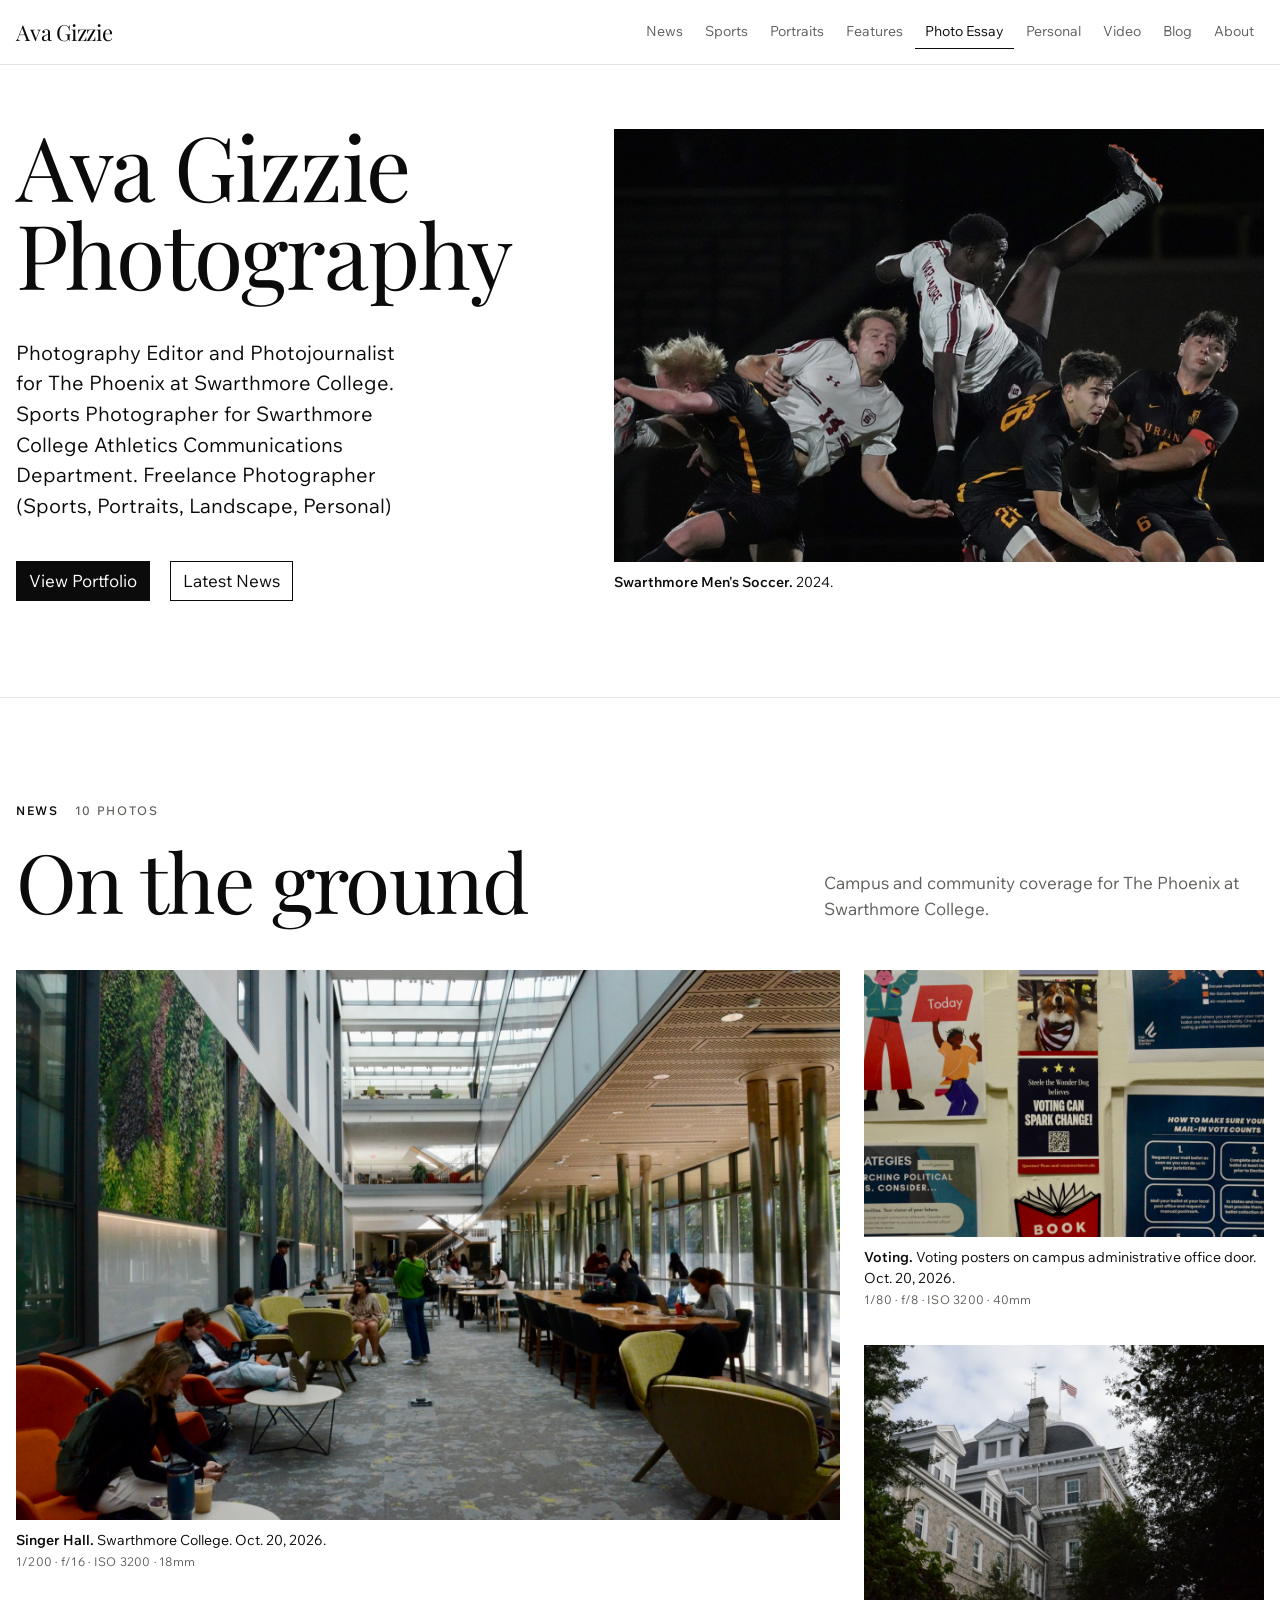
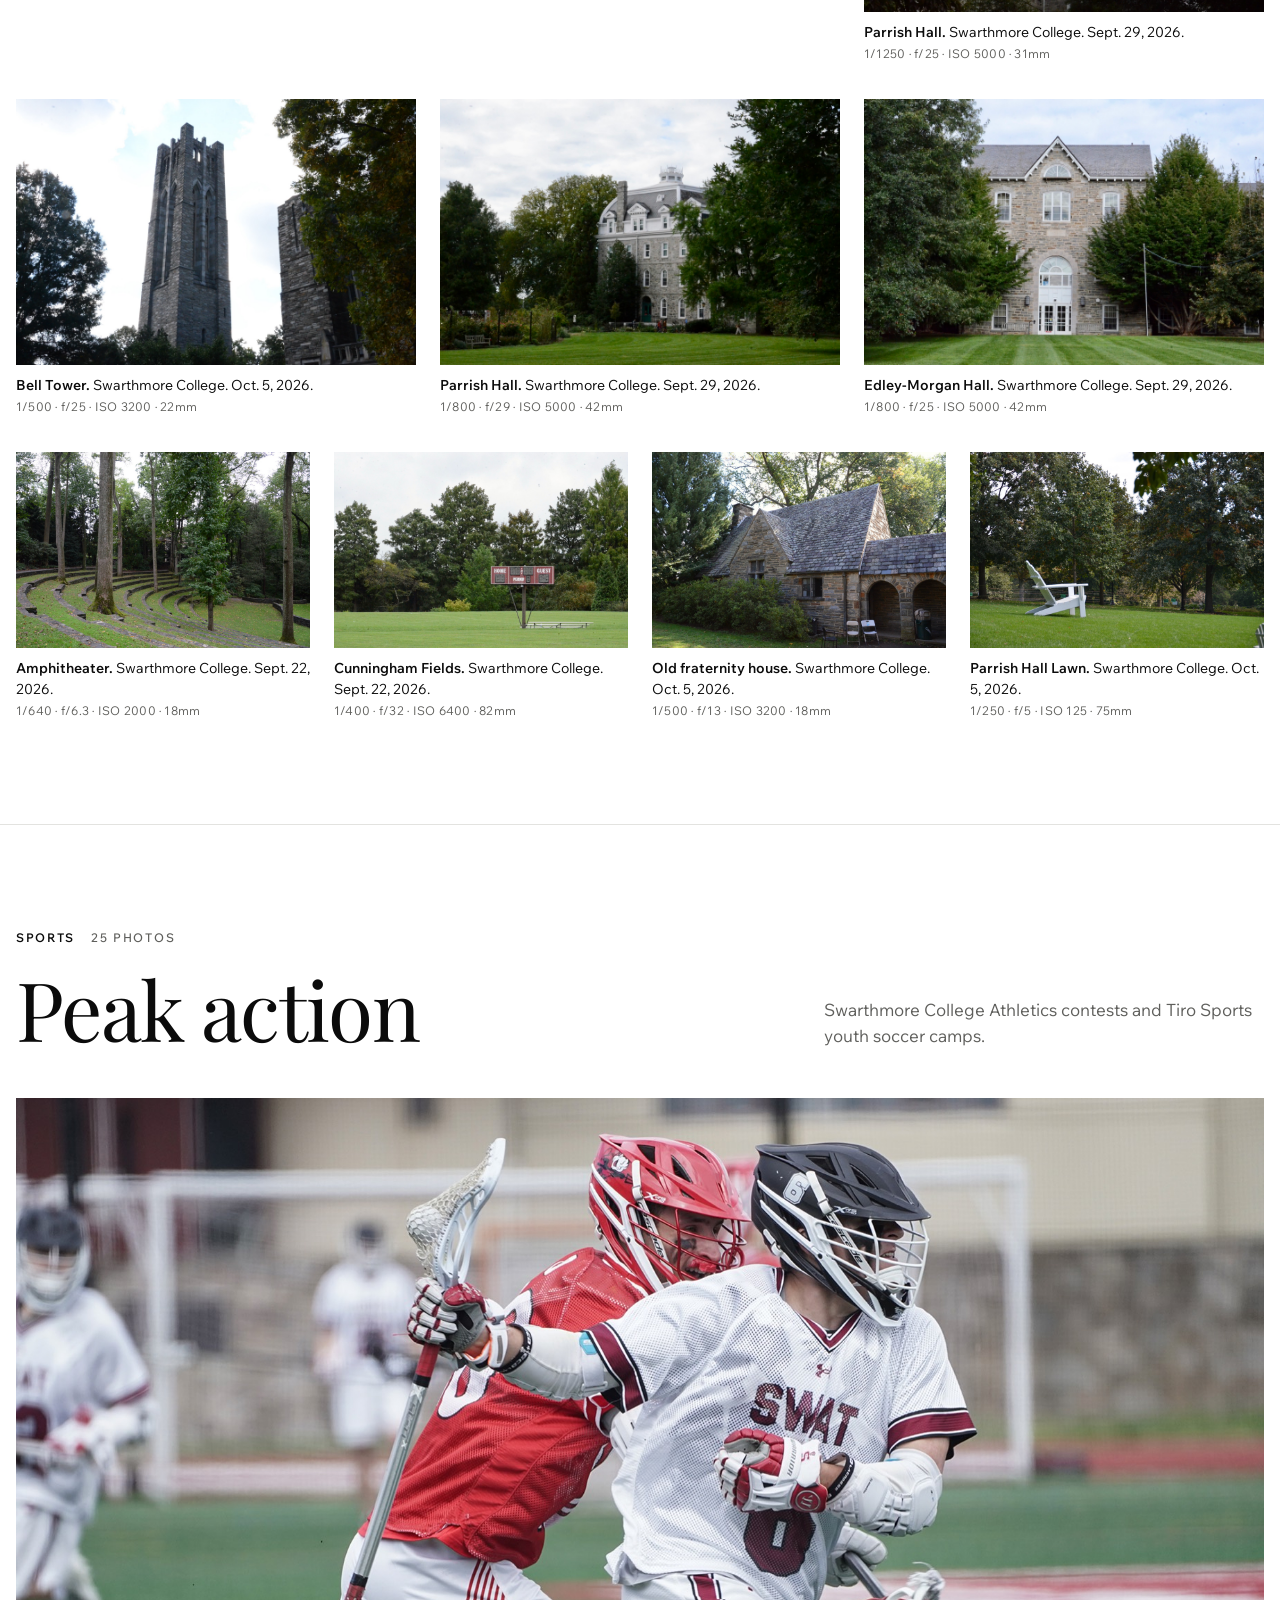
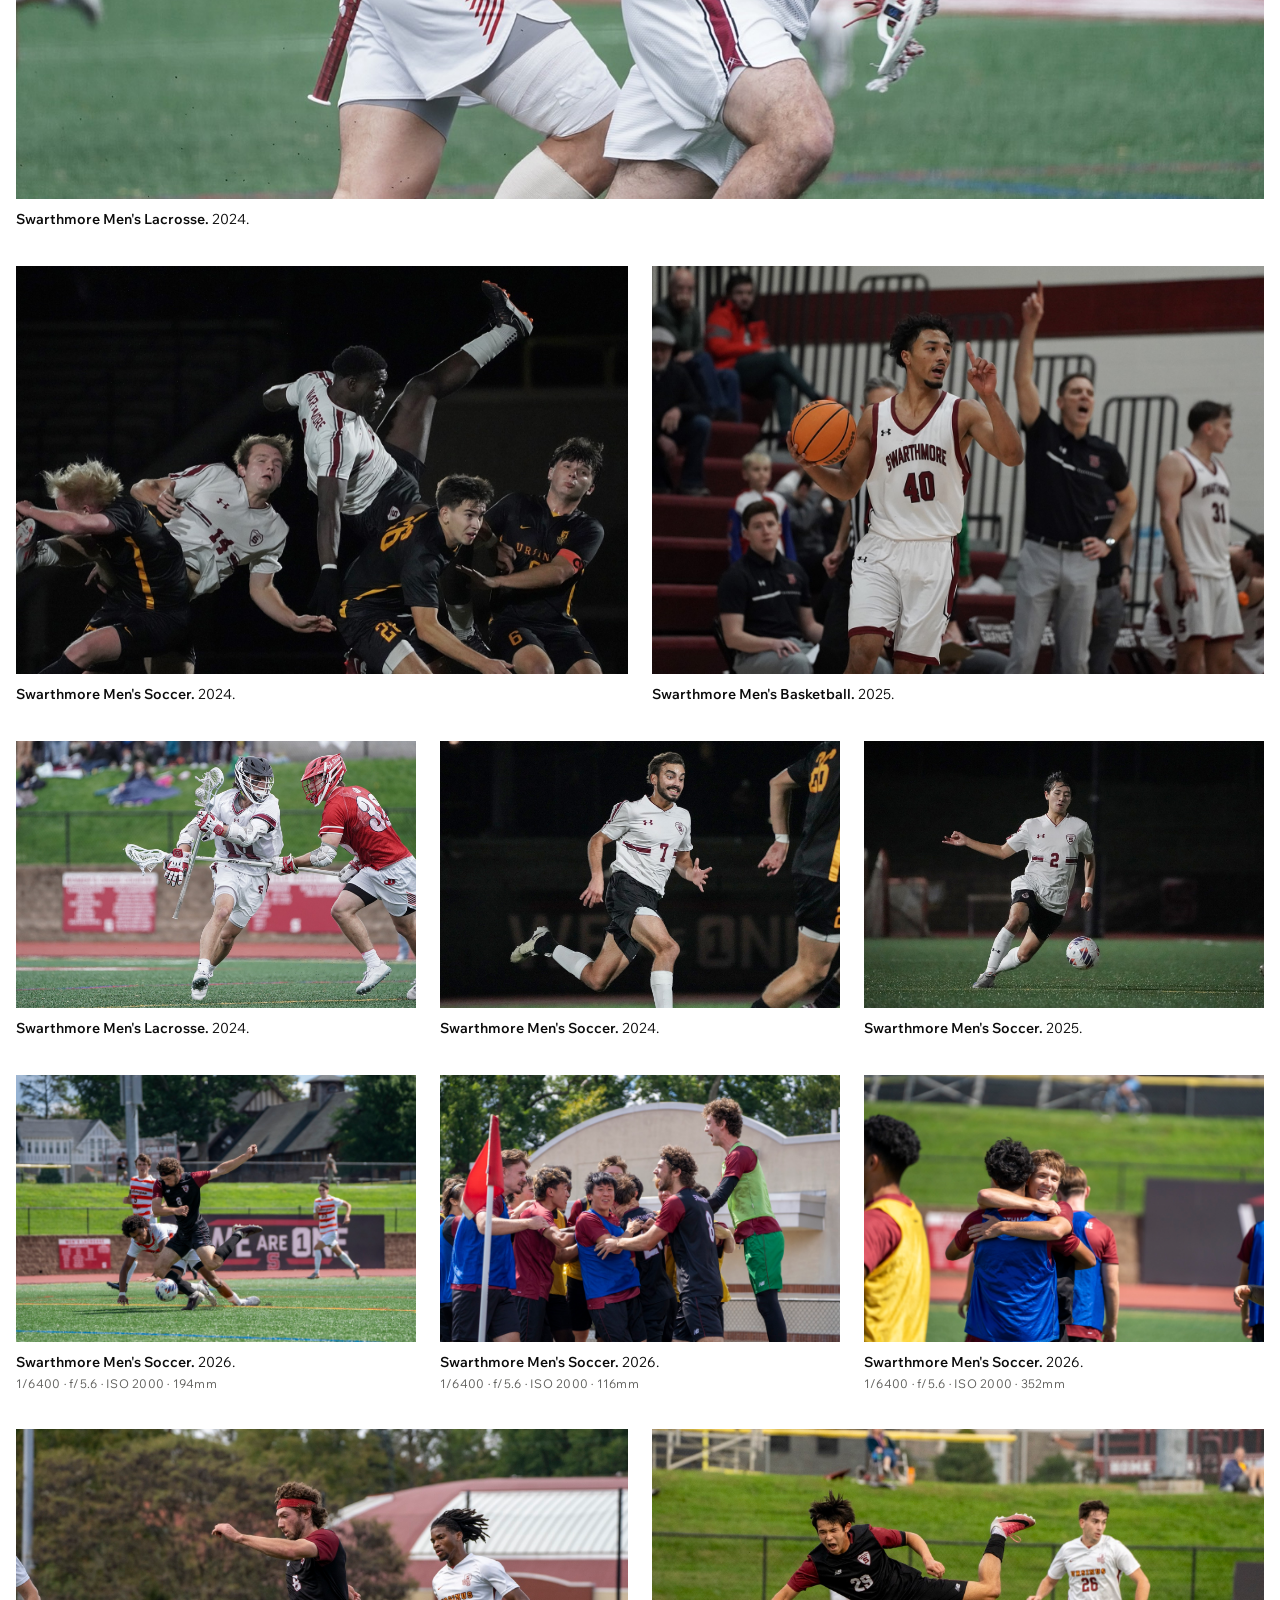
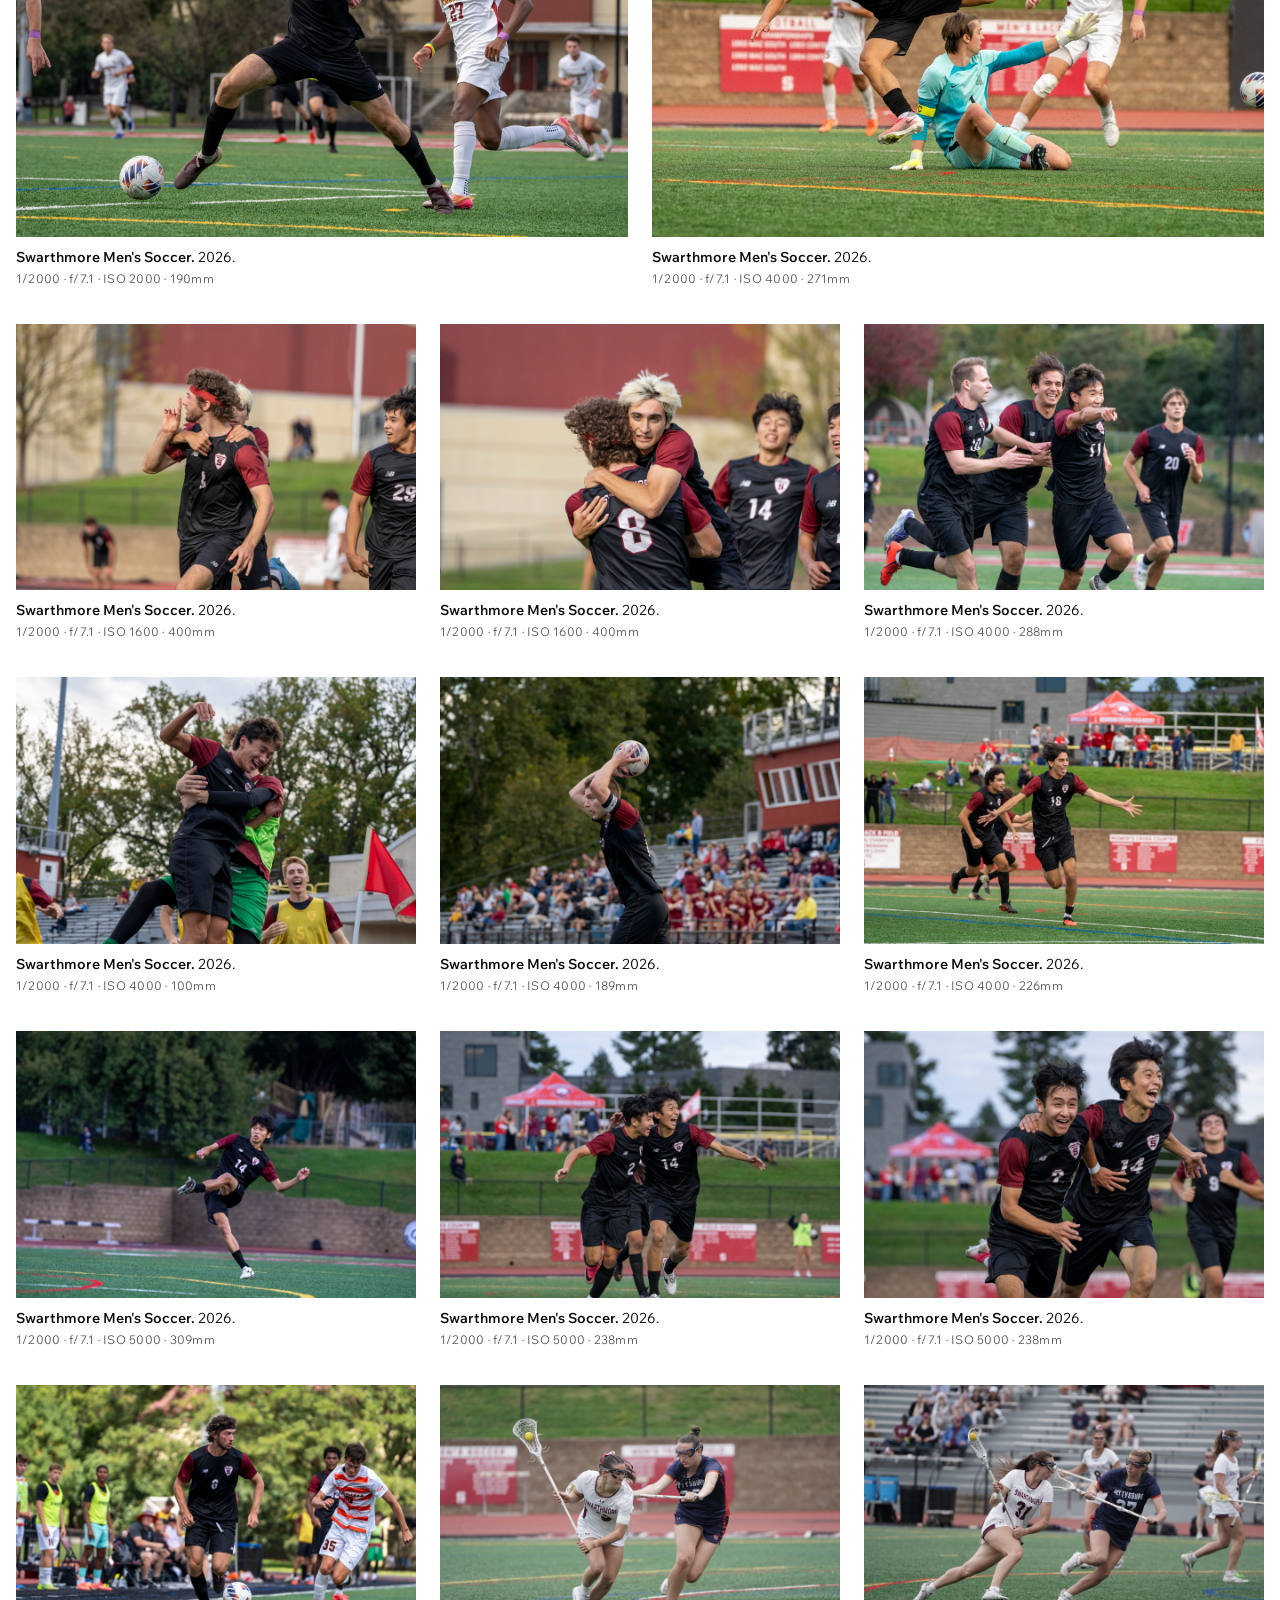
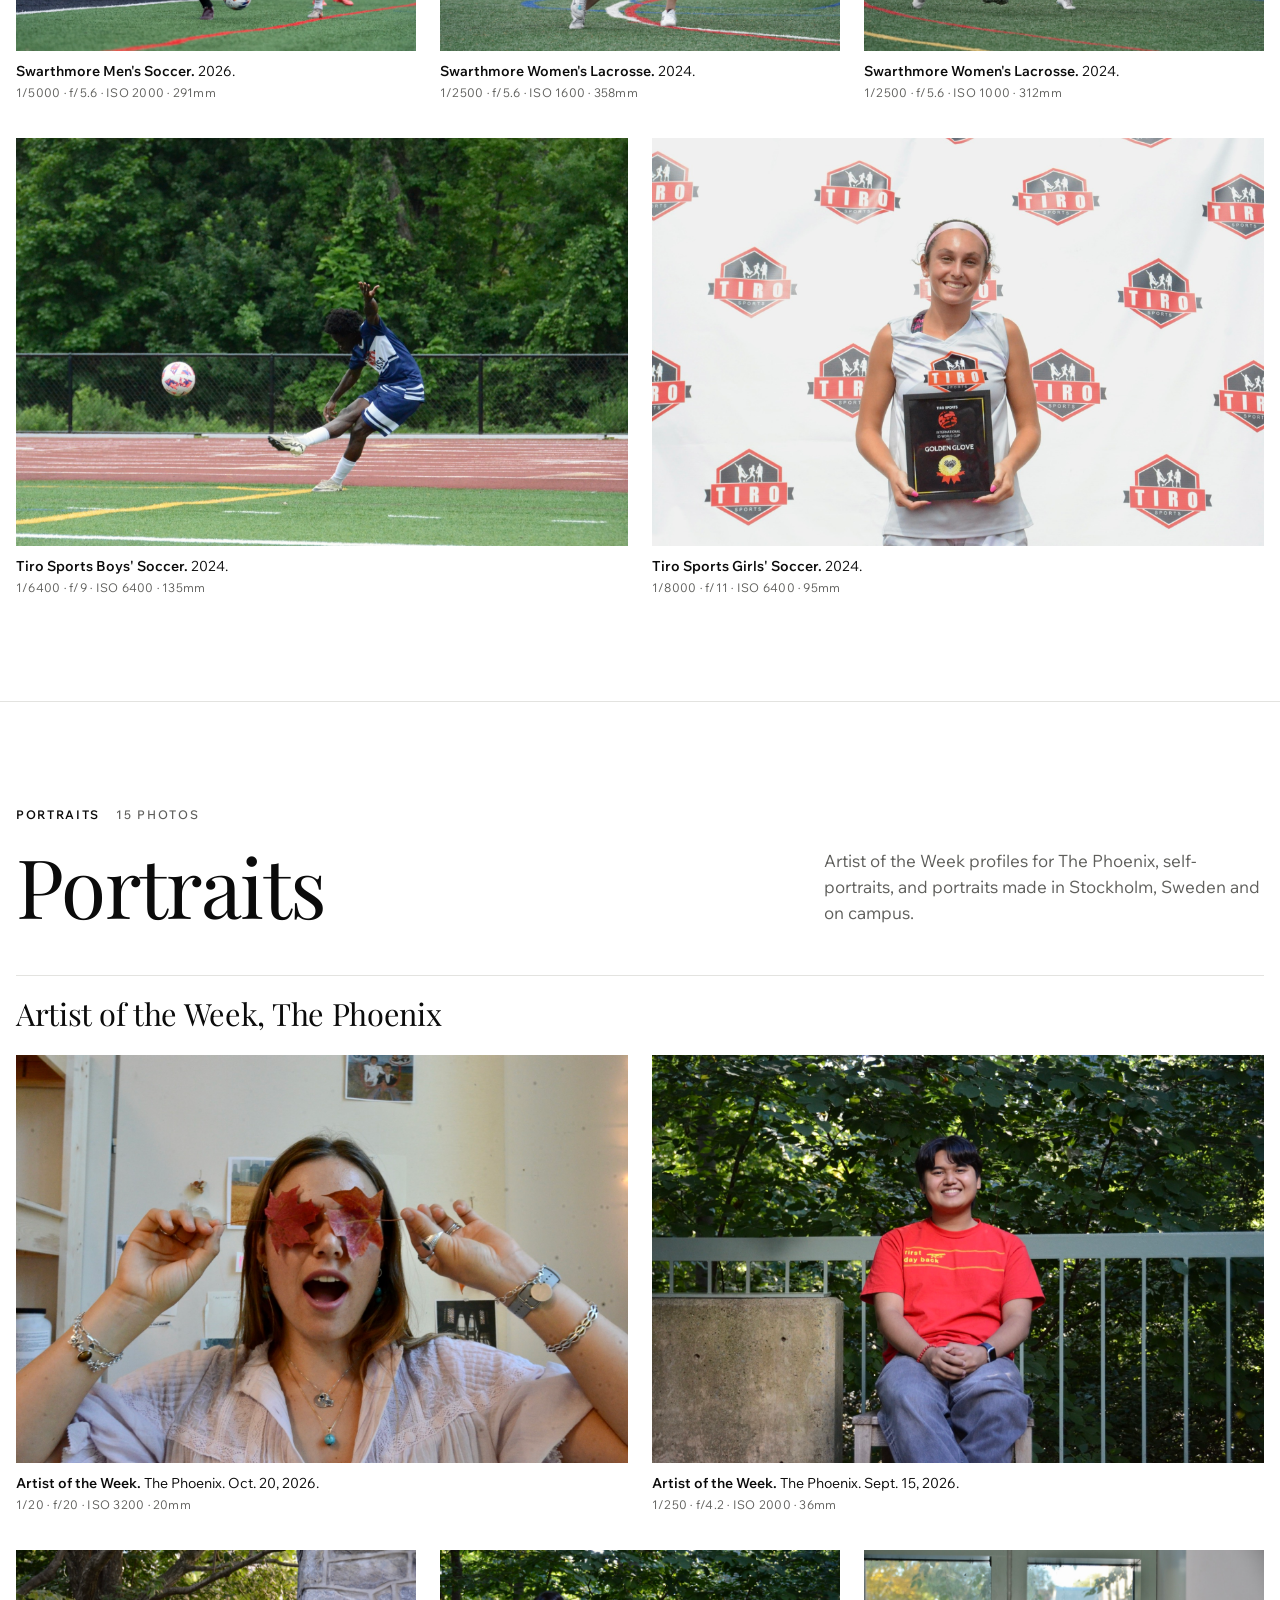
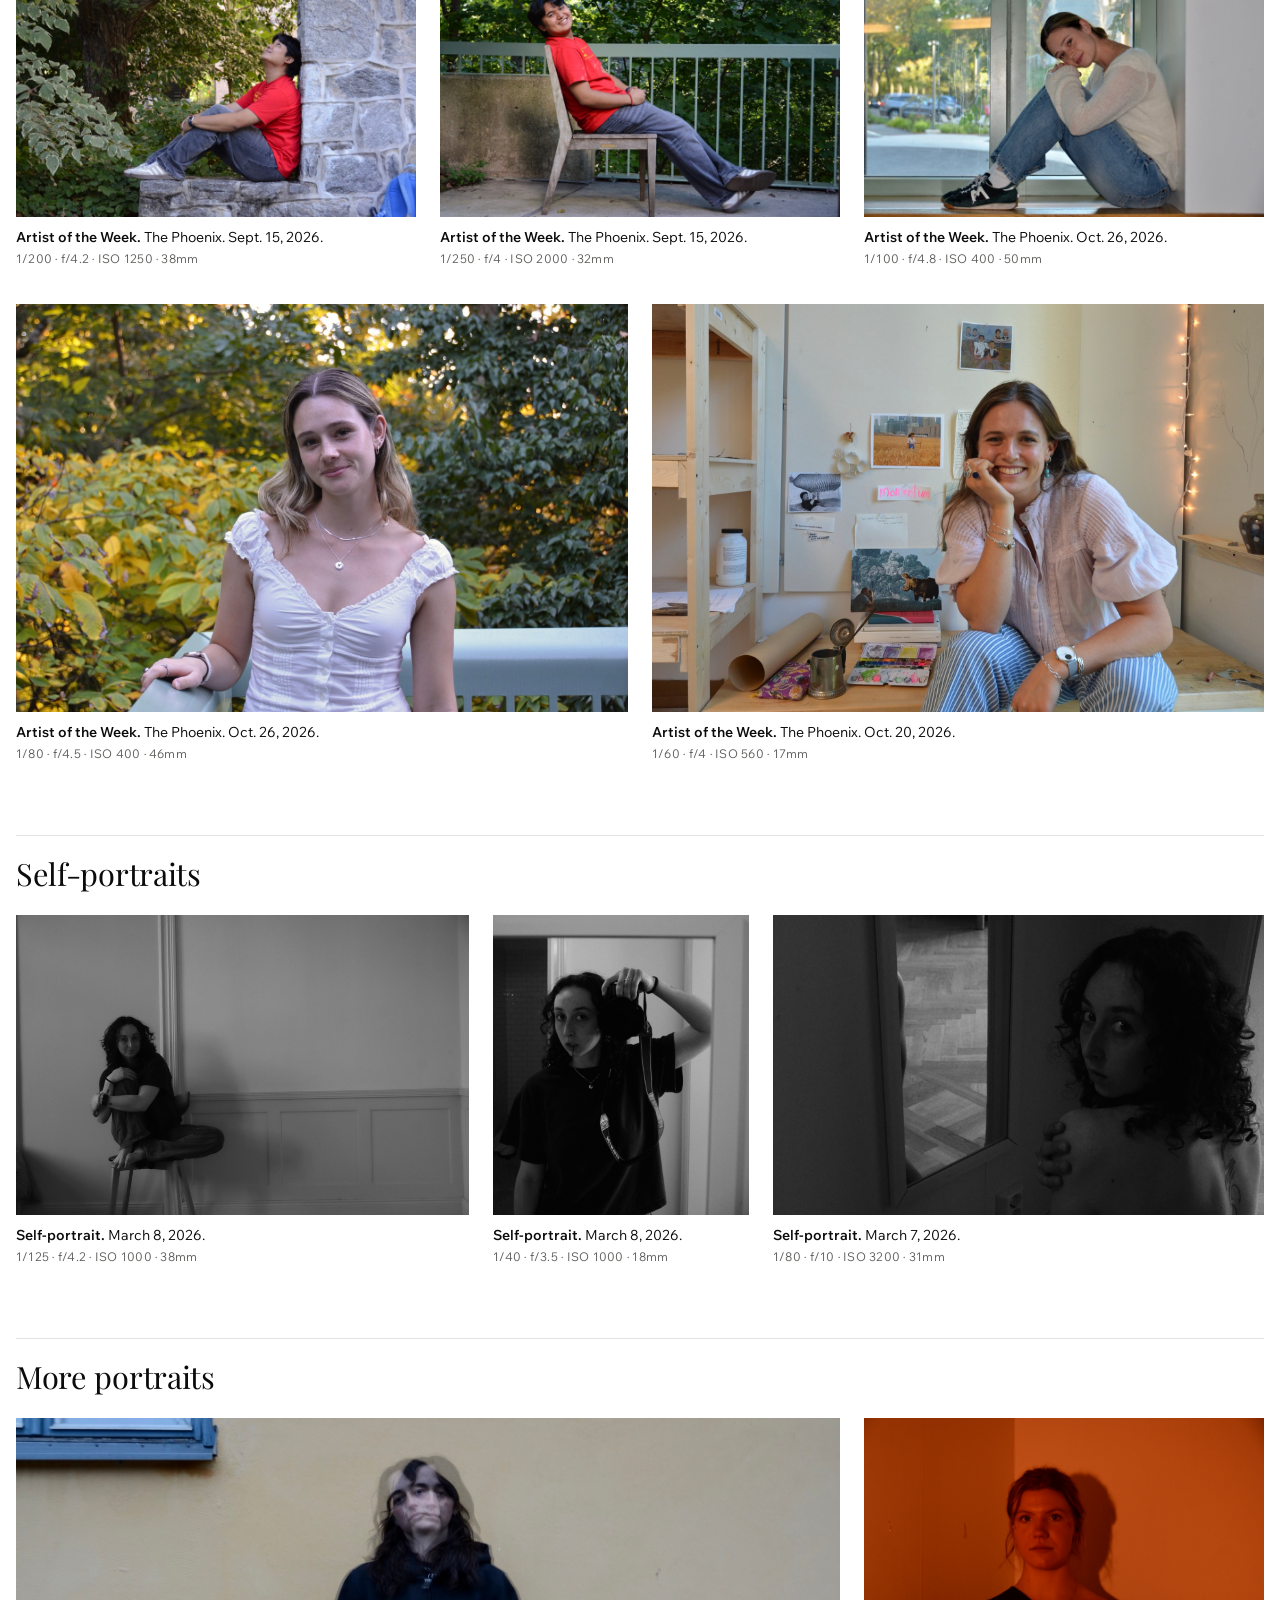
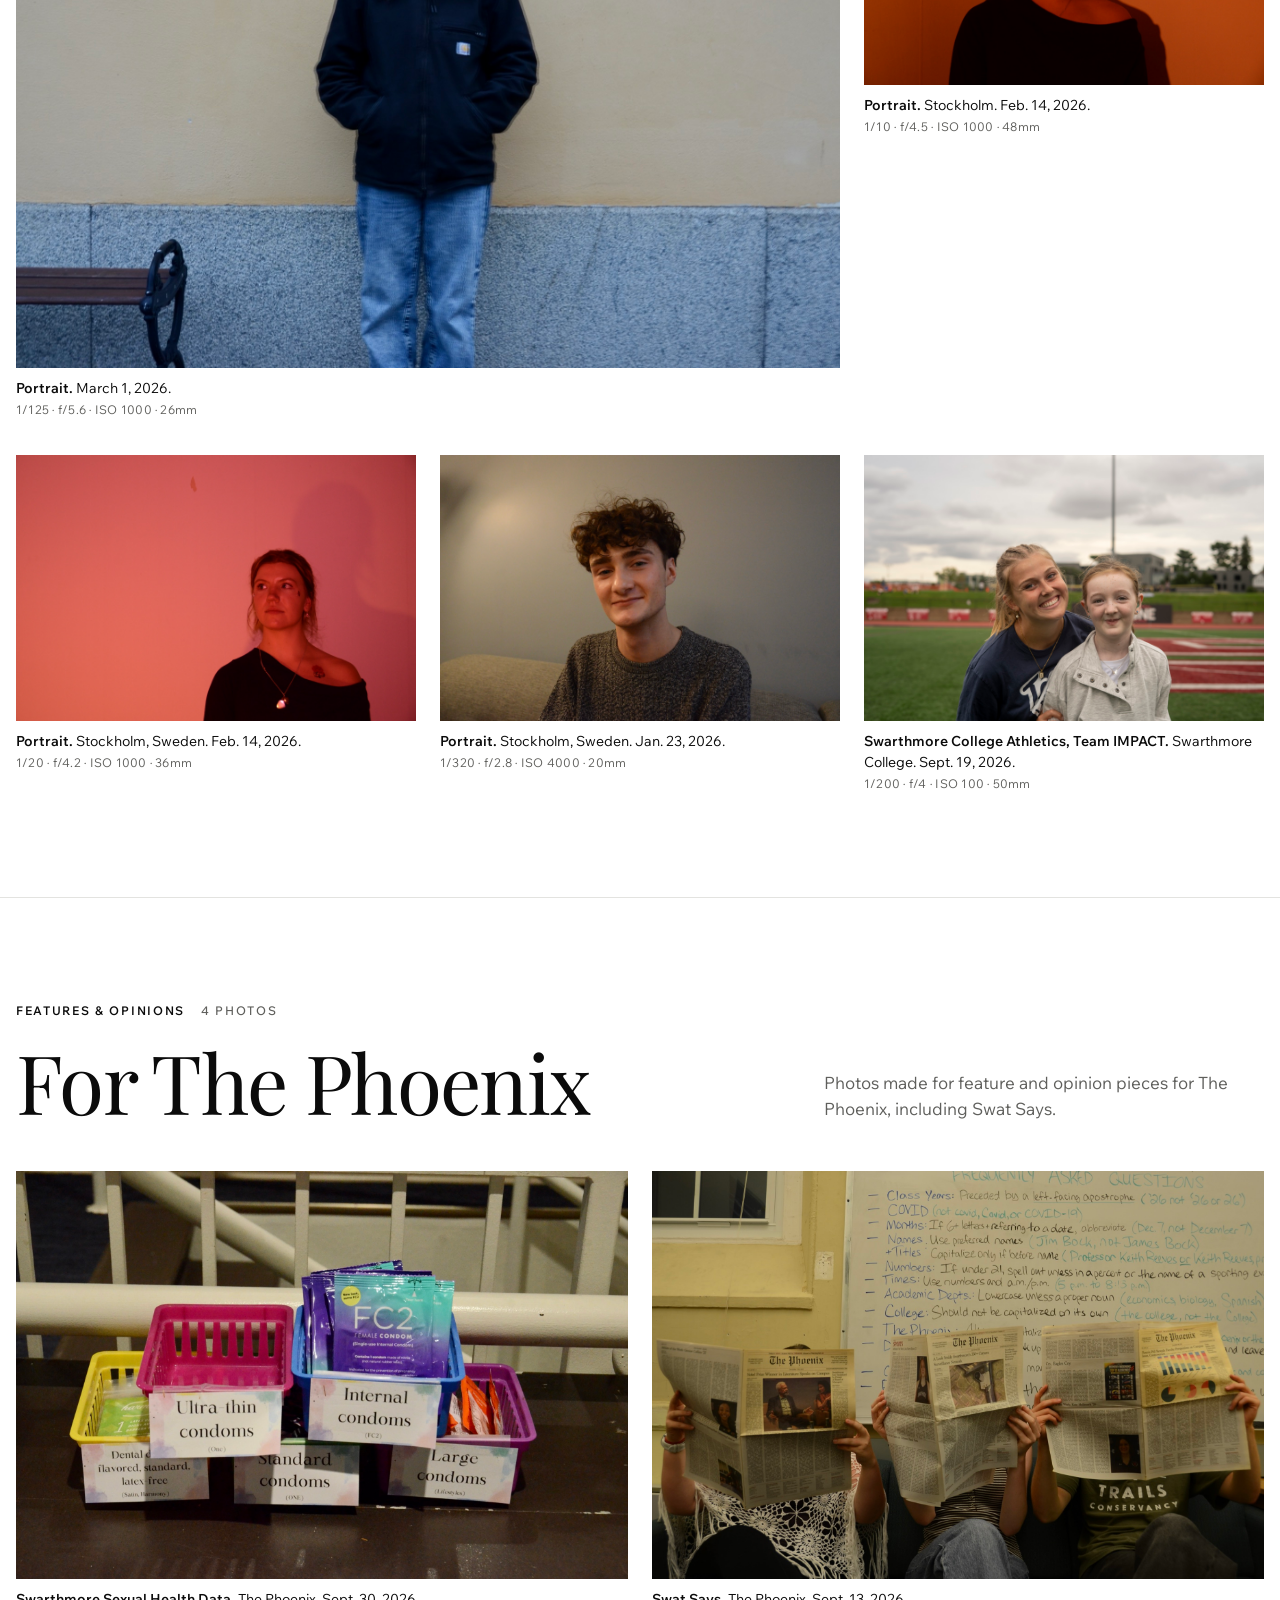
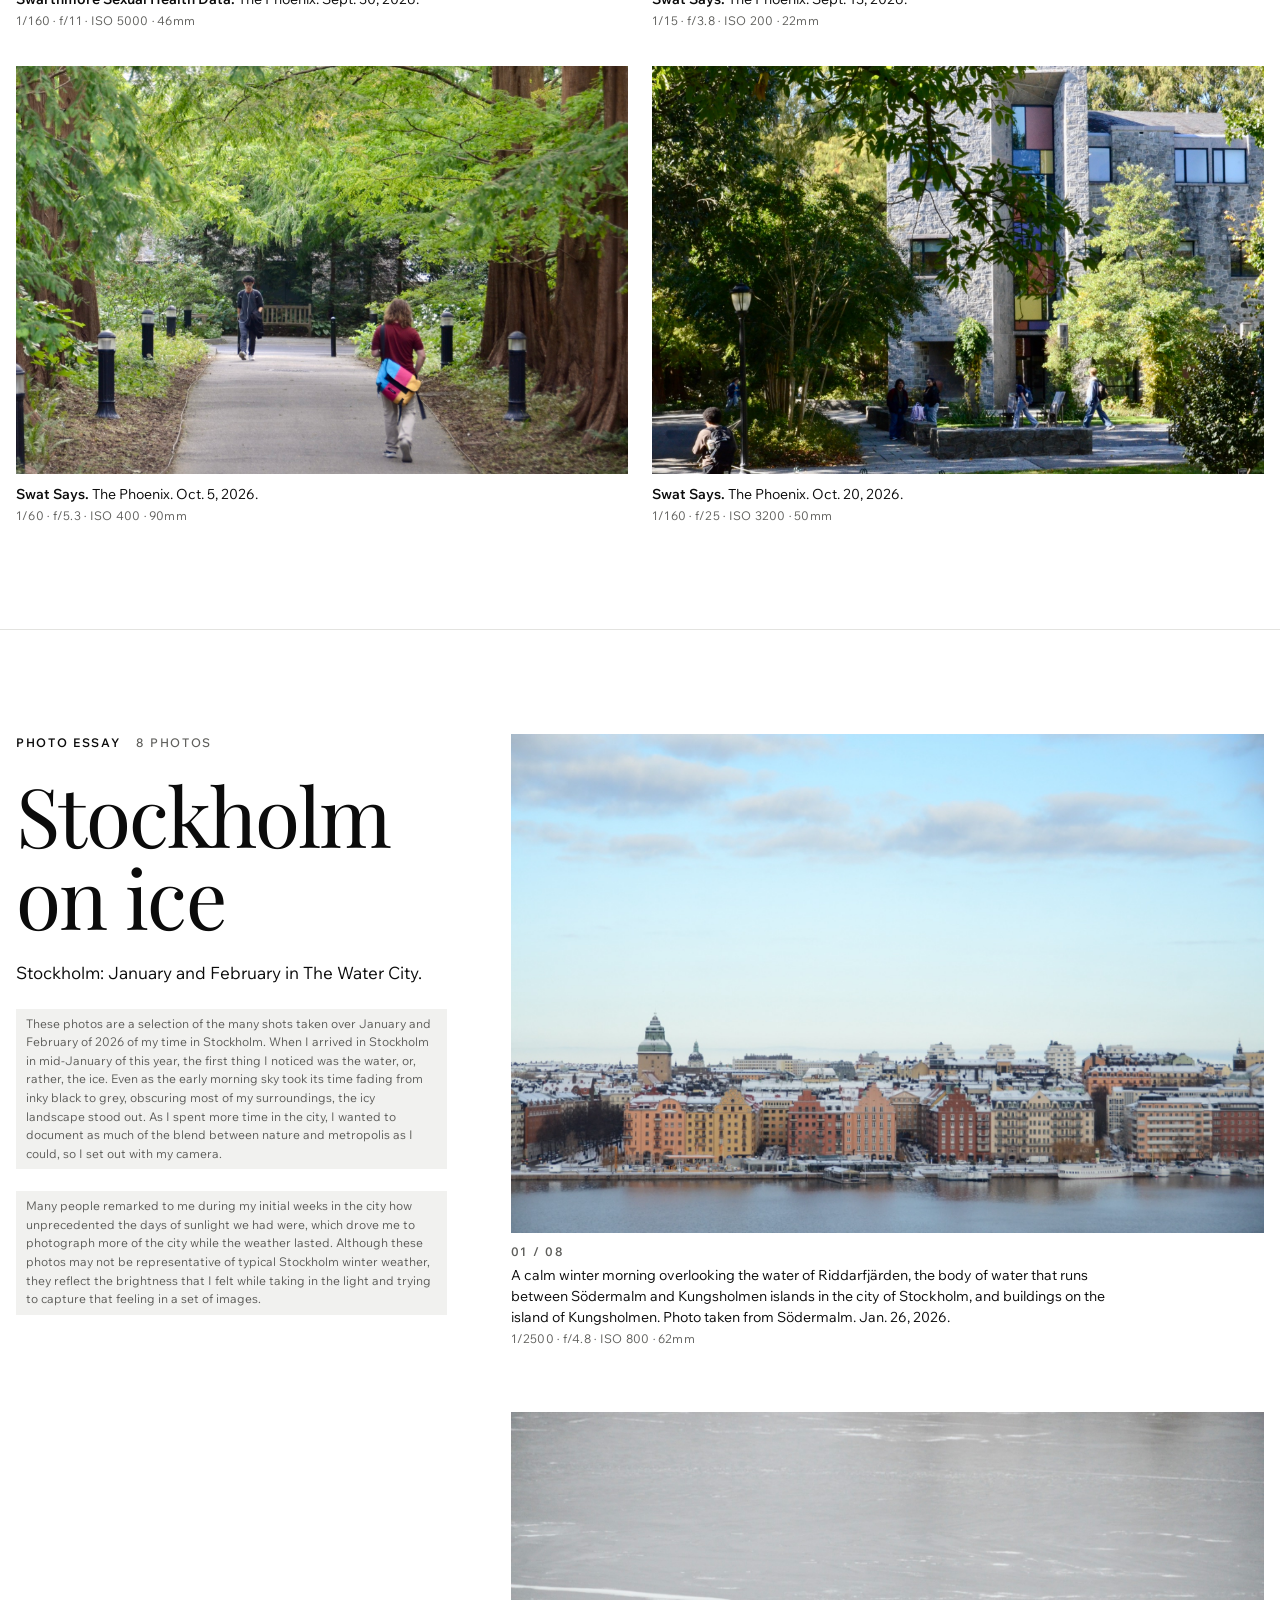
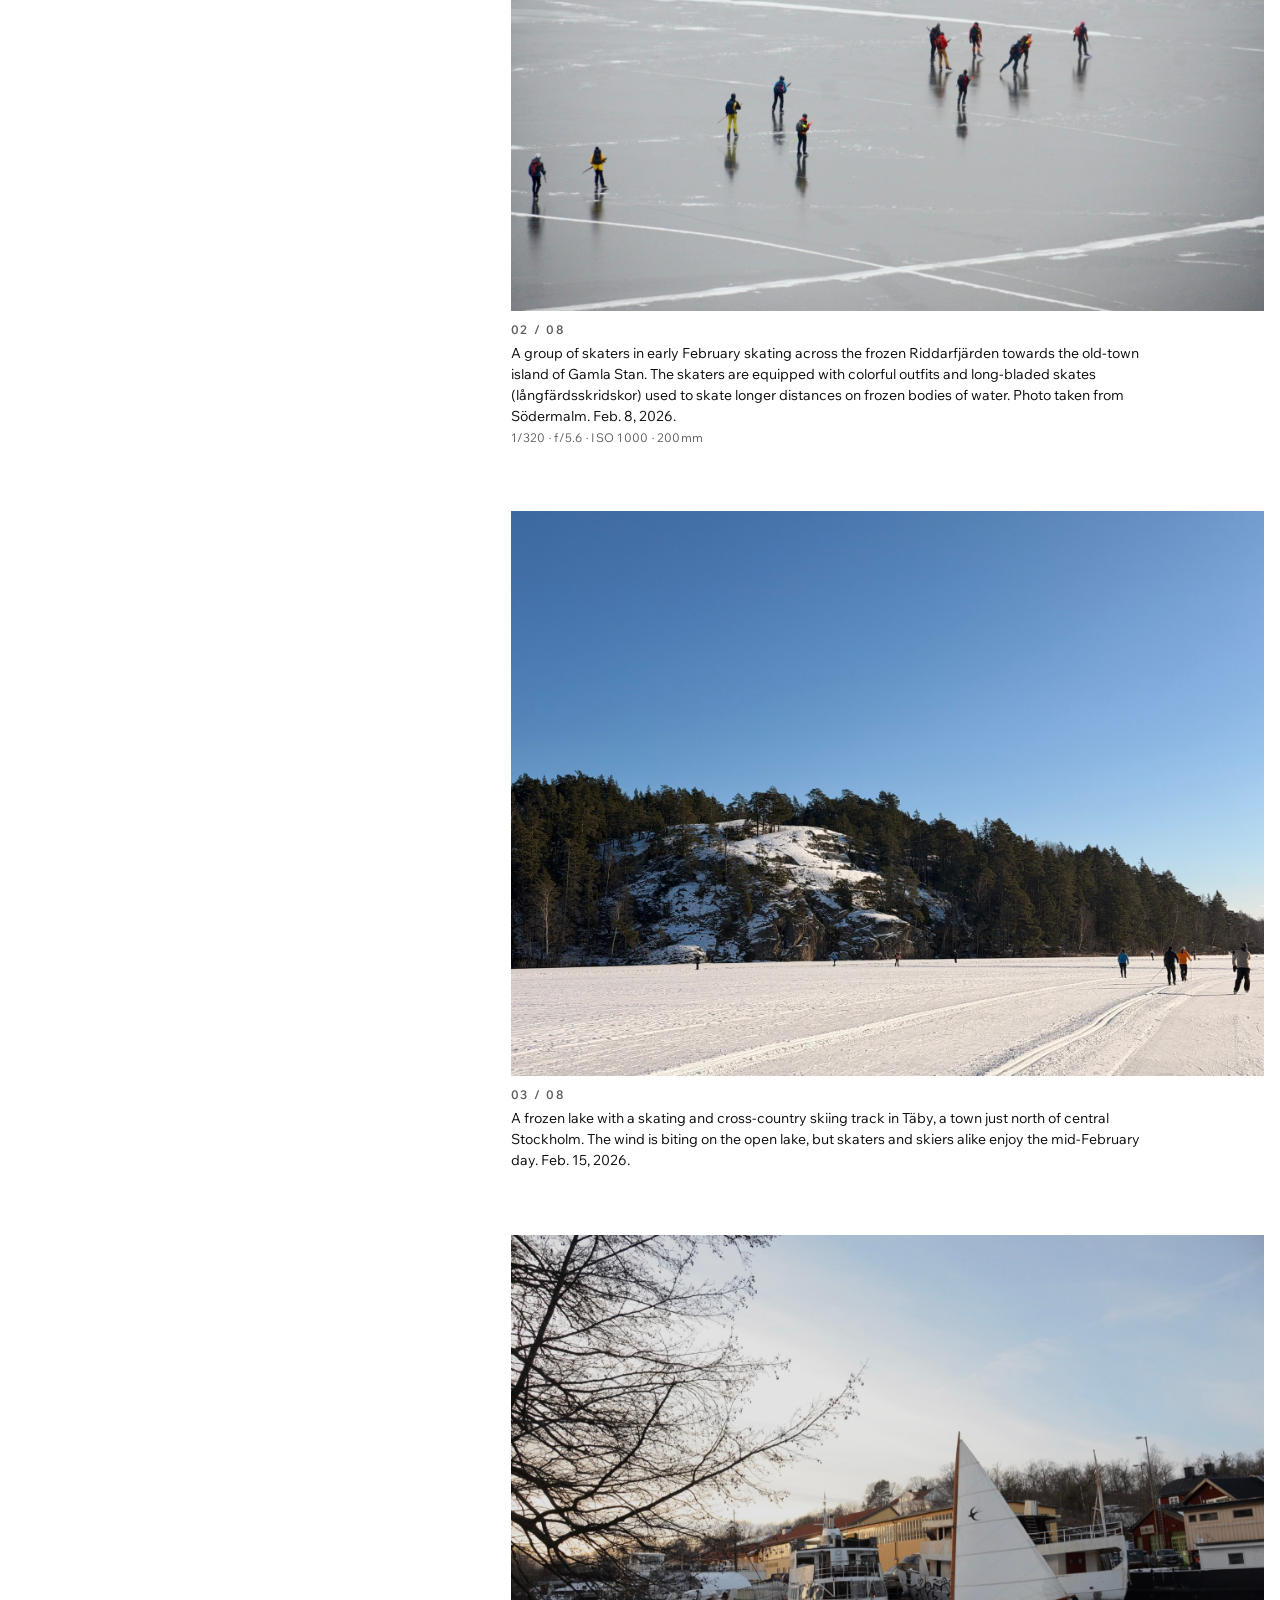
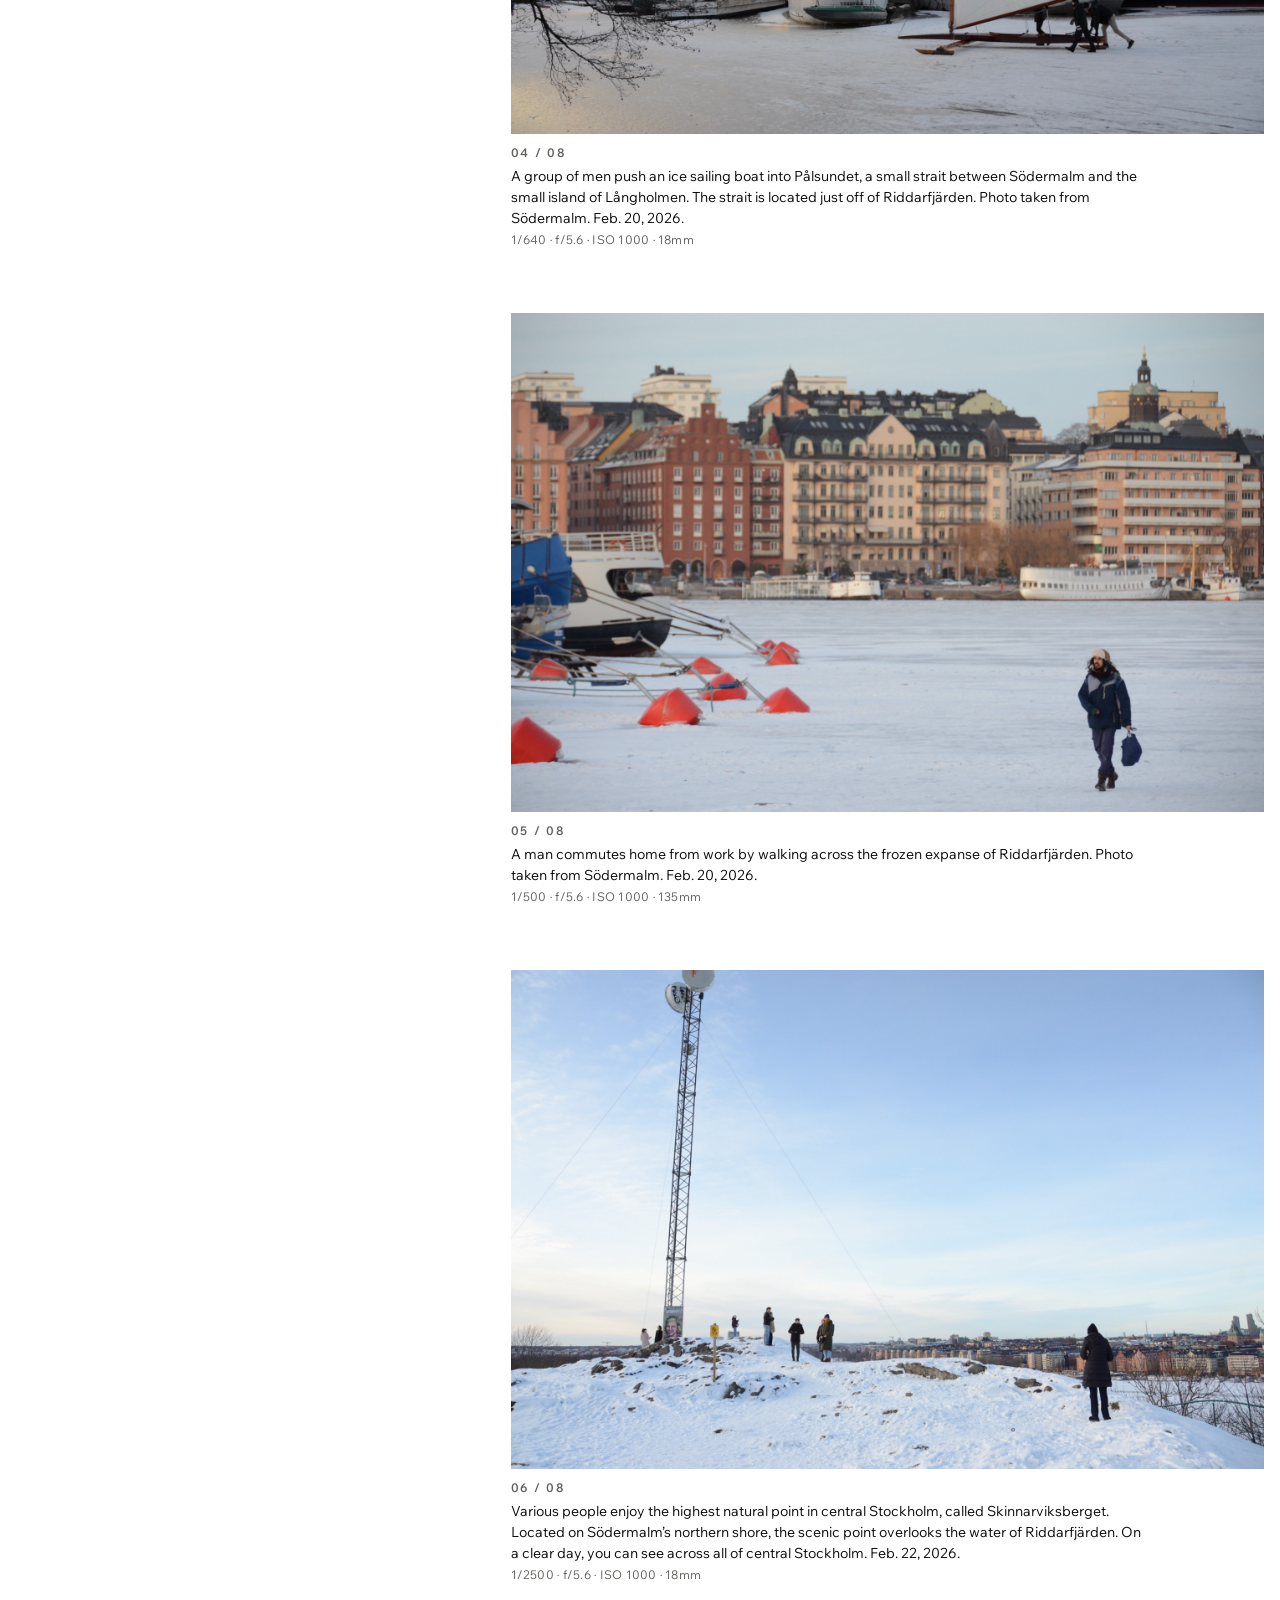
==== index.html @ d17801d5 "text changes" ====
<!doctype html>
<html lang="en">
<head>
  <meta charset="utf-8">
  <meta name="viewport" content="width=device-width, initial-scale=1, viewport-fit=cover">
  <title>Ava Gizzie Photography</title>
  <meta name="description" content="Photojournalism portfolio of Ava Gizzie: news, sports, portraits, features and photo essays.">
  <link rel="preconnect" href="https://fonts.googleapis.com">
  <link rel="preconnect" href="https://fonts.gstatic.com" crossorigin>
  <link rel="stylesheet" href="https://fonts.googleapis.com/css2?family=Playfair+Display:ital,wght@0,400;0,500;1,400&family=Wix+Madefor+Text:wght@400;500;600&display=swap">
  <link rel="stylesheet" href="css/style.css">
  <script src="js/main.js" defer></script>
</head>
<body>
  <nav class="nav" aria-label="Sections">
    <div class="wrap">
      <a class="brand" href="#top">Ava Gizzie</a>
      <div class="links" id="links">
        <a href="#news">News</a>
        <a href="#sports">Sports</a>
        <a href="#portraits">Portraits</a>
        <a href="#features">Features</a>
        <a href="#essay">Photo Essay</a>
        <a href="#personal">Personal</a>
        <a href="#video">Video</a>
        <a href="#blog">Blog</a>
        <a href="#about">About</a>
      </div>
    </div>
  </nav>

  <header class="hero" id="top">
    <div class="wrap hero-grid">
      <div class="hero-text">
        <h1>Ava Gizzie Photography</h1>
        <p>Photography Editor and Photojournalist for The Phoenix at Swarthmore College. Sports Photographer for Swarthmore College Athletics Communications Department. Freelance Photographer (Sports, Portraits, Landscape, Personal)</p>
        <div class="btns">
          <a class="btn" href="#news">View Portfolio</a>
          <a class="btn ghost" href="#blog">Latest News</a>
        </div>
      </div>

      <figure>
        <button class="frame" style="--ar:1800/1012">
          <img src="images/sports--swarthmore-college-mens-soccer-2-2024.jpg" alt="Players collide midair going up for a header at night." width="1800" height="1012" loading="lazy">
        </button>
        <figcaption><span class="dl">Swarthmore Men's Soccer.</span> 2024.</figcaption>
      </figure>

    </div>
  </header>

  <main>
    <section id="news">
      <div class="wrap">
        <div class="sec-head">
          <div class="eyebrow"><b>News</b><span>10 photos</span></div>
          <h2>On the ground</h2>
          <p class="lede">Campus and community coverage for The Phoenix at Swarthmore College.</p>
        </div>
        <div class="g12">
          <figure class="c8">
            <button class="frame" style="--ar:1800/1192">
              <img src="images/news--singer-hall-swarthmore-college-2026.jpg" alt="Students study and talk along the long, glass-walled lounge of Singer Hall." width="1800" height="1192" loading="lazy">
            </button>
            <figcaption><span class="dl">Singer Hall.</span> Swarthmore College. Oct. 20, 2026.<span class="exif">1/200 · f/16 · ISO 3200 · 18mm</span></figcaption>
          </figure>
          <div class="c4 stack">
            <figure>
              <button class="frame" style="--ar:1800/1192">
                <img src="images/news--voting-article-swarthmore-college-2026.jpg" alt="A bulletin board covered in voting and mail-in ballot posters." width="1800" height="1192" loading="lazy">
              </button>
              <figcaption><span class="dl">Voting.</span> Voting posters on campus administrative office door. Oct. 20, 2026.<span class="exif">1/80 · f/8 · ISO 3200 · 40mm</span></figcaption>
            </figure>

            <figure>
              <button class="frame" style="--ar:1800/1192">
                <img src="images/news--parrish-hall-2-swarthmore-college-2026.jpg" alt="Parrish Hall's dormers and cupola framed by dark trees." width="1800" height="1192" loading="lazy">
              </button>
              <figcaption><span class="dl">Parrish Hall.</span> Swarthmore College. Sept. 29, 2026.<span class="exif">1/1250 · f/25 · ISO 5000 · 31mm</span></figcaption>
            </figure>
          </div>
          <figure class="c4">
            <button class="frame" style="--ar:1800/1192">
              <img src="images/news--bell-tower-swarthmore-college-2026.jpg" alt="The stone bell tower seen from below, between trees." width="1800" height="1192" loading="lazy">
            </button>
            <figcaption><span class="dl">Bell Tower.</span> Swarthmore College. Oct. 5, 2026.<span class="exif">1/500 · f/25 · ISO 3200 · 22mm</span></figcaption>
          </figure>

          <figure class="c4">
            <button class="frame" style="--ar:1800/1192">
              <img src="images/news--parrish-hall-swarthmore-college-2026.jpg" alt="Parrish Hall rising above the trees across a green lawn." width="1800" height="1192" loading="lazy">
            </button>
            <figcaption><span class="dl">Parrish Hall.</span> Swarthmore College. Sept. 29, 2026.<span class="exif">1/800 · f/29 · ISO 5000 · 42mm</span></figcaption>
          </figure>

          <figure class="c4">
            <button class="frame" style="--ar:1800/1192">
              <img src="images/news--edley-morgan-hall-swarthmore-college-2026.jpg" alt="The stone facade of Edley-Morgan Hall behind a striped lawn." width="1800" height="1192" loading="lazy">
            </button>
            <figcaption><span class="dl">Edley-Morgan Hall.</span> Swarthmore College. Sept. 29, 2026.<span class="exif">1/800 · f/25 · ISO 5000 · 42mm</span></figcaption>
          </figure>

          <figure class="c3">
            <button class="frame" style="--ar:1800/1192">
              <img src="images/news--ampitheater-swarthmore-college-2026.jpg" alt="Grass terraces of the outdoor amphitheater among tall trees." width="1800" height="1192" loading="lazy">
            </button>
            <figcaption><span class="dl">Amphitheater.</span> Swarthmore College. Sept. 22, 2026.<span class="exif">1/640 · f/6.3 · ISO 2000 · 18mm</span></figcaption>
          </figure>

          <figure class="c3">
            <button class="frame" style="--ar:1800/1192">
              <img src="images/news--cunningham-fields-swarthmore-college-2026.jpg" alt="An empty field with a scoreboard in front of a line of trees." width="1800" height="1192" loading="lazy">
            </button>
            <figcaption><span class="dl">Cunningham Fields.</span> Swarthmore College. Sept. 22, 2026.<span class="exif">1/400 · f/32 · ISO 6400 · 82mm</span></figcaption>
          </figure>

          <figure class="c3">
            <button class="frame" style="--ar:1800/1192">
              <img src="images/news--old-frat-house-swarthmore-college-2026.jpg" alt="A stone cottage with a steep slate roof and arched porch." width="1800" height="1192" loading="lazy">
            </button>
            <figcaption><span class="dl">Old fraternity house.</span> Swarthmore College. Oct. 5, 2026.<span class="exif">1/500 · f/13 · ISO 3200 · 18mm</span></figcaption>
          </figure>

          <figure class="c3">
            <button class="frame" style="--ar:1800/1192">
              <img src="images/news--parrish-lawn-swarthmore-college-2026.jpg" alt="A lone white Adirondack chair on Parrish Lawn." width="1800" height="1192" loading="lazy">
            </button>
            <figcaption><span class="dl">Parrish Hall Lawn.</span> Swarthmore College. Oct. 5, 2026.<span class="exif">1/250 · f/5 · ISO 125 · 75mm</span></figcaption>
          </figure>
        </div>
      </div>
    </section>

    <section id="sports">
      <div class="wrap">
        <div class="sec-head">
          <div class="eyebrow"><b>Sports</b><span>25 photos</span></div>
          <h2>Peak action</h2>
          <p class="lede">Swarthmore College Athletics contests and Tiro Sports youth soccer camps.</p>
        </div>
        <div class="g6">
          <figure class="c6 lead">
            <button class="frame" style="--ar:1800/1012">
              <img src="images/sports--swarthmore-college-mens-lacrosse-1-2024.jpg" alt="A Swarthmore attacker drives past a defender in red." width="1800" height="1012" loading="lazy">
            </button>
            <figcaption><span class="dl">Swarthmore Men's Lacrosse.</span> 2024.</figcaption>
          </figure>

          <figure class="c3">
            <button class="frame" style="--ar:1800/1012">
              <img src="images/sports--swarthmore-college-mens-soccer-2-2024.jpg" alt="Players collide midair going up for a header at night." width="1800" height="1012" loading="lazy">
            </button>
            <figcaption><span class="dl">Swarthmore Men's Soccer.</span> 2024.</figcaption>
          </figure>

          <figure class="c3">
            <button class="frame" style="--ar:1800/1012">
              <img src="images/sports--swarthmore-college-mens-basketball-1-2025.jpg" alt="A Swarthmore guard brings the ball up as the bench celebrates." width="1800" height="1012" loading="lazy">
            </button>
            <figcaption><span class="dl">Swarthmore Men's Basketball.</span> 2025.</figcaption>
          </figure>

          <figure class="c2">
            <button class="frame" style="--ar:1800/1012">
              <img src="images/sports--swarthmore-college-mens-lacrosse-2-2024.jpg" alt="A Swarthmore player cradles the ball with a defender close behind." width="1800" height="1012" loading="lazy">
            </button>
            <figcaption><span class="dl">Swarthmore Men's Lacrosse.</span> 2024.</figcaption>
          </figure>

          <figure class="c2">
            <button class="frame" style="--ar:1800/1012">
              <img src="images/sports--swarthmore-college-mens-soccer-1-2024.jpg" alt="A Swarthmore player sprints upfield under the lights." width="1800" height="1012" loading="lazy">
            </button>
            <figcaption><span class="dl">Swarthmore Men's Soccer.</span> 2024.</figcaption>
          </figure>

          <figure class="c2">
            <button class="frame" style="--ar:1800/1012">
              <img src="images/sports--swarthmore-college-mens-soccer-3-2025.jpg" alt="A Swarthmore player winds up to strike the ball at night." width="1800" height="1012" loading="lazy">
            </button>
            <figcaption><span class="dl">Swarthmore Men's Soccer.</span> 2025.</figcaption>
          </figure>

          <figure class="c2">
            <button class="frame" style="--ar:1800/1200">
              <img src="images/sports--swarthmore-college-mens-soccer-4-2026.jpg" alt="Players tangle as the ball comes loose in front of the We Are One banner." width="1800" height="1200" loading="lazy">
            </button>
            <figcaption><span class="dl">Swarthmore Men's Soccer.</span> 2026.<span class="exif">1/6400 · f/5.6 · ISO 2000 · 194mm</span></figcaption>
          </figure>

          <figure class="c2">
            <button class="frame" style="--ar:1800/1200">
              <img src="images/sports--swarthmore-college-mens-soccer-5-2026.jpg" alt="Teammates mob each other by the corner flag after a goal." width="1800" height="1200" loading="lazy">
            </button>
            <figcaption><span class="dl">Swarthmore Men's Soccer.</span> 2026.<span class="exif">1/6400 · f/5.6 · ISO 2000 · 116mm</span></figcaption>
          </figure>

          <figure class="c2">
            <button class="frame" style="--ar:1800/1200">
              <img src="images/sports--swarthmore-college-mens-soccer-6-2026.jpg" alt="Two teammates hug on the sideline." width="1800" height="1200" loading="lazy">
            </button>
            <figcaption><span class="dl">Swarthmore Men's Soccer.</span> 2026.<span class="exif">1/6400 · f/5.6 · ISO 2000 · 352mm</span></figcaption>
          </figure>

          <figure class="c3">
            <button class="frame" style="--ar:1800/1200">
              <img src="images/sports--swarthmore-college-mens-soccer-10-2026.jpg" alt="A Swarthmore forward in a red headband stretches for the ball ahead of an Ursinus defender." width="1800" height="1200" loading="lazy">
            </button>
            <figcaption><span class="dl">Swarthmore Men's Soccer.</span> 2026.<span class="exif">1/2000 · f/7.1 · ISO 2000 · 190mm</span></figcaption>
          </figure>

          <figure class="c3">
            <button class="frame" style="--ar:1800/1200">
              <img src="images/sports--swarthmore-college-mens-soccer-14-2026.jpg" alt="A Swarthmore attacker tumbles over the sliding Ursinus goalkeeper." width="1800" height="1200" loading="lazy">
            </button>
            <figcaption><span class="dl">Swarthmore Men's Soccer.</span> 2026.<span class="exif">1/2000 · f/7.1 · ISO 4000 · 271mm</span></figcaption>
          </figure>

          <figure class="c2">
            <button class="frame" style="--ar:1800/1200">
              <img src="images/sports--swarthmore-college-mens-soccer-8-2026.jpg" alt="A player in a red headband holds a finger to his lips after scoring as a teammate hugs him from behind." width="1800" height="1200" loading="lazy">
            </button>
            <figcaption><span class="dl">Swarthmore Men's Soccer.</span> 2026.<span class="exif">1/2000 · f/7.1 · ISO 1600 · 400mm</span></figcaption>
          </figure>

          <figure class="c2">
            <button class="frame" style="--ar:1800/1200">
              <img src="images/sports--swarthmore-college-mens-soccer-9-2026.jpg" alt="A blond-haired player wraps his teammate, number 8, in a hug after a goal." width="1800" height="1200" loading="lazy">
            </button>
            <figcaption><span class="dl">Swarthmore Men's Soccer.</span> 2026.<span class="exif">1/2000 · f/7.1 · ISO 1600 · 400mm</span></figcaption>
          </figure>

          <figure class="c2">
            <button class="frame" style="--ar:1800/1200">
              <img src="images/sports--swarthmore-college-mens-soccer-11-2026.jpg" alt="Number 11 points toward the stands as teammates run up to celebrate." width="1800" height="1200" loading="lazy">
            </button>
            <figcaption><span class="dl">Swarthmore Men's Soccer.</span> 2026.<span class="exif">1/2000 · f/7.1 · ISO 4000 · 288mm</span></figcaption>
          </figure>

          <figure class="c2">
            <button class="frame" style="--ar:1800/1200">
              <img src="images/sports--swarthmore-college-mens-soccer-12-2026.jpg" alt="A player leaps into the goalkeeper's arms by the corner flag as the bench cheers." width="1800" height="1200" loading="lazy">
            </button>
            <figcaption><span class="dl">Swarthmore Men's Soccer.</span> 2026.<span class="exif">1/2000 · f/7.1 · ISO 4000 · 100mm</span></figcaption>
          </figure>

          <figure class="c2">
            <button class="frame" style="--ar:1800/1200">
              <img src="images/sports--swarthmore-college-mens-soccer-13-2026.jpg" alt="A Swarthmore player raises the ball overhead for a throw-in in front of the crowded bleachers." width="1800" height="1200" loading="lazy">
            </button>
            <figcaption><span class="dl">Swarthmore Men's Soccer.</span> 2026.<span class="exif">1/2000 · f/7.1 · ISO 4000 · 189mm</span></figcaption>
          </figure>

          <figure class="c2">
            <button class="frame" style="--ar:1800/1200">
              <img src="images/sports--swarthmore-college-mens-soccer-15-2026.jpg" alt="Number 18 runs with arms spread wide as teammates chase him in celebration." width="1800" height="1200" loading="lazy">
            </button>
            <figcaption><span class="dl">Swarthmore Men's Soccer.</span> 2026.<span class="exif">1/2000 · f/7.1 · ISO 4000 · 226mm</span></figcaption>
          </figure>

          <figure class="c2">
            <button class="frame" style="--ar:1800/1200">
              <img src="images/sports--swarthmore-college-mens-soccer-16-2026.jpg" alt="Number 14 follows through on a long kick." width="1800" height="1200" loading="lazy">
            </button>
            <figcaption><span class="dl">Swarthmore Men's Soccer.</span> 2026.<span class="exif">1/2000 · f/7.1 · ISO 5000 · 309mm</span></figcaption>
          </figure>

          <figure class="c2">
            <button class="frame" style="--ar:1800/1200">
              <img src="images/sports--swarthmore-college-mens-soccer-17-2026.jpg" alt="Numbers 2 and 14 run arm in arm, shouting in celebration." width="1800" height="1200" loading="lazy">
            </button>
            <figcaption><span class="dl">Swarthmore Men's Soccer.</span> 2026.<span class="exif">1/2000 · f/7.1 · ISO 5000 · 238mm</span></figcaption>
          </figure>

          <figure class="c2">
            <button class="frame" style="--ar:1800/1200">
              <img src="images/sports--swarthmore-college-mens-soccer-18-2026.jpg" alt="Close-up of two teammates laughing as they run off together after a goal." width="1800" height="1200" loading="lazy">
            </button>
            <figcaption><span class="dl">Swarthmore Men's Soccer.</span> 2026.<span class="exif">1/2000 · f/7.1 · ISO 5000 · 238mm</span></figcaption>
          </figure>

          <figure class="c2">
            <button class="frame" style="--ar:1800/1200">
              <img src="images/sports--swarthmore-college-mens-soccer-7-2026.jpg" alt="A Swarthmore midfielder dribbles toward an opponent in orange." width="1800" height="1200" loading="lazy">
            </button>
            <figcaption><span class="dl">Swarthmore Men's Soccer.</span> 2026.<span class="exif">1/5000 · f/5.6 · ISO 2000 · 291mm</span></figcaption>
          </figure>

          <figure class="c2">
            <button class="frame" style="--ar:1800/1200">
              <img src="images/sports--swarthmore-college-womens-lacrosse-1-2024.jpg" alt="A Swarthmore attacker cuts past a defender with the ball in her stick." width="1800" height="1200" loading="lazy">
            </button>
            <figcaption><span class="dl">Swarthmore Women's Lacrosse.</span> 2024.<span class="exif">1/2500 · f/5.6 · ISO 1600 · 358mm</span></figcaption>
          </figure>

          <figure class="c2">
            <button class="frame" style="--ar:1800/1200">
              <img src="images/sports--swarthmore-college-womens-lacrosse-2-2024.jpg" alt="A Swarthmore player charges forward as defenders close in." width="1800" height="1200" loading="lazy">
            </button>
            <figcaption><span class="dl">Swarthmore Women's Lacrosse.</span> 2024.<span class="exif">1/2500 · f/5.6 · ISO 1000 · 312mm</span></figcaption>
          </figure>

          <figure class="c3">
            <button class="frame" style="--ar:1800/1192">
              <img src="images/sports--tiro-sports-boys-soccer-2024.jpg" alt="A player strikes a long ball across the field." width="1800" height="1192" loading="lazy">
            </button>
            <figcaption><span class="dl">Tiro Sports Boys' Soccer.</span> 2024.<span class="exif">1/6400 · f/9 · ISO 6400 · 135mm</span></figcaption>
          </figure>

          <figure class="c3">
            <button class="frame" style="--ar:1800/1193">
              <img src="images/sports--tiro-sports-girls-soccer-2024.jpg" alt="A player holds a Golden Glove award in front of a Tiro Sports backdrop." width="1800" height="1193" loading="lazy" style="object-position:50% 30%">
            </button>
            <figcaption><span class="dl">Tiro Sports Girls' Soccer.</span> 2024.<span class="exif">1/8000 · f/11 · ISO 6400 · 95mm</span></figcaption>
          </figure>
        </div>
      </div>
    </section>

    <section id="portraits">
      <div class="wrap">
        <div class="sec-head">
          <div class="eyebrow"><b>Portraits</b><span>15 photos</span></div>
          <h2>Portraits</h2>
          <p class="lede">Artist of the Week profiles for The Phoenix, self-portraits, and portraits made in Stockholm, Sweden and on campus.</p>
        </div>
        <h3 class="sub">Artist of the Week, The Phoenix</h3>
        <div class="g6">
          <figure class="c3">
            <button class="frame" style="--ar:1800/1192">
              <img src="images/portraits--the-phoenix-artist-of-the-week-6.jpg" alt="An artist holds red leaves over her eyes in her studio." width="1800" height="1192" loading="lazy">
            </button>
            <figcaption><span class="dl">Artist of the Week.</span> The Phoenix. Oct. 20, 2026.<span class="exif">1/20 · f/20 · ISO 3200 · 20mm</span></figcaption>
          </figure>

          <figure class="c3">
            <button class="frame" style="--ar:1800/1192">
              <img src="images/portraits--the-phoenix-artist-of-the-week.jpg" alt="An artist in a red T-shirt sits on a chair on a balcony." width="1800" height="1192" loading="lazy">
            </button>
            <figcaption><span class="dl">Artist of the Week.</span> The Phoenix. Sept. 15, 2026.<span class="exif">1/250 · f/4.2 · ISO 2000 · 36mm</span></figcaption>
          </figure>

          <figure class="c2">
            <button class="frame" style="--ar:1800/1192">
              <img src="images/portraits--the-phoenix-artist-of-the-week-2.jpg" alt="The artist leans against a stone pillar, looking up." width="1800" height="1192" loading="lazy">
            </button>
            <figcaption><span class="dl">Artist of the Week.</span> The Phoenix. Sept. 15, 2026.<span class="exif">1/200 · f/4.2 · ISO 1250 · 38mm</span></figcaption>
          </figure>

          <figure class="c2">
            <button class="frame" style="--ar:1800/1192">
              <img src="images/portraits--the-phoenix-artist-of-the-week-3.jpg" alt="The artist leans back in a chair, laughing." width="1800" height="1192" loading="lazy">
            </button>
            <figcaption><span class="dl">Artist of the Week.</span> The Phoenix. Sept. 15, 2026.<span class="exif">1/250 · f/4 · ISO 2000 · 32mm</span></figcaption>
          </figure>

          <figure class="c2">
            <button class="frame" style="--ar:1800/1192">
              <img src="images/portraits--the-phoenix-artist-of-the-week-4.jpg" alt="An artist sits hugging her knees on a wide windowsill." width="1800" height="1192" loading="lazy">
            </button>
            <figcaption><span class="dl">Artist of the Week.</span> The Phoenix. Oct. 26, 2026.<span class="exif">1/100 · f/4.8 · ISO 400 · 50mm</span></figcaption>
          </figure>

          <figure class="c3">
            <button class="frame" style="--ar:1800/1192">
              <img src="images/portraits--the-phoenix-artist-of-the-week-5.jpg" alt="An artist in a white blouse stands by a railing in front of autumn leaves." width="1800" height="1192" loading="lazy">
            </button>
            <figcaption><span class="dl">Artist of the Week.</span> The Phoenix. Oct. 26, 2026.<span class="exif">1/80 · f/4.5 · ISO 400 · 46mm</span></figcaption>
          </figure>

          <figure class="c3">
            <button class="frame" style="--ar:1800/1192">
              <img src="images/portraits--the-phoenix-artist-of-the-week-7.jpg" alt="The artist smiles at her desk among her paintings." width="1800" height="1192" loading="lazy">
            </button>
            <figcaption><span class="dl">Artist of the Week.</span> The Phoenix. Oct. 20, 2026.<span class="exif">1/60 · f/4 · ISO 560 · 17mm</span></figcaption>
          </figure>
        </div>
        <h3 class="sub">Self-portraits</h3>
        <div class="ratio-row">
          <figure>
            <button class="frame" style="--ar:1800/1191">
              <img src="images/portraits--self-portait-1.jpg" alt="Black-and-white self-portrait crouched on a stool." width="1800" height="1191" loading="lazy">
            </button>
            <figcaption><span class="dl">Self-portrait.</span>  March 8, 2026.<span class="exif">1/125 · f/4.2 · ISO 1000 · 38mm</span></figcaption>
          </figure>

          <figure>
            <button class="frame" style="--ar:1536/1800">
              <img src="images/portraits--self-portrait-2.jpg" alt="Black-and-white self-portrait holding a camera in a mirror." width="1536" height="1800" loading="lazy">
            </button>
            <figcaption><span class="dl">Self-portrait.</span>  March 8, 2026.<span class="exif">1/40 · f/3.5 · ISO 1000 · 18mm</span></figcaption>
          </figure>

          <figure>
            <button class="frame" style="--ar:1800/1099">
              <img src="images/portraits--self-portrait-3.jpg" alt="Black-and-white self-portrait looking over a bare shoulder." width="1800" height="1099" loading="lazy" style="object-position:80% 50%">
            </button>
            <figcaption><span class="dl">Self-portrait.</span>  March 7, 2026.<span class="exif">1/80 · f/10 · ISO 3200 · 31mm</span></figcaption>
          </figure>
        </div>
        <h3 class="sub">More portraits</h3>
        <div class="g12">
          <figure class="c8">
            <button class="frame" style="--ar:1800/1192">
              <img src="images/portraits--dsc-3293-2.jpg" alt="A person in a dark jacket stands against a yellow wall, face blurred by a double exposure." width="1800" height="1192" loading="lazy">
            </button>
            <figcaption><span class="dl">Portrait.</span> March 1, 2026.<span class="exif">1/125 · f/5.6 · ISO 1000 · 26mm</span></figcaption>
          </figure>

          <figure class="c4">
            <button class="frame" style="--ar:1800/1192">
              <img src="images/portraits--portrait-stockholm-2.jpg" alt="A woman in front of an orange wall." width="1800" height="1192" loading="lazy">
            </button>
            <figcaption><span class="dl">Portrait.</span> Stockholm. Feb. 14, 2026.<span class="exif">1/10 · f/4.5 · ISO 1000 · 48mm</span></figcaption>
          </figure>

          <figure class="c4">
            <button class="frame" style="--ar:1800/1192">
              <img src="images/portraits--portrait-stockholm.jpg" alt="A woman looking off-camera in front of a pink wall." width="1800" height="1192" loading="lazy">
            </button>
            <figcaption><span class="dl">Portrait.</span> Stockholm, Sweden. Feb. 14, 2026.<span class="exif">1/20 · f/4.2 · ISO 1000 · 36mm</span></figcaption>
          </figure>

          <figure class="c4">
            <button class="frame" style="--ar:1800/1192">
              <img src="images/portraits--portrait-stockholm-3.jpg" alt="A young man with curly hair smiling on a couch." width="1800" height="1192" loading="lazy">
            </button>
            <figcaption><span class="dl">Portrait.</span> Stockholm, Sweden. Jan. 23, 2026.<span class="exif">1/320 · f/2.8 · ISO 4000 · 20mm</span></figcaption>
          </figure>

          <figure class="c4">
            <button class="frame" style="--ar:1800/1200">
              <img src="images/portraits--swarthmore-college-team-impact-2026.jpg" alt="A Swarthmore athlete and a young girl smile together beside the field." width="1800" height="1200" loading="lazy">
            </button>
            <figcaption><span class="dl">Swarthmore College Athletics, Team IMPACT.</span> Swarthmore College. Sept. 19, 2026.<span class="exif">1/200 · f/4 · ISO 100 · 50mm</span></figcaption>
          </figure>
        </div>
      </div>
    </section>

    <section id="features">
      <div class="wrap">
        <div class="sec-head">
          <div class="eyebrow"><b>Features &amp; Opinions</b><span>4 photos</span></div>
          <h2>For The Phoenix</h2>
          <p class="lede">Photos made for feature and opinion pieces for The Phoenix, including Swat Says.</p>
        </div>
        <div class="g6">
          <figure class="c3">
            <button class="frame" style="--ar:1800/1192">
              <img src="images/features--the-phoenix-sexual-health-data-2026.jpg" alt="Baskets of labeled condoms on a table." width="1800" height="1192" loading="lazy">
            </button>
            <figcaption><span class="dl">Swarthmore Sexual Health Data.</span> The Phoenix. Sept. 30, 2026.<span class="exif">1/160 · f/11 · ISO 5000 · 46mm</span></figcaption>
          </figure>

          <figure class="c3">
            <button class="frame" style="--ar:1800/1192">
              <img src="images/features--the-phoenix-swat-says-2026.jpg" alt="Three people hide their faces behind open copies of The Phoenix." width="1800" height="1192" loading="lazy">
            </button>
            <figcaption><span class="dl">Swat Says.</span> The Phoenix. Sept. 13, 2026.<span class="exif">1/15 · f/3.8 · ISO 200 · 22mm</span></figcaption>
          </figure>

          <figure class="c3">
            <button class="frame" style="--ar:1800/1192">
              <img src="images/features--the-phoenix-swat-says-3-2026.jpg" alt="Two students walk a tree-lined campus path." width="1800" height="1192" loading="lazy">
            </button>
            <figcaption><span class="dl">Swat Says.</span> The Phoenix. Oct. 5, 2026.<span class="exif">1/60 · f/5.3 · ISO 400 · 90mm</span></figcaption>
          </figure>

          <figure class="c3">
            <button class="frame" style="--ar:1800/1192">
              <img src="images/features--the-phoenix-swat-says-2-2026.jpg" alt="Students pass a stone dorm in bright autumn sun." width="1800" height="1192" loading="lazy">
            </button>
            <figcaption><span class="dl">Swat Says.</span> The Phoenix. Oct. 20, 2026.<span class="exif">1/160 · f/25 · ISO 3200 · 50mm</span></figcaption>
          </figure>
        </div>
      </div>
    </section>

    <section id="essay">
      <div class="wrap essay">
        <div class="essay-text">
          <div class="eyebrow"><b>Photo Essay</b><span>8 photos</span></div>
          <h2>Stockholm on ice</h2>
          <p class="lede">Stockholm: January and February in The Water City.</p>
          <p class="sample">These photos are a selection of the many shots taken over January and February of 2026 of my time in Stockholm. When I arrived in Stockholm in mid-January of this year, the first thing I noticed was the water, or, rather, the ice. Even as the early morning sky took its time fading from inky black to grey, obscuring most of my surroundings, the icy landscape stood out. As I spent more time in the city, I wanted to document as much of the blend between nature and metropolis as I could, so I set out with my camera.</p>
          <p class="sample">Many people remarked to me during my initial weeks in the city how unprecedented the days of sunlight we had were, which drove me to photograph more of the city while the weather lasted. Although these photos may not be representative of typical Stockholm winter weather, they reflect the brightness that I felt while taking in the light and trying to capture that feeling in a set of images.</p>
        </div>
        <div class="essay-frames">
          <figure>
            <button class="frame" style="--ar:1800/1192">
              <img src="images/essay--dsc-2530.jpg" alt="Colorful buildings along a waterfront under a pale winter sky." width="1800" height="1192" loading="lazy">
            </button>
            <figcaption>A calm winter morning overlooking the water of Riddarfjärden, the body of water that runs between Södermalm and Kungsholmen islands in the city of Stockholm, and buildings on the island of Kungsholmen. Photo taken from Södermalm. Jan. 26, 2026.<span class="exif">1/2500 · f/4.8 · ISO 800 · 62mm</span></figcaption>
          </figure>

          <figure>
            <button class="frame" style="--ar:1800/1192">
              <img src="images/essay--dsc-2638.jpg" alt="Small groups of skaters seen from above on gray ice." width="1800" height="1192" loading="lazy">
            </button>
            <figcaption>A group of skaters in early February skating across the frozen Riddarfjärden towards the old-town island of Gamla Stan. The skaters are equipped with colorful outfits and long-bladed skates (långfärdsskridskor) used to skate longer distances on frozen bodies of water. Photo taken from Södermalm. Feb. 8, 2026.<span class="exif">1/320 · f/5.6 · ISO 1000 · 200mm</span></figcaption>
          </figure>

          <figure>
            <button class="frame" style="--ar:1800/1350">
              <img src="images/essay--img-0882.jpg" alt="Skiers on a snowy frozen lake below a wooded island." width="1800" height="1350" loading="lazy">
            </button>
            <figcaption>A frozen lake with a skating and cross-country skiing track in Täby, a town just north of central Stockholm. The wind is biting on the open lake, but skaters and skiers alike enjoy the mid-February day. Feb. 15, 2026.</figcaption>
          </figure>

          <figure>
            <button class="frame" style="--ar:1800/1192">
              <img src="images/essay--dsc-3076-2.jpg" alt="A white-sailed iceboat on the ice beside docked ferries." width="1800" height="1192" loading="lazy">
            </button>
            <figcaption>A group of men push an ice sailing boat into Pålsundet, a small strait between Södermalm and the small island of Långholmen. The strait is located just off of Riddarfjärden. Photo taken from Södermalm. Feb. 20, 2026.<span class="exif">1/640 · f/5.6 · ISO 1000 · 18mm</span></figcaption>
          </figure>

          <figure>
            <button class="frame" style="--ar:1800/1192">
              <img src="images/essay--dsc-3105.jpg" alt="A woman carrying a bag walks across the frozen harbor." width="1800" height="1192" loading="lazy">
            </button>
            <figcaption>A man commutes home from work by walking across the frozen expanse of Riddarfjärden. Photo taken from Södermalm. Feb. 20, 2026.<span class="exif">1/500 · f/5.6 · ISO 1000 · 135mm</span></figcaption>
          </figure>

          <figure>
            <button class="frame" style="--ar:1800/1192">
              <img src="images/essay--dsc-3130.jpg" alt="People stand on a snowy hilltop next to a radio mast." width="1800" height="1192" loading="lazy">
            </button>
            <figcaption>Various people enjoy the highest natural point in central Stockholm, called Skinnarviksberget. Located on Södermalm’s northern shore, the scenic point overlooks the water of Riddarfjärden. On a clear day, you can see across all of central Stockholm. Feb. 22, 2026.<span class="exif">1/2500 · f/5.6 · ISO 1000 · 18mm</span></figcaption>
          </figure>

          <figure>
            <button class="frame" style="--ar:1800/1192">
              <img src="images/essay--dsc-3174.jpg" alt="People walk on the frozen water beside a tree-lined quay." width="1800" height="1192" loading="lazy">
            </button>
            <figcaption>A couple walks onto the completely frozen Riddarfjärden in late February in the center of the northern shore of Södermalm. They join hundreds of others out for the day on the ice. Feb. 22, 2026.<span class="exif">1/2000 · f/5.6 · ISO 1000 · 18mm</span></figcaption>
          </figure>

          <figure>
            <button class="frame" style="--ar:1800/1192">
              <img src="images/essay--dsc-3176.jpg" alt="Crowds walk on the ice in front of hotels and a moored ship." width="1800" height="1192" loading="lazy">
            </button>
            <figcaption>People enjoy a day on snow-covered Riddarfjärden between Slussen and Gamla Stan, long blade skating, walking, and hanging out with friends. Feb. 22, 2026.<span class="exif">1/2000 · f/5.6 · ISO 1000 · 170mm</span></figcaption>
          </figure>
        </div>
      </div>
    </section>

    <section id="personal">
      <div class="wrap">
        <div class="sec-head">
          <div class="eyebrow"><b>Personal</b><span>7 photos</span></div>
          <h2>Personal work</h2>
          <p class="lede">Personal documentary-style and creative work.</p>
        </div>
        <div class="g6">
          <figure class="c6">
            <button class="frame" style="--ar:1800/1192">
              <img src="images/personal--dsc-2633.jpg" alt="Snow-covered rooftops and a green copper tower in the blue light before sunrise, above frozen water." width="1800" height="1192" loading="lazy">
            </button>
            <figcaption><span class="dl">Evening light.</span> Snowy rooftops across the frozen water. Feb. 2, 2026.<span class="exif">1/15 · f/5.6 · ISO 1000 · 130mm</span></figcaption>
          </figure>

          <figure class="c2">
            <button class="frame" style="--ar:1800/1192">
              <img src="images/personal--dsc-3146.jpg" alt="A red houseboat locked in snow-covered ice." width="1800" height="1192" loading="lazy">
            </button>
            <figcaption><span class="dl">Houseboat.</span> A red houseboat in the harbor ice. Feb. 22, 2026.<span class="exif">1/1250 · f/5.6 · ISO 1000 · 65mm</span></figcaption>
          </figure>

          <figure class="c2">
            <button class="frame" style="--ar:1800/1192">
              <img src="images/personal--dsc-3154.jpg" alt="Dozens of people on the ice below a waterfront promenade." width="1800" height="1192" loading="lazy">
            </button>
            <figcaption><span class="dl">The quay.</span> Skaters and walkers on the ice below the waterfront. Feb. 22, 2026.<span class="exif">1/2000 · f/5.6 · ISO 1000 · 200mm</span></figcaption>
          </figure>

          <figure class="c2">
            <button class="frame" style="--ar:1800/1192">
              <img src="images/personal--dsc-3850.jpg" alt="Black-and-white photo of three people lounging on a diving tower above frozen water." width="1800" height="1192" loading="lazy">
            </button>
            <figcaption><span class="dl">Diving board.</span> Three students rest on a diving platform above the ice. March 8, 2026.<span class="exif">1/1250 · f/20 · ISO 2000 · 105mm</span></figcaption>
          </figure>

          <figure class="c2">
            <button class="frame" style="--ar:1800/1192">
              <img src="images/personal--dsc-4165.jpg" alt="An old bathtub lies tipped on its side at the edge of a fenced field." width="1800" height="1192" loading="lazy">
            </button>
            <figcaption><span class="dl">Bathtub in field.</span> An abandoned tub left in a field under a clear sky. March 27, 2026.<span class="exif">1/1000 · f/8 · ISO 200 · 29mm</span></figcaption>
          </figure>

          <figure class="c2">
            <button class="frame" style="--ar:1800/1192">
              <img src="images/personal--dsc-4285.jpg" alt="Sunlight glitters on dark, rippling water." width="1800" height="1192" loading="lazy">
            </button>
            <figcaption><span class="dl">Water.</span> Sunlight on open water. March 27, 2026.<span class="exif">1/2000 · f/8 · ISO 200 · 200mm</span></figcaption>
          </figure>

          <figure class="c2">
            <button class="frame" style="--ar:1800/1192">
              <img src="images/personal--dsc-4438.jpg" alt="A coastal road curves around a rocky point toward a white hillside town above a calm blue sea." width="1800" height="1192" loading="lazy">
            </button>
            <figcaption><span class="dl">Almuñecar, Spain.</span> The seaside road and hillside of Almuñecar in morning light. April 4, 2026.<span class="exif">1/640 · f/8 · ISO 200 · 46mm</span></figcaption>
          </figure>
        </div>
      </div>
    </section>

    <section id="video">
      <div class="wrap">
        <div class="sec-head">
          <div class="eyebrow"><b>Video</b></div>
          <h2>Moving pictures</h2>
          <p class="lede">Your video goes here. On the live site this frame becomes an embedded YouTube or Vimeo player.</p>
        </div>
        <figure>
          <div class="frame ph r-169 t-turf"><span class="play"><span></span></span></div>
          <p class="sample">Sample: no video folder yet</p>
        </figure>
      </div>
    </section>

    <section id="blog">
      <div class="wrap">
        <div class="sec-head">
          <div class="eyebrow"><b>Latest News</b><span>Blog</span></div>
          <h2>Notes from the field</h2>
          <p class="lede">Updates on assignments, awards and what I'm working on.</p>
        </div>
        <div class="posts"></div>
      </div>
    </section>

    <section id="about">
      <div class="wrap about">
        <figure><button class="frame" style="--ar:4/5"><img src="images/portraits--self-portrait-2.jpg" alt="Ava Gizzie holding a camera, black-and-white self-portrait" loading="lazy"></button></figure>
        <div class="about-text">
          <div class="eyebrow"><b>About</b></div>
          <h2>Hi, I'm Ava</h2>
          <p>I'm a photojournalist covering news, sports and features. Based in Swarthmore, PA, I shoot for a variety of publications, group photos, events, and personal projects. I'm available for assignments, freelance work, and internships.</p>
          <p>Available for portraits, graduation photos, personal sports photography, freelance and internships.</p>
          <p>Let's connect!</p>
          <div class="contact">
            <div><span class="k">Email</span><span class="v">avagizzie@icloud.com</span></div>
            <div><span class="k">Based in</span><span class="v">Swarthmore, PA</span></div>
          </div>
      </div>
    </section>
  </main>

  <footer>
    <div class="wrap"><span>© 2026 Ava Gizzie Photography</span><span>All images © Ava Gizzie. Do not reuse without permission.</span></div>
  </footer>

  <dialog id="lb" aria-label="Photo viewer">
    <button class="close" id="lbClose">Close ✕</button>
    <figure>
      <img id="lbImg" alt="">
      <figcaption id="lbCap"></figcaption>
    </figure>
  </dialog>
</body>
</html>
---- css/style.css ----
/* Base reset */
*, *::before, *::after { box-sizing: border-box; }
:root { padding-top: env(safe-area-inset-top, 0px); padding-bottom: env(safe-area-inset-bottom, 0px); }
body { margin: 0; }
img { max-width: 100%; }
[hidden] { display: none !important; }

/* Layout: white gallery wall, one long scroll. Large light serif for names and section titles, quiet sans for everything else, square black buttons. Photos carry all the color. */
:root {
  --bg: #ffffff;
  --surface: #f1f1ef;
  --fg: #0b0b0b;
  --muted: #5f5f5c;
  --rule: #e3e3e0;
  --display: "Playfair Display", "Didot", "Bodoni 72", Georgia, serif;
  --body: "Wix Madefor Text", "Helvetica Neue", Helvetica, Arial, sans-serif;
  --gutter-l: max(16px, env(safe-area-inset-left, 0px));
  --gutter-r: max(16px, env(safe-area-inset-right, 0px));
  --maxw: 1320px;
}
@media (prefers-color-scheme: dark) {
  :root:not([data-theme="light"]) {
    --bg: #0d0d0d; --surface: #1b1b1a; --fg: #f2f2ef; --muted: #a09f9b; --rule: #2a2a28;
    color-scheme: dark;
  }
}
:root[data-theme="dark"] {
  --bg: #0d0d0d; --surface: #1b1b1a; --fg: #f2f2ef; --muted: #a09f9b; --rule: #2a2a28;
  color-scheme: dark;
}

html { scroll-behavior: smooth; scroll-padding-top: 72px; }
@media (prefers-reduced-motion: reduce) { html { scroll-behavior: auto; } }
body { background: var(--bg); color: var(--fg); font-family: var(--body); font-size: 17px; line-height: 1.55; }
body::before { content: ""; position: fixed; inset: 0 0 auto; height: env(safe-area-inset-top, 0px); z-index: 10; background: var(--bg); }

.wrap { max-width: var(--maxw); margin-inline: auto; padding-left: var(--gutter-l); padding-right: var(--gutter-r); }
a { color: inherit; }
:focus-visible { outline: 2px solid var(--fg); outline-offset: 3px; }

/* ---------- nav ---------- */
.nav { position: sticky; top: env(safe-area-inset-top, 0px); z-index: 9; background: color-mix(in srgb, var(--bg) 94%, transparent); backdrop-filter: blur(8px); border-bottom: 1px solid var(--rule); }
.nav .wrap { display: flex; align-items: center; gap: 28px; height: 64px; }
.brand { font-family: var(--display); font-size: 22px; letter-spacing: -.01em; text-decoration: none; white-space: nowrap; }
.links { position: relative; display: flex; gap: 2px; margin-left: auto; overflow-x: auto; scrollbar-width: none; min-width: 0; }
.links::-webkit-scrollbar { display: none; }
.links a { font-size: 14px; text-decoration: none; color: var(--muted); padding: 6px 10px; white-space: nowrap; border-bottom: 1px solid transparent; }
.links a:hover { color: var(--fg); }
.links a.on { color: var(--fg); border-bottom-color: var(--fg); }

/* ---------- type ---------- */
.eyebrow { font-size: 12px; font-weight: 500; letter-spacing: .14em; text-transform: uppercase; color: var(--muted); display: flex; gap: 16px; flex-wrap: wrap; }
.eyebrow b { color: var(--fg); font-weight: 600; }
h1, h2, h3 { font-family: var(--display); font-weight: 400; text-wrap: balance; margin: 0; letter-spacing: -.02em; }
h2 { font-size: clamp(42px, 6.4vw, 84px); line-height: 1; }
h3 { font-size: 24px; line-height: 1.15; }
p { margin: 0; }
.lede { max-width: 54ch; color: var(--muted); font-size: 17px; }
.sub { font-family: var(--display); font-size: clamp(24px, 2.4vw, 32px); letter-spacing: -.01em; margin: 72px 0 24px; padding-top: 20px; border-top: 1px solid var(--rule); }
.sub:first-of-type { margin-top: 0; }

.btns { display: flex; gap: 20px; flex-wrap: wrap; }
.btn { font-family: var(--body); font-size: 17px; text-decoration: none; padding: 7px 12px; border: 1px solid var(--fg); background: var(--fg); color: var(--bg); line-height: 1.4; }
.btn.ghost { background: transparent; color: var(--fg); }
.btn:hover { opacity: .8; }

/* ---------- hero ---------- */
.hero { padding-block: 56px 96px; }
.hero-grid { display: grid; grid-template-columns: minmax(0, 5fr) minmax(0, 6fr); gap: 56px; align-items: center; }
.hero-text { display: grid; gap: 40px; }
.hero h1 { font-size: clamp(56px, 7vw, 104px); line-height: .98; }
.hero-text p { font-size: clamp(18px, 1.6vw, 22px); line-height: 1.5; max-width: 30ch; }

/* ---------- photos ---------- */
figure { margin: 0; display: grid; gap: 10px; min-width: 0; align-content: start; }
.frame { position: relative; overflow: hidden; background: var(--surface); cursor: zoom-in; display: block; width: 100%; max-width: 100%; border: 0; padding: 0; aspect-ratio: 3 / 2; }
.frame img { position: absolute; inset: 0; width: 100%; height: 100%; object-fit: cover; transition: transform .5s ease; }
.frame:hover img { transform: scale(1.02); }
@media (prefers-reduced-motion: reduce) { .frame img { transition: none; } .frame:hover img { transform: none; } }
.natural .frame, .lead .frame { aspect-ratio: var(--ar); }

figcaption { font-size: 14px; line-height: 1.5; max-width: 70ch; }
figcaption .dl { font-weight: 600; }
.exif { display: block; font-size: 12px; color: var(--muted); letter-spacing: .02em; margin-top: 2px; font-variant-numeric: tabular-nums; }

/* placeholder tones, only for sample video and blog */
.ph::after { content: ""; position: absolute; inset: 0; opacity: .22; mix-blend-mode: overlay; background-image: url("data:image/svg+xml;utf8,<svg xmlns='http://www.w3.org/2000/svg' width='160' height='160'><filter id='n'><feTurbulence type='fractalNoise' baseFrequency='.9' numOctaves='2' stitchTiles='stitch'/></filter><rect width='100%' height='100%' filter='url(%23n)'/></svg>"); }
.t-night { background: radial-gradient(60% 50% at 30% 15%, #f6d58e 0, transparent 60%), linear-gradient(180deg, #1c2638, #0a0e15); }
.t-overcast { background: linear-gradient(170deg, #9aa1a8 0, #5b6268 55%, #2d3236 100%); }
.t-turf { background: linear-gradient(180deg, #7aa6c9 0 28%, #3e6d3a 28%, #1c2f1a); }
.t-studio { background: radial-gradient(50% 60% at 40% 45%, #f0c9b4, #8c5f52 55%, #2a1b18); }
.sample { font-size: 12px; color: var(--muted); background: var(--surface); padding: 6px 10px; justify-self: start; }

/* ---------- sections ---------- */
section { padding-block: 104px; border-top: 1px solid var(--rule); }
.sec-head { display: grid; grid-template-columns: minmax(0, 1fr) minmax(0, 40ch); gap: 20px 48px; align-items: end; margin-bottom: 48px; }
.sec-head .eyebrow { grid-column: 1 / -1; }

/* grids: .g12 and .g6 share span classes, e.g. c3 is a quarter of g12 or half of g6 */
.g12, .g6 { display: grid; gap: 36px 24px; }
.g12 { grid-template-columns: repeat(12, minmax(0, 1fr)); }
.g6 { grid-template-columns: repeat(6, minmax(0, 1fr)); }
.c2 { grid-column: span 2; } .c3, .c3q { grid-column: span 3; } .c4 { grid-column: span 4; }
.c6 { grid-column: span 6; } .c8 { grid-column: span 8; }
.stack { display: grid; gap: 36px; align-content: start; }
/* equal-height row: columns sized by each photo's width/height */
.ratio-row { display: grid; grid-template-columns: 1.511fr .853fr 1.638fr; gap: 24px; }
.ratio-row .frame { aspect-ratio: var(--ar); }

/* photo essay: sticky text, frames scroll past */
.essay { display: grid; grid-template-columns: minmax(0, 4fr) minmax(0, 7fr); gap: 64px; }
.essay-text { position: sticky; top: 104px; align-self: start; display: grid; gap: 22px; }
.essay-text .lede { color: var(--fg); }
.essay-frames { display: grid; gap: 64px; counter-reset: fr; }
.essay-frames figure { counter-increment: fr; }
.essay-frames .frame { aspect-ratio: var(--ar); }
.essay-frames figcaption::before { content: counter(fr, decimal-leading-zero) " / 08"; display: block; font-size: 12px; font-weight: 600; letter-spacing: .14em; color: var(--muted); margin-bottom: 4px; }

/* video */
.play { position: absolute; inset: 0; display: grid; place-items: center; z-index: 1; }
.play span { width: 88px; height: 88px; border-radius: 50%; background: rgba(255,255,255,.92); display: grid; place-items: center; }
.play span::before { content: ""; border-left: 26px solid #111; border-top: 16px solid transparent; border-bottom: 16px solid transparent; margin-left: 6px; }
.r-169 { aspect-ratio: 16 / 9; cursor: default; }

/* blog */
.posts { display: grid; border-top: 1px solid var(--fg); }
.post { display: grid; grid-template-columns: 130px minmax(0, 1fr) 170px; gap: 28px; align-items: center; padding-block: 24px; border-bottom: 1px solid var(--rule); text-decoration: none; }
.post time { font-size: 13px; color: var(--muted); font-variant-numeric: tabular-nums; }
.post h3 { font-size: 28px; }
.post p { color: var(--muted); font-size: 15px; margin-top: 6px; }
.post .frame { cursor: pointer; }
.post:hover h3 { text-decoration: underline; text-decoration-thickness: 1px; text-underline-offset: 5px; }

/* about / contact */
.about { display: grid; grid-template-columns: minmax(0, 4fr) minmax(0, 7fr); gap: 64px; align-items: start; }
.about .frame { aspect-ratio: 4 / 5; }
.about-text { display: grid; gap: 20px; }
.about-text p { max-width: 60ch; }
.contact { display: grid; grid-template-columns: repeat(3, minmax(0, 1fr)); gap: 20px; margin-top: 12px; padding-top: 20px; border-top: 1px solid var(--rule); }
.contact div { display: grid; gap: 4px; min-width: 0; }
.contact .k { font-size: 12px; letter-spacing: .14em; text-transform: uppercase; color: var(--muted); }
.contact .v { font-size: 17px; overflow-wrap: anywhere; user-select: all; }

footer { border-top: 1px solid var(--rule); padding-block: 28px 40px; }
footer .wrap { display: flex; justify-content: space-between; gap: 16px; flex-wrap: wrap; font-size: 13px; color: var(--muted); }

/* lightbox */
dialog { border: 0; padding: 0; background: transparent; max-width: min(1400px, 94vw); max-height: 94vh; color: #eee; overflow: visible; }
dialog::backdrop { background: rgba(8,8,8,.94); }
dialog figure { justify-items: center; }
dialog img { display: block; max-width: 100%; max-height: 82vh; width: auto; height: auto; }
dialog figcaption { color: #e8e8e8; justify-self: start; }
dialog .exif { color: #aaa; }
.close { position: fixed; top: calc(14px + env(safe-area-inset-top, 0px)); right: calc(16px + env(safe-area-inset-right, 0px)); font-family: var(--body); font-size: 14px; background: #fff; color: #111; border: 0; padding: 8px 12px; cursor: pointer; }

/* ---------- responsive ---------- */
@media (max-width: 900px) {
  .hero-grid { grid-template-columns: minmax(0, 1fr); gap: 40px; }
  .g12, .g6 { grid-template-columns: repeat(2, minmax(0, 1fr)); gap: 28px 16px; }
  .c2, .c3, .c3q, .c4 { grid-column: span 1; }
  .c6, .c8, .stack { grid-column: 1 / -1; }
  .stack { grid-template-columns: 1fr 1fr; gap: 16px; }
  .essay, .about { grid-template-columns: minmax(0, 1fr); gap: 24px; }
  .essay-text { position: static; }
  .sec-head { grid-template-columns: minmax(0, 1fr); }
}
@media (max-width: 560px) {
  body { font-size: 16px; }
  section { padding-block: 72px; }
  .hero { padding-block: 36px 64px; }
  .hero-text { gap: 28px; }
  .g12, .g6, .stack { grid-template-columns: minmax(0, 1fr); }
  .ratio-row { grid-template-columns: minmax(0, 1fr); }
  .post { grid-template-columns: minmax(0, 1fr) 96px; gap: 6px 16px; }
  .post time { grid-column: 1 / -1; }
  .post h3 { font-size: 22px; }
  .contact { grid-template-columns: minmax(0, 1fr); }
  .brand { font-size: 19px; }
  .nav .wrap { gap: 12px; }
}
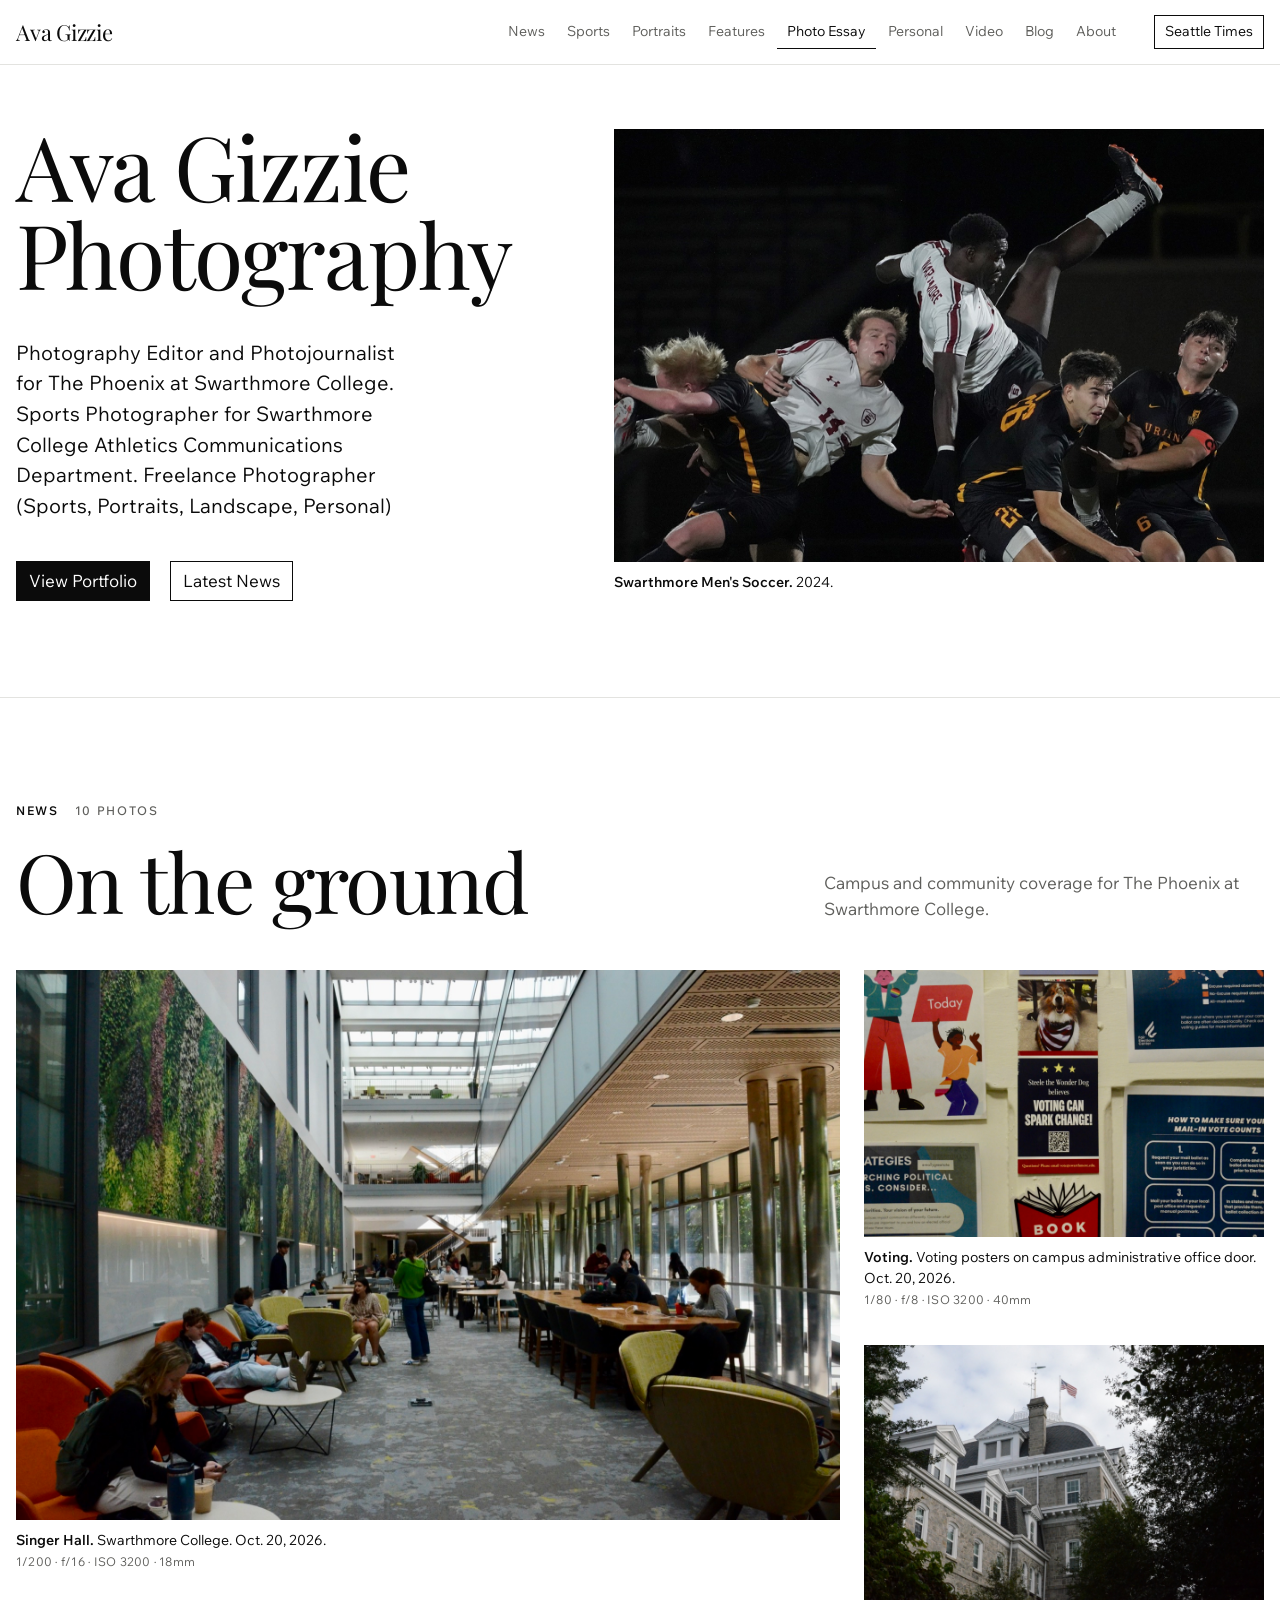
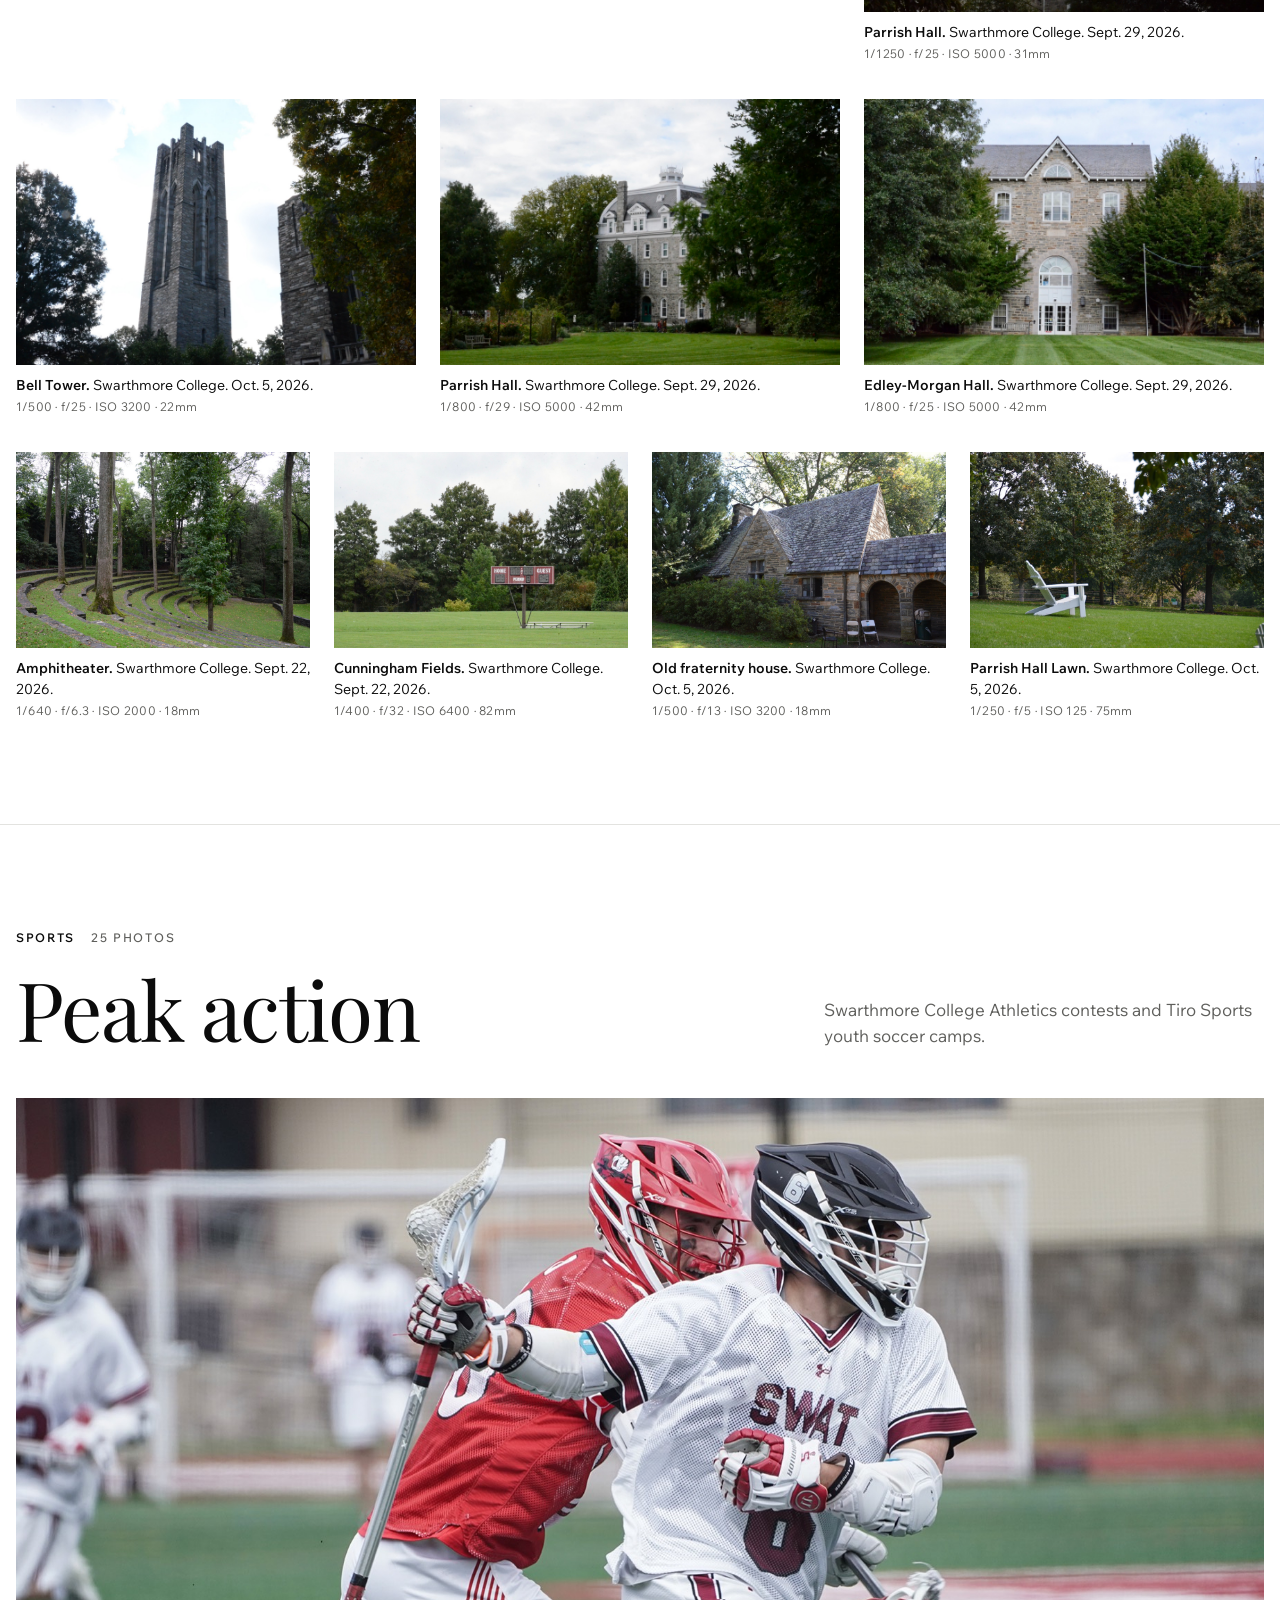
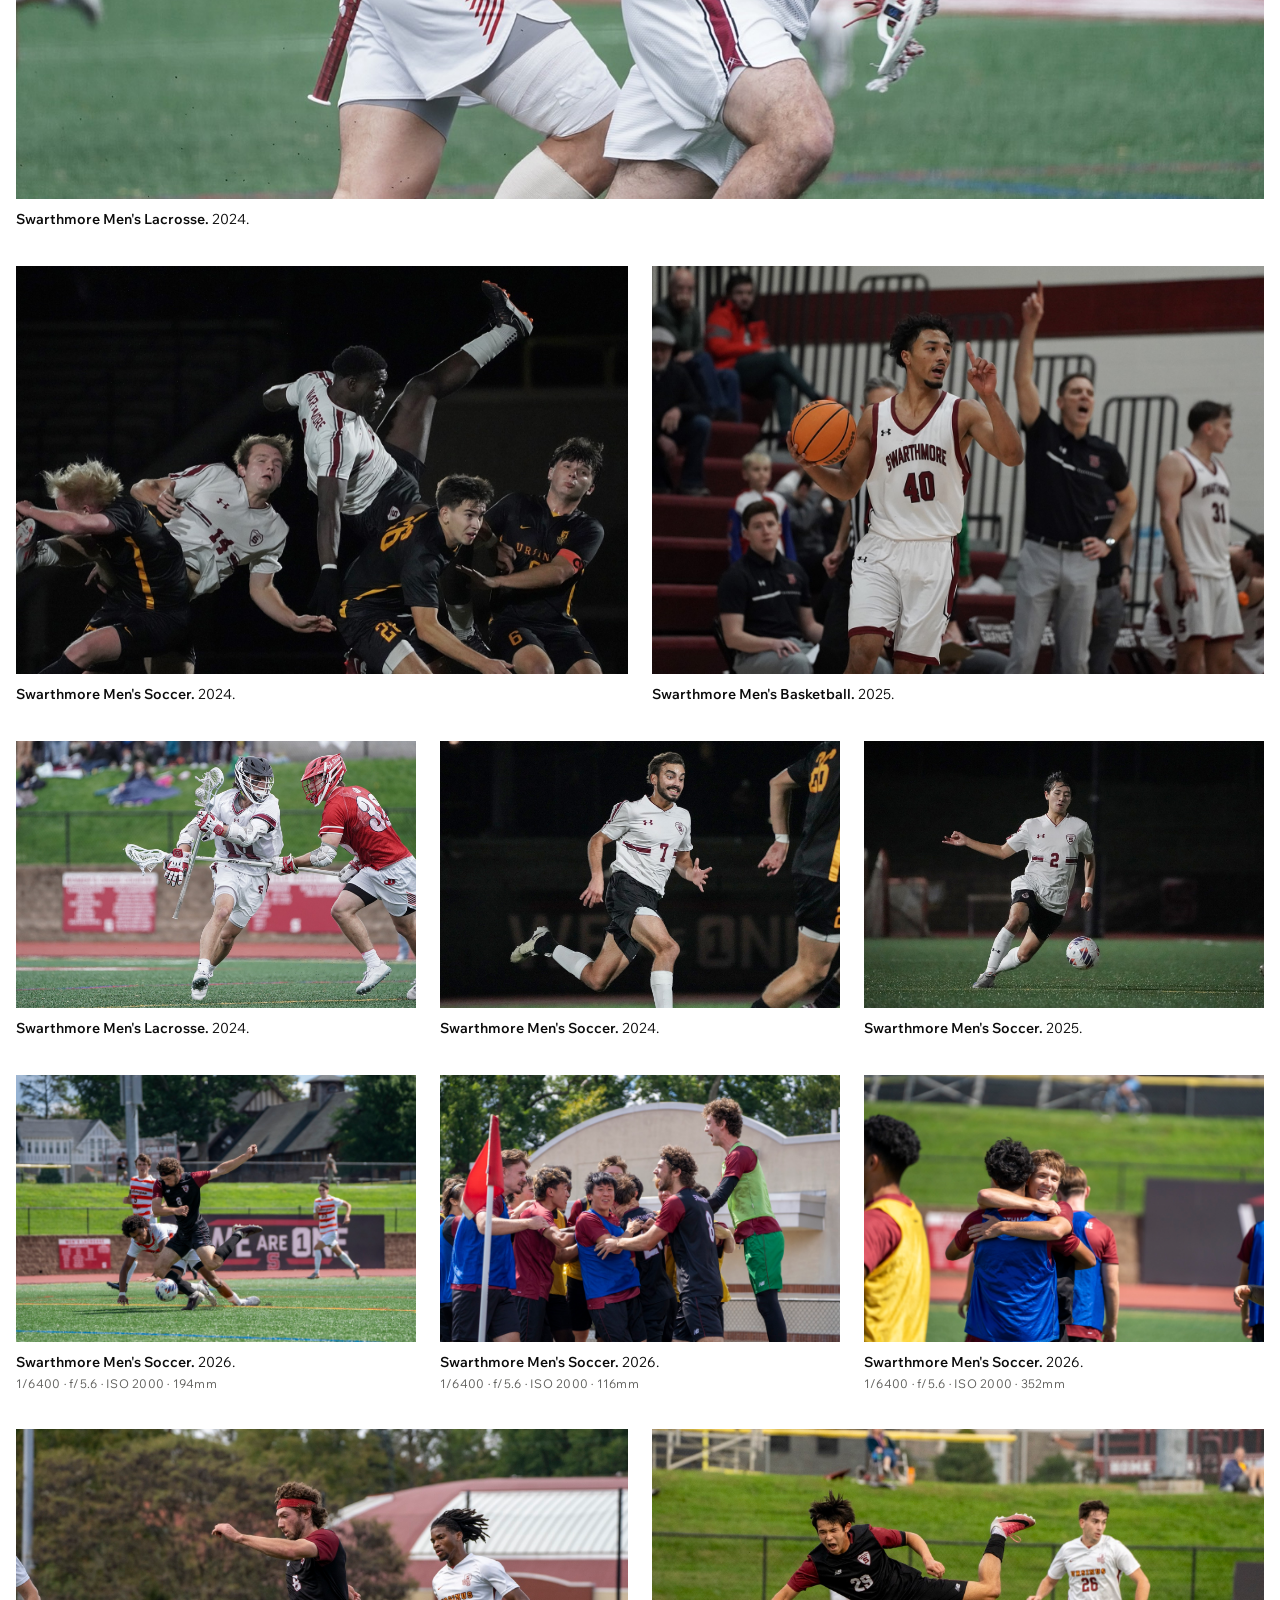
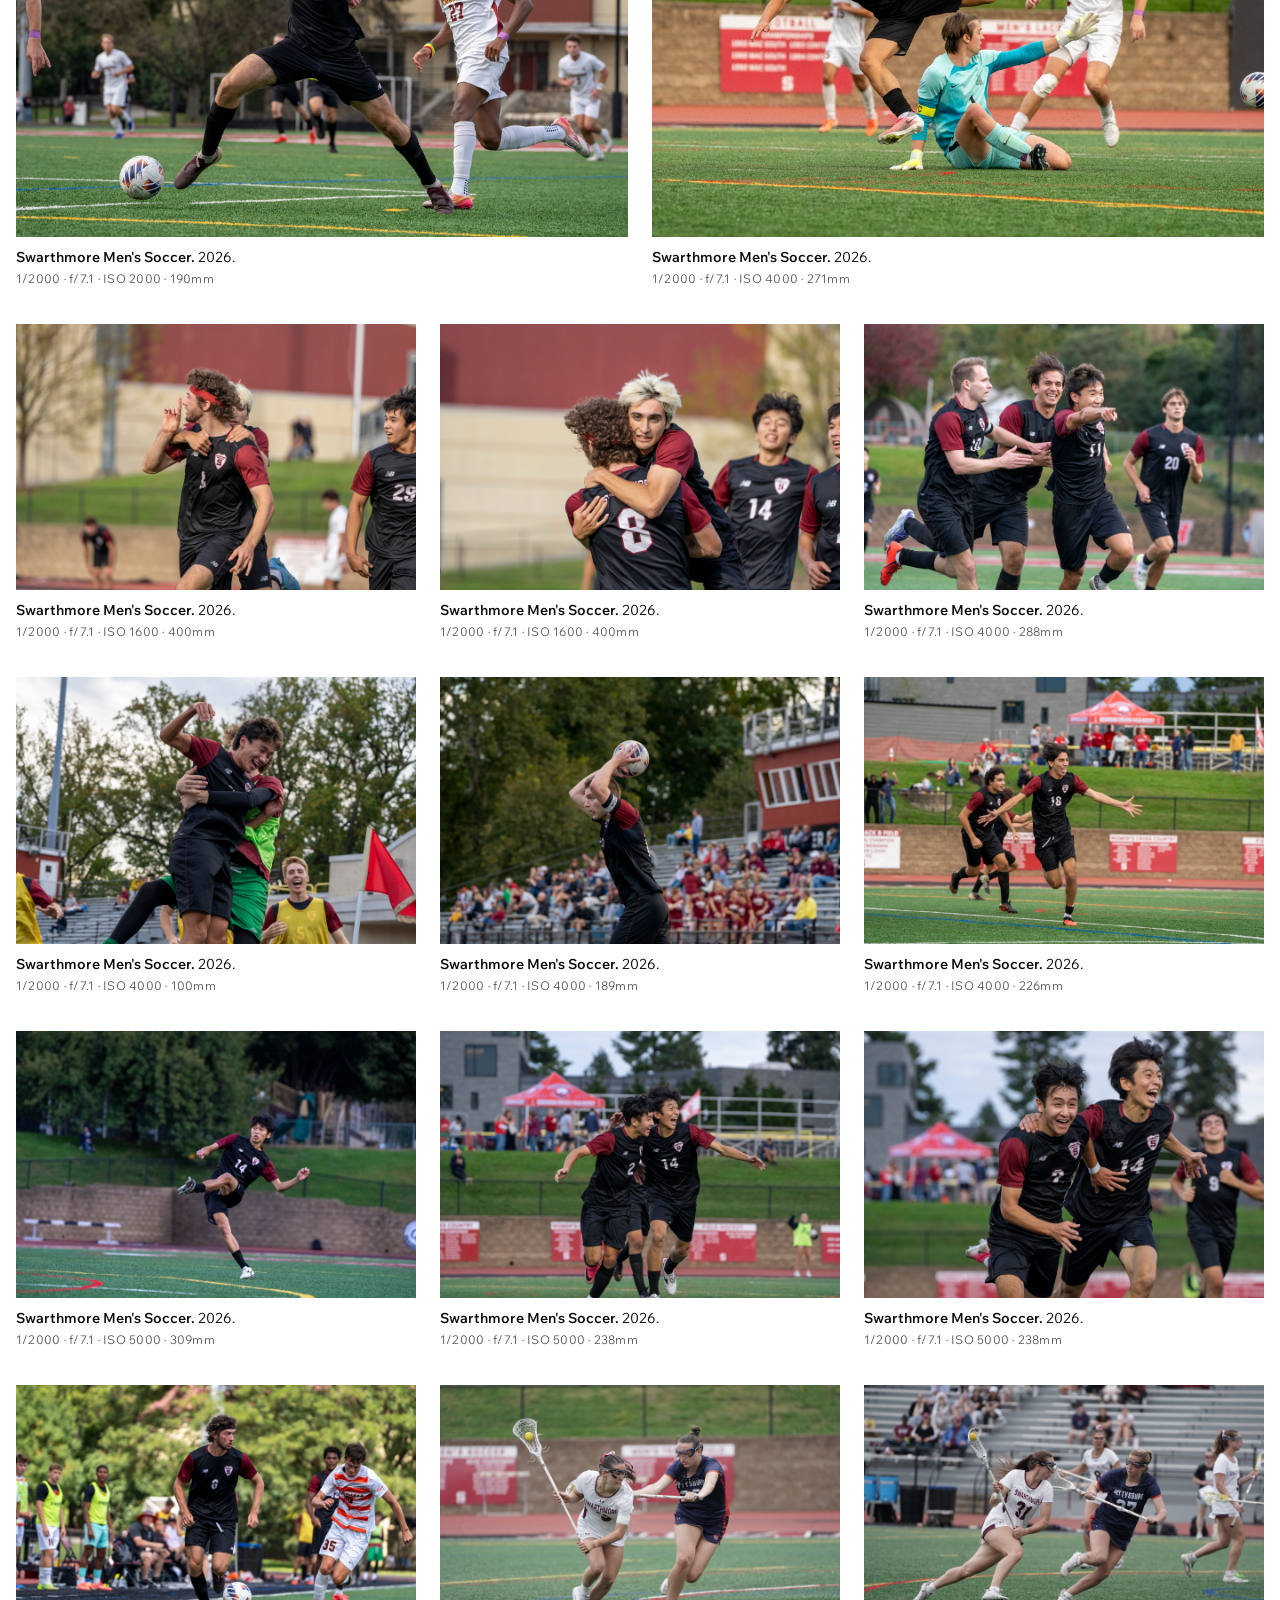
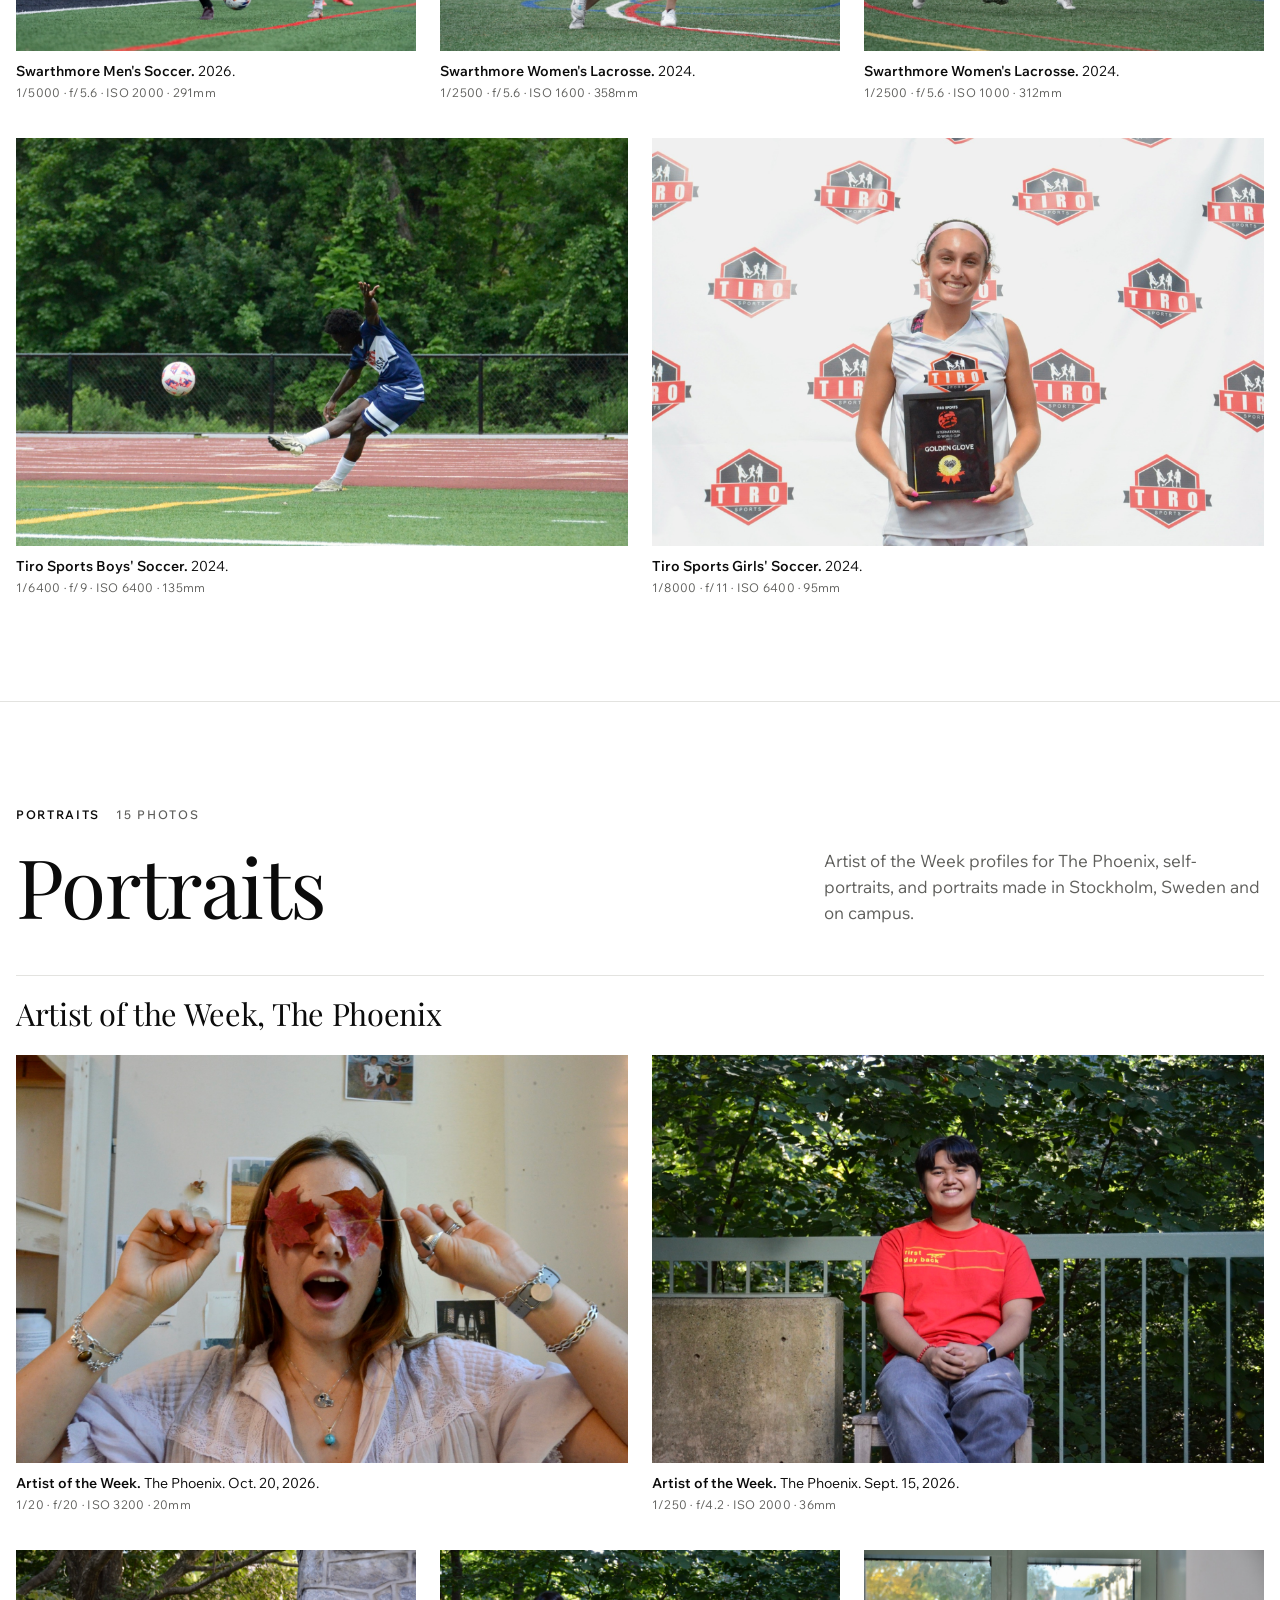
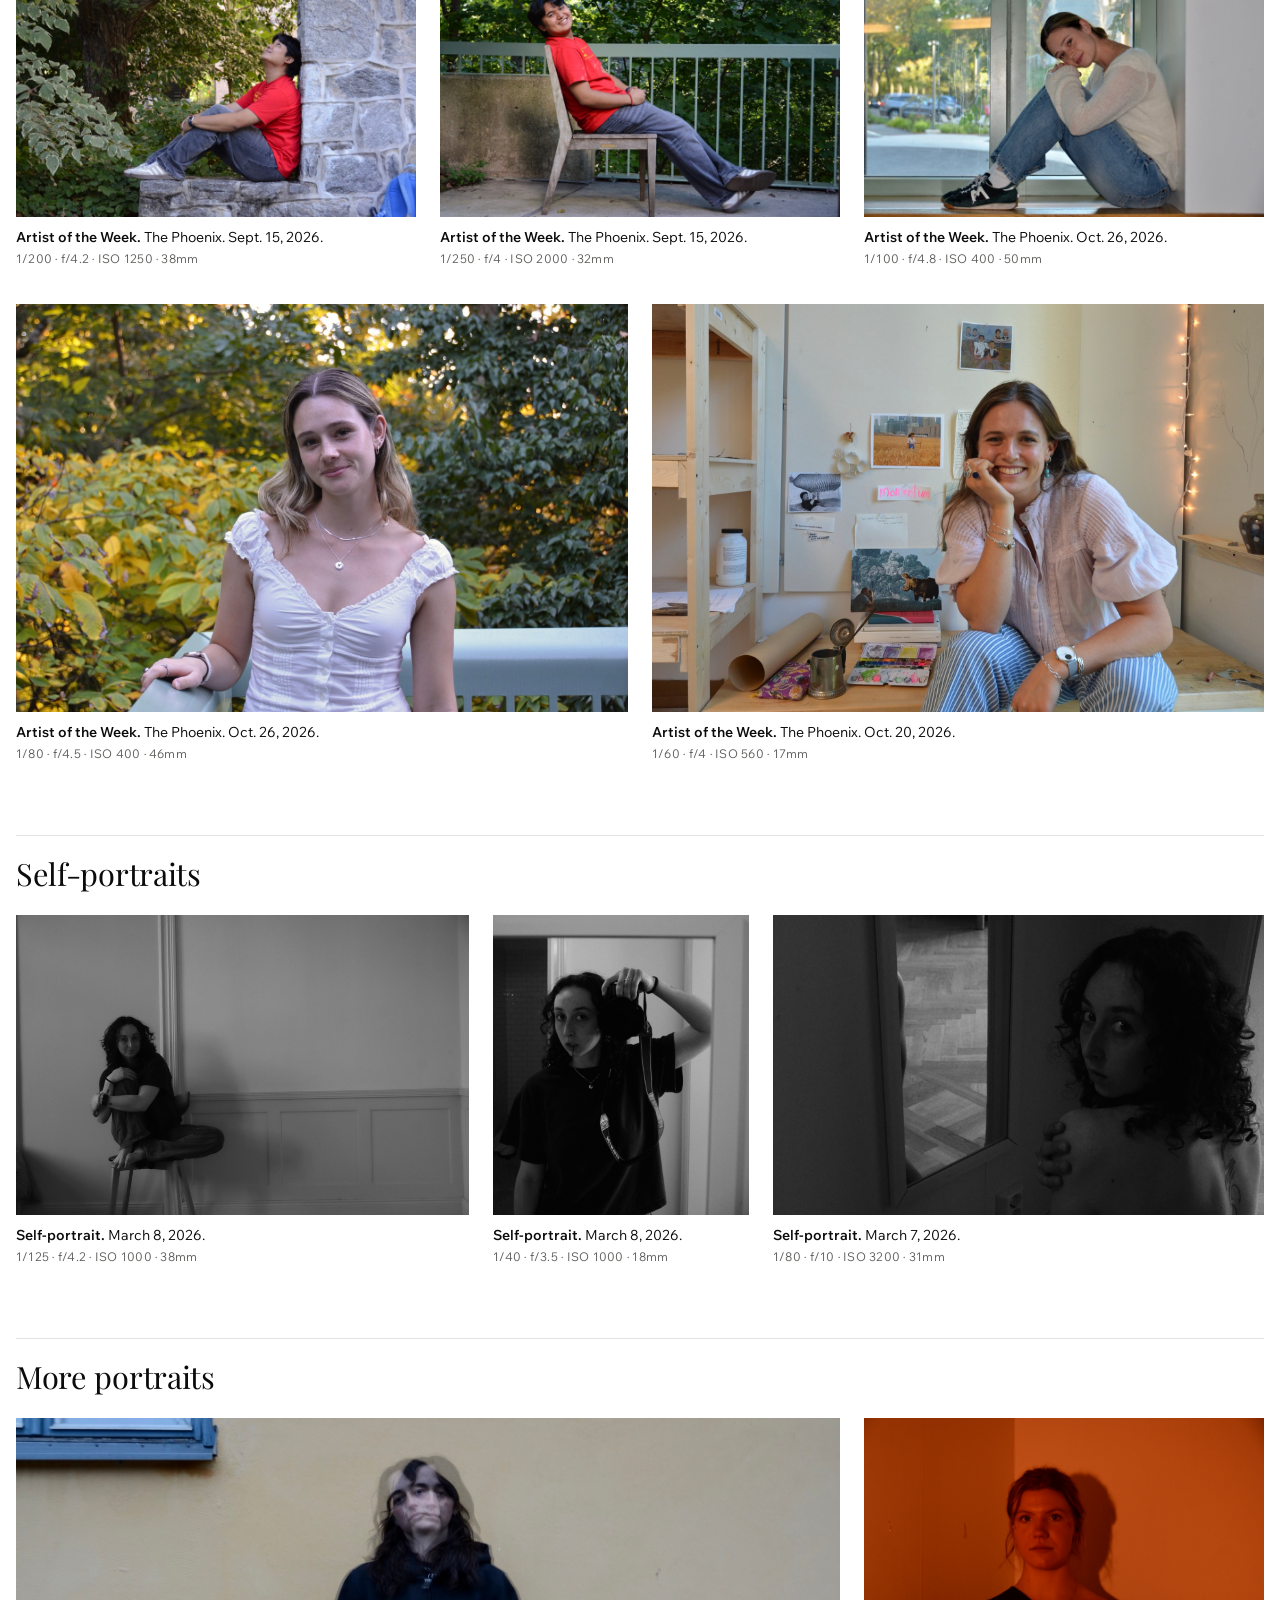
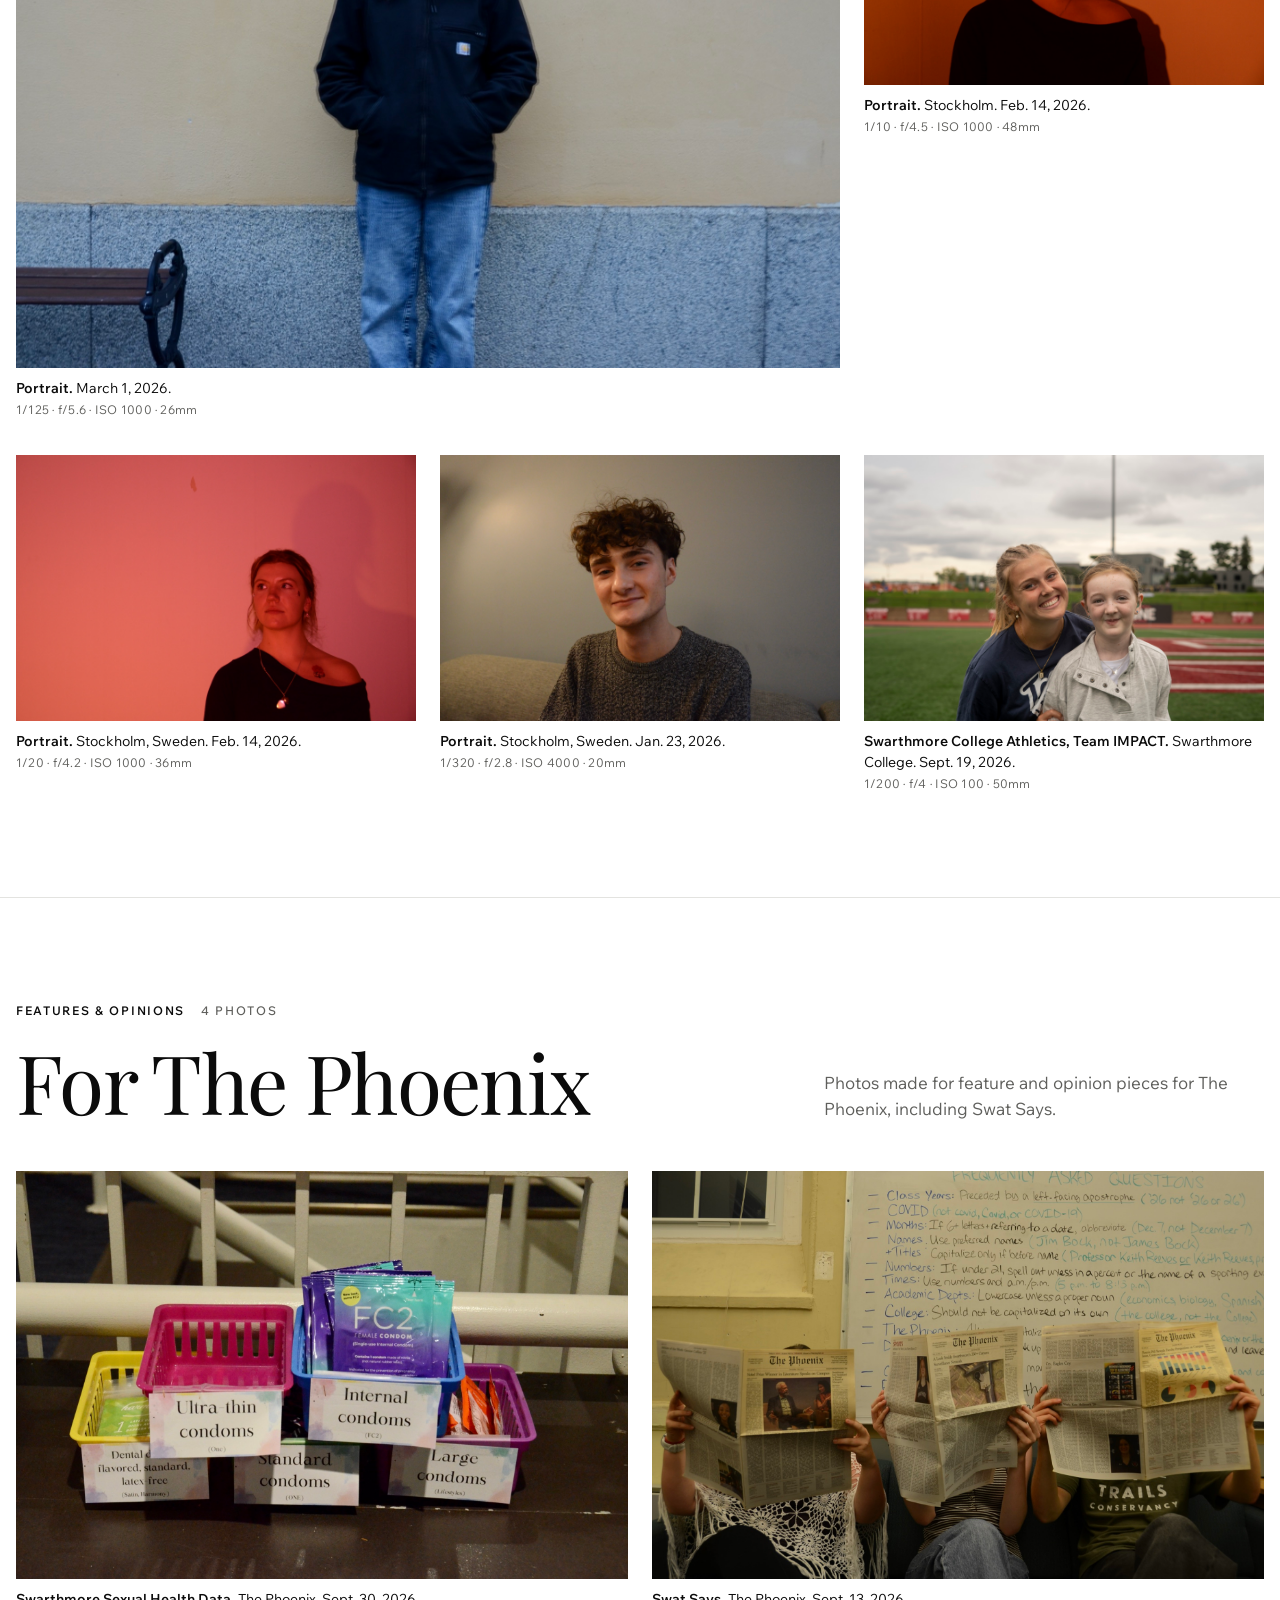
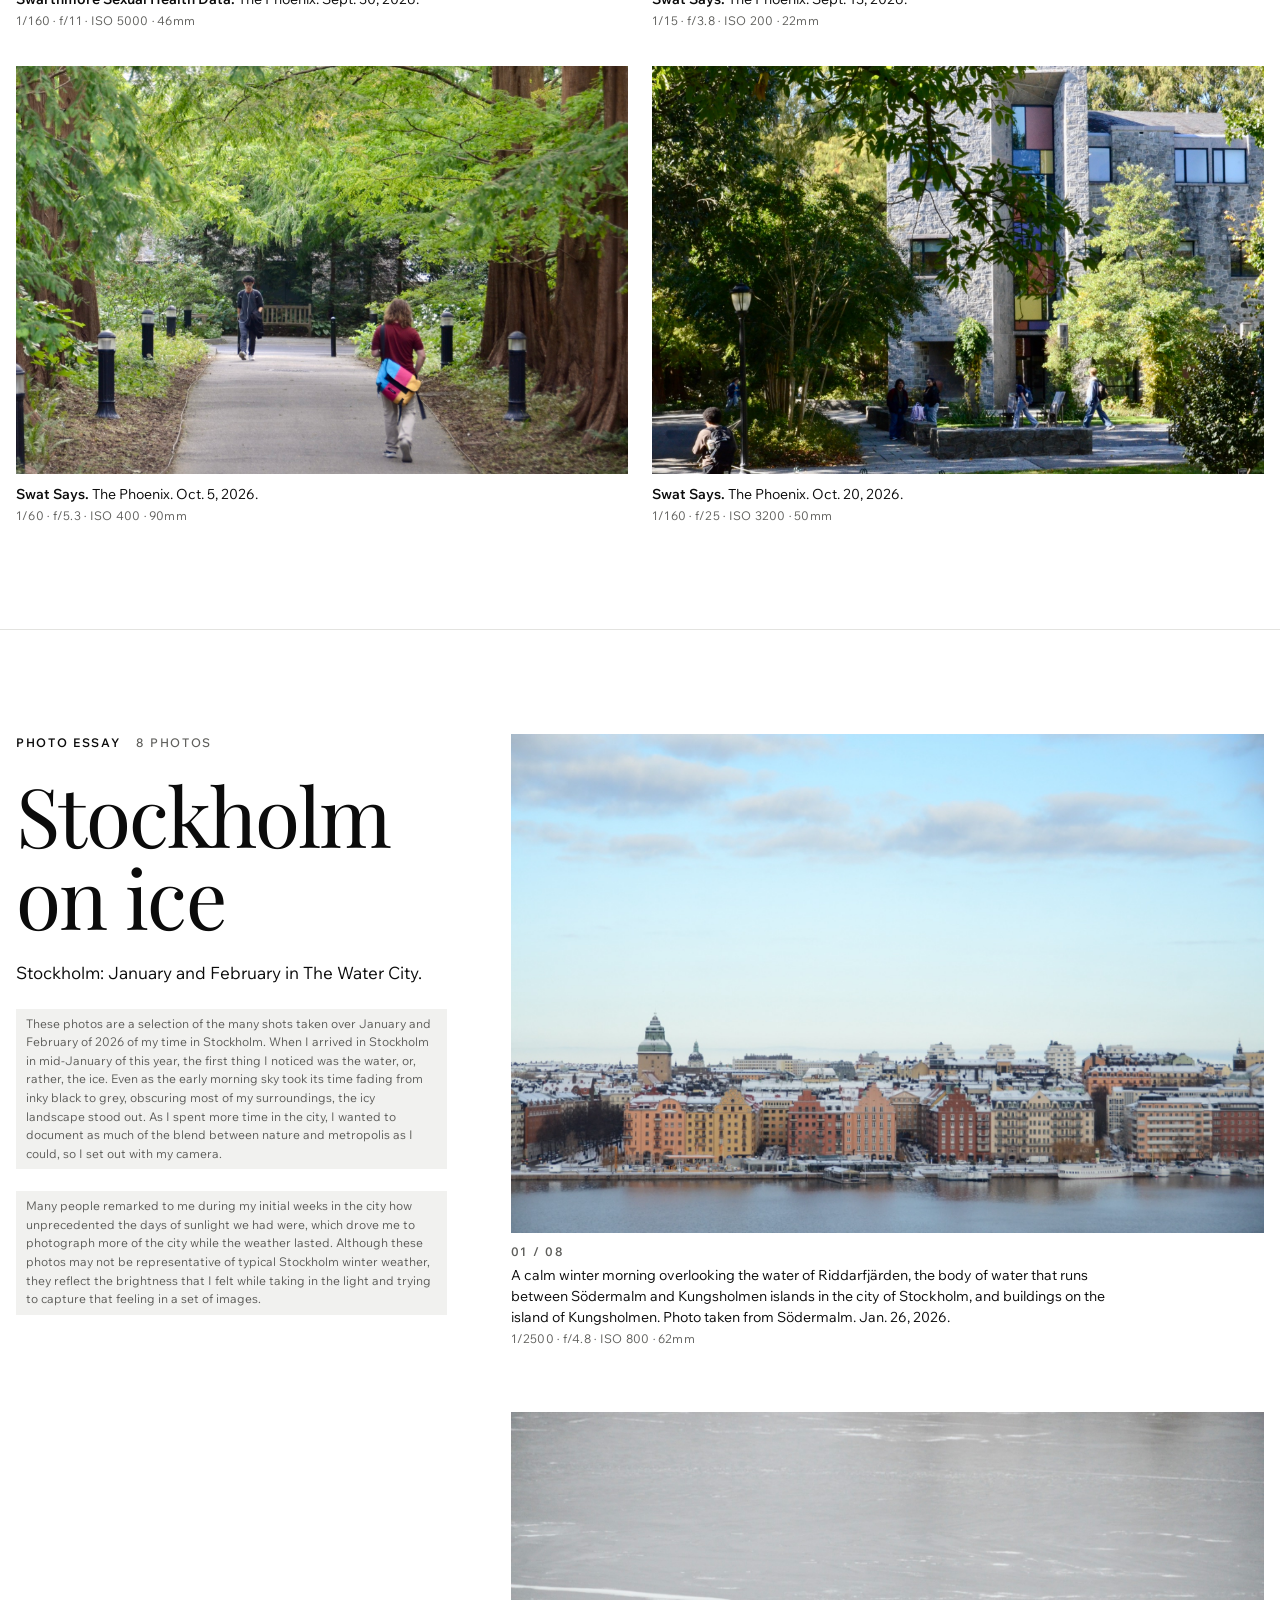
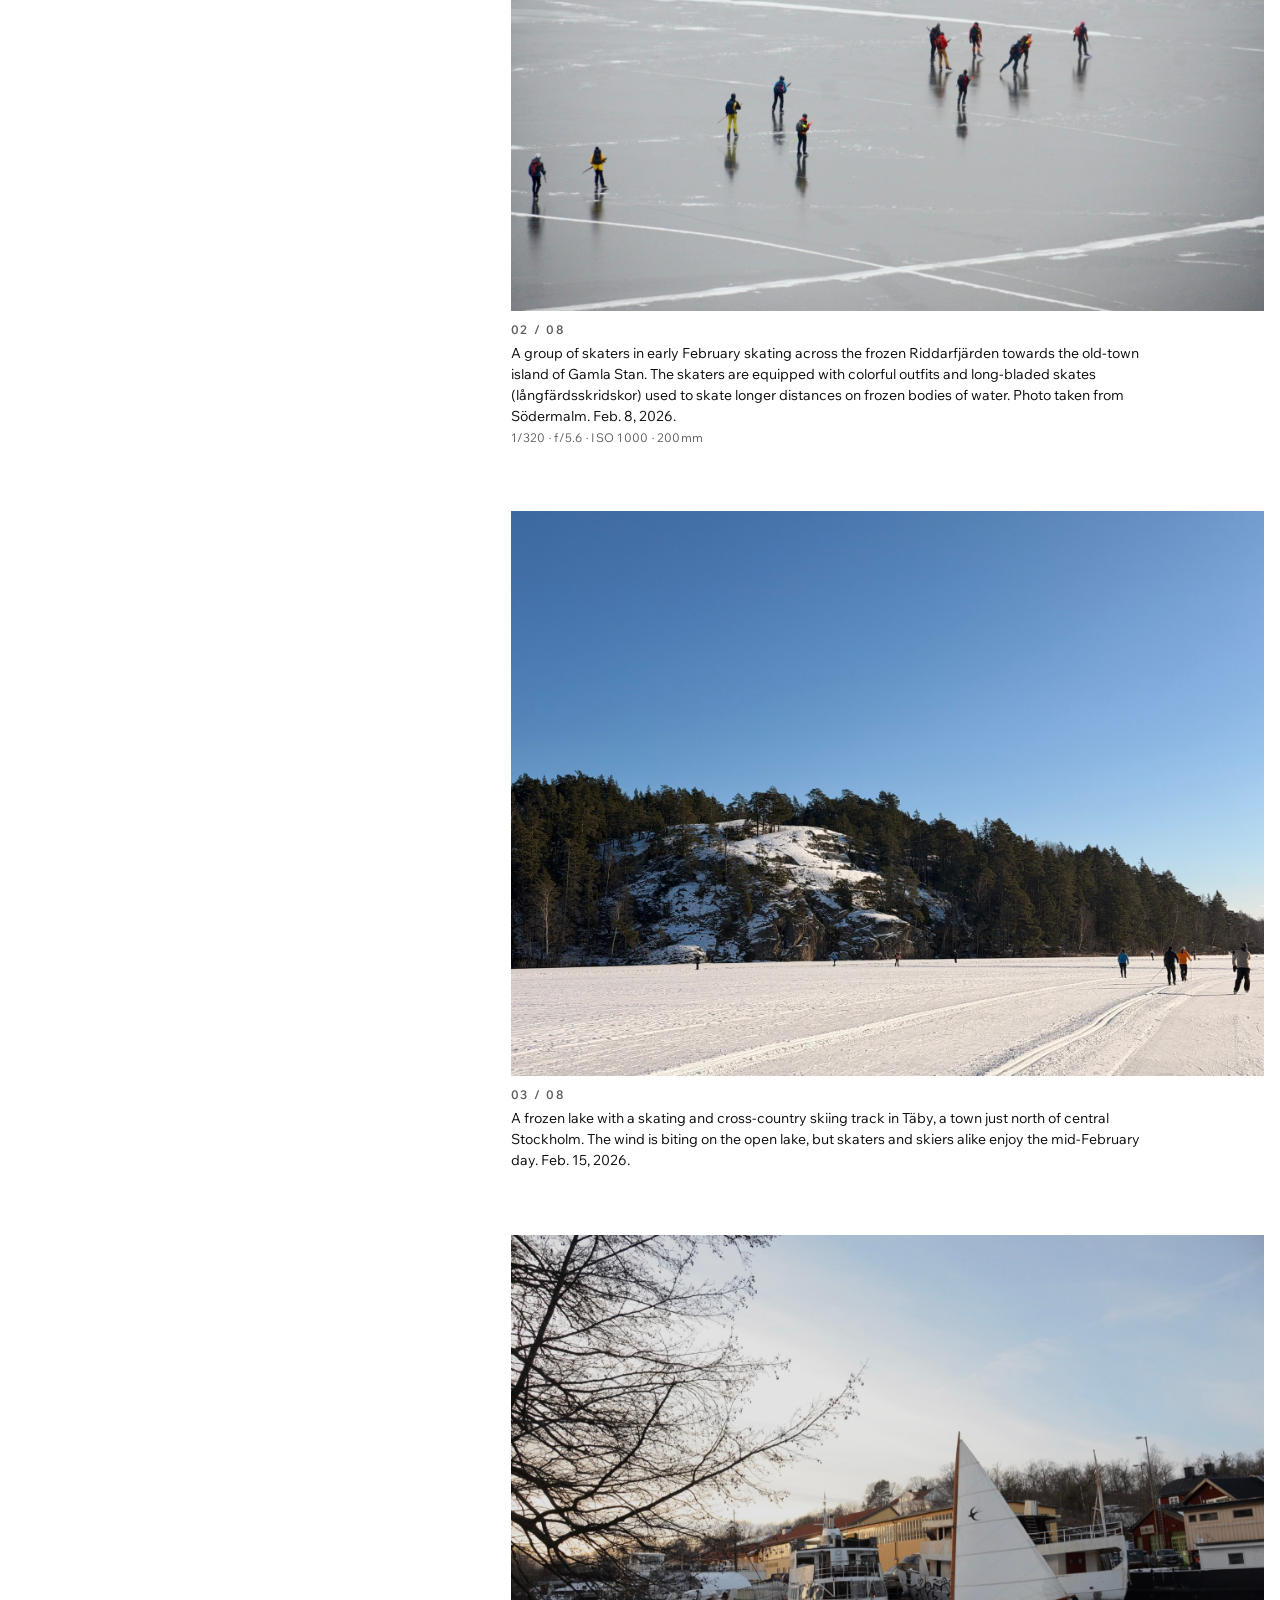
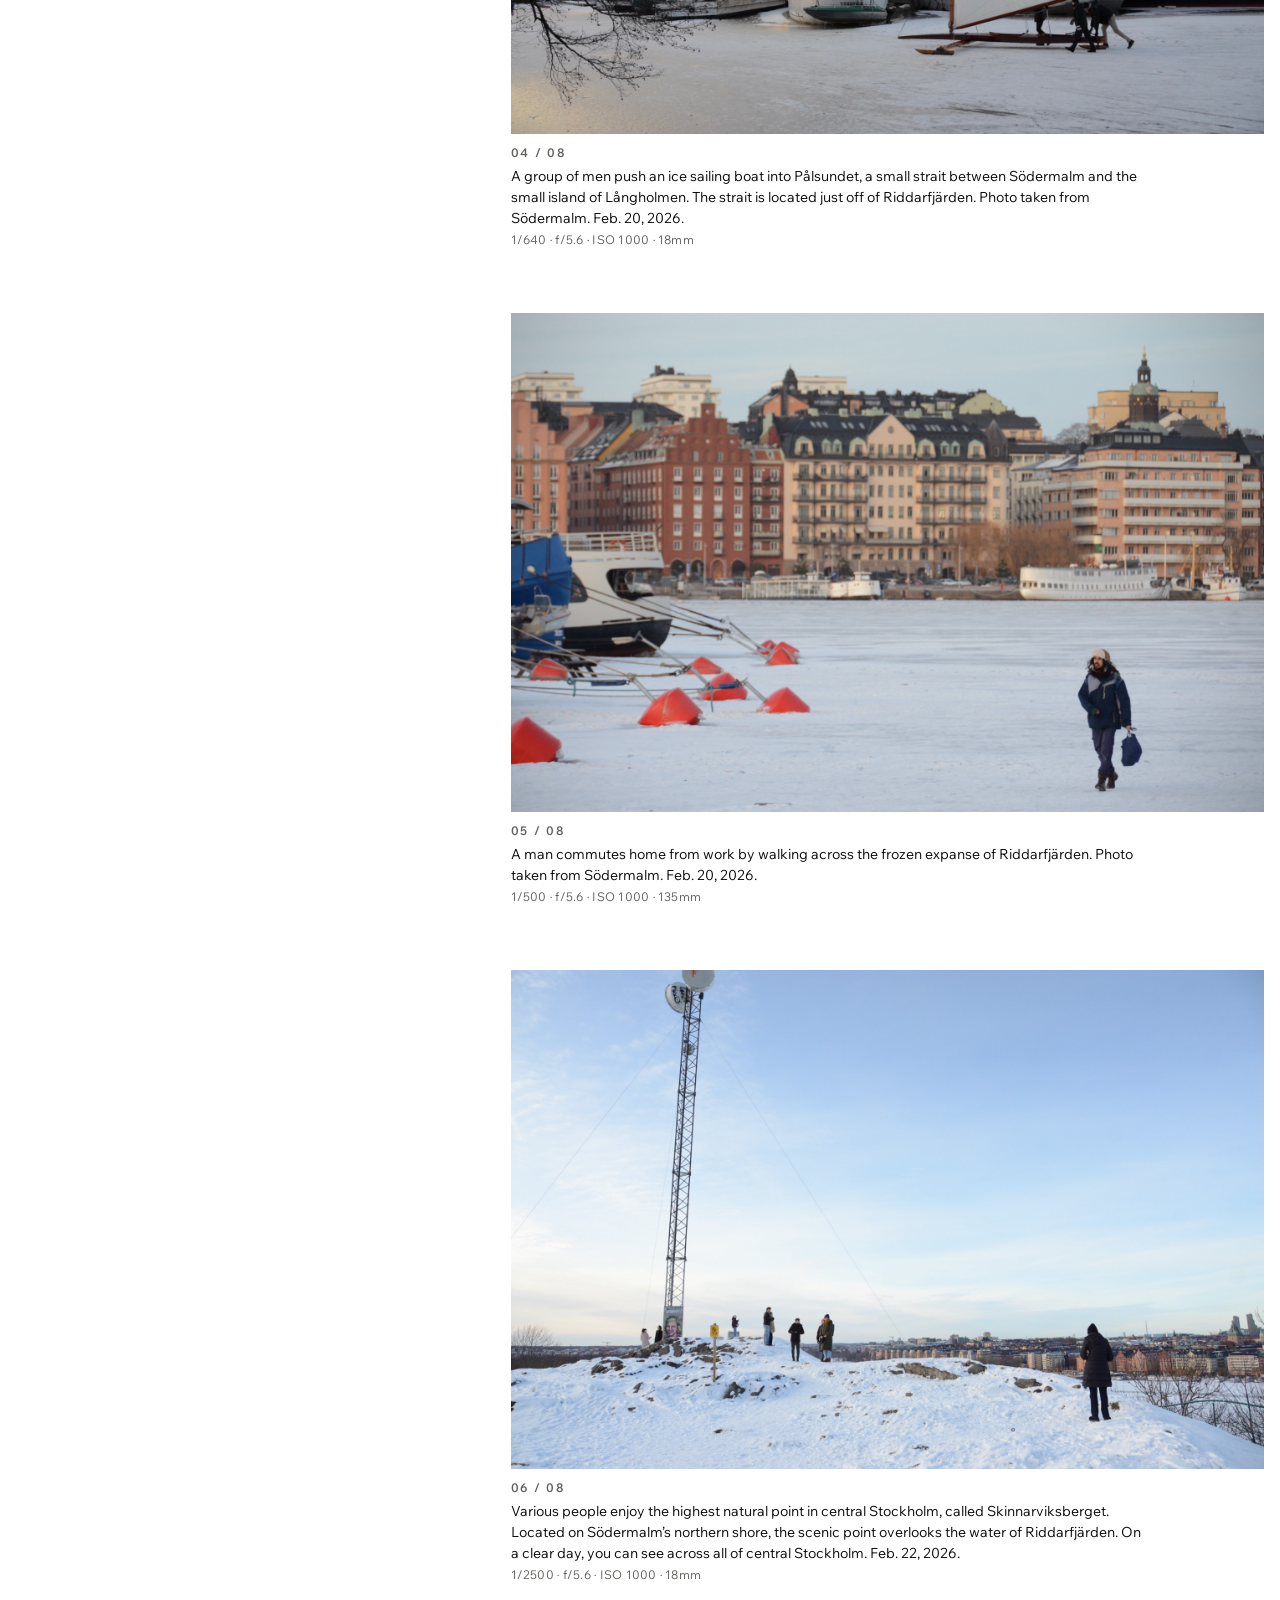
==== commit 12db4d7e: "added seattle tab" ====
--- a/index.html
+++ b/index.html
@@ -26,6 +26,7 @@
         <a href="#blog">Blog</a>
         <a href="#about">About</a>
       </div>
+      <a class="tab" href="seattle-times.html">Seattle Times</a>
     </div>
   </nav>
 
--- a/css/style.css
+++ b/css/style.css
@@ -47,6 +47,9 @@
 .links a { font-size: 14px; text-decoration: none; color: var(--muted); padding: 6px 10px; white-space: nowrap; border-bottom: 1px solid transparent; }
 .links a:hover { color: var(--fg); }
 .links a.on { color: var(--fg); border-bottom-color: var(--fg); }
+/* page tab: links between the main portfolio and the Seattle Times page */
+.tab { font-size: 14px; text-decoration: none; padding: 5px 10px; border: 1px solid var(--fg); white-space: nowrap; flex-shrink: 0; }
+.tab:hover { background: var(--fg); color: var(--bg); }
 
 /* ---------- type ---------- */
 .eyebrow { font-size: 12px; font-weight: 500; letter-spacing: .14em; text-transform: uppercase; color: var(--muted); display: flex; gap: 16px; flex-wrap: wrap; }
@@ -177,4 +180,5 @@
   .contact { grid-template-columns: minmax(0, 1fr); }
   .brand { font-size: 19px; }
   .nav .wrap { gap: 12px; }
+  .tab { font-size: 13px; padding: 4px 8px; }
 }
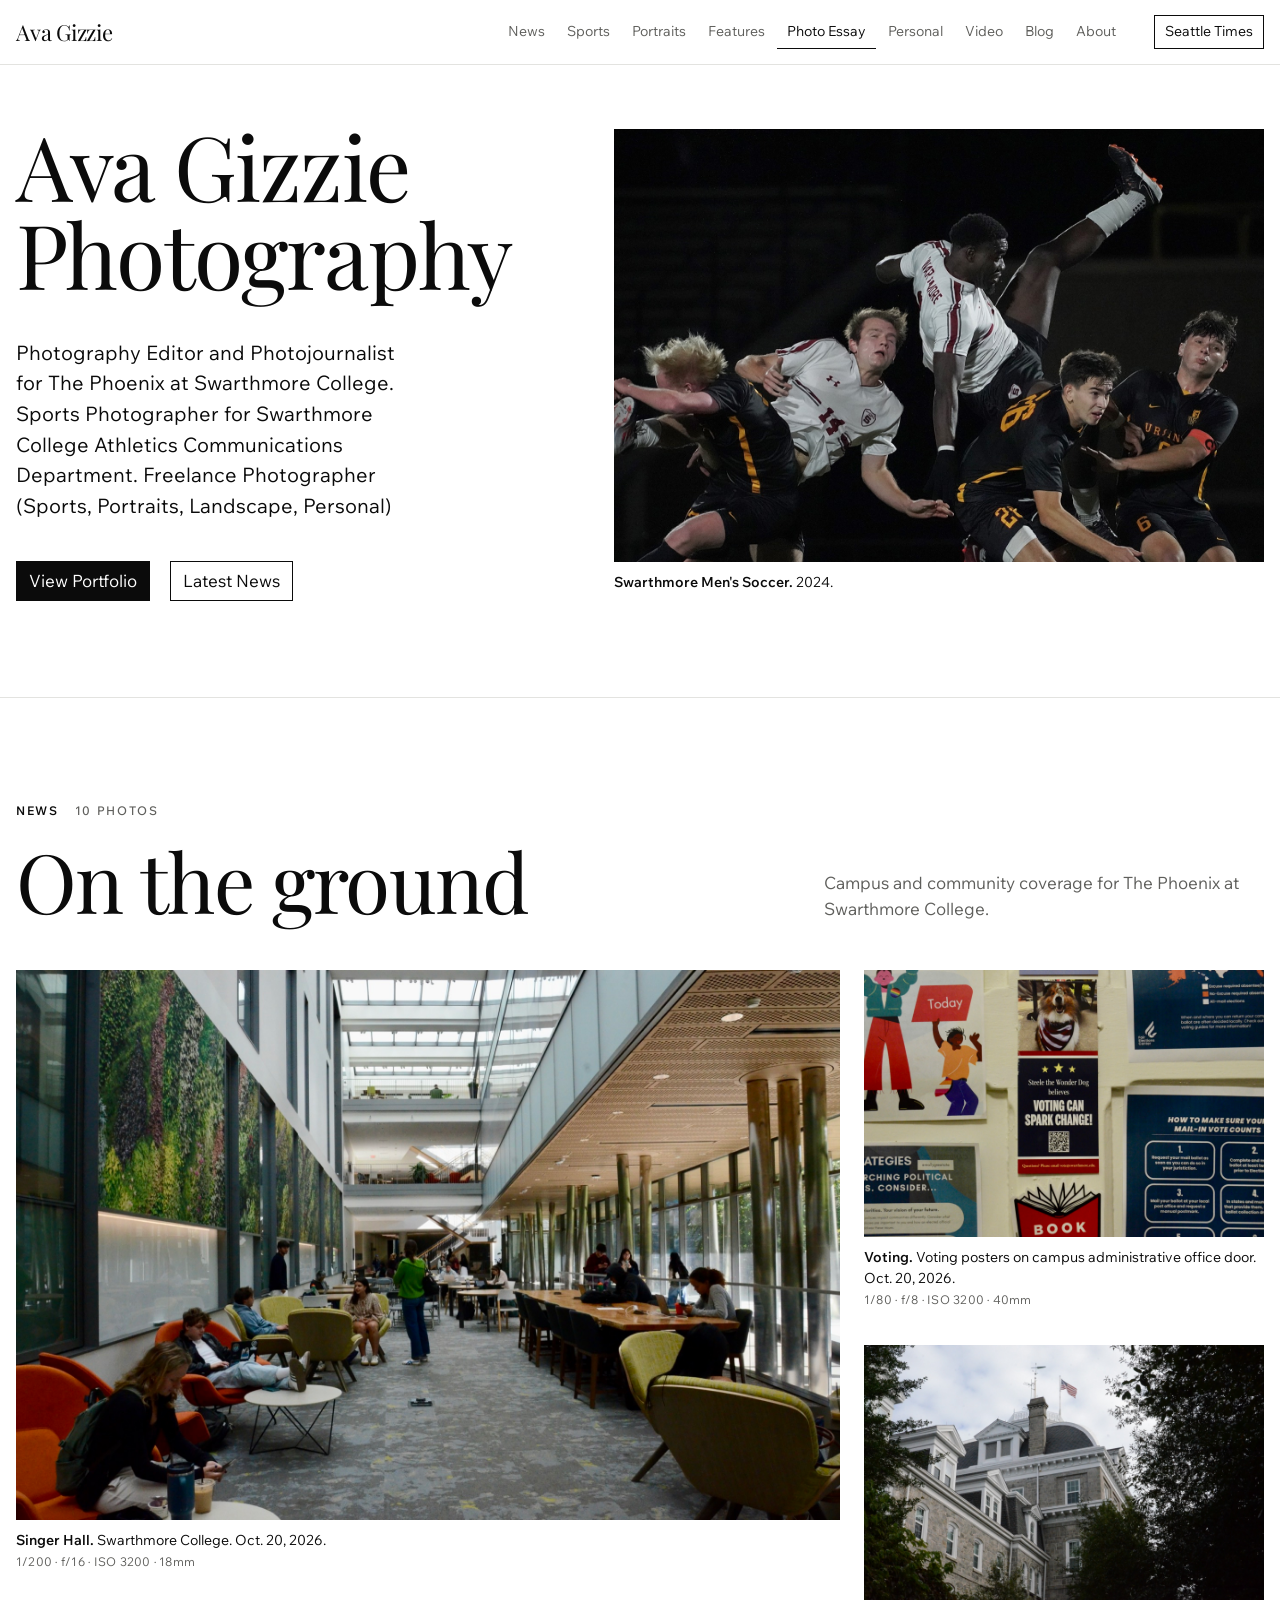
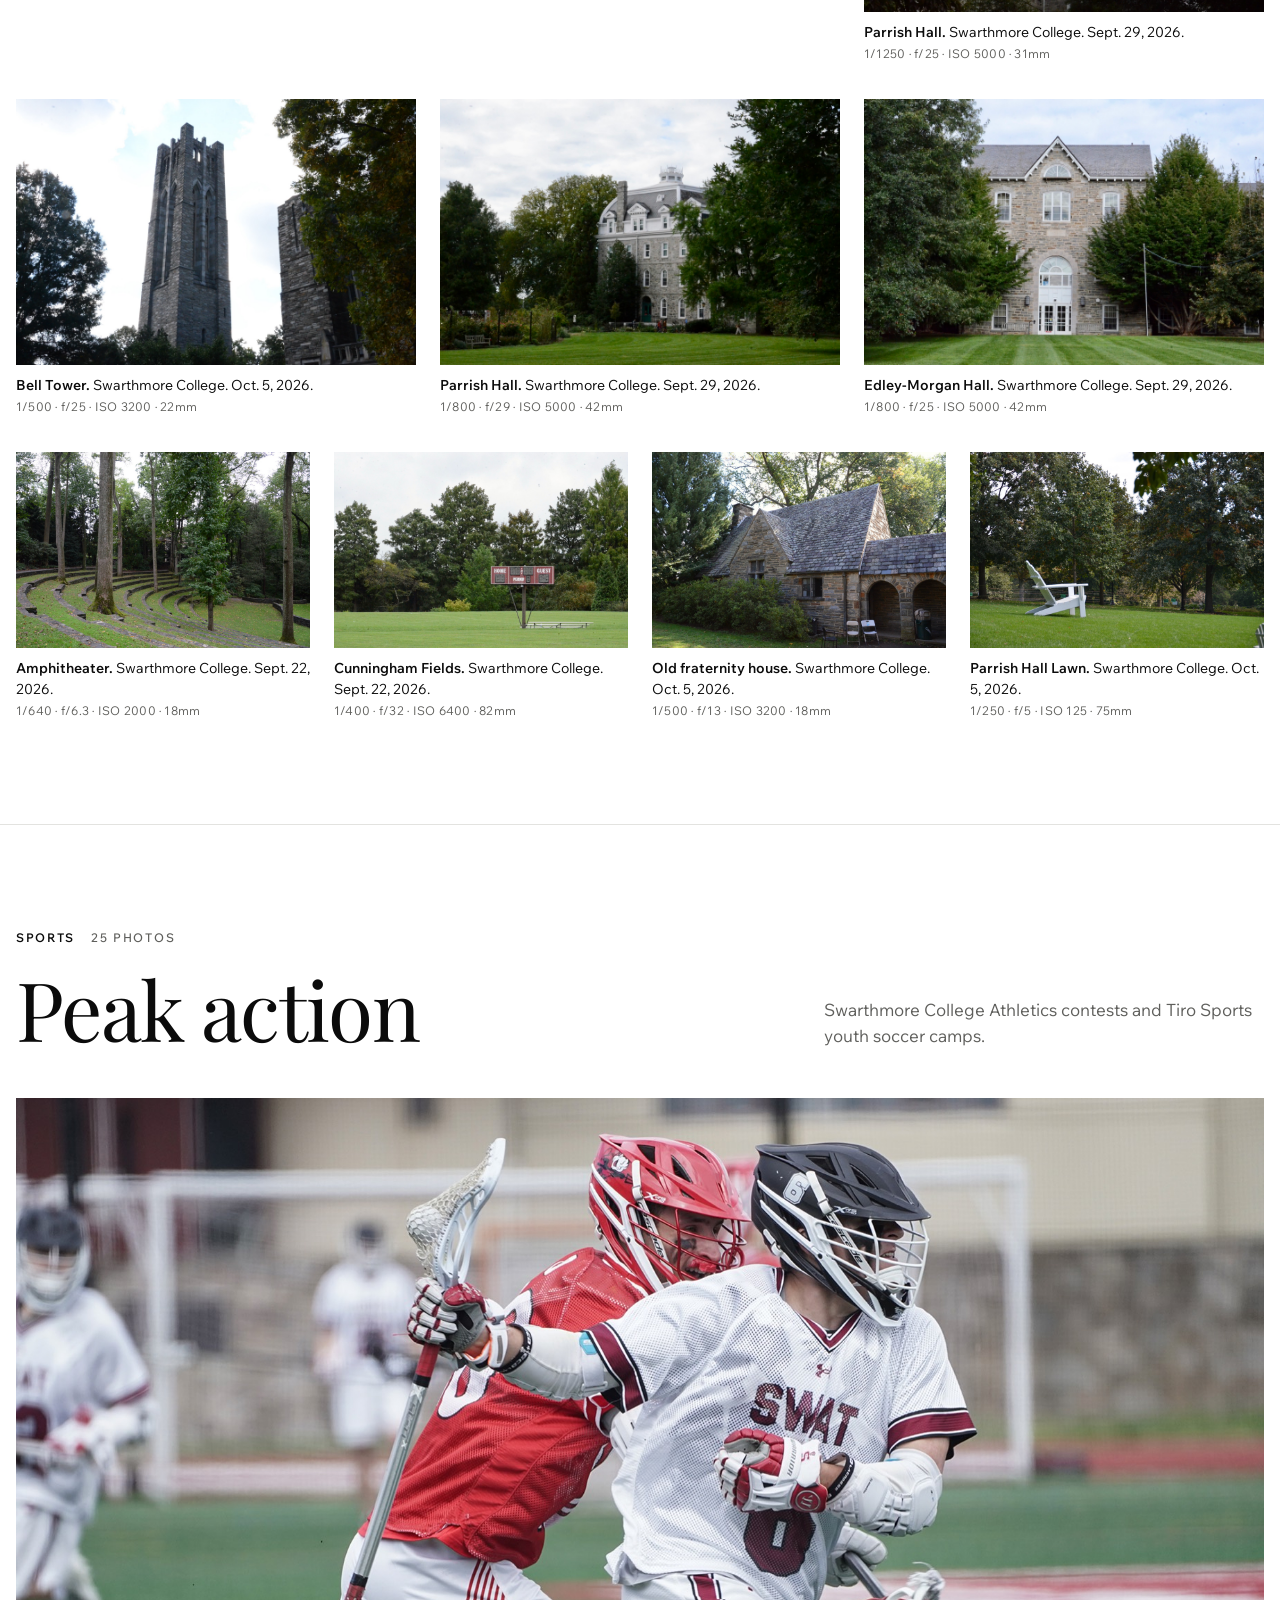
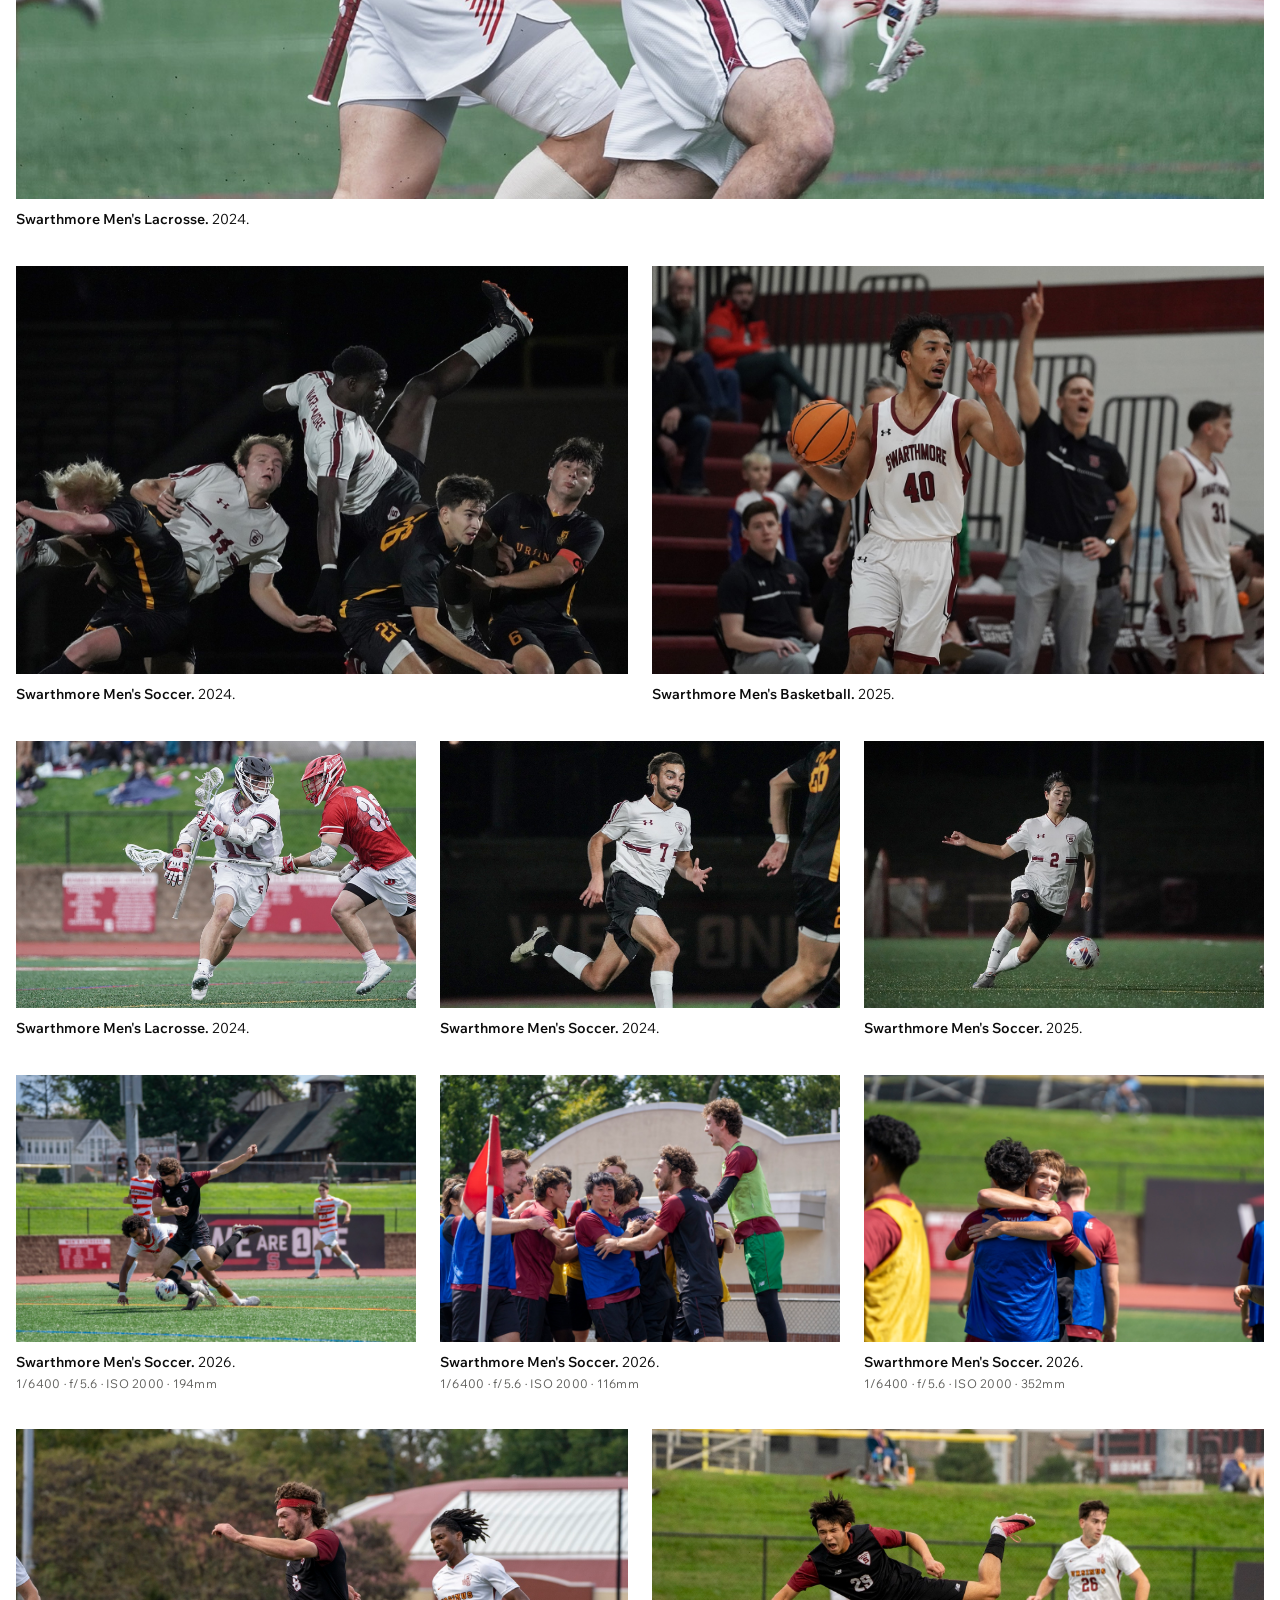
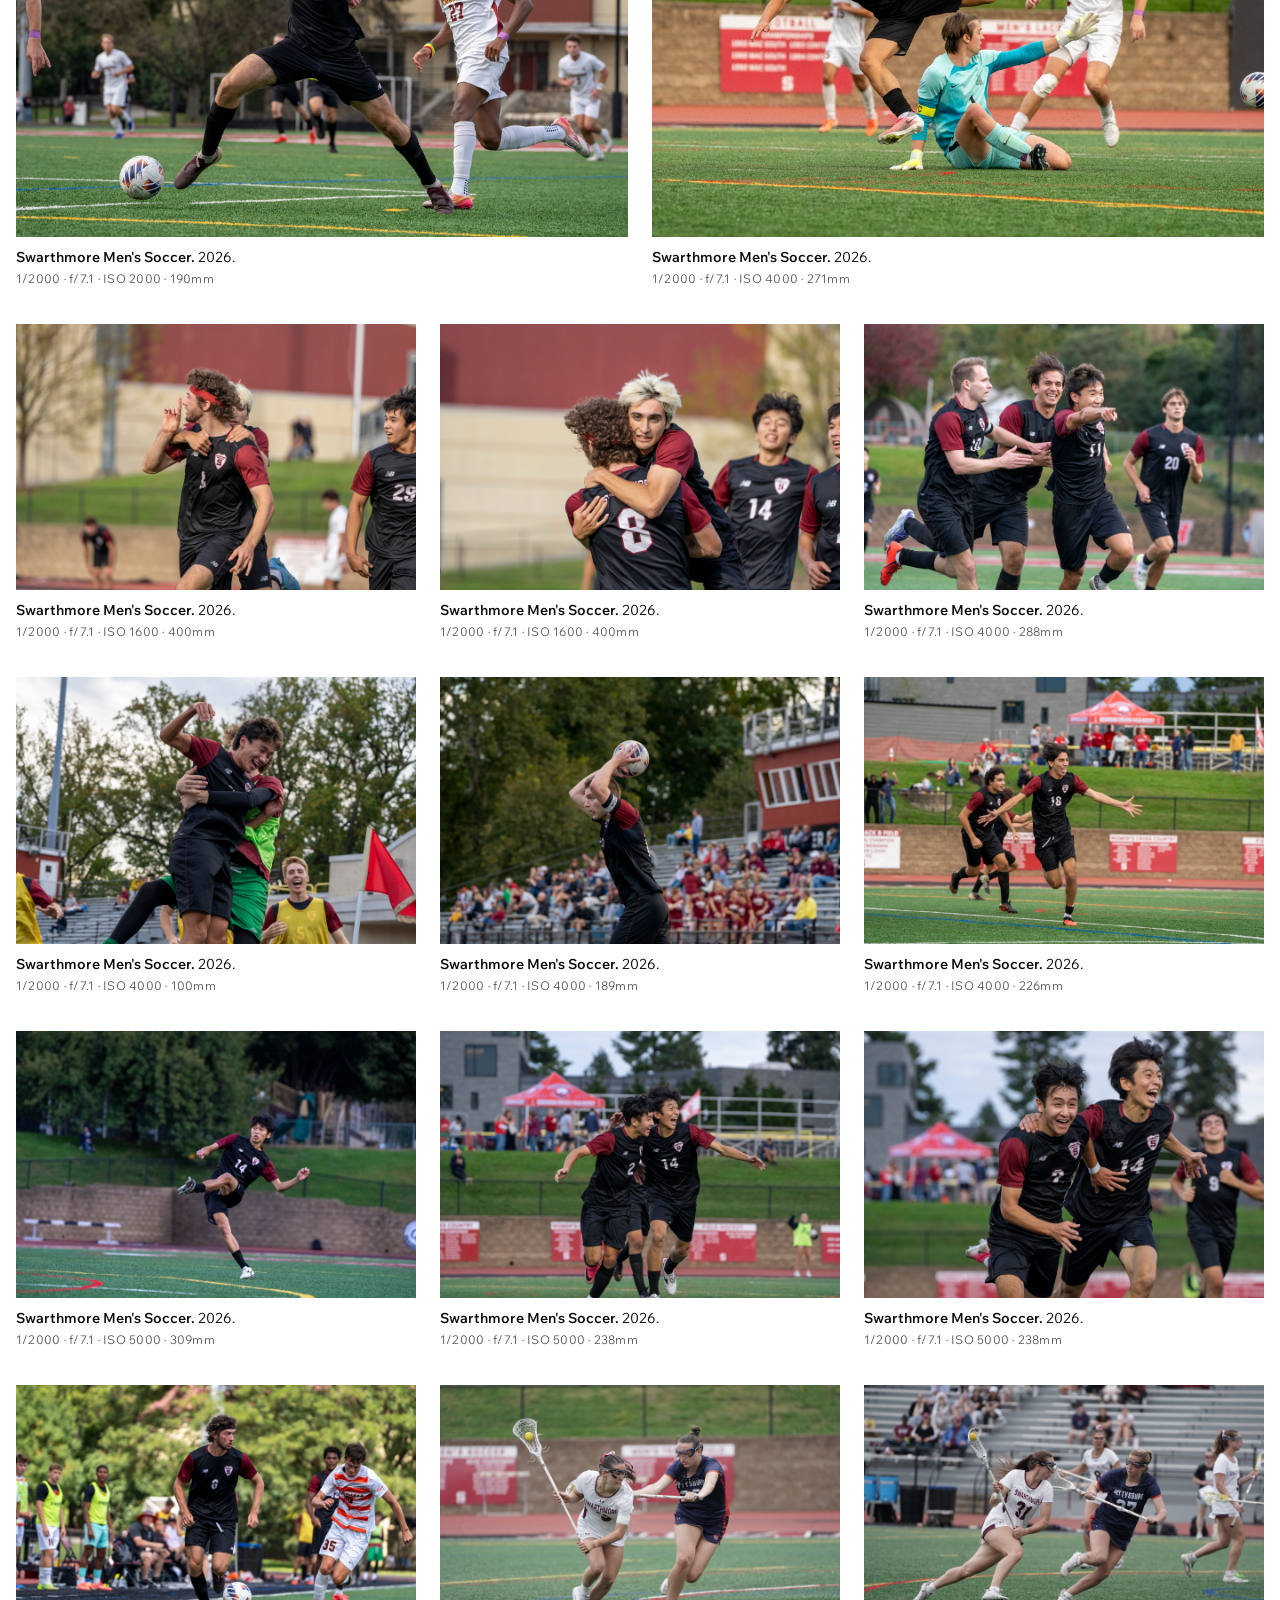
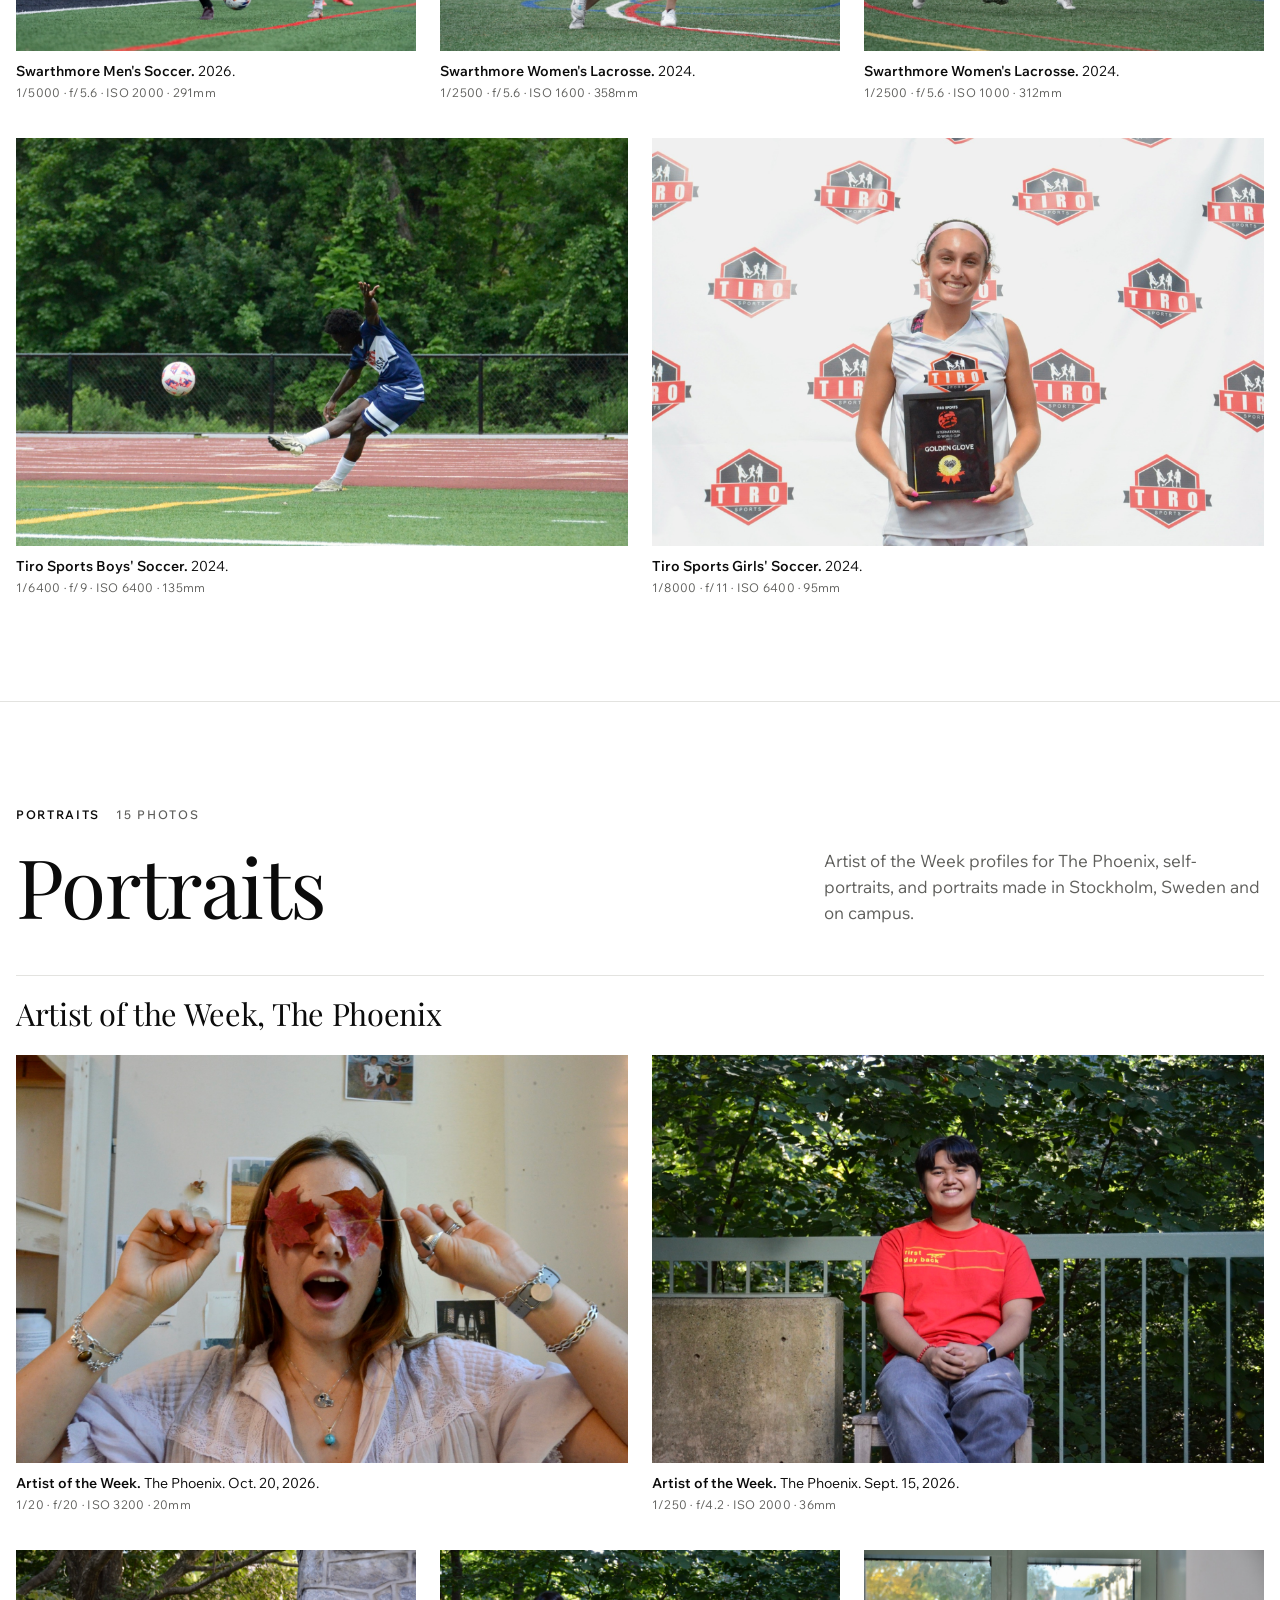
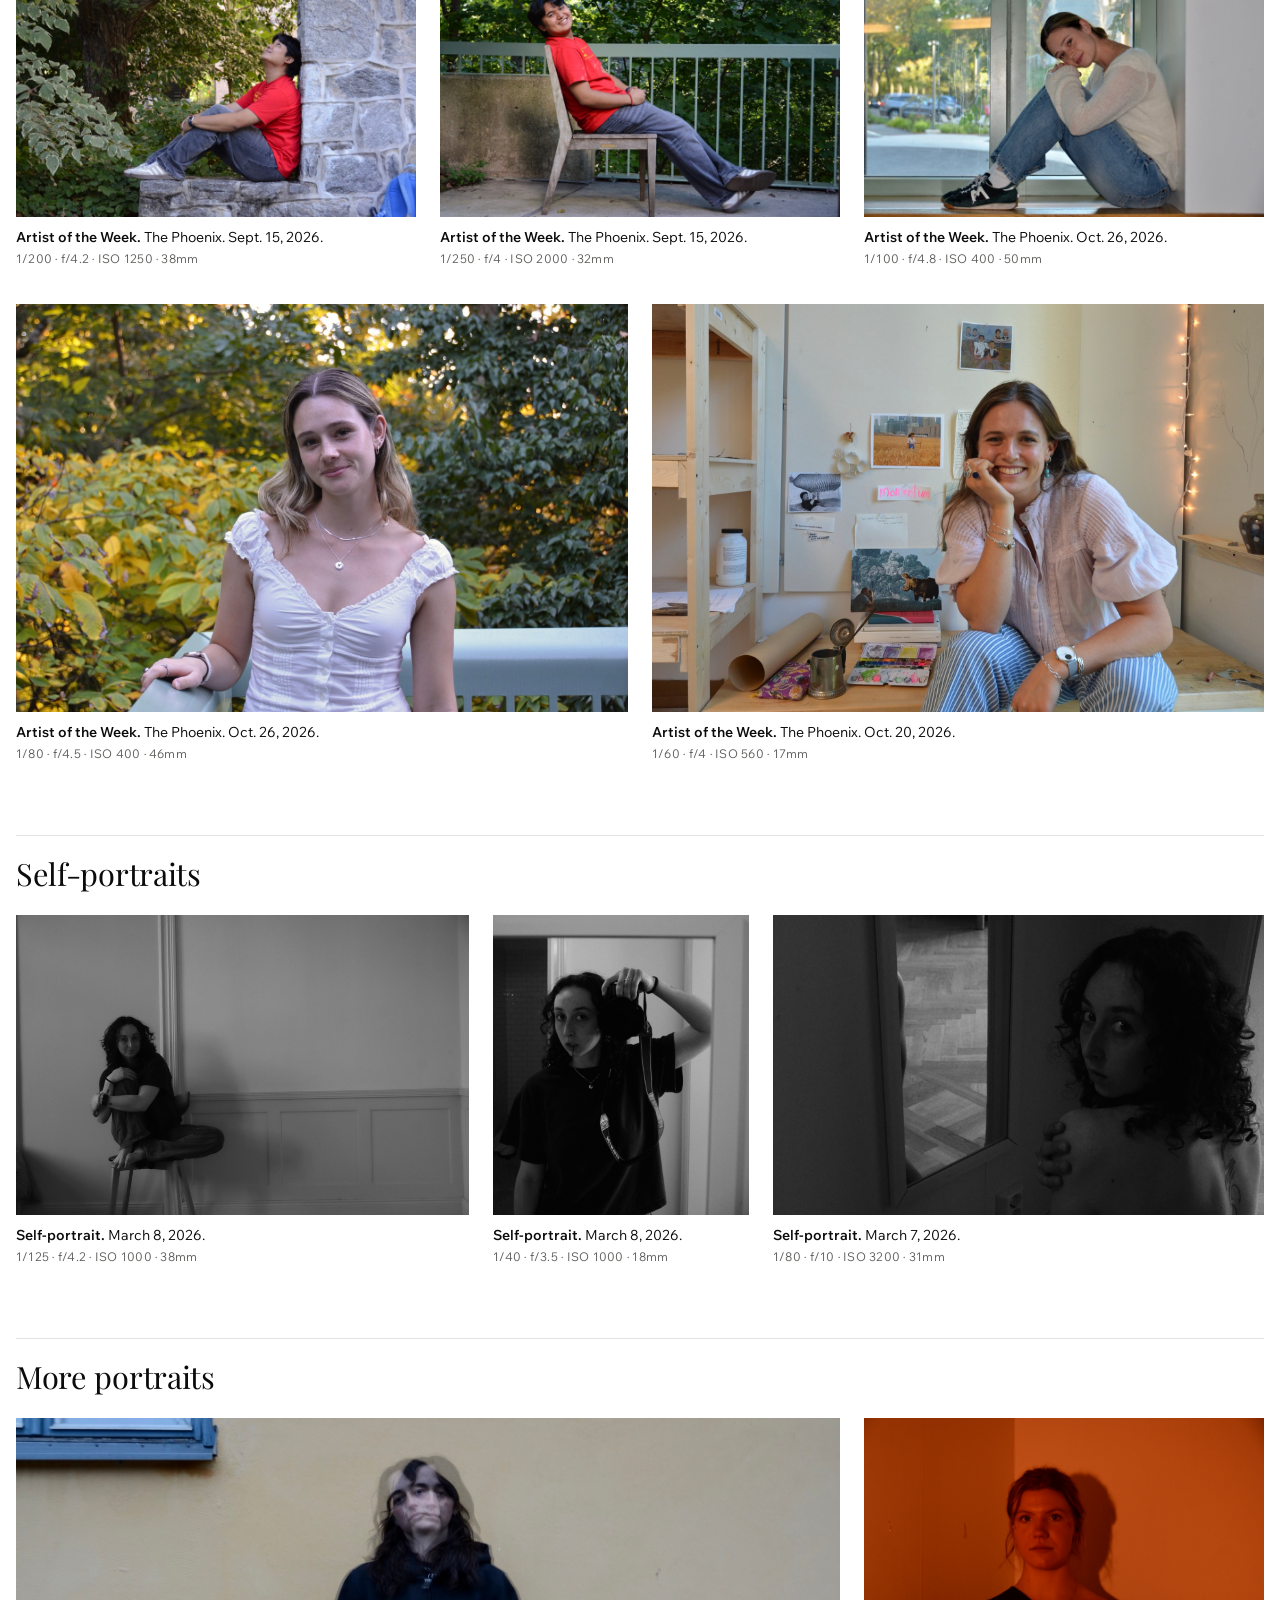
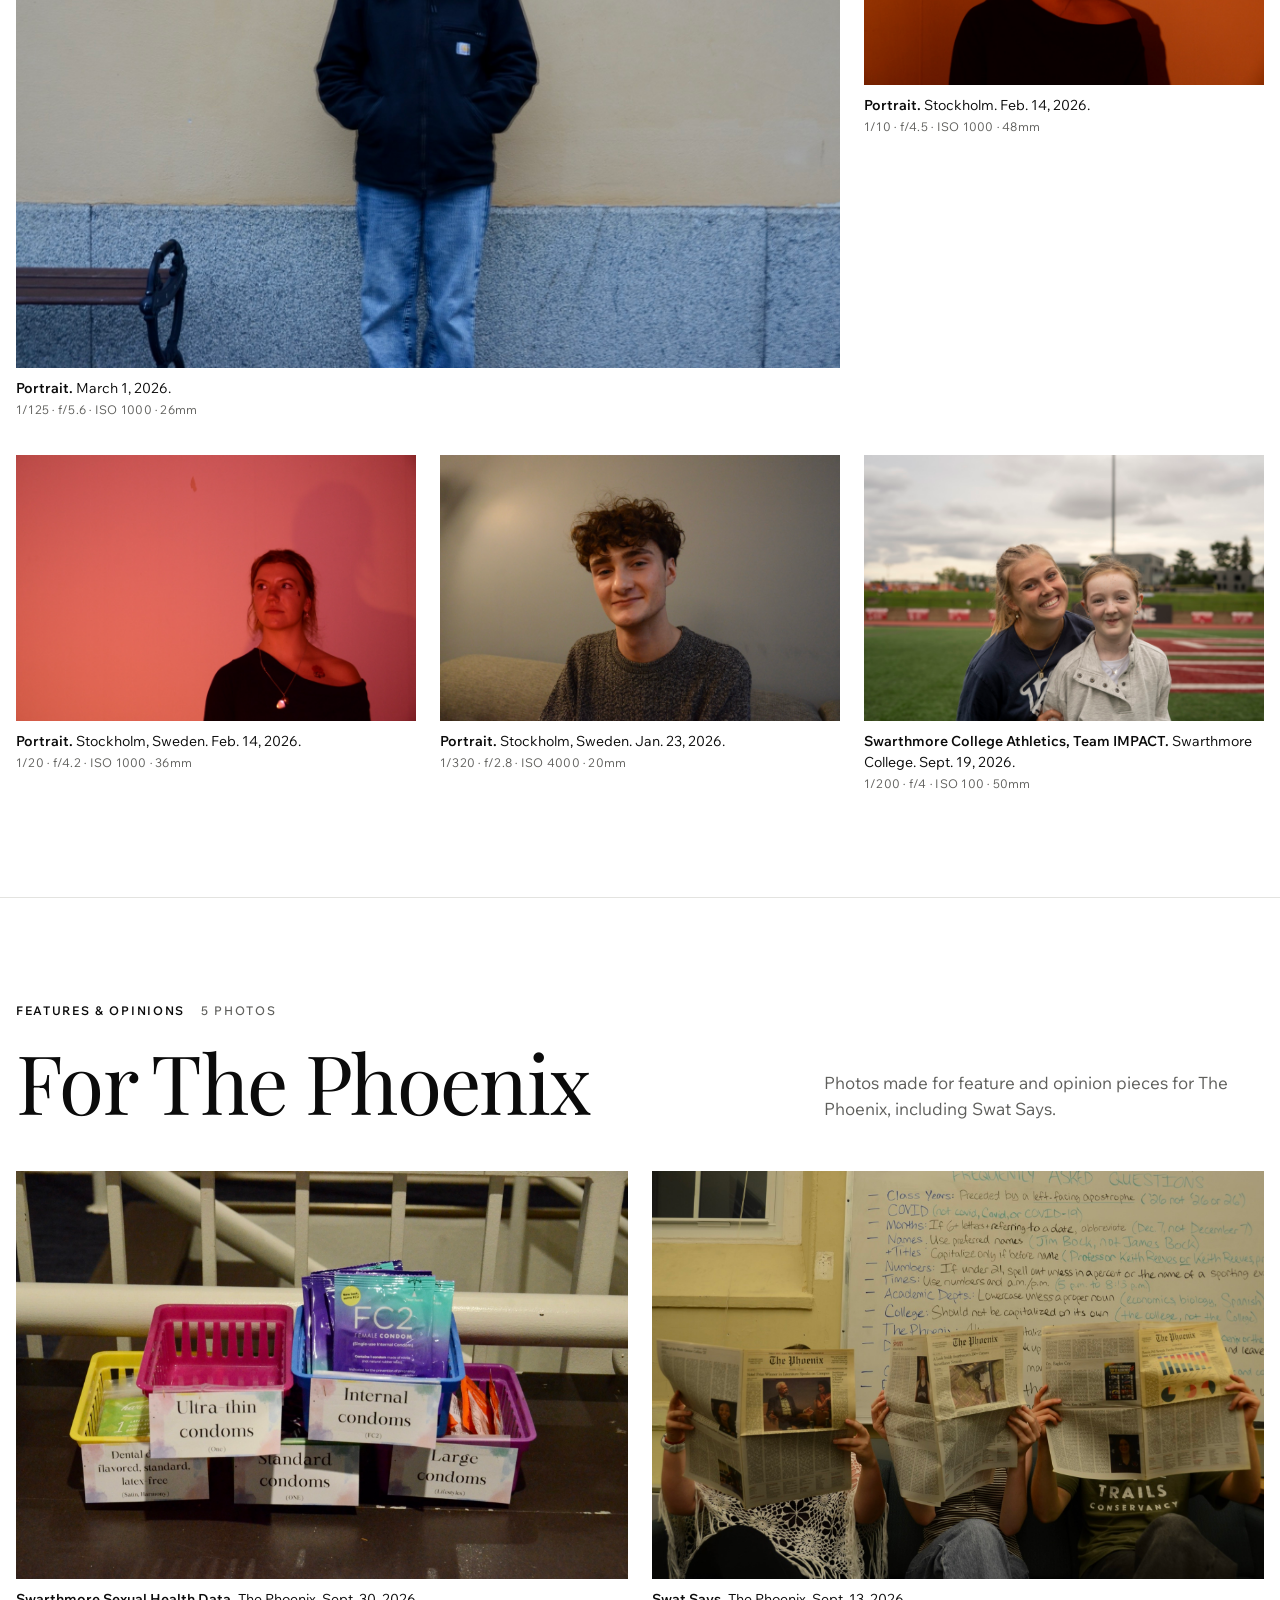
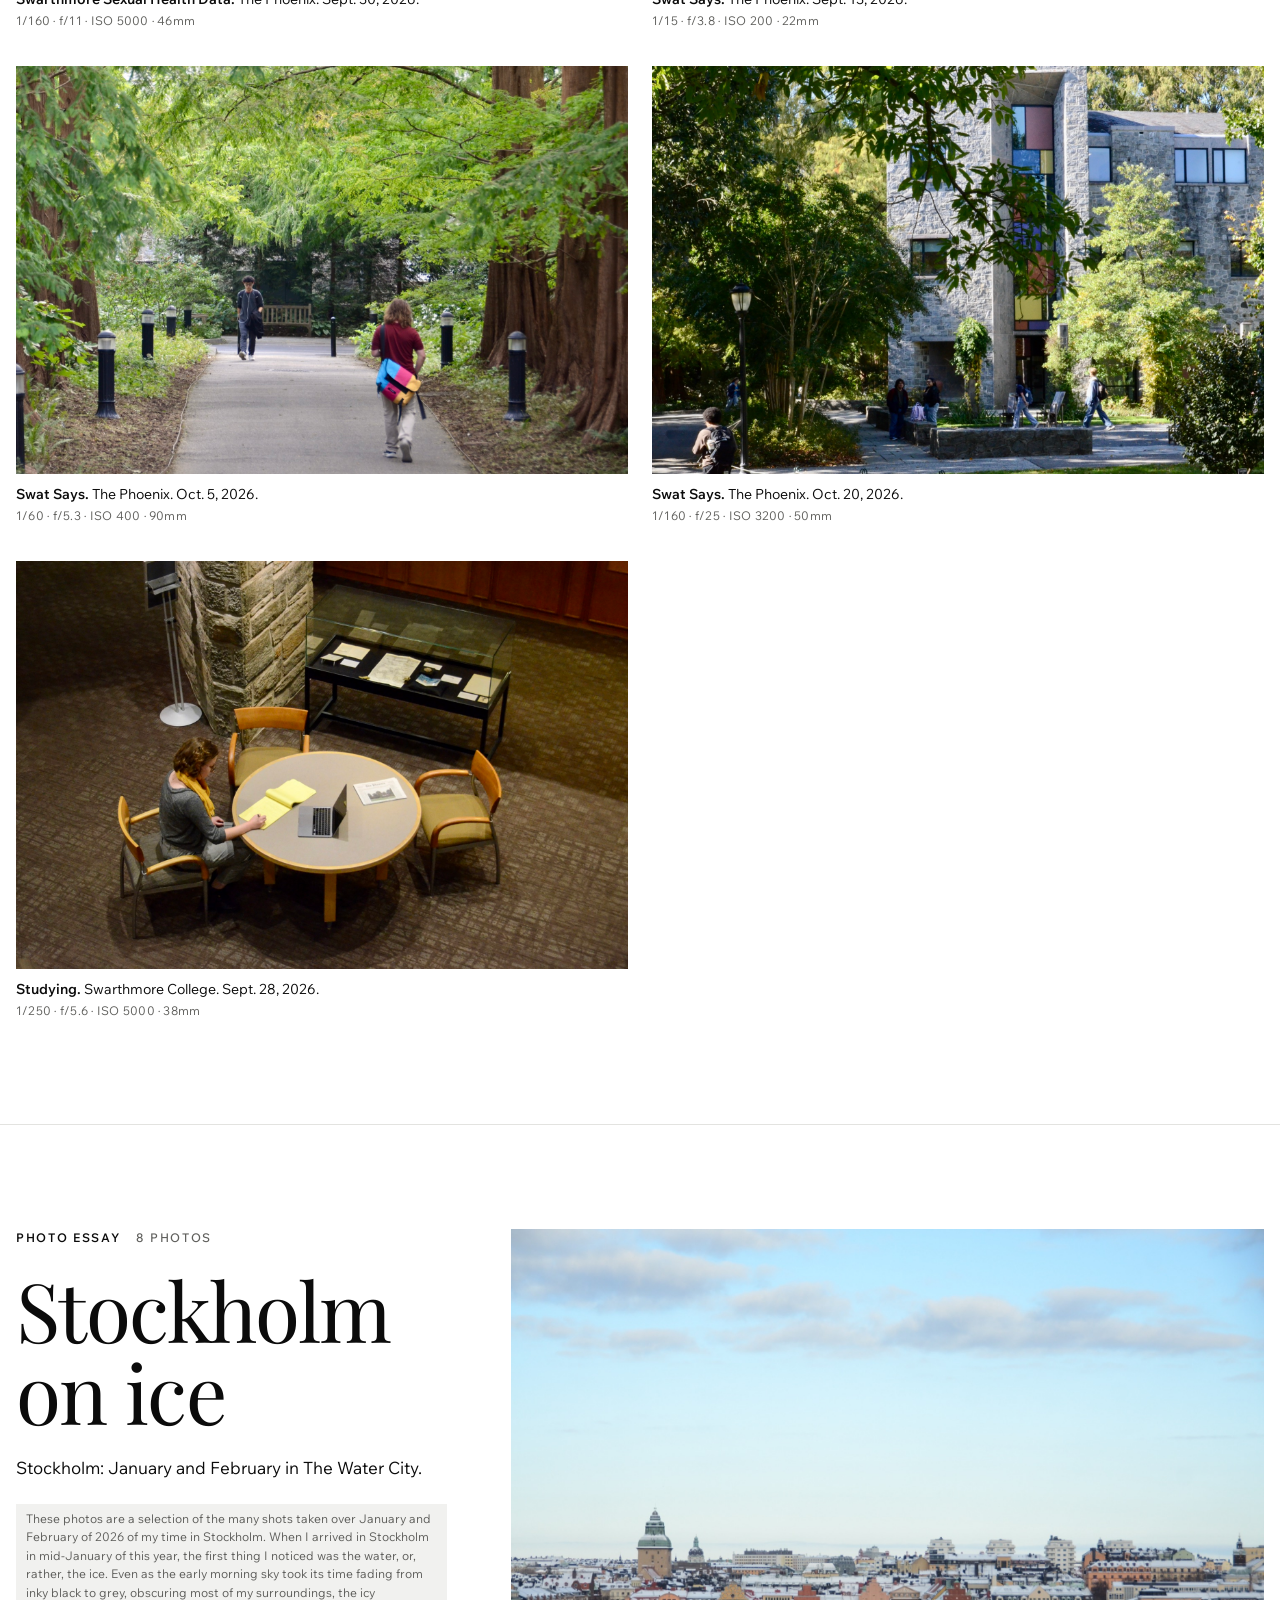
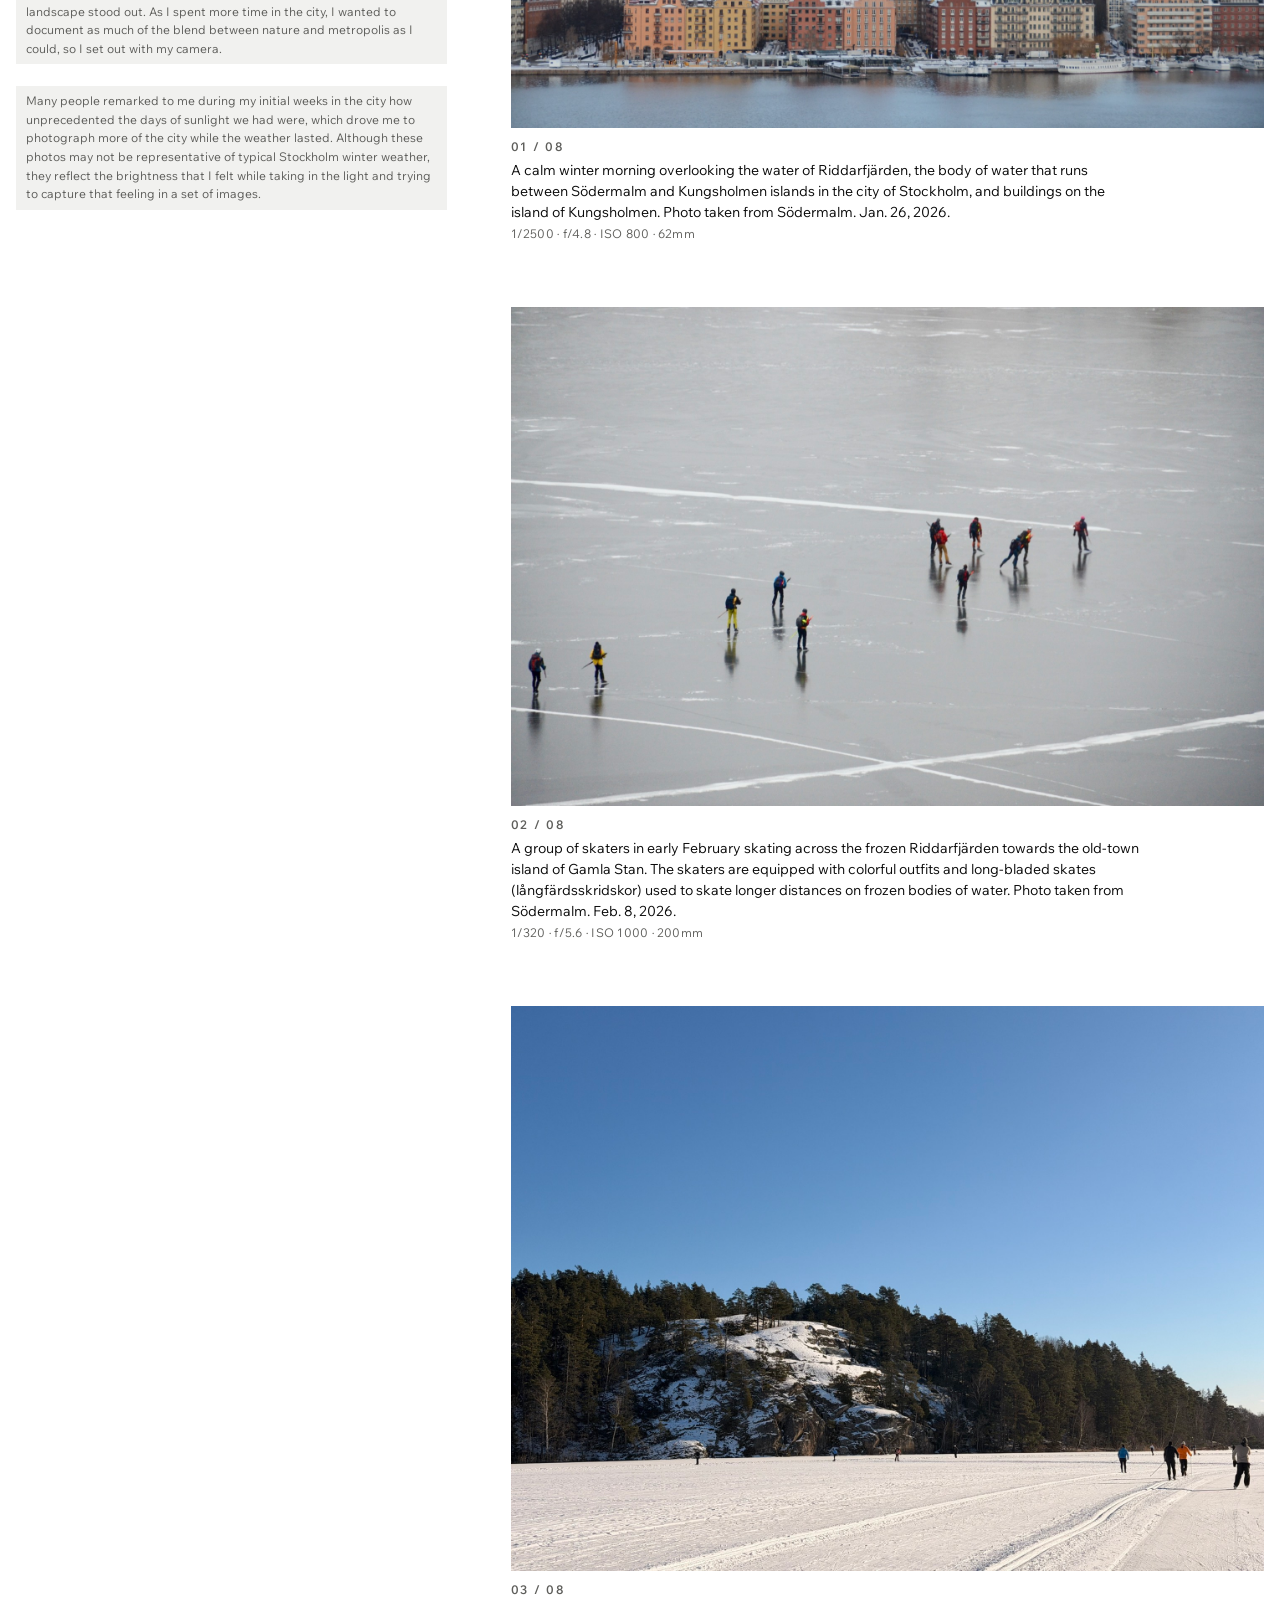
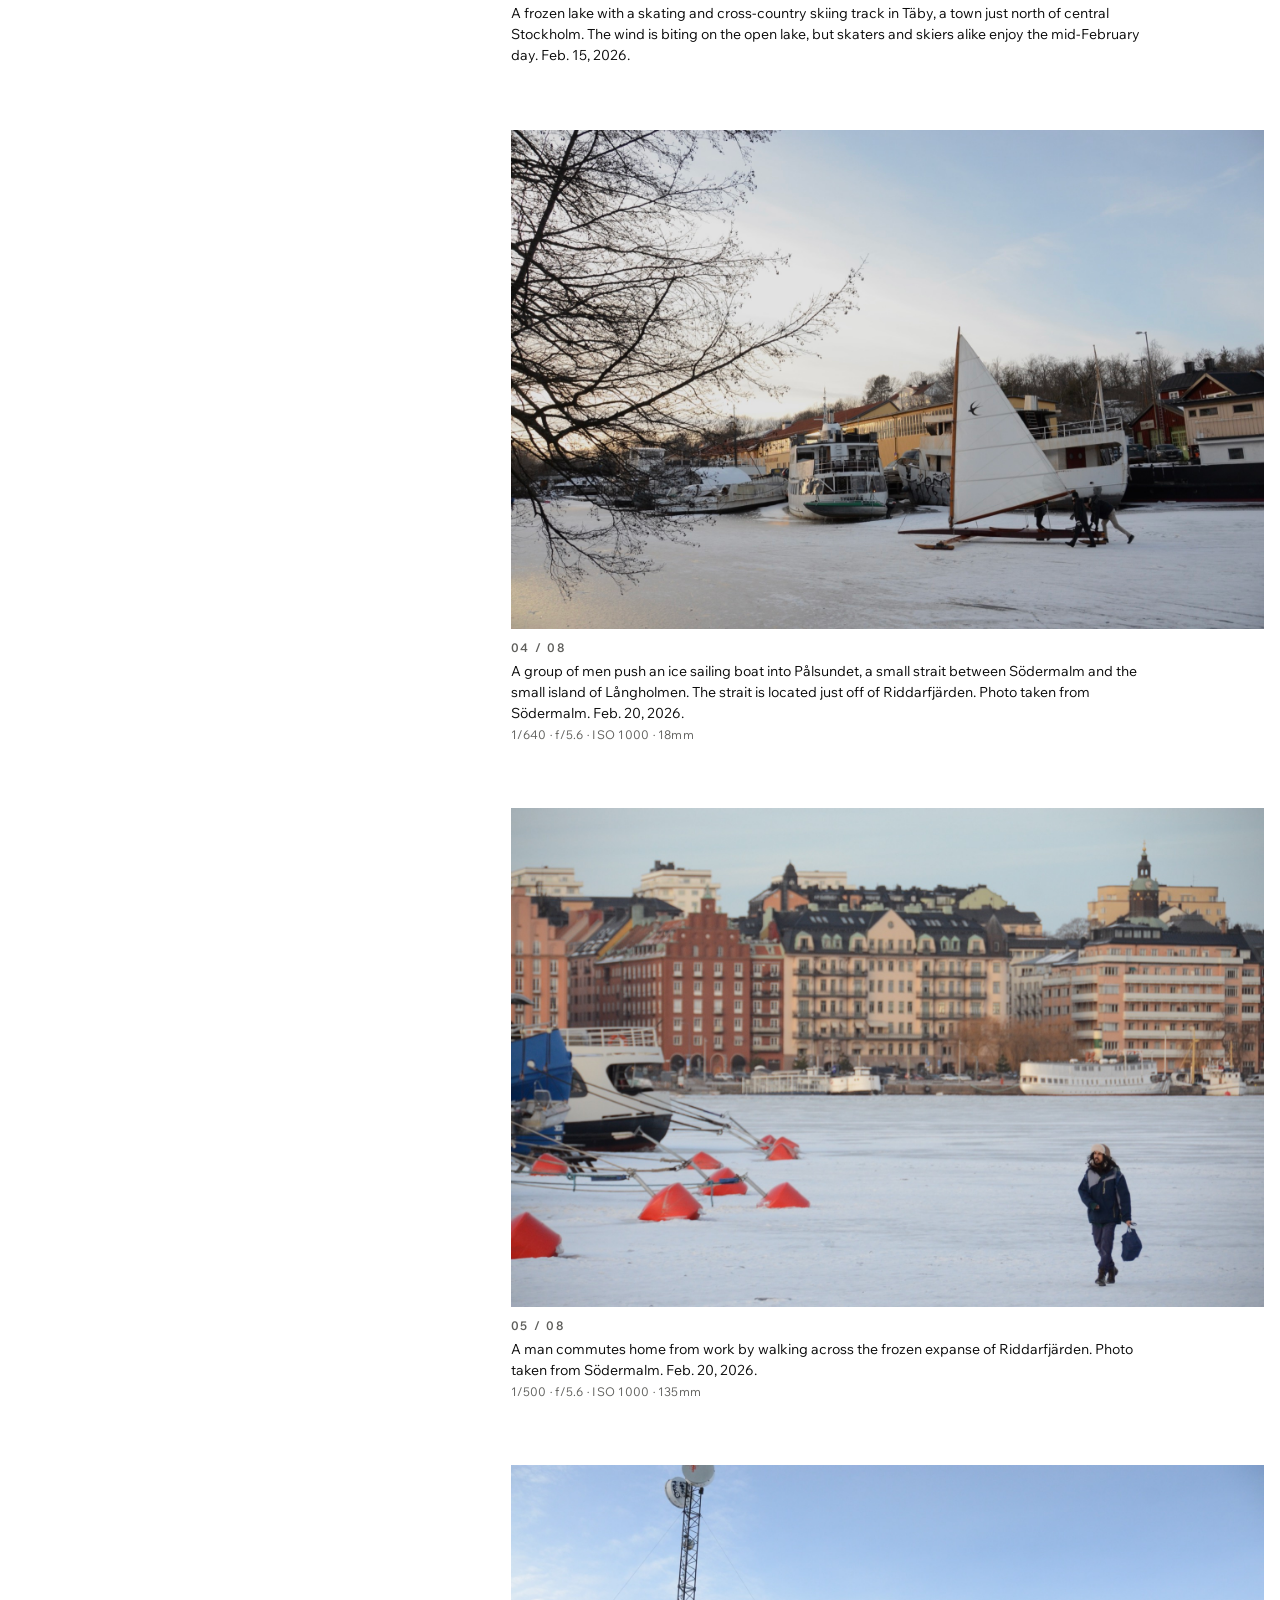
==== commit 1112d8d6: "text and image fixes" ====
--- a/index.html
+++ b/index.html
@@ -443,7 +443,7 @@
     <section id="features">
       <div class="wrap">
         <div class="sec-head">
-          <div class="eyebrow"><b>Features &amp; Opinions</b><span>4 photos</span></div>
+          <div class="eyebrow"><b>Features &amp; Opinions</b><span>5 photos</span></div>
           <h2>For The Phoenix</h2>
           <p class="lede">Photos made for feature and opinion pieces for The Phoenix, including Swat Says.</p>
         </div>
@@ -474,6 +474,13 @@
               <img src="images/features--the-phoenix-swat-says-2-2026.jpg" alt="Students pass a stone dorm in bright autumn sun." width="1800" height="1192" loading="lazy">
             </button>
             <figcaption><span class="dl">Swat Says.</span> The Phoenix. Oct. 20, 2026.<span class="exif">1/160 · f/25 · ISO 3200 · 50mm</span></figcaption>
+          </figure>
+
+          <figure class="c3">
+            <button class="frame" style="--ar:1800/1192">
+              <img src="images/features--dsc-6317.jpg" alt="Seen from above, a student works on a laptop and yellow notepad at a round table in a library." width="1800" height="1192" loading="lazy">
+            </button>
+            <figcaption><span class="dl">Studying.</span> Swarthmore College. Sept. 28, 2026.<span class="exif">1/250 · f/5.6 · ISO 5000 · 38mm</span></figcaption>
           </figure>
         </div>
       </div>
@@ -613,11 +620,15 @@
         <div class="sec-head">
           <div class="eyebrow"><b>Video</b></div>
           <h2>Moving pictures</h2>
-          <p class="lede">Your video goes here. On the live site this frame becomes an embedded YouTube or Vimeo player.</p>
+          <p class="lede">Video work.</p>
         </div>
         <figure>
-          <div class="frame ph r-169 t-turf"><span class="play"><span></span></span></div>
-          <p class="sample">Sample: no video folder yet</p>
+          <div class="frame r-169">
+            <video controls preload="metadata" playsinline poster="images/video--pia-poster.jpg" width="1280" height="720">
+              <source src="video/pia-video.mp4" type="video/mp4">
+            </video>
+          </div>
+          <figcaption><span class="dl">PiA Video.</span> 2026.</figcaption>
         </figure>
       </div>
     </section>
--- a/css/style.css
+++ b/css/style.css
@@ -84,6 +84,10 @@
 
 figcaption { font-size: 14px; line-height: 1.5; max-width: 70ch; }
 figcaption .dl { font-weight: 600; }
+/* article link under a photo (seattle-times.html); hidden until a real URL replaces the placeholder */
+.story { justify-self: start; font-size: 13px; font-weight: 500; letter-spacing: .02em; text-decoration: underline; text-decoration-thickness: 1px; text-underline-offset: 4px; }
+.story:hover { color: var(--muted); }
+.story[href="PASTE-ARTICLE-LINK"] { display: none; }
 .exif { display: block; font-size: 12px; color: var(--muted); letter-spacing: .02em; margin-top: 2px; font-variant-numeric: tabular-nums; }
 
 /* placeholder tones, only for sample video and blog */
@@ -124,6 +128,7 @@
 .play span { width: 88px; height: 88px; border-radius: 50%; background: rgba(255,255,255,.92); display: grid; place-items: center; }
 .play span::before { content: ""; border-left: 26px solid #111; border-top: 16px solid transparent; border-bottom: 16px solid transparent; margin-left: 6px; }
 .r-169 { aspect-ratio: 16 / 9; cursor: default; }
+.frame video { position: absolute; inset: 0; width: 100%; height: 100%; object-fit: contain; background: #000; }
 
 /* blog */
 .posts { display: grid; border-top: 1px solid var(--fg); }
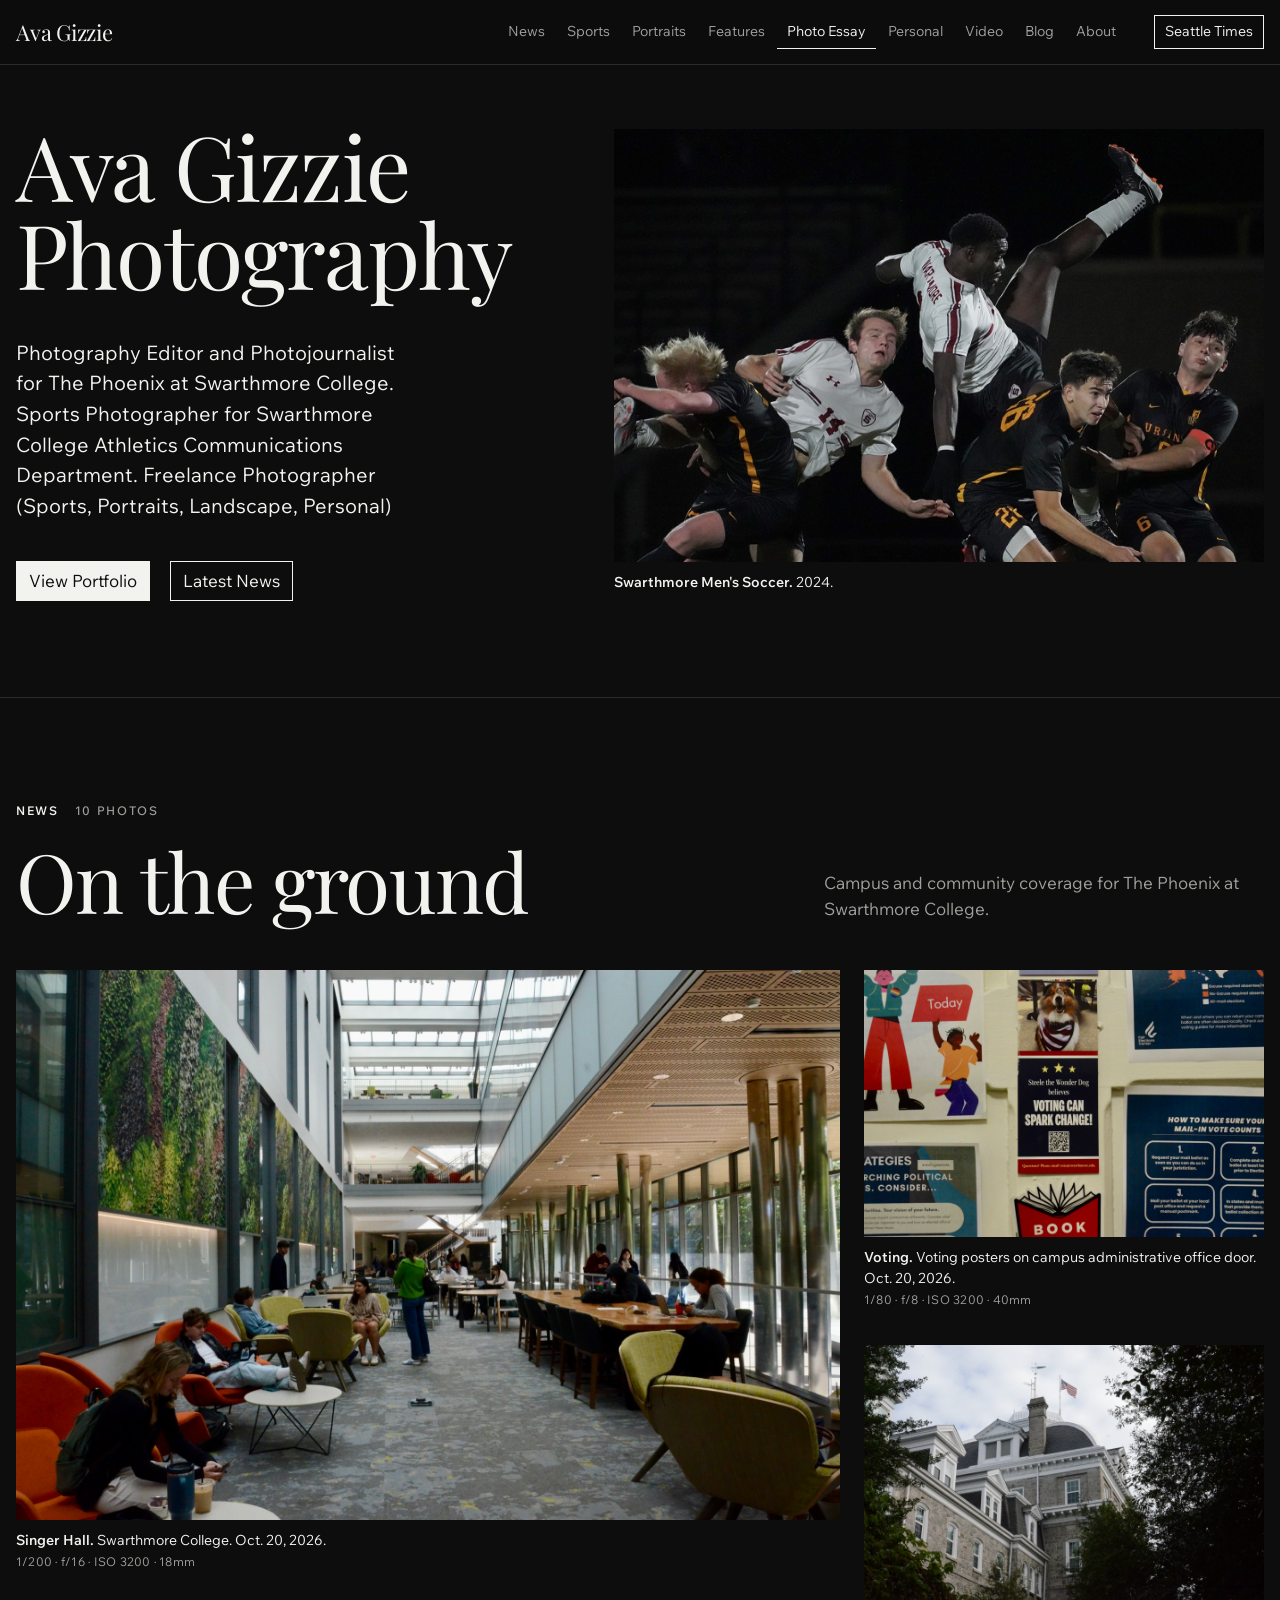
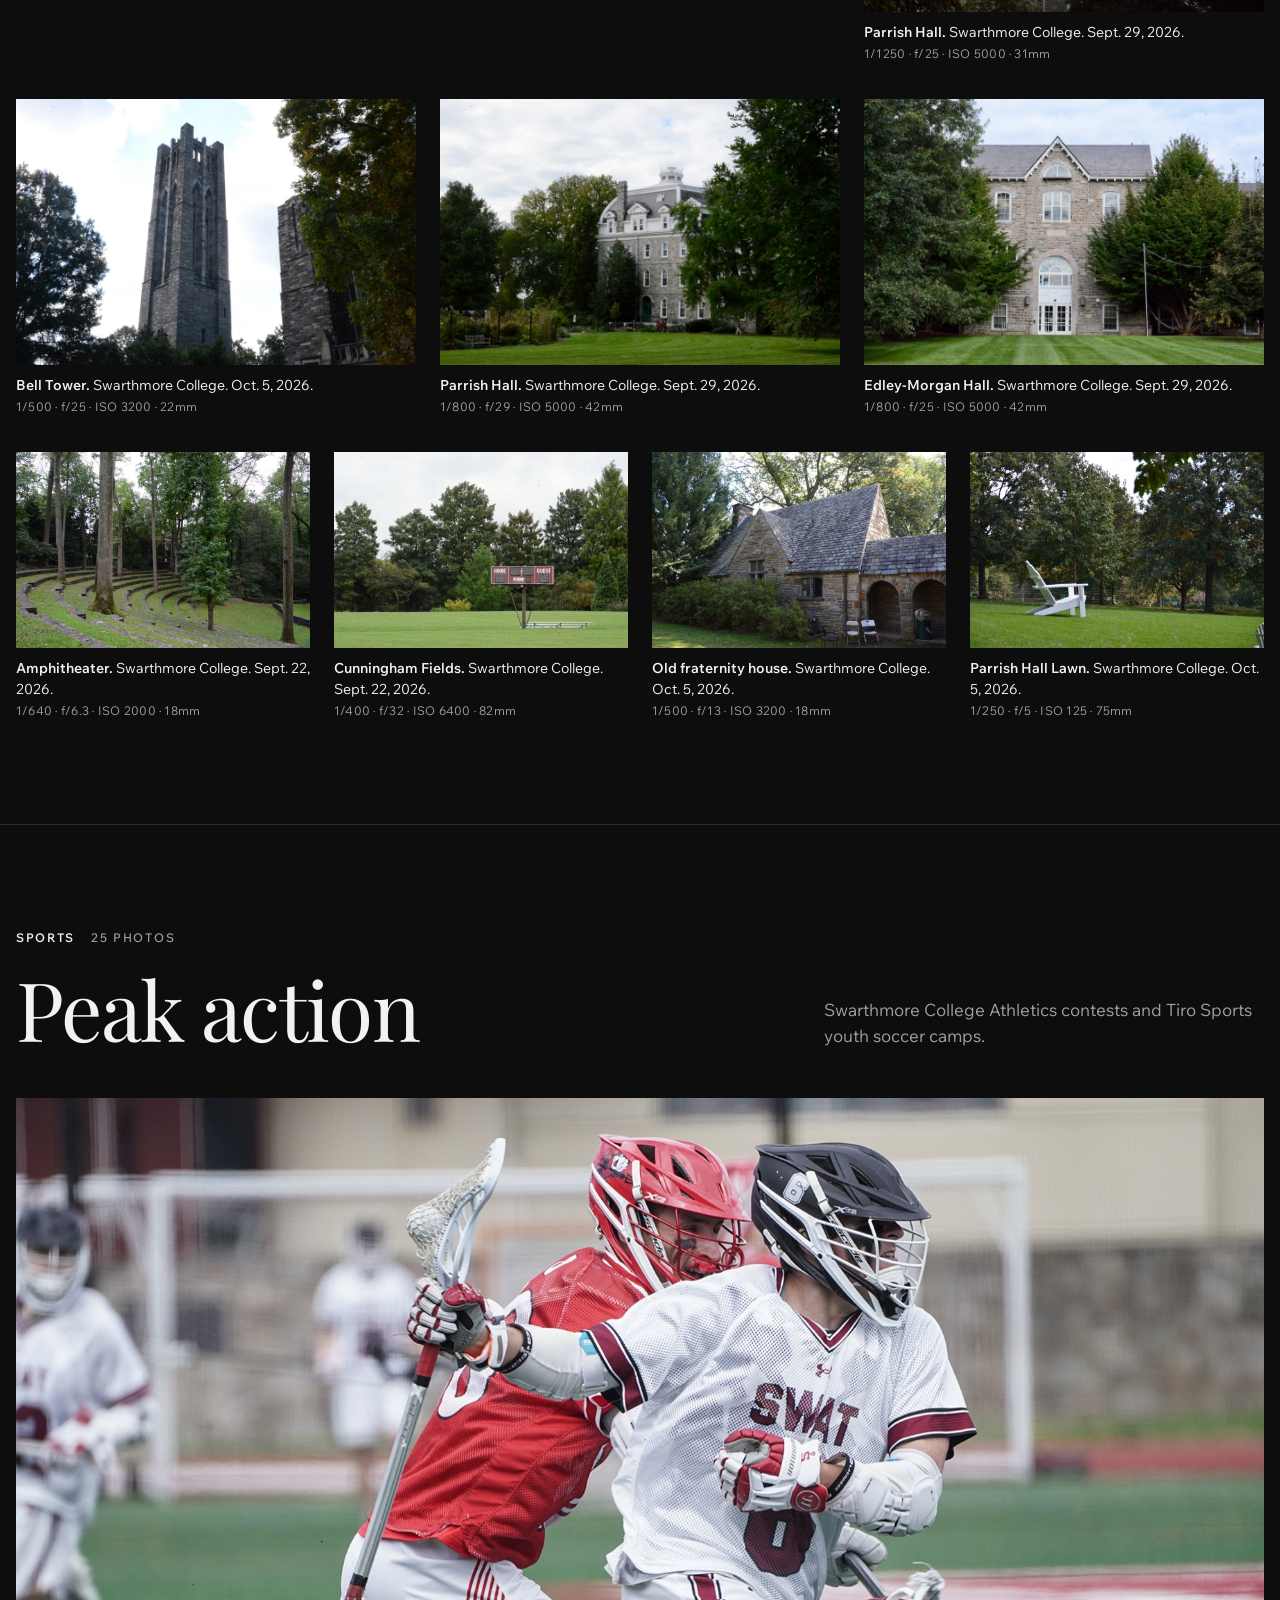
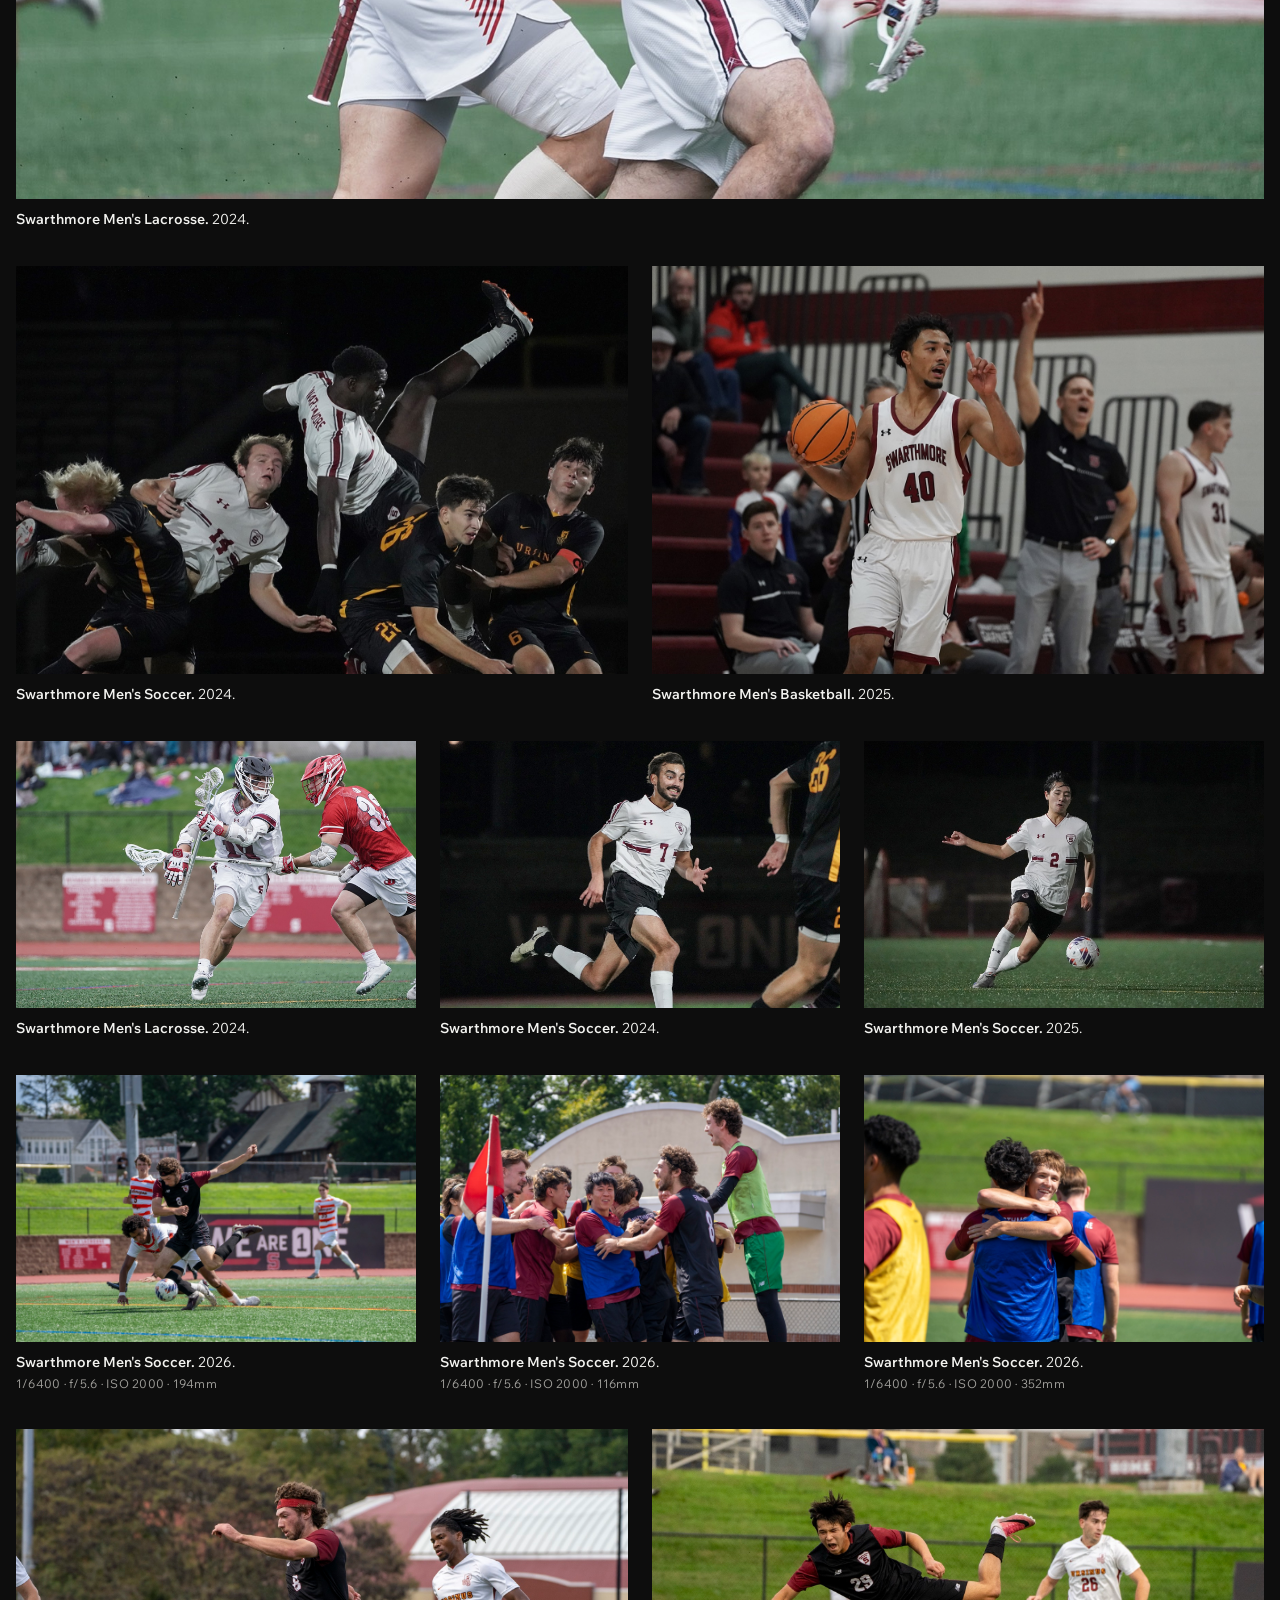
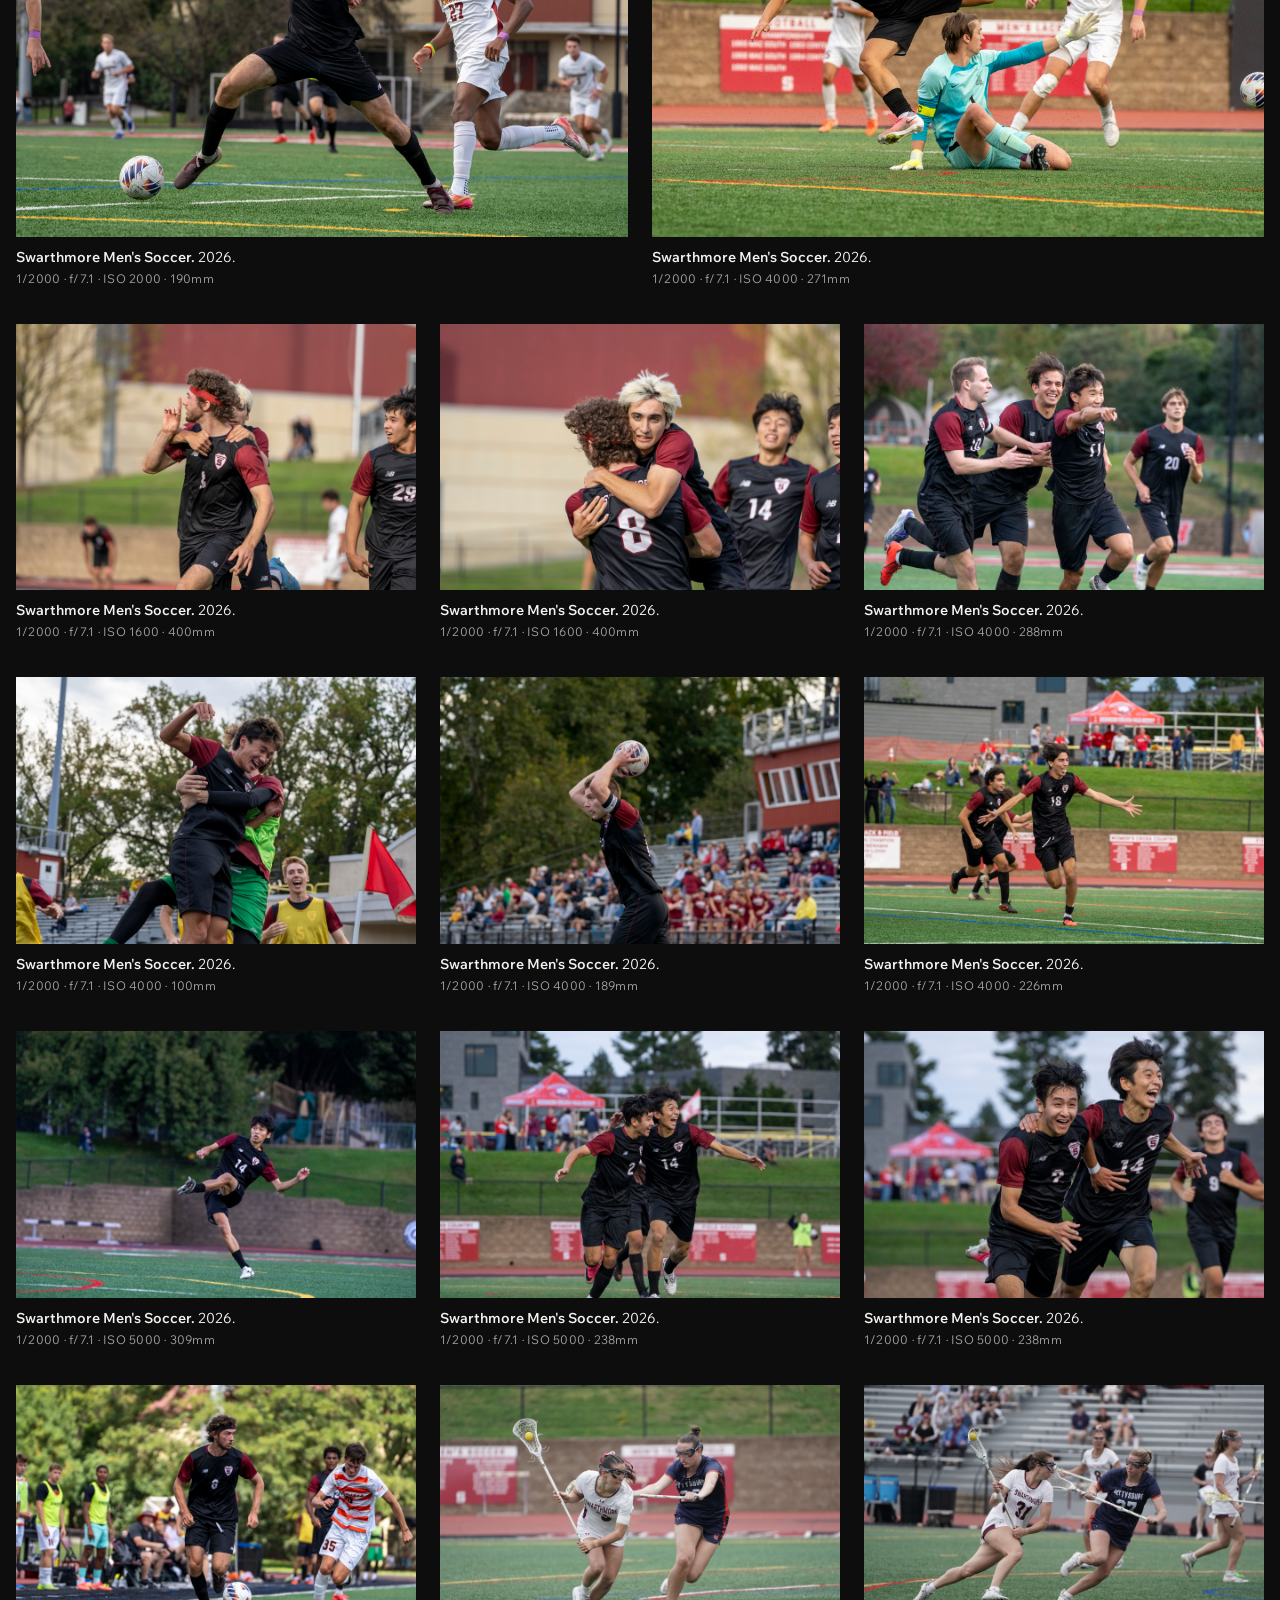
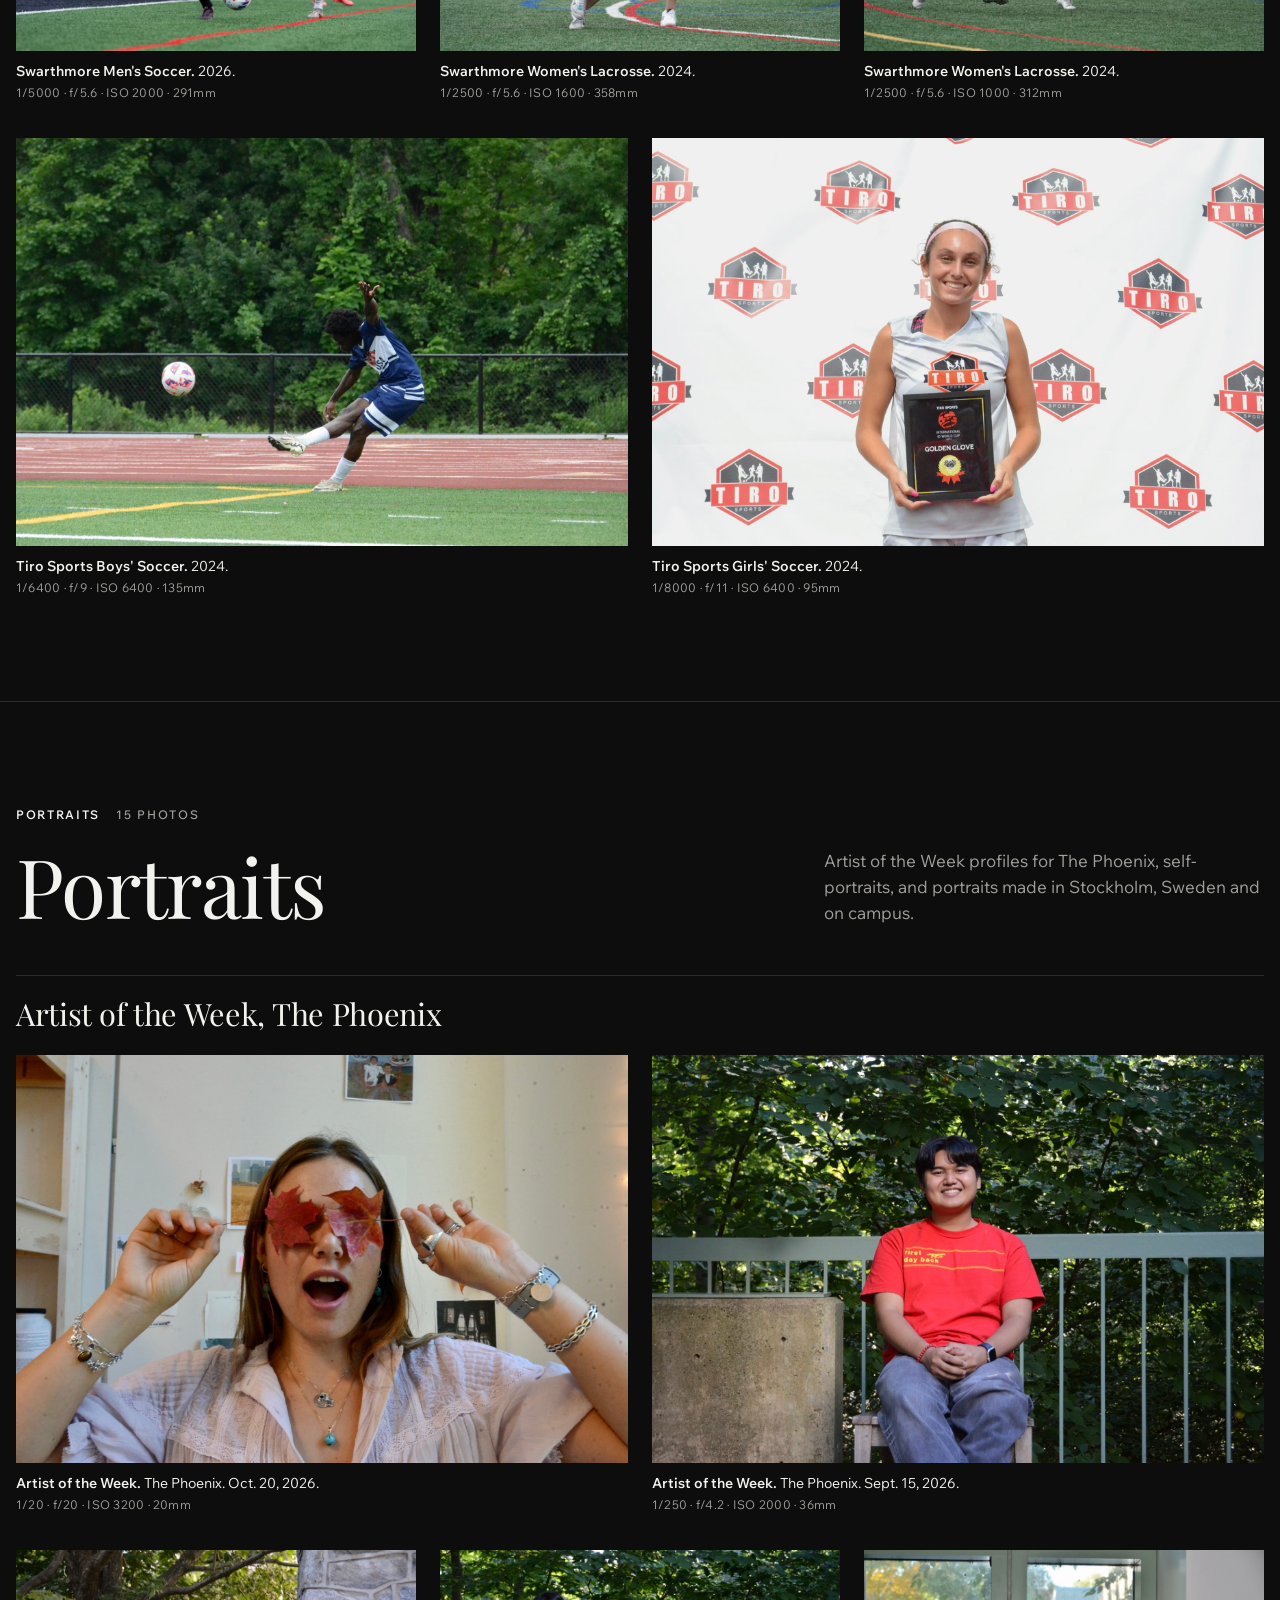
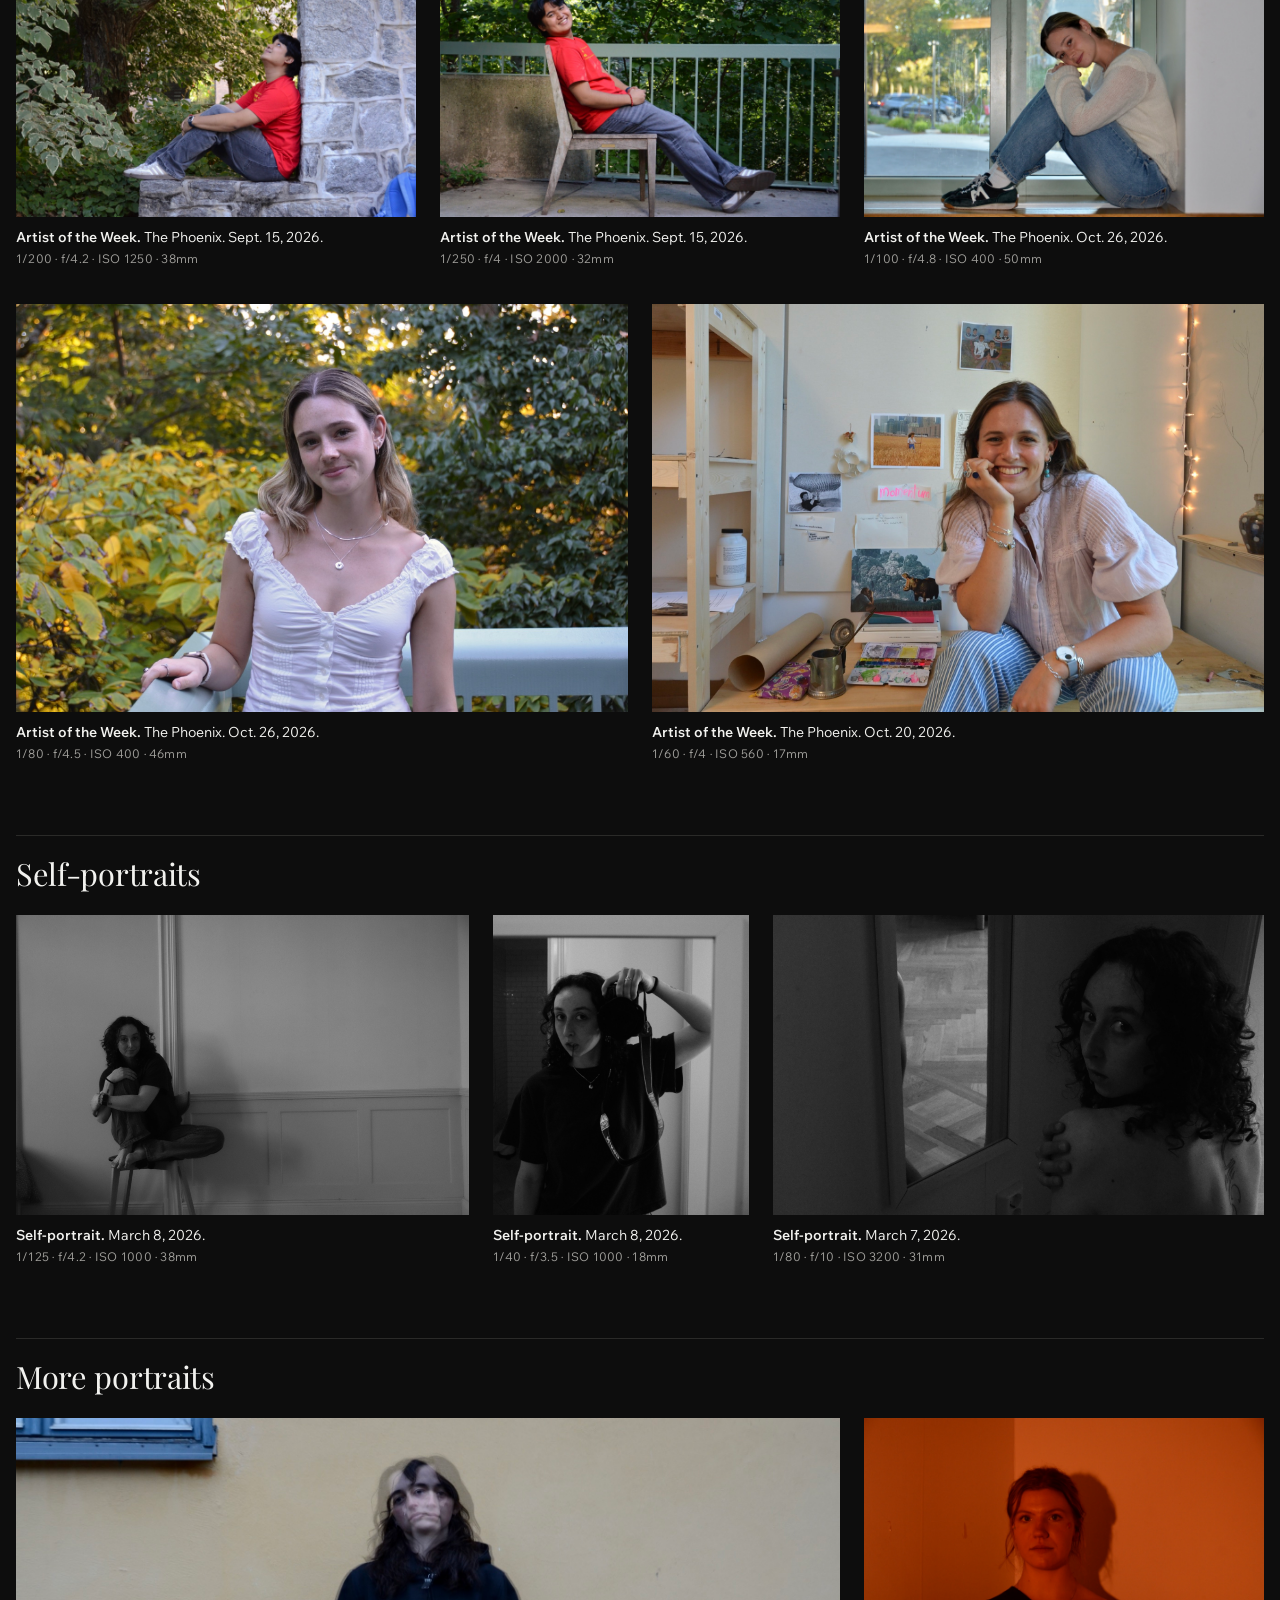
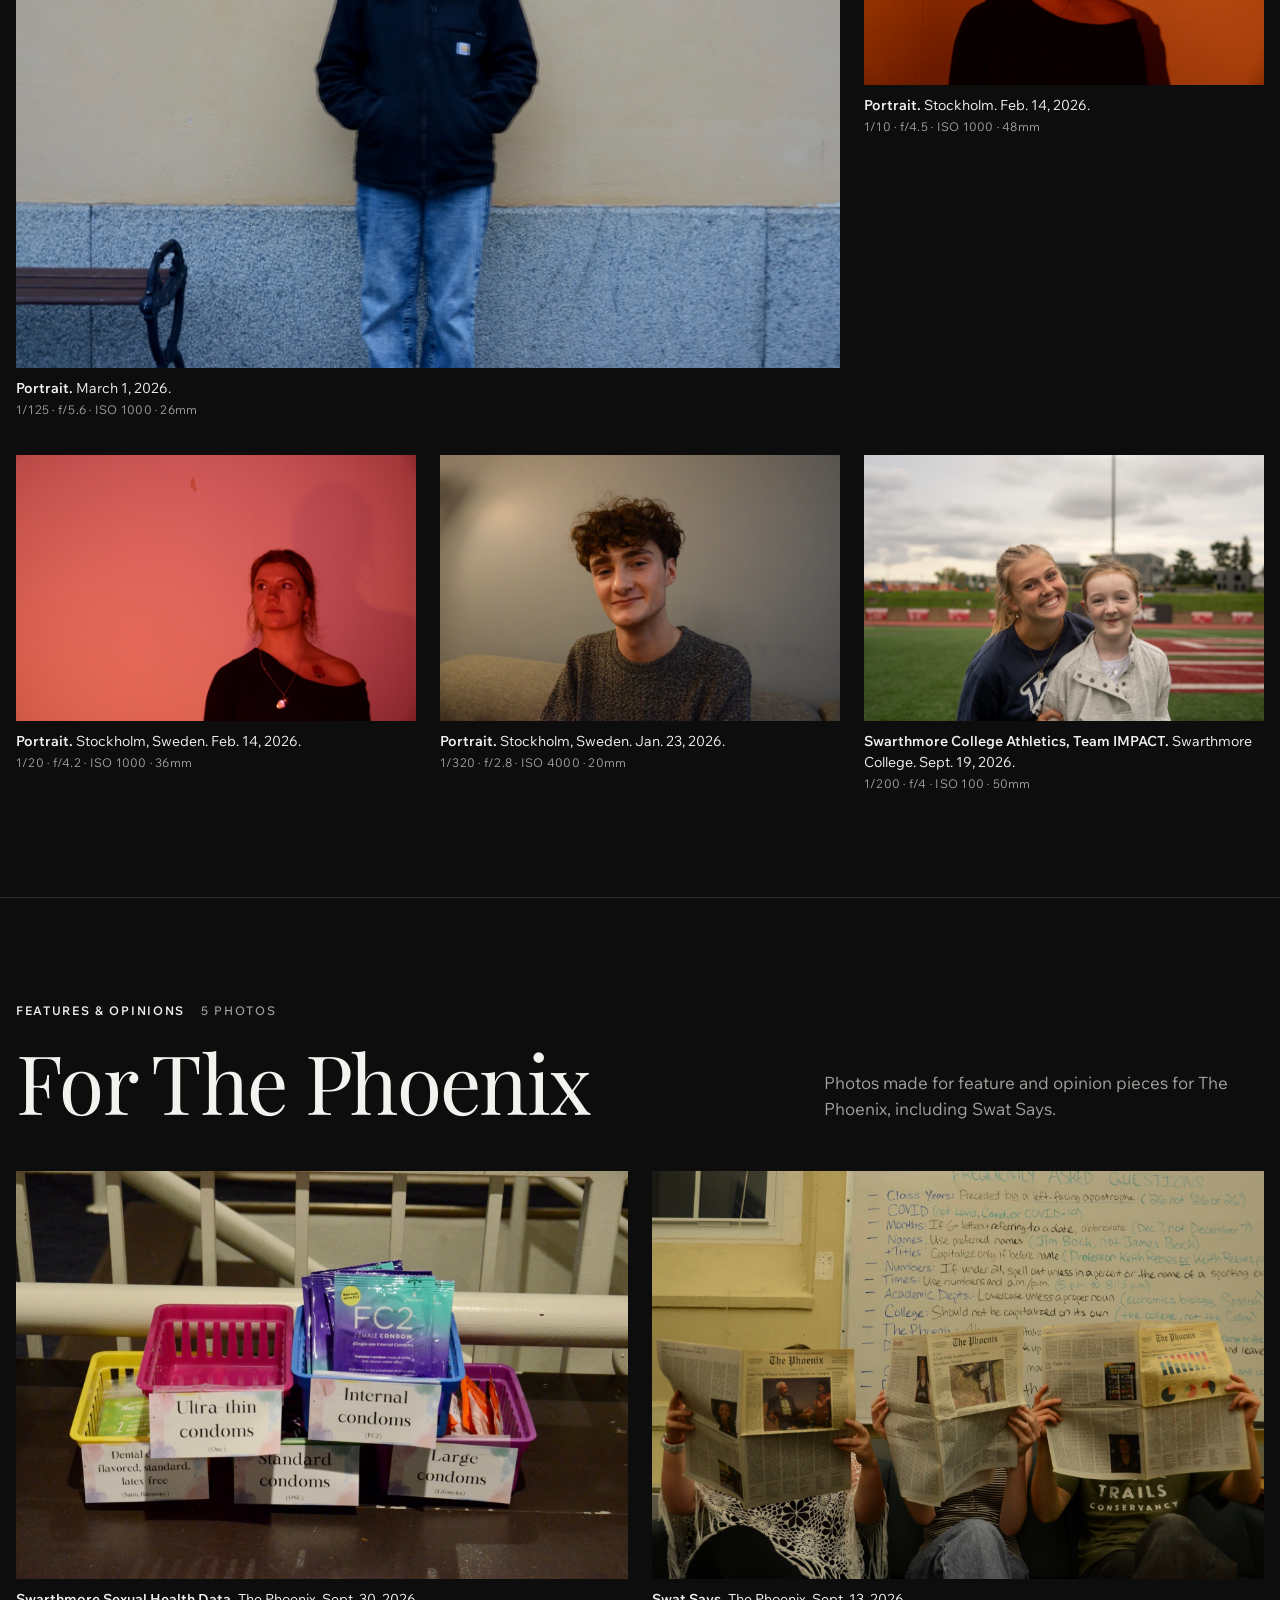
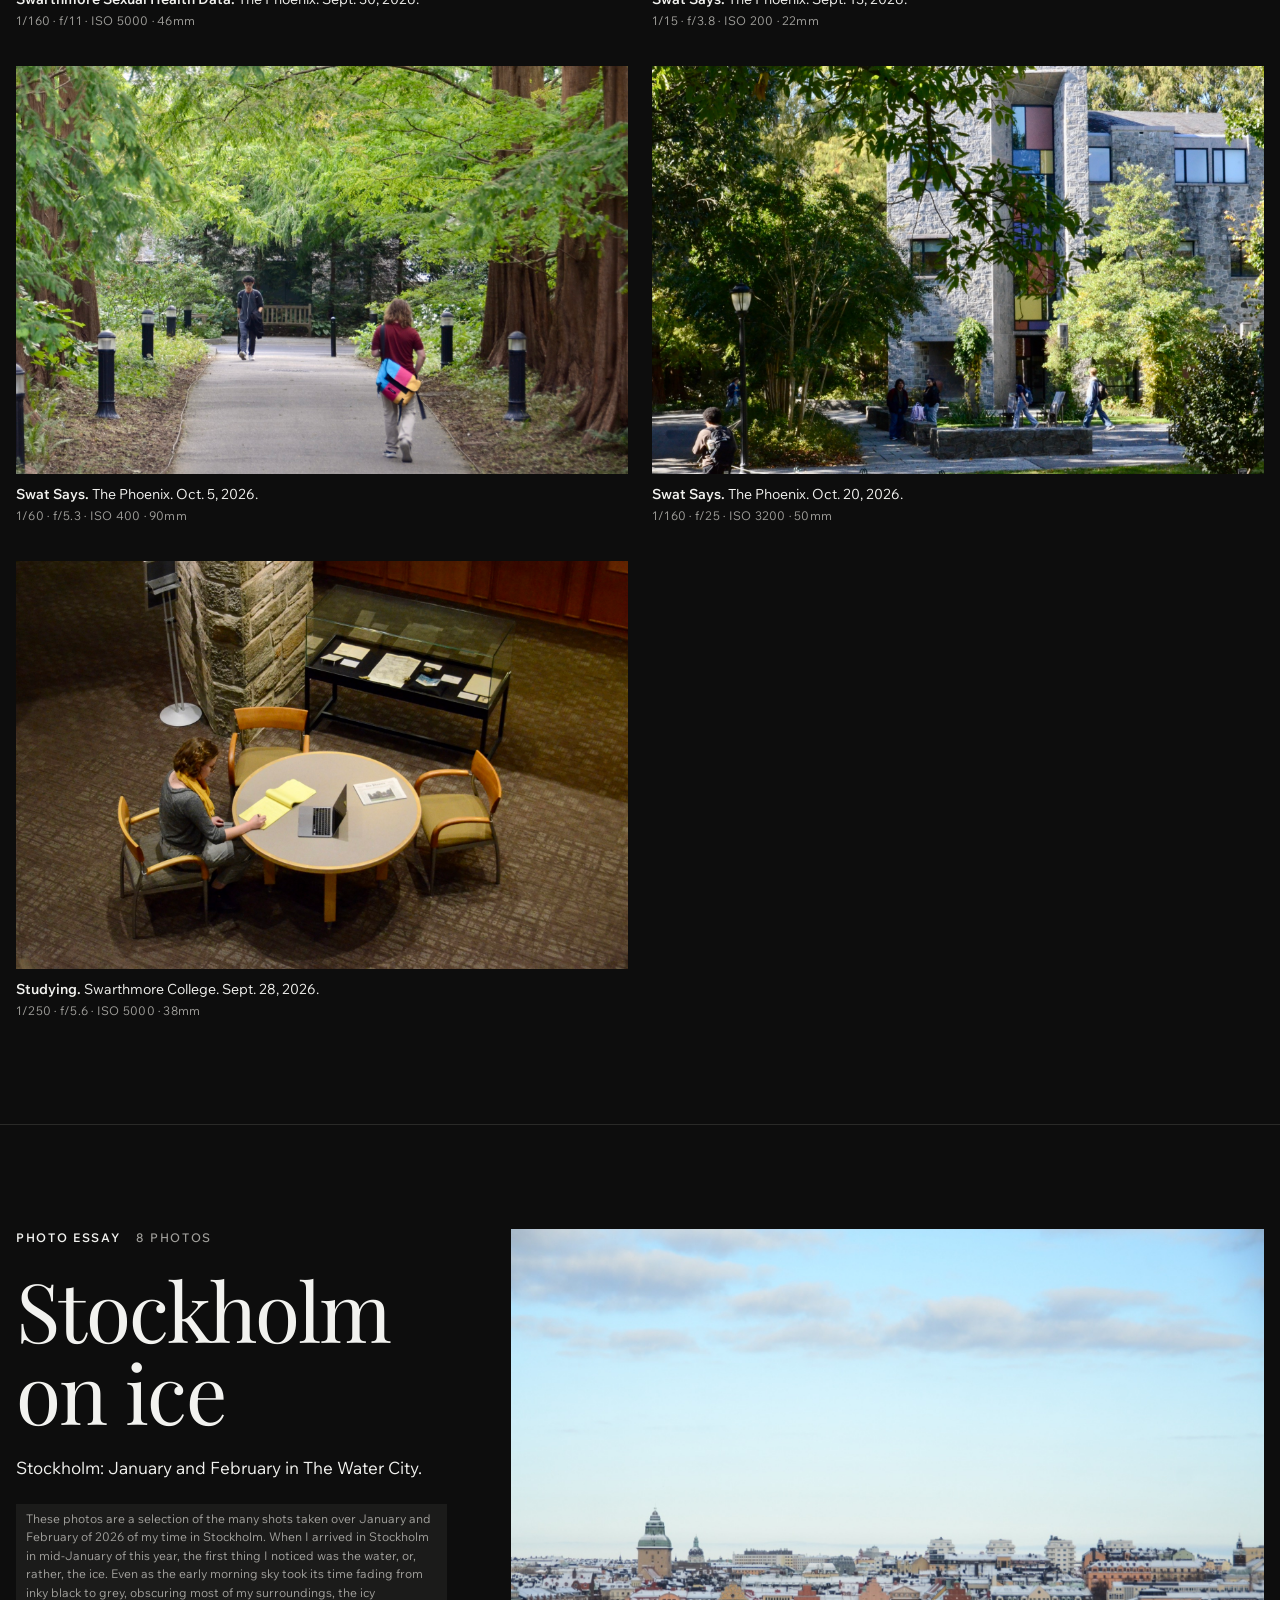
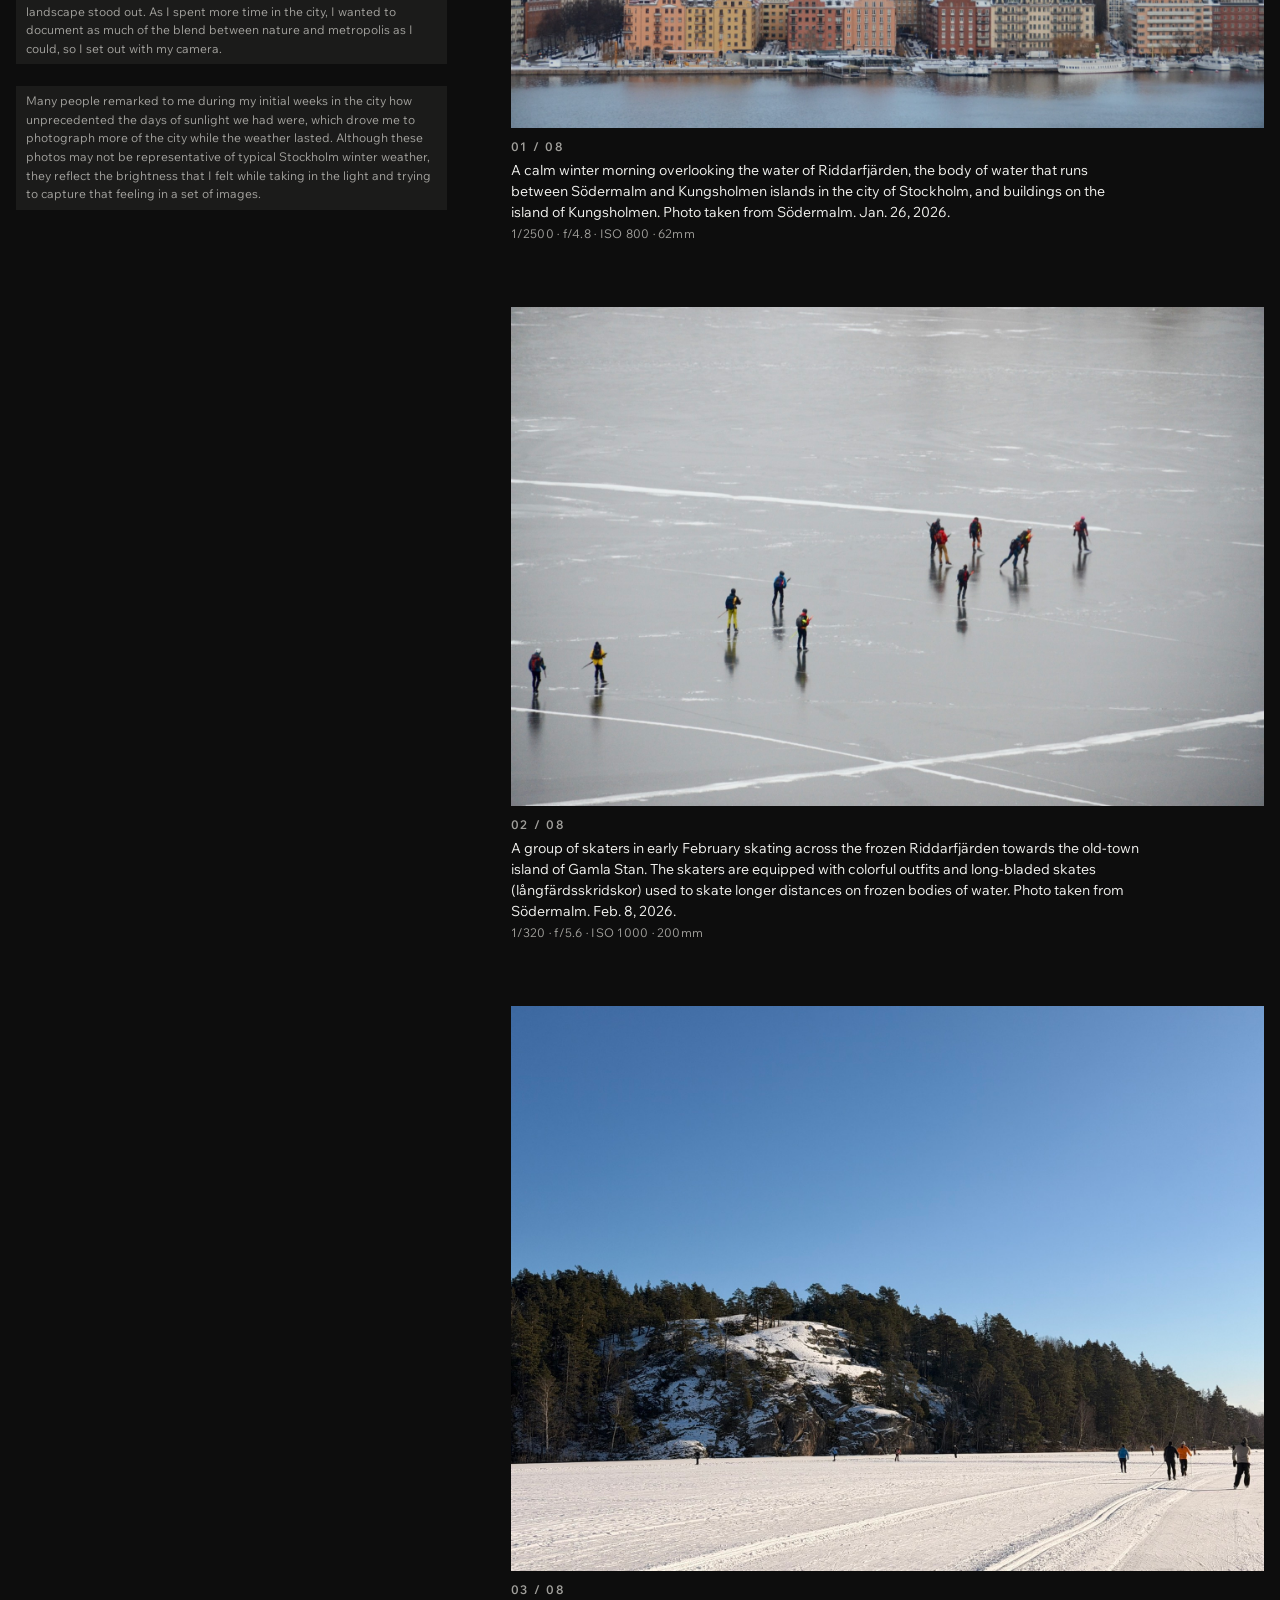
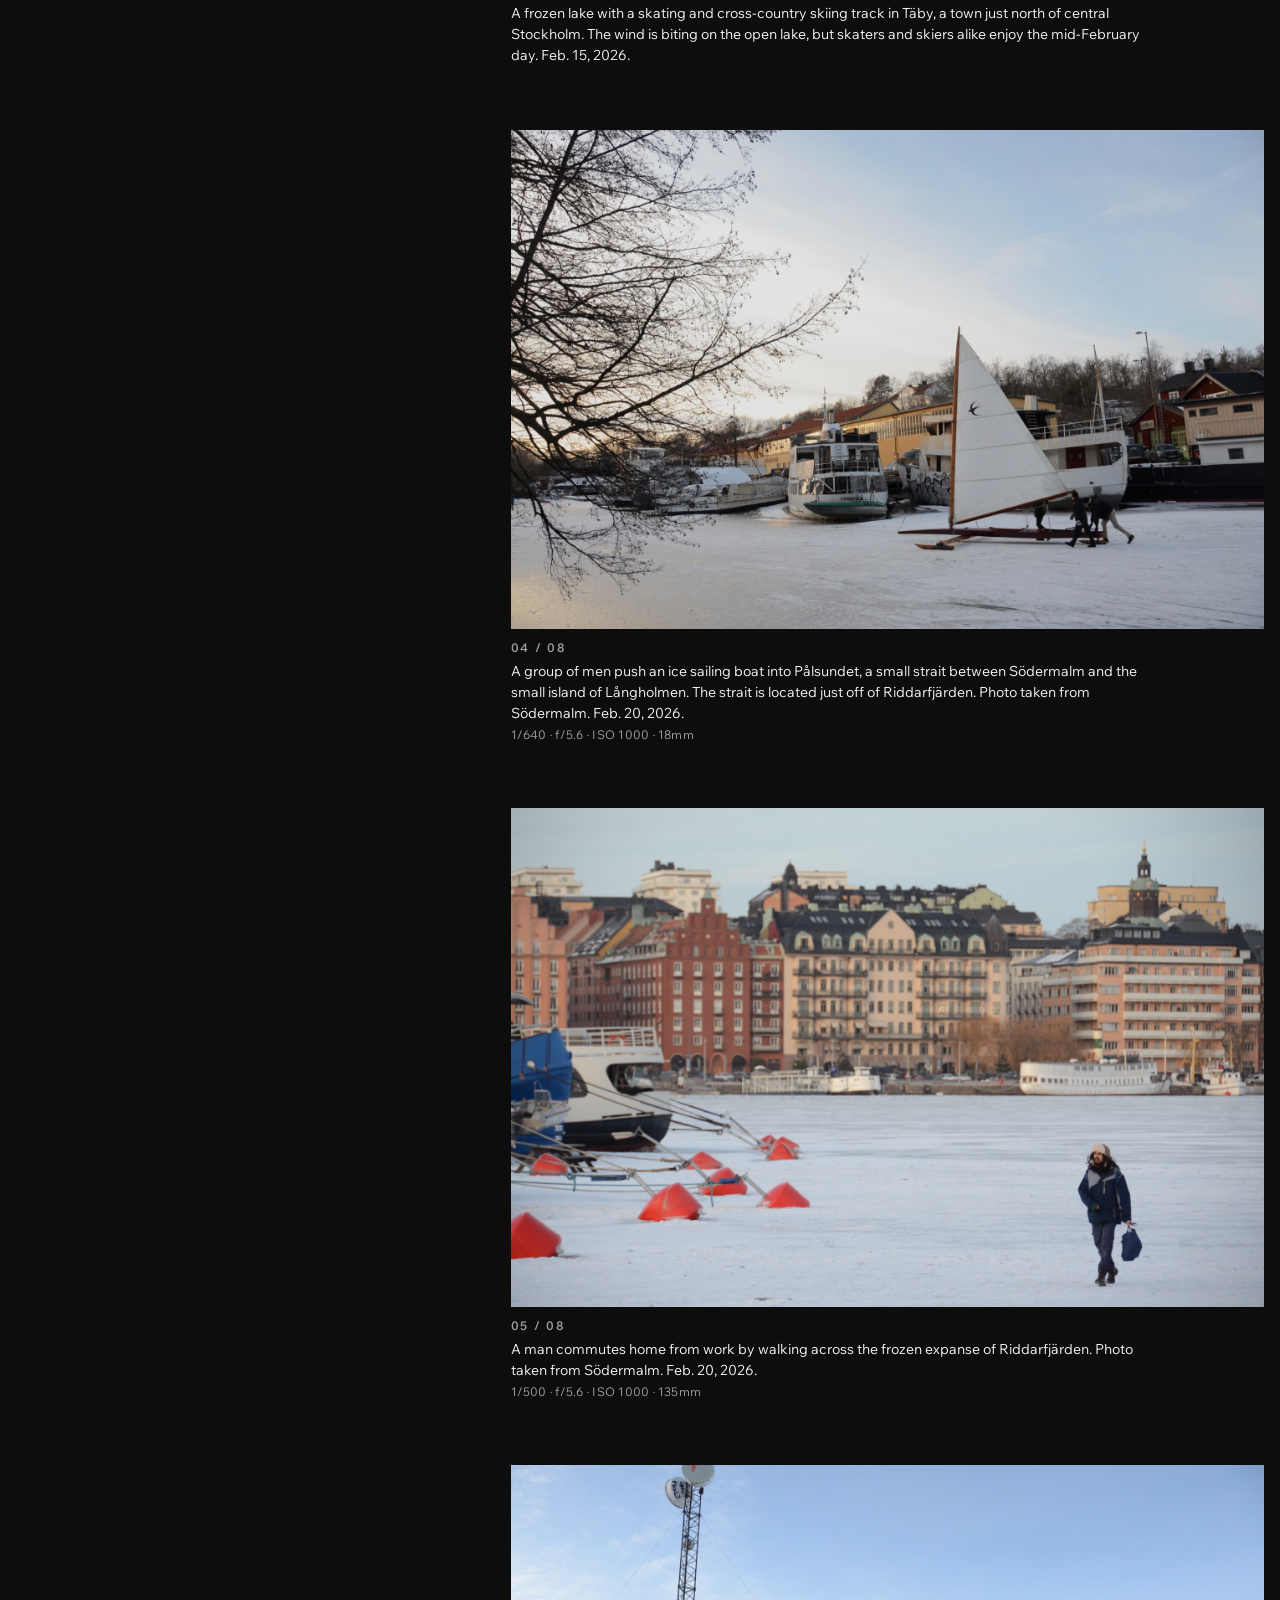
==== commit bcd72dc7: "dark mode standard" ====
--- a/index.html
+++ b/index.html
@@ -3,6 +3,7 @@
 <head>
   <meta charset="utf-8">
   <meta name="viewport" content="width=device-width, initial-scale=1, viewport-fit=cover">
+  <meta name="color-scheme" content="dark">
   <title>Ava Gizzie Photography</title>
   <meta name="description" content="Photojournalism portfolio of Ava Gizzie: news, sports, portraits, features and photo essays.">
   <link rel="preconnect" href="https://fonts.googleapis.com">
--- a/css/style.css
+++ b/css/style.css
@@ -5,28 +5,19 @@
 img { max-width: 100%; }
 [hidden] { display: none !important; }
 
-/* Layout: white gallery wall, one long scroll. Large light serif for names and section titles, quiet sans for everything else, square black buttons. Photos carry all the color. */
+/* Layout: dark gallery wall, one long scroll. Large light serif for names and section titles, quiet sans for everything else, square buttons. Photos carry all the color. Always dark, regardless of the visitor's system setting. */
 :root {
-  --bg: #ffffff;
-  --surface: #f1f1ef;
-  --fg: #0b0b0b;
-  --muted: #5f5f5c;
-  --rule: #e3e3e0;
+  --bg: #0d0d0d;
+  --surface: #1b1b1a;
+  --fg: #f2f2ef;
+  --muted: #a09f9b;
+  --rule: #2a2a28;
+  color-scheme: dark;
   --display: "Playfair Display", "Didot", "Bodoni 72", Georgia, serif;
   --body: "Wix Madefor Text", "Helvetica Neue", Helvetica, Arial, sans-serif;
   --gutter-l: max(16px, env(safe-area-inset-left, 0px));
   --gutter-r: max(16px, env(safe-area-inset-right, 0px));
   --maxw: 1320px;
-}
-@media (prefers-color-scheme: dark) {
-  :root:not([data-theme="light"]) {
-    --bg: #0d0d0d; --surface: #1b1b1a; --fg: #f2f2ef; --muted: #a09f9b; --rule: #2a2a28;
-    color-scheme: dark;
-  }
-}
-:root[data-theme="dark"] {
-  --bg: #0d0d0d; --surface: #1b1b1a; --fg: #f2f2ef; --muted: #a09f9b; --rule: #2a2a28;
-  color-scheme: dark;
 }
 
 html { scroll-behavior: smooth; scroll-padding-top: 72px; }
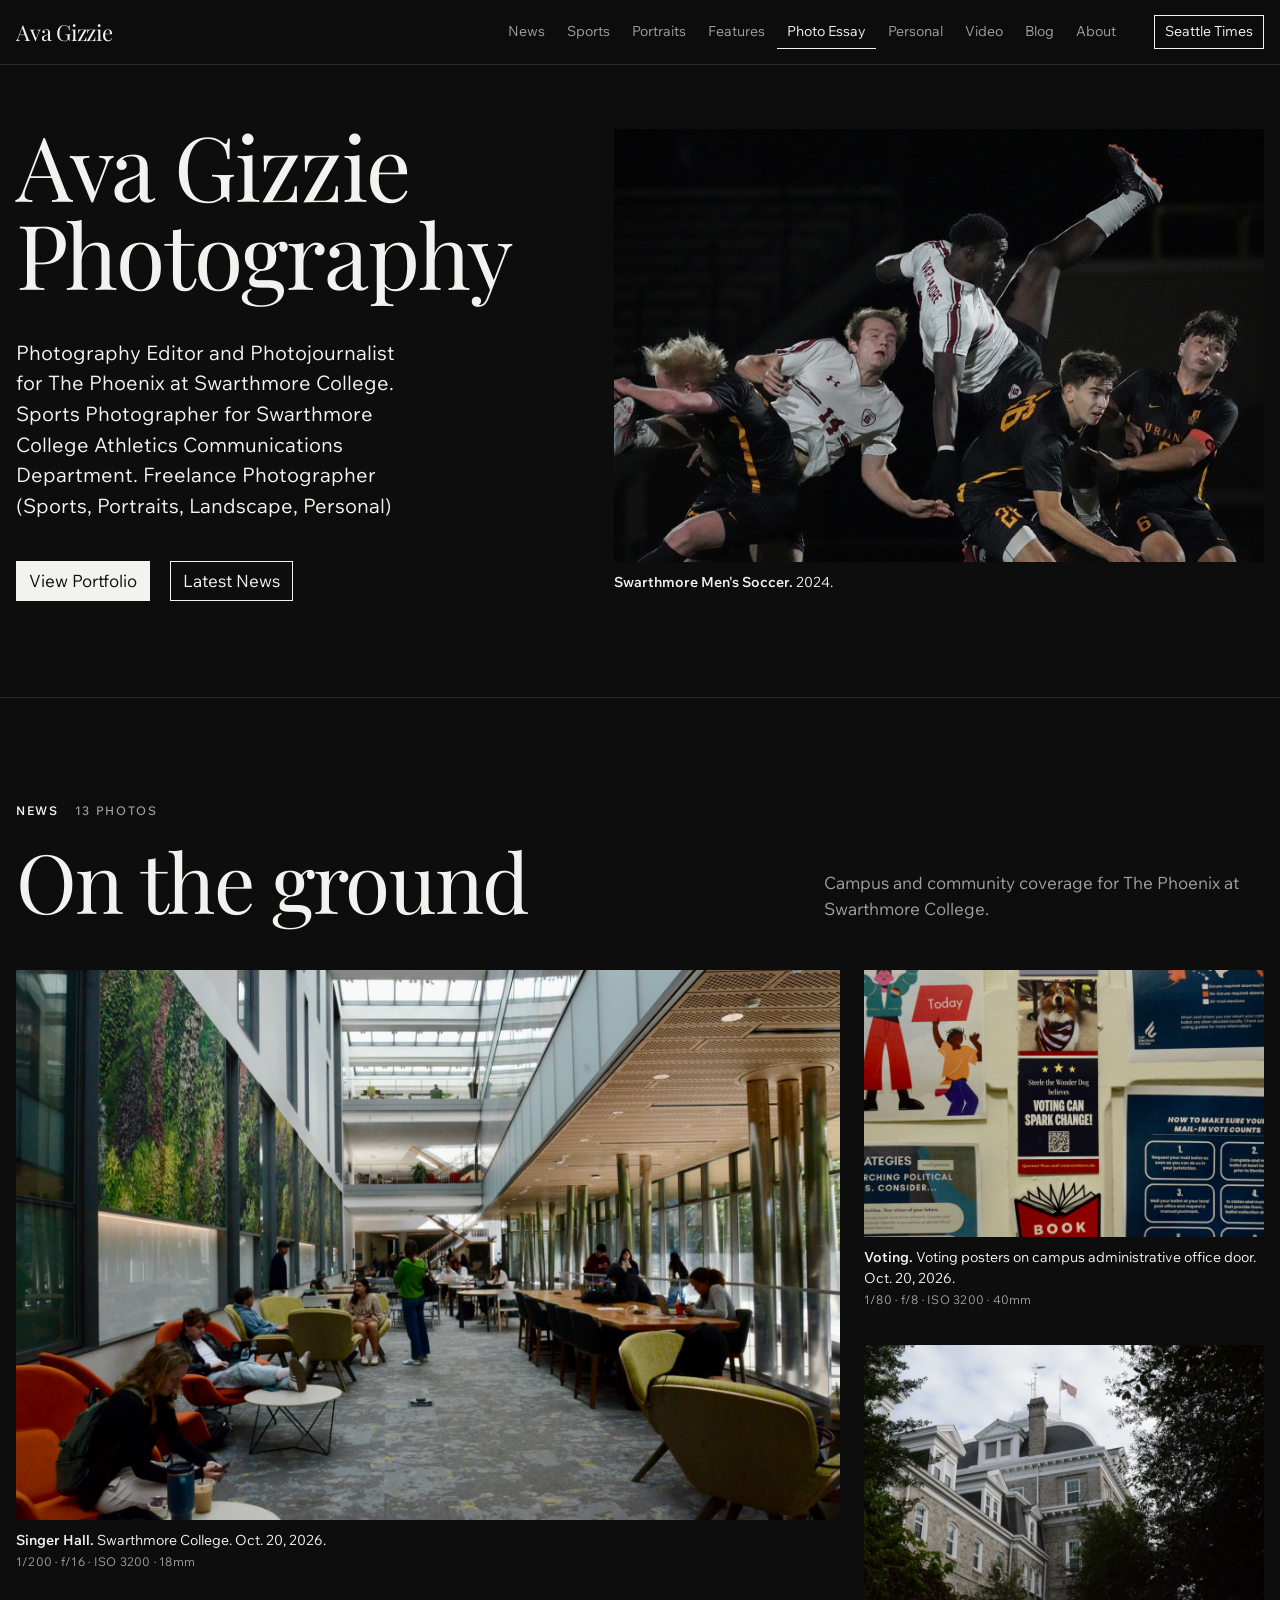
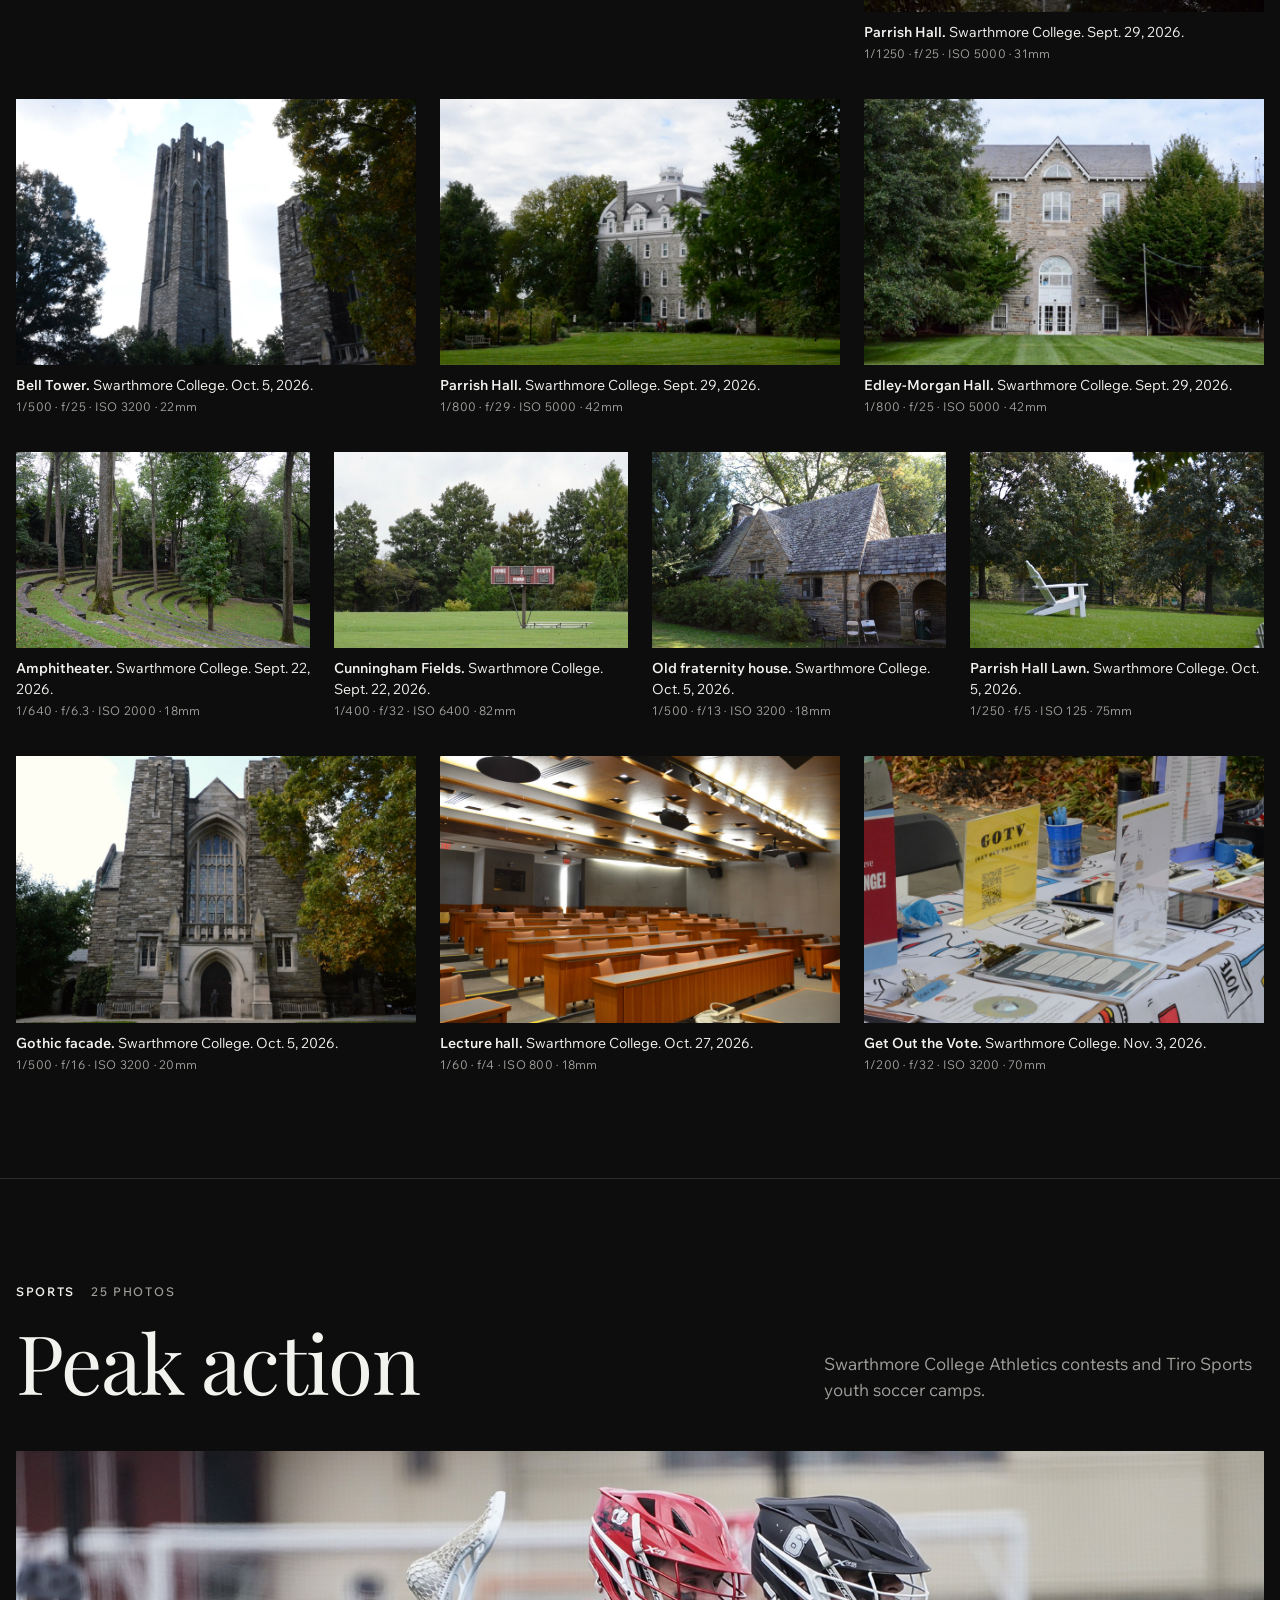
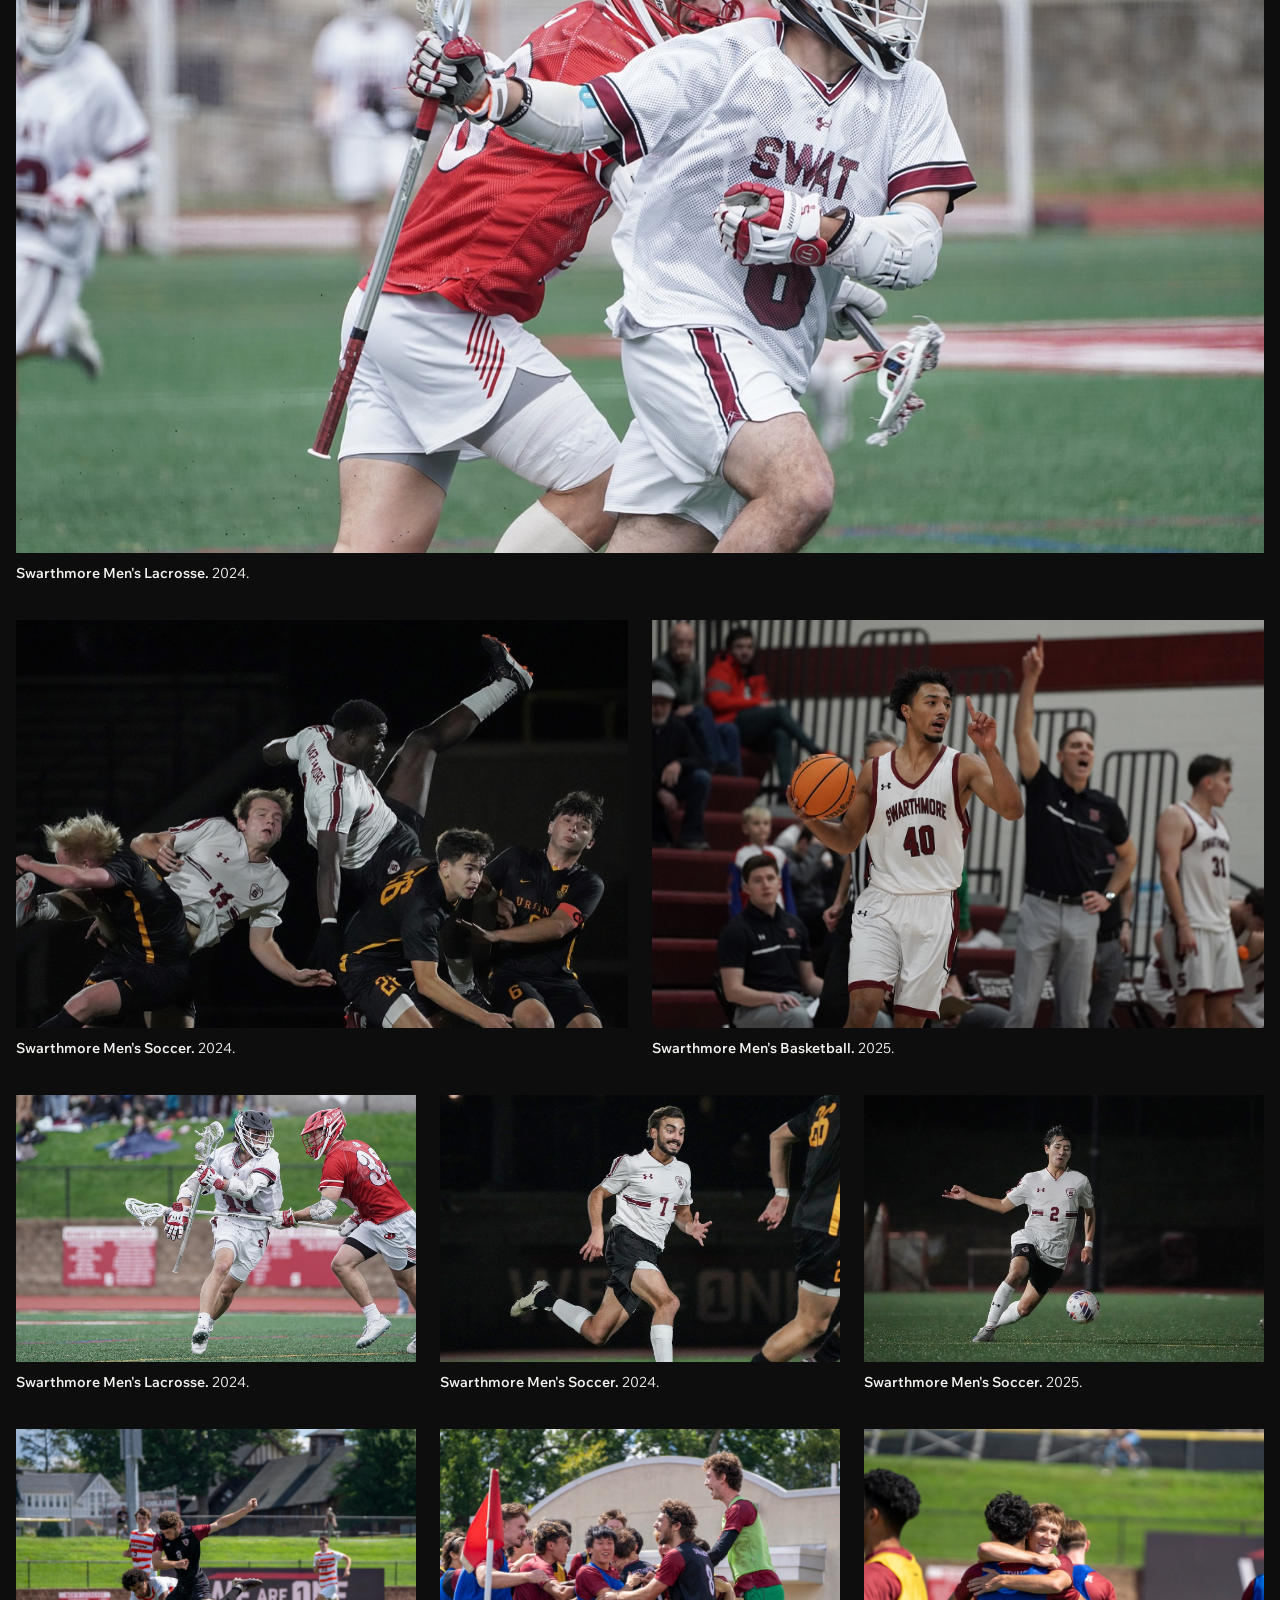
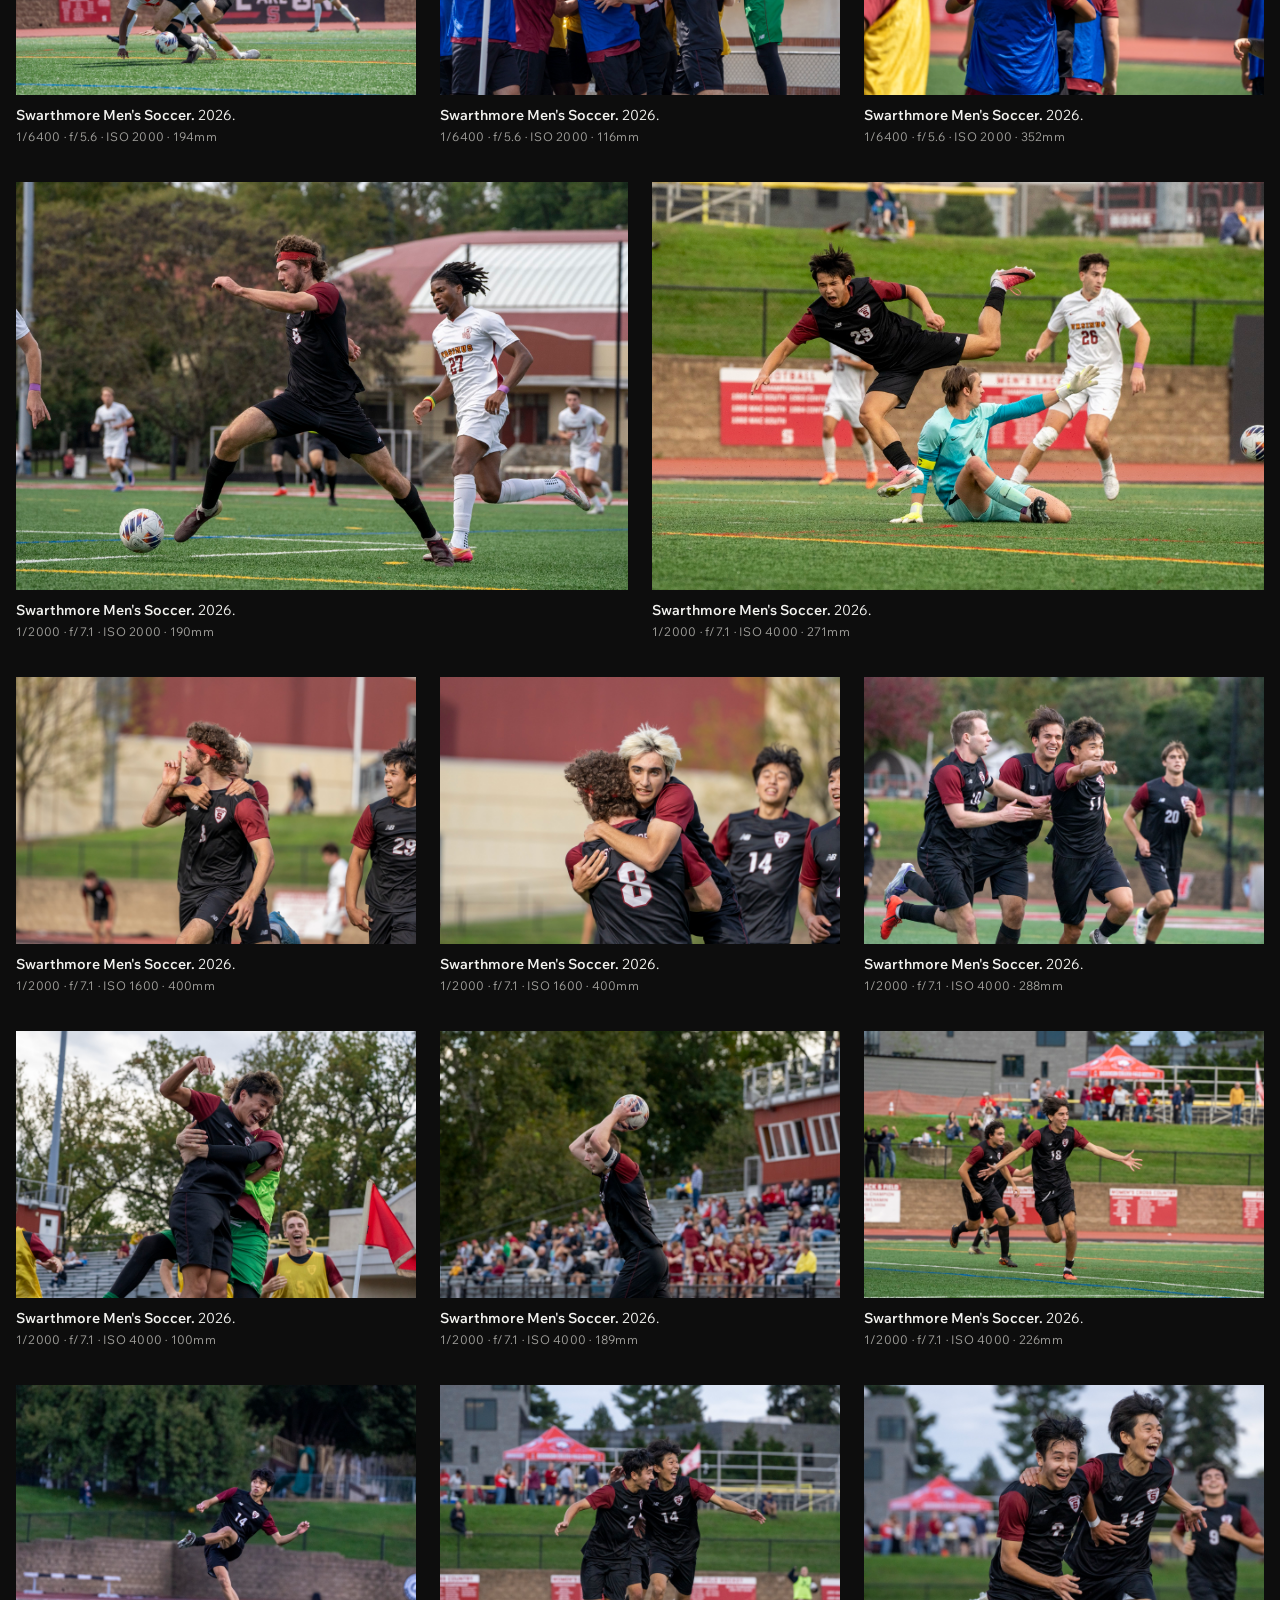
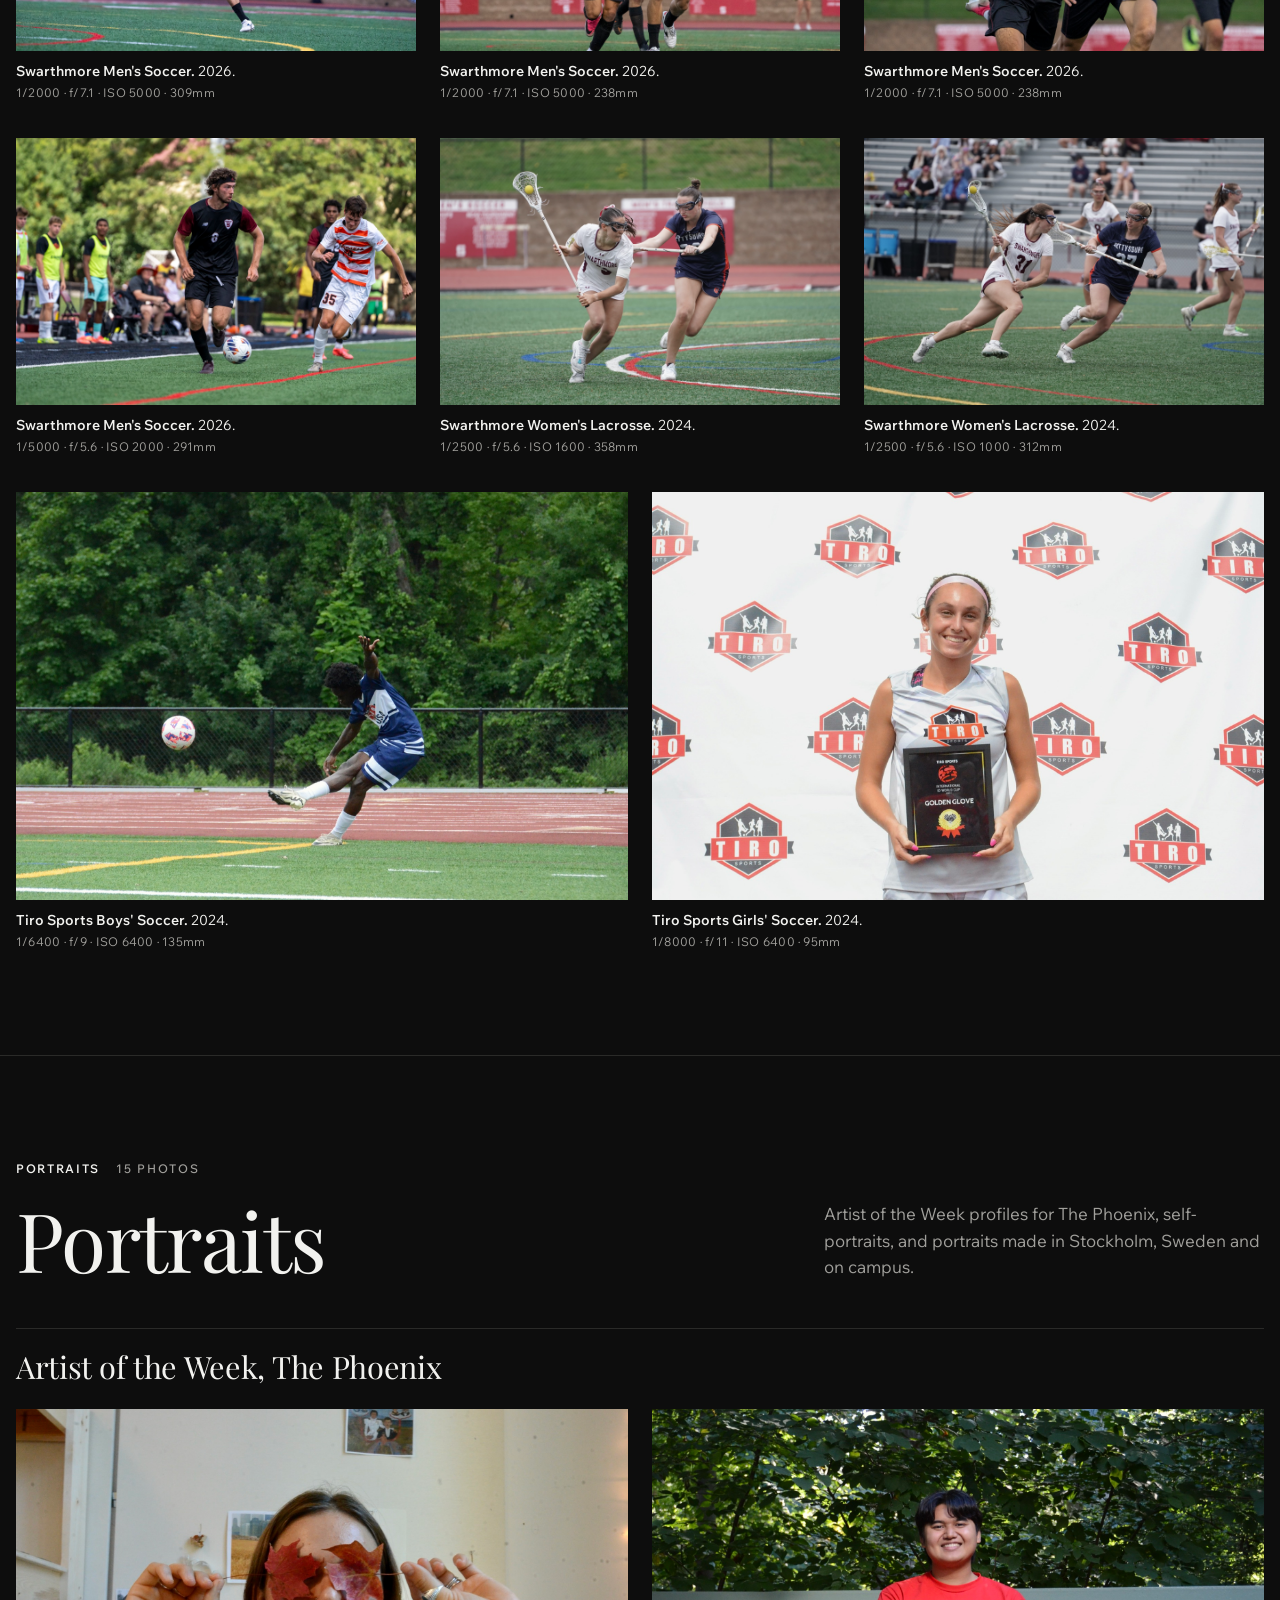
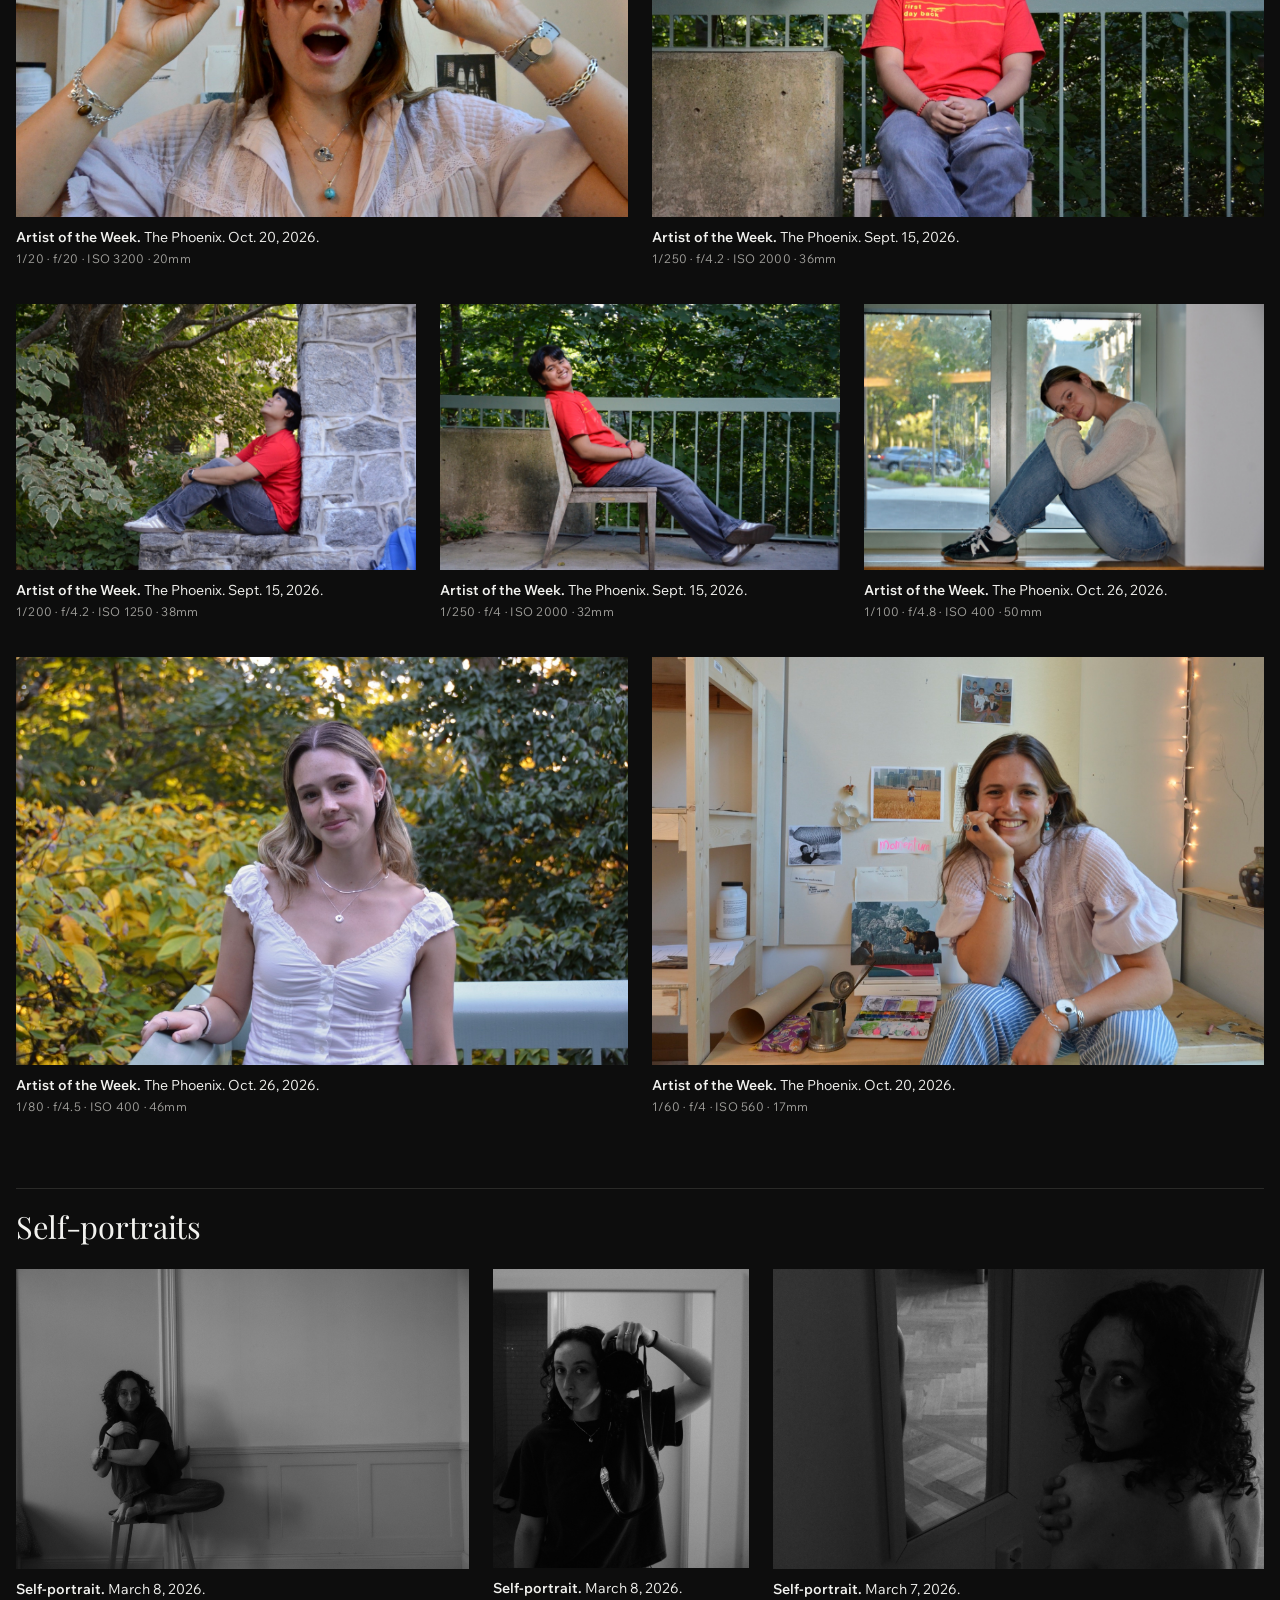
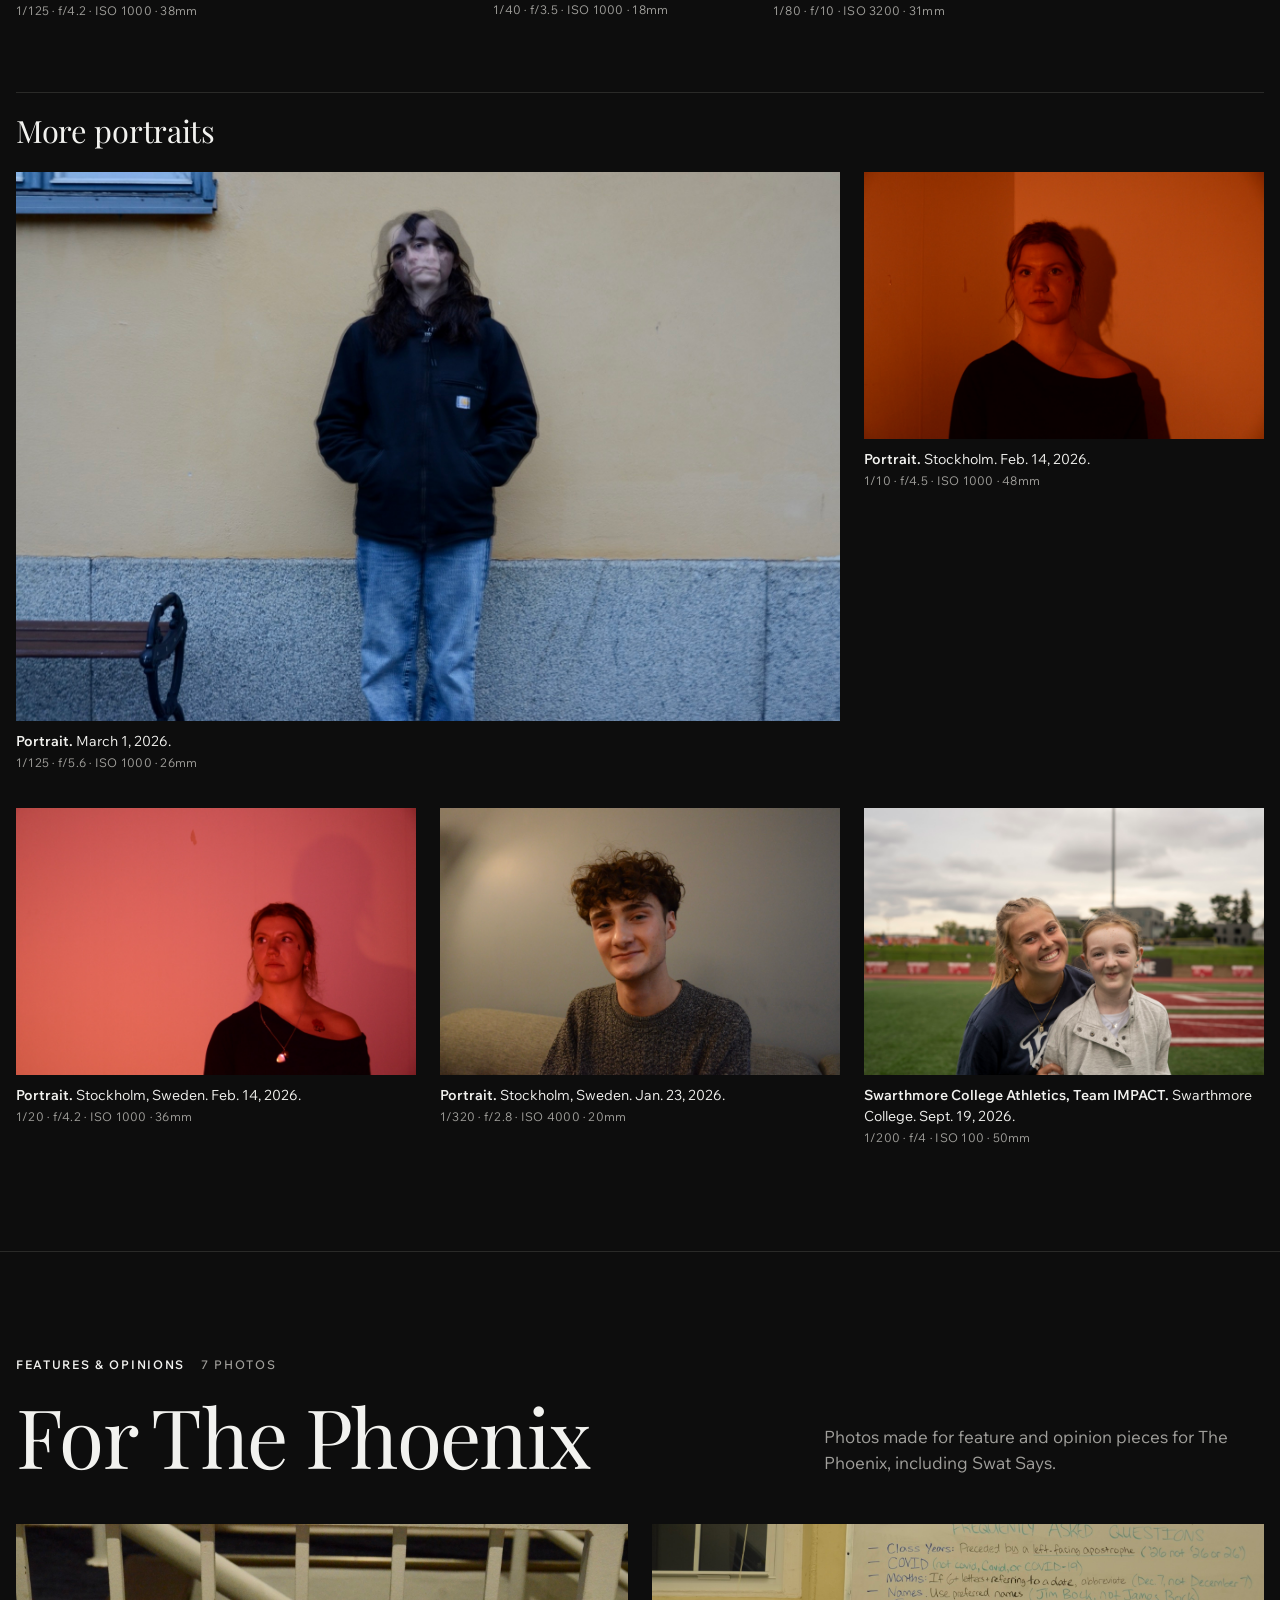
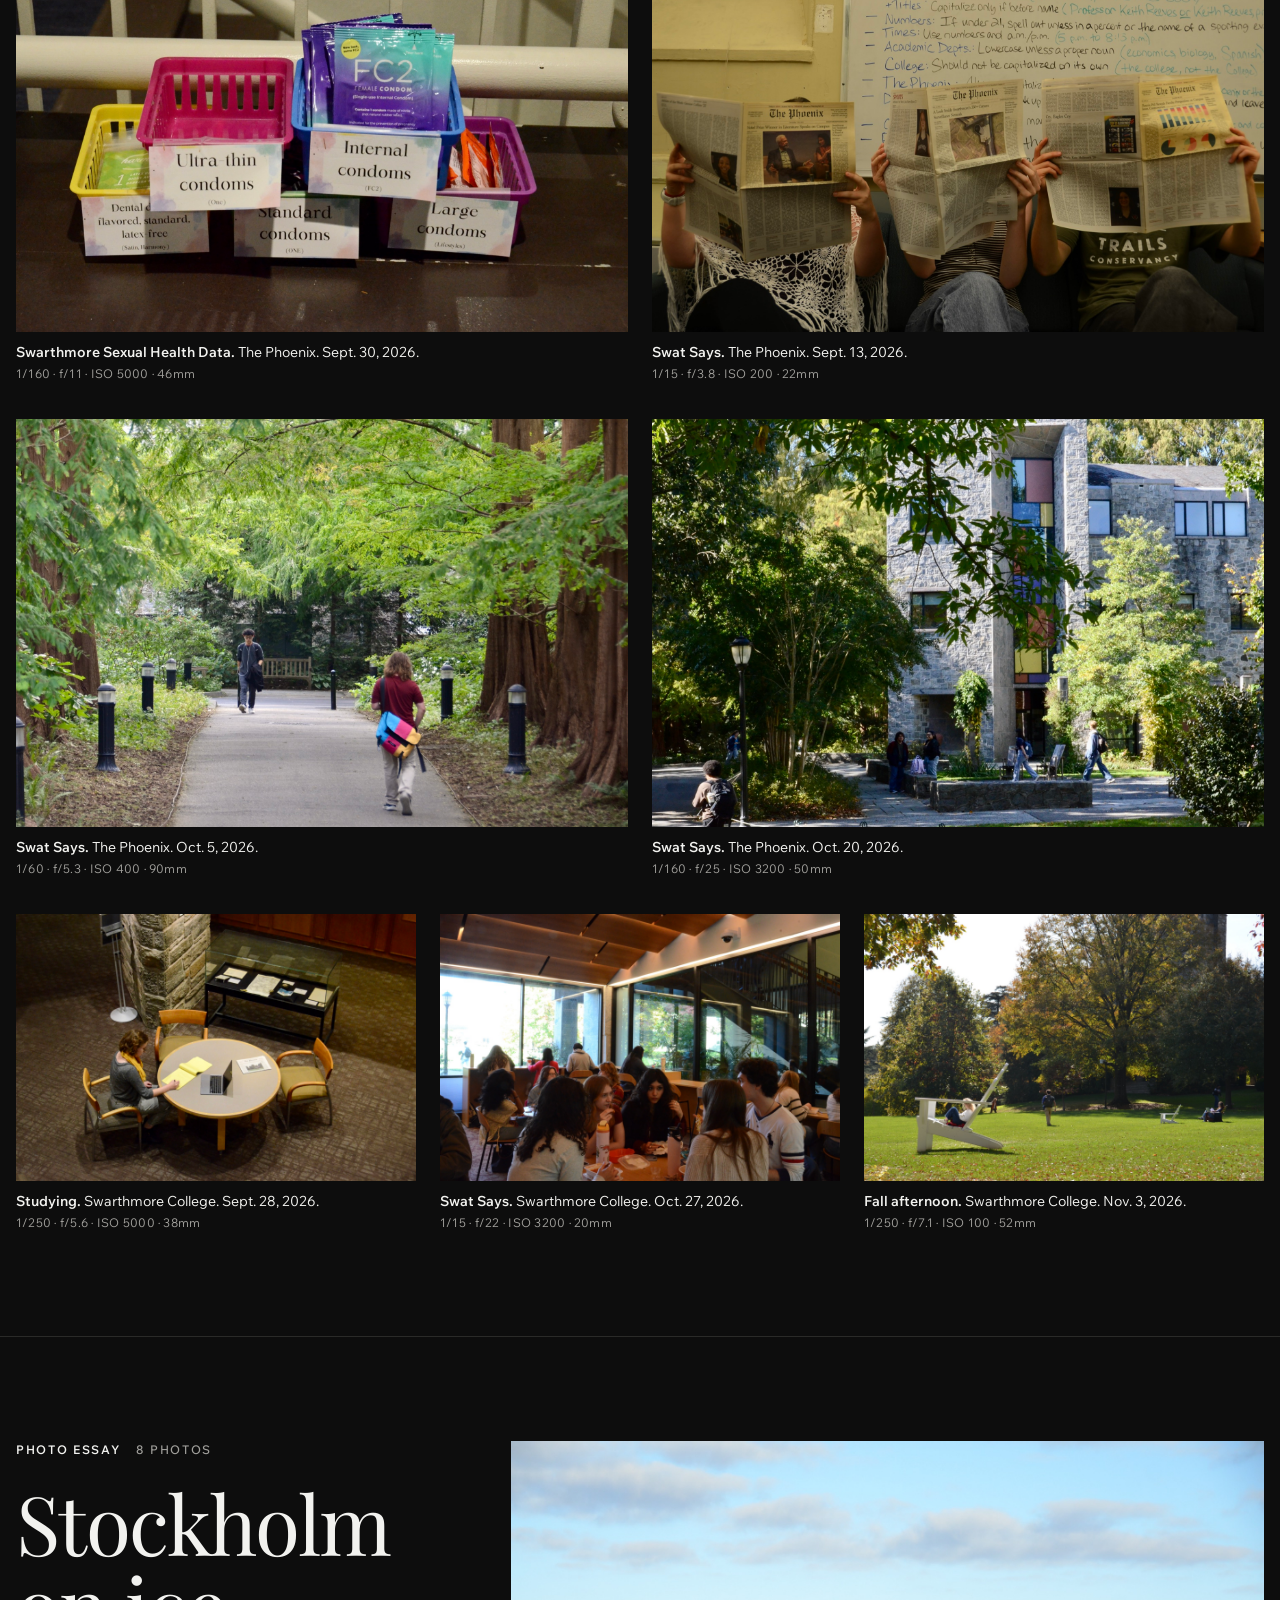
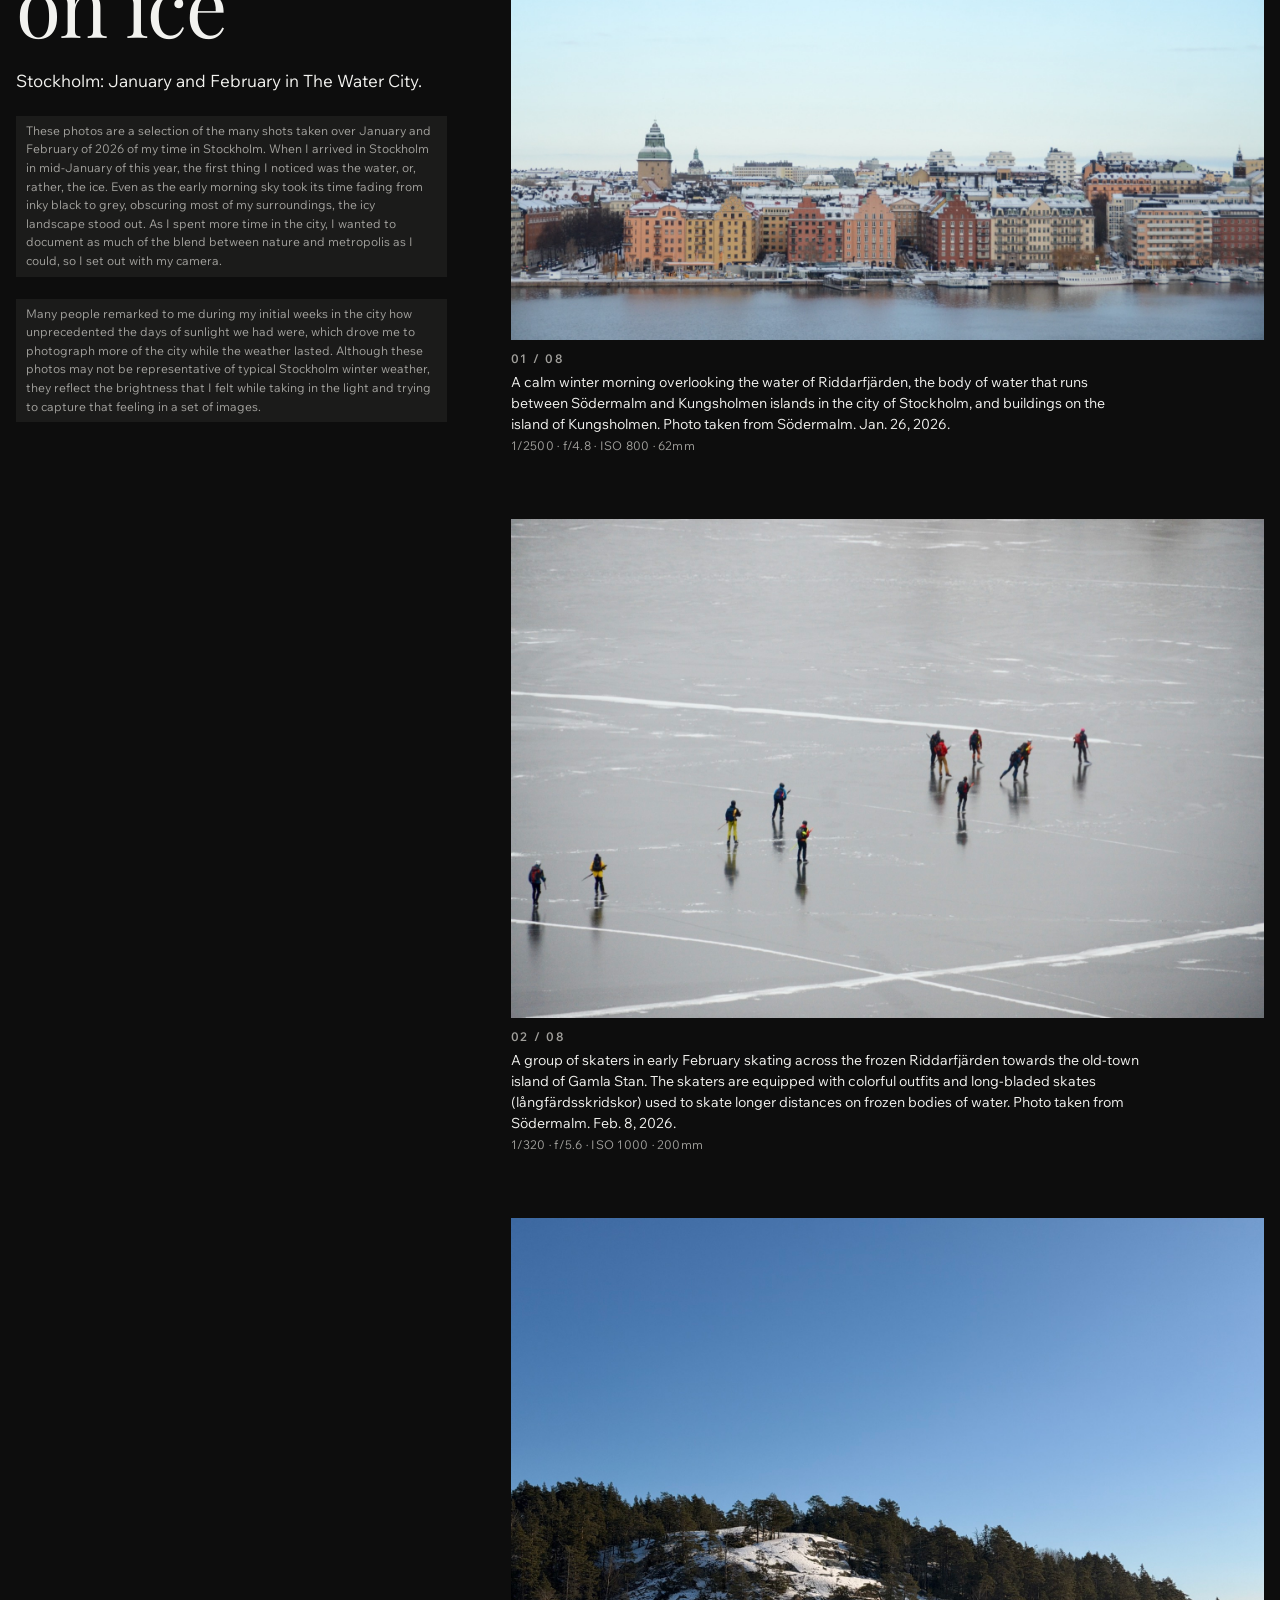
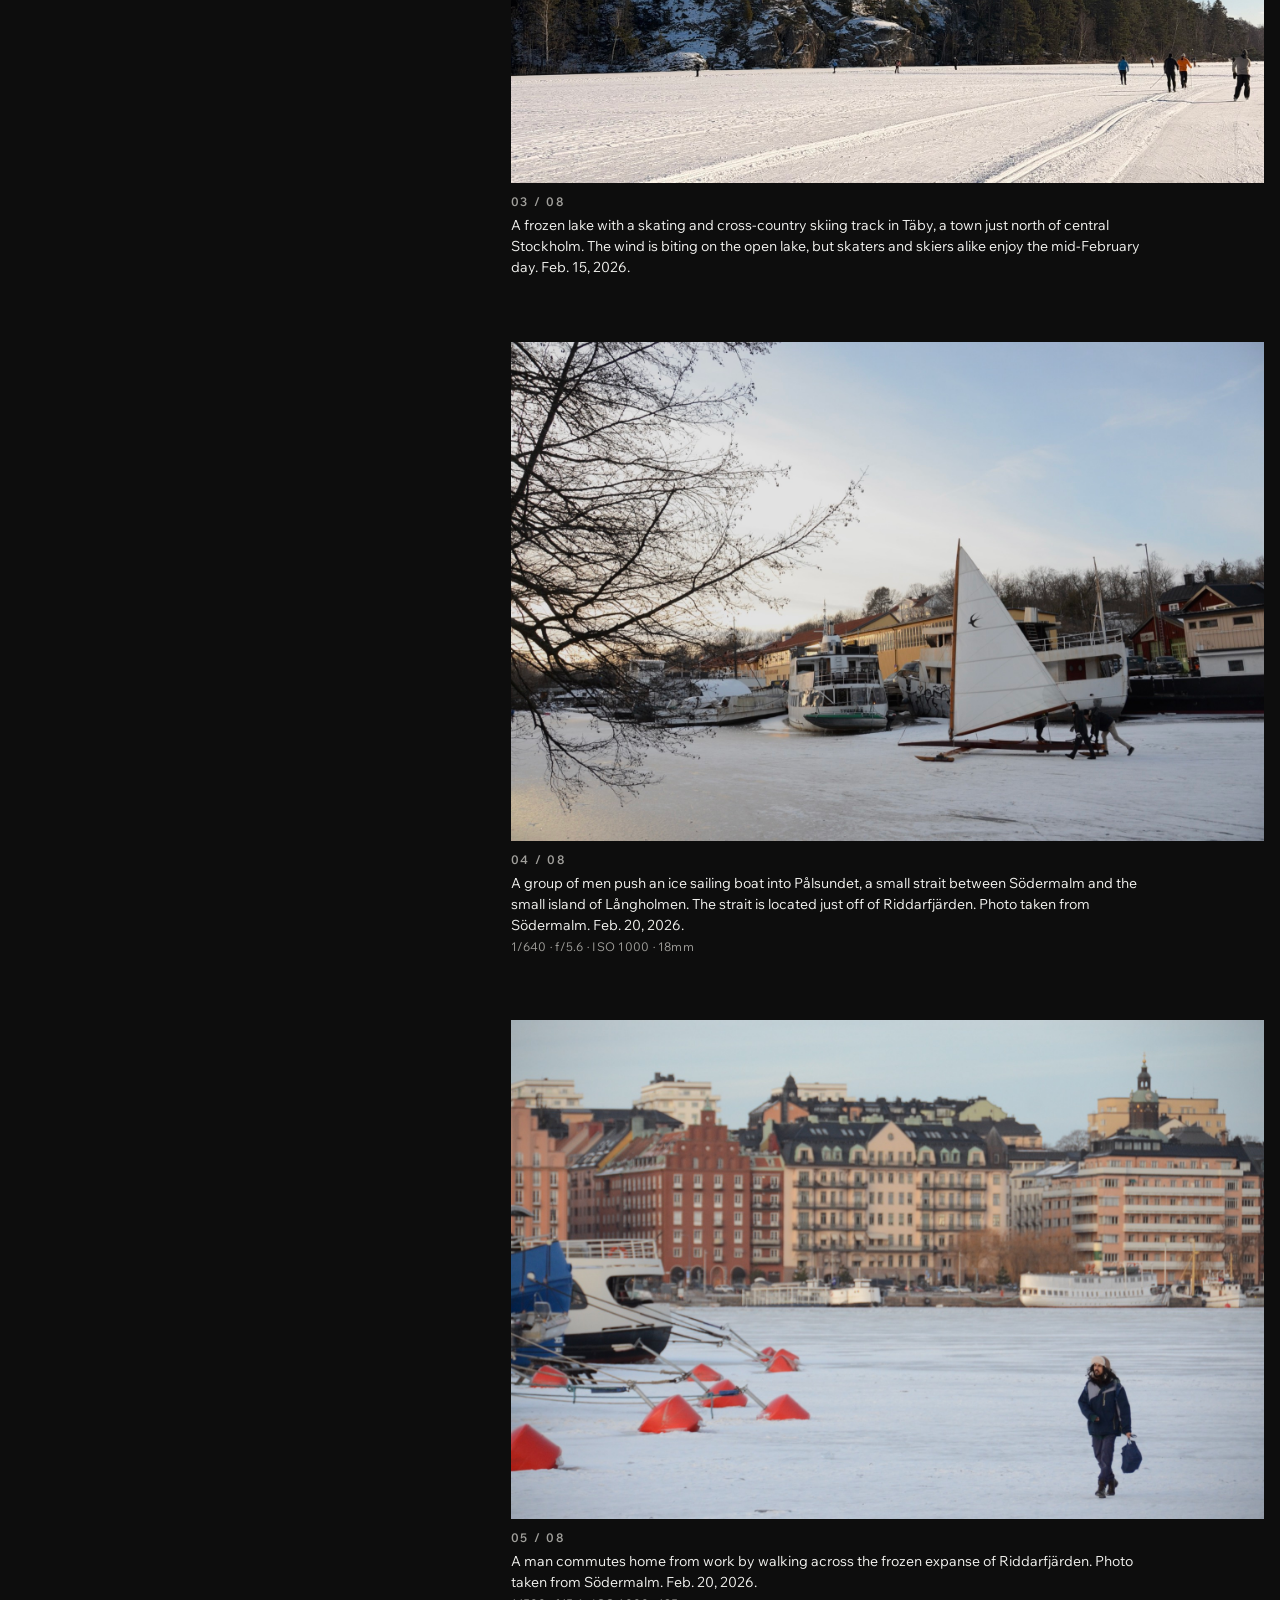
==== commit c730cf2b: "new photos" ====
--- a/index.html
+++ b/index.html
@@ -56,7 +56,7 @@
     <section id="news">
       <div class="wrap">
         <div class="sec-head">
-          <div class="eyebrow"><b>News</b><span>10 photos</span></div>
+          <div class="eyebrow"><b>News</b><span>13 photos</span></div>
           <h2>On the ground</h2>
           <p class="lede">Campus and community coverage for The Phoenix at Swarthmore College.</p>
         </div>
@@ -130,6 +130,27 @@
             </button>
             <figcaption><span class="dl">Parrish Hall Lawn.</span> Swarthmore College. Oct. 5, 2026.<span class="exif">1/250 · f/5 · ISO 125 · 75mm</span></figcaption>
           </figure>
+
+          <figure class="c4">
+            <button class="frame" style="--ar:1800/1192">
+              <img src="images/news--dsc-6465.jpg" alt="A stone Gothic building with a tall stained-glass window and arched doorway, framed by autumn trees." width="1800" height="1192" loading="lazy">
+            </button>
+            <figcaption><span class="dl">Gothic facade.</span> Swarthmore College. Oct. 5, 2026.<span class="exif">1/500 · f/16 · ISO 3200 · 20mm</span></figcaption>
+          </figure>
+
+          <figure class="c4">
+            <button class="frame" style="--ar:1800/1192">
+              <img src="images/news--dsc-6763.jpg" alt="An empty tiered lecture hall with long wooden desks, tan chairs and spotlights along a wood-paneled ceiling." width="1800" height="1192" loading="lazy">
+            </button>
+            <figcaption><span class="dl">Lecture hall.</span> Swarthmore College. Oct. 27, 2026.<span class="exif">1/60 · f/4 · ISO 800 · 18mm</span></figcaption>
+          </figure>
+
+          <figure class="c4">
+            <button class="frame" style="--ar:1800/1192">
+              <img src="images/news--dsc-6872.jpg" alt="A voter registration table with a yellow &quot;GOTV (Get Out the Vote)&quot; sign, QR codes, clipboards and tablets." width="1800" height="1192" loading="lazy">
+            </button>
+            <figcaption><span class="dl">Get Out the Vote.</span> Swarthmore College. Nov. 3, 2026.<span class="exif">1/200 · f/32 · ISO 3200 · 70mm</span></figcaption>
+          </figure>
         </div>
       </div>
     </section>
@@ -444,7 +465,7 @@
     <section id="features">
       <div class="wrap">
         <div class="sec-head">
-          <div class="eyebrow"><b>Features &amp; Opinions</b><span>5 photos</span></div>
+          <div class="eyebrow"><b>Features &amp; Opinions</b><span>7 photos</span></div>
           <h2>For The Phoenix</h2>
           <p class="lede">Photos made for feature and opinion pieces for The Phoenix, including Swat Says.</p>
         </div>
@@ -477,11 +498,25 @@
             <figcaption><span class="dl">Swat Says.</span> The Phoenix. Oct. 20, 2026.<span class="exif">1/160 · f/25 · ISO 3200 · 50mm</span></figcaption>
           </figure>
 
-          <figure class="c3">
+          <figure class="c2">
             <button class="frame" style="--ar:1800/1192">
               <img src="images/features--dsc-6317.jpg" alt="Seen from above, a student works on a laptop and yellow notepad at a round table in a library." width="1800" height="1192" loading="lazy">
             </button>
             <figcaption><span class="dl">Studying.</span> Swarthmore College. Sept. 28, 2026.<span class="exif">1/250 · f/5.6 · ISO 5000 · 38mm</span></figcaption>
+          </figure>
+
+          <figure class="c2">
+            <button class="frame" style="--ar:1800/1192">
+              <img src="images/features--dsc-6760.jpg" alt="Students talk and eat lunch at crowded tables in a sunlit campus café with tall windows." width="1800" height="1192" loading="lazy">
+            </button>
+            <figcaption><span class="dl">Swat Says.</span> Swarthmore College. Oct. 27, 2026.<span class="exif">1/15 · f/22 · ISO 3200 · 20mm</span></figcaption>
+          </figure>
+
+          <figure class="c2">
+            <button class="frame" style="--ar:1800/1192">
+              <img src="images/features--dsc-6901.jpg" alt="Students lounge in oversized white Adirondack chairs on a sunny lawn surrounded by autumn trees." width="1800" height="1192" loading="lazy">
+            </button>
+            <figcaption><span class="dl">Fall afternoon.</span> Swarthmore College. Nov. 3, 2026.<span class="exif">1/250 · f/7.1 · ISO 100 · 52mm</span></figcaption>
           </figure>
         </div>
       </div>
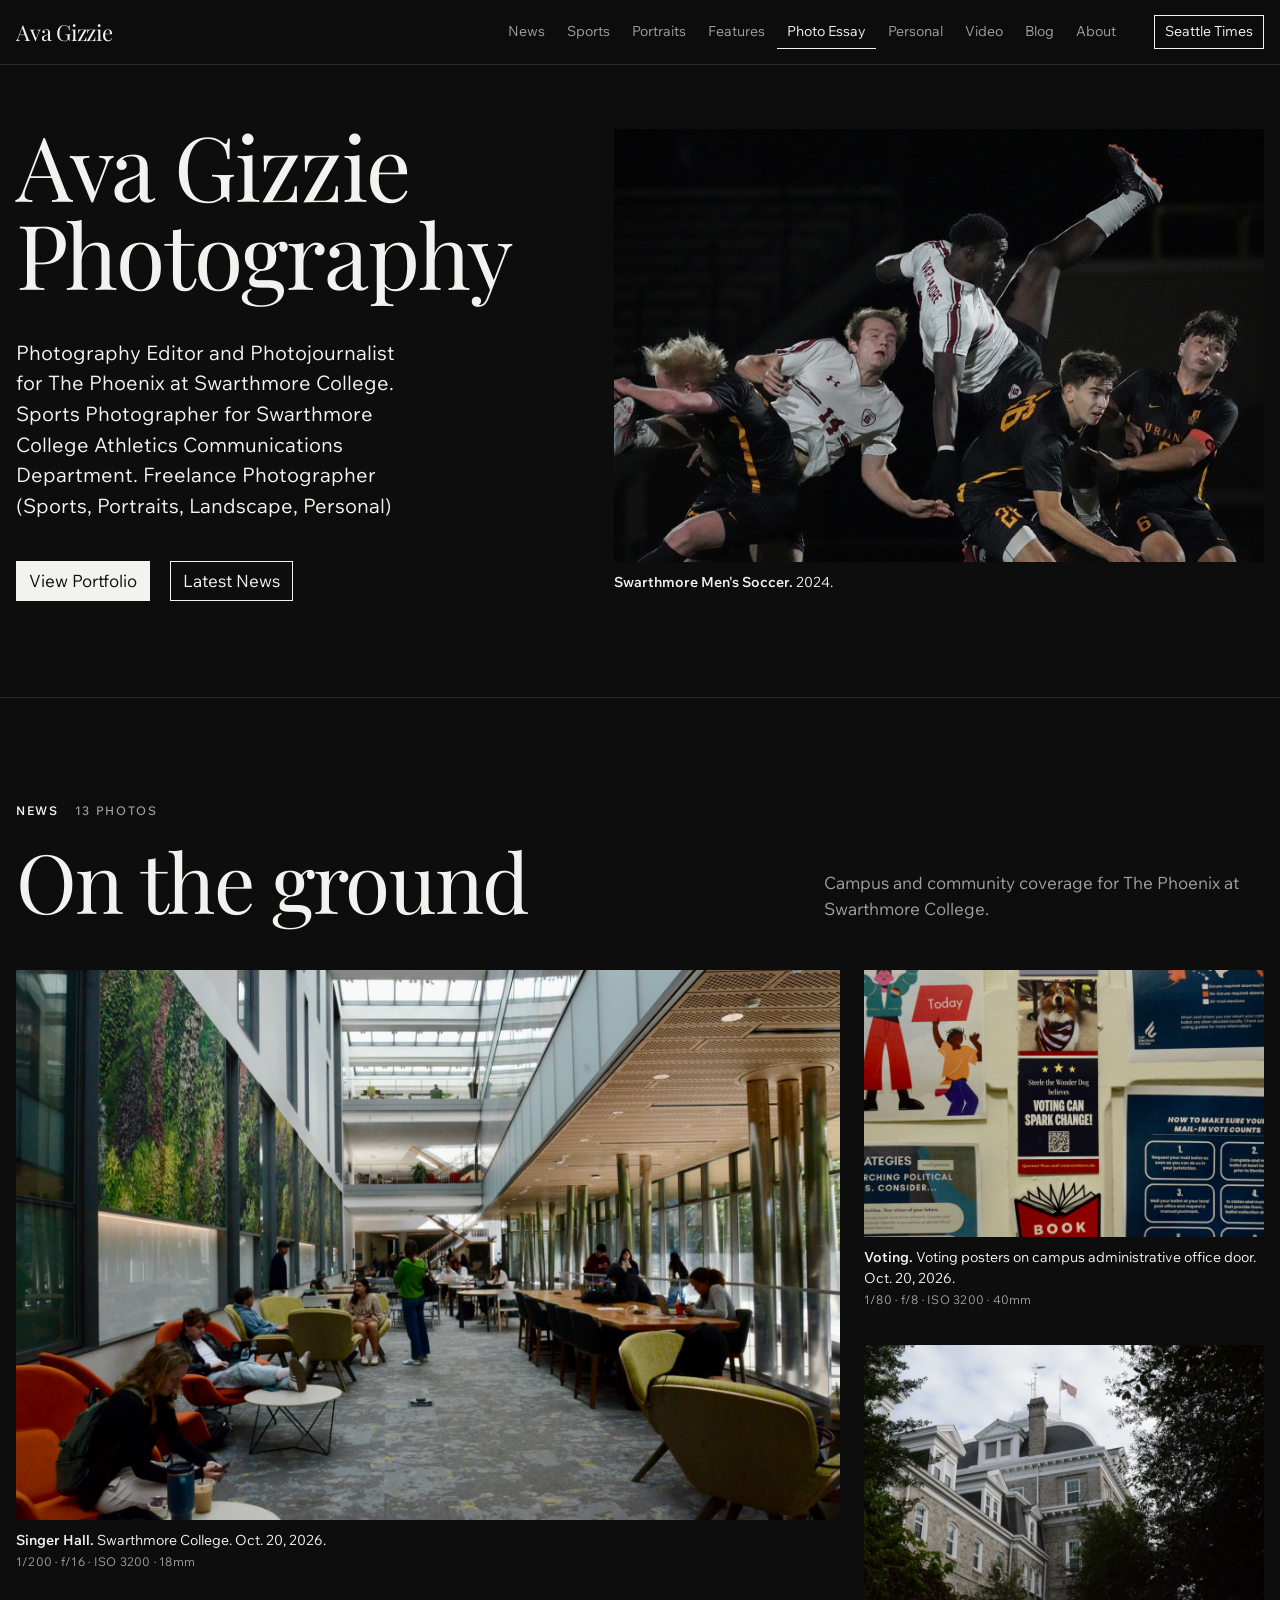
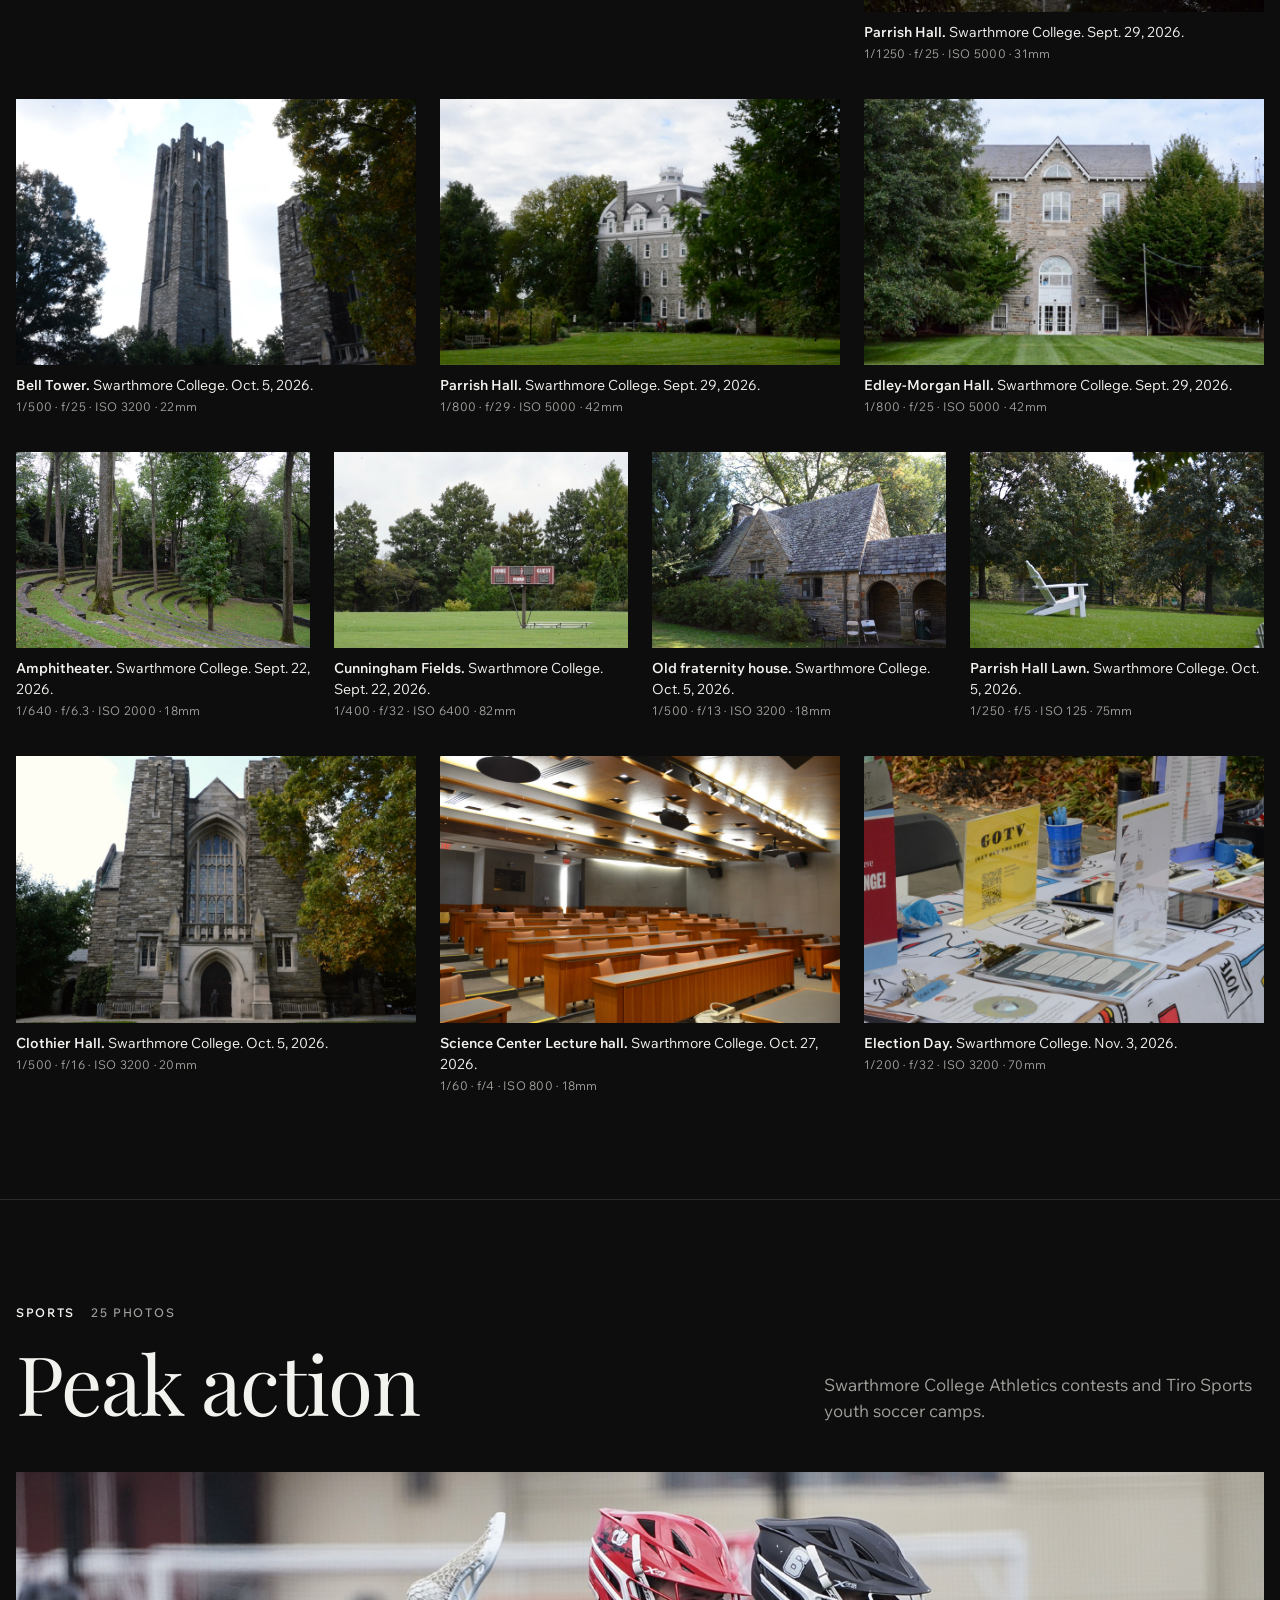
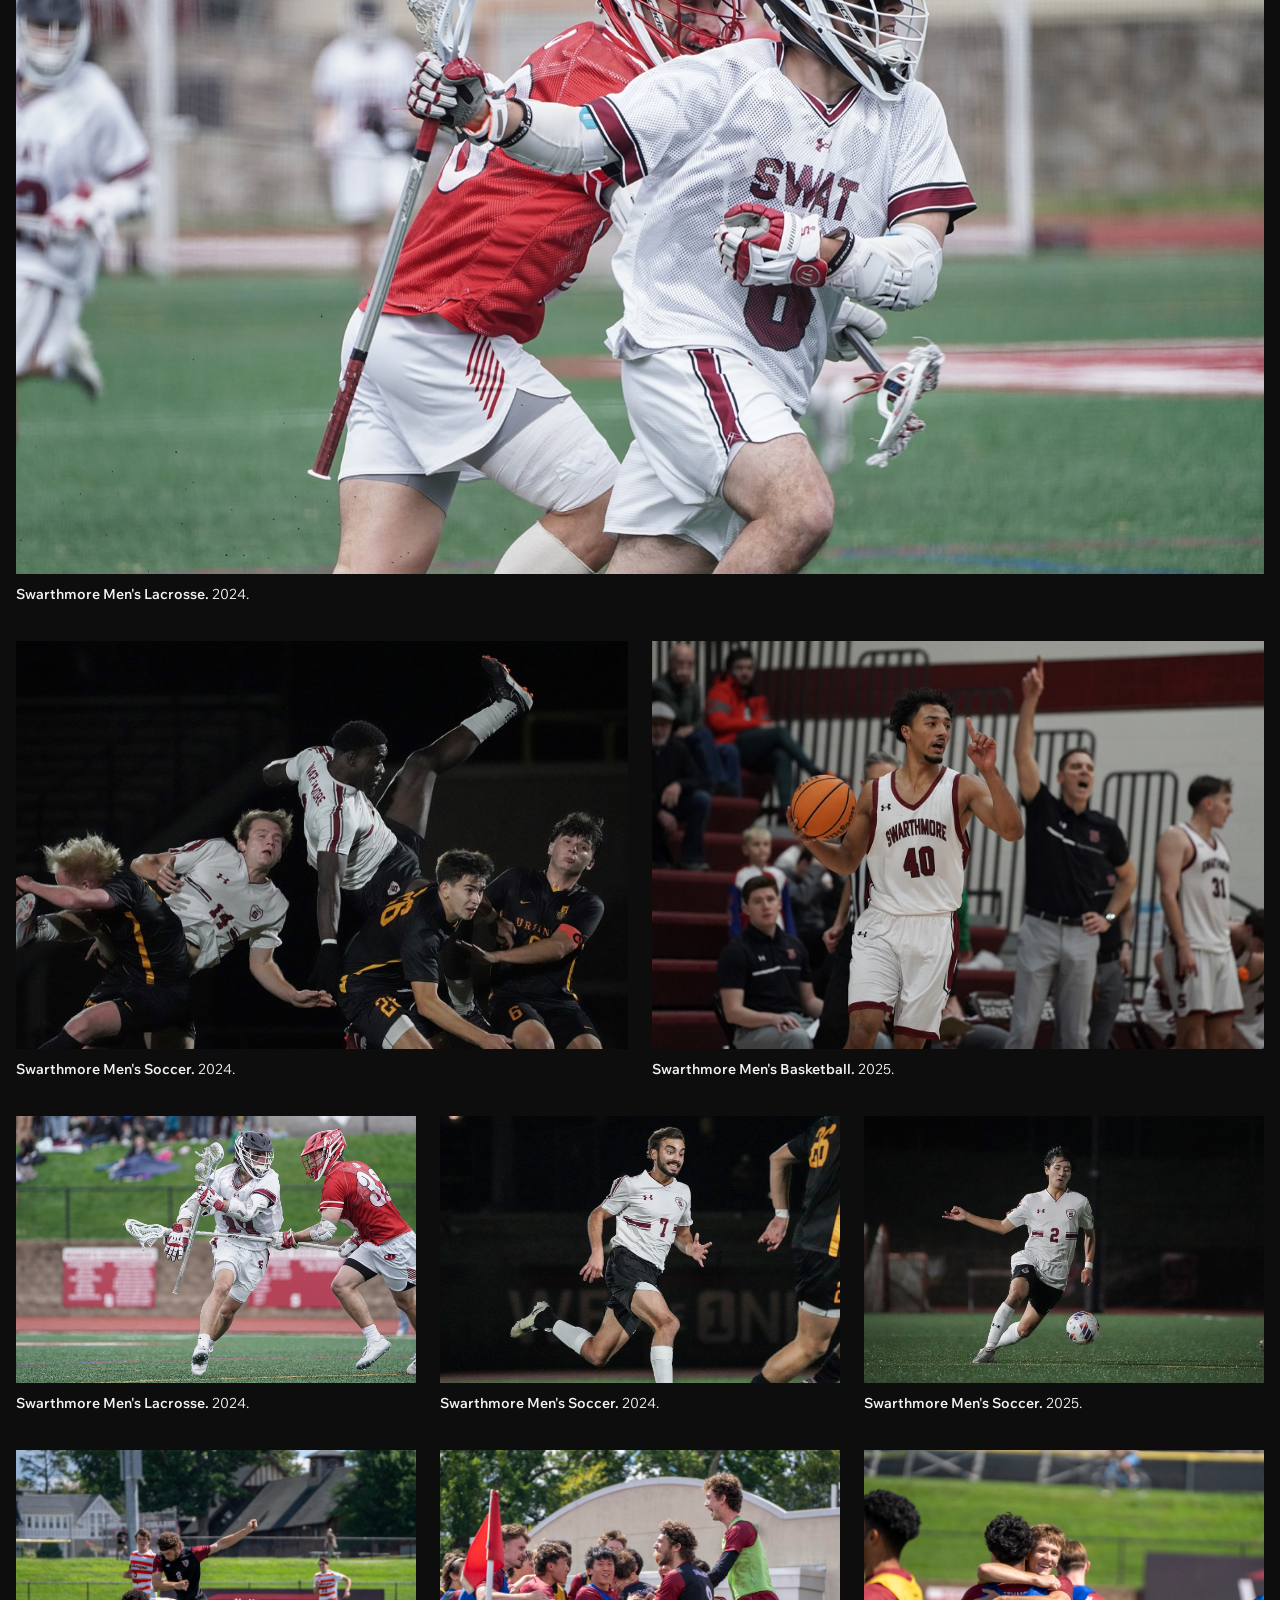
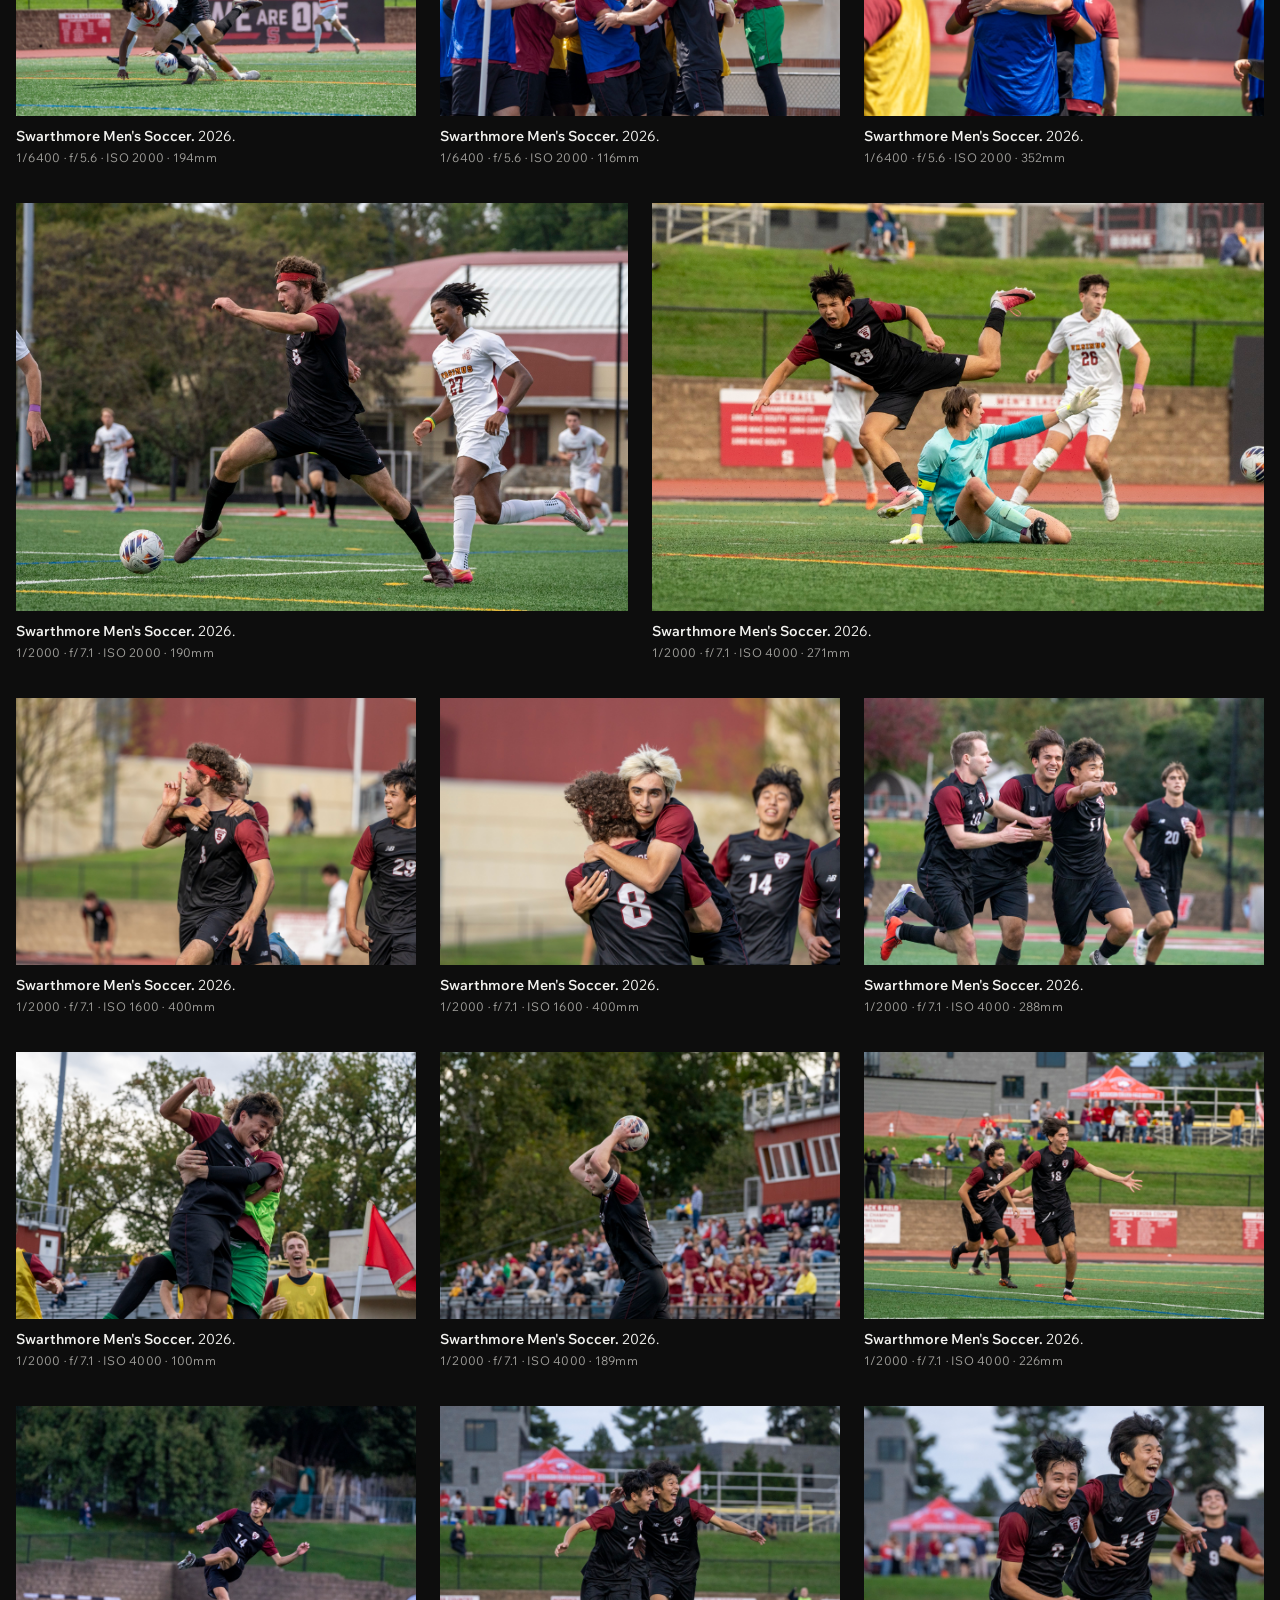
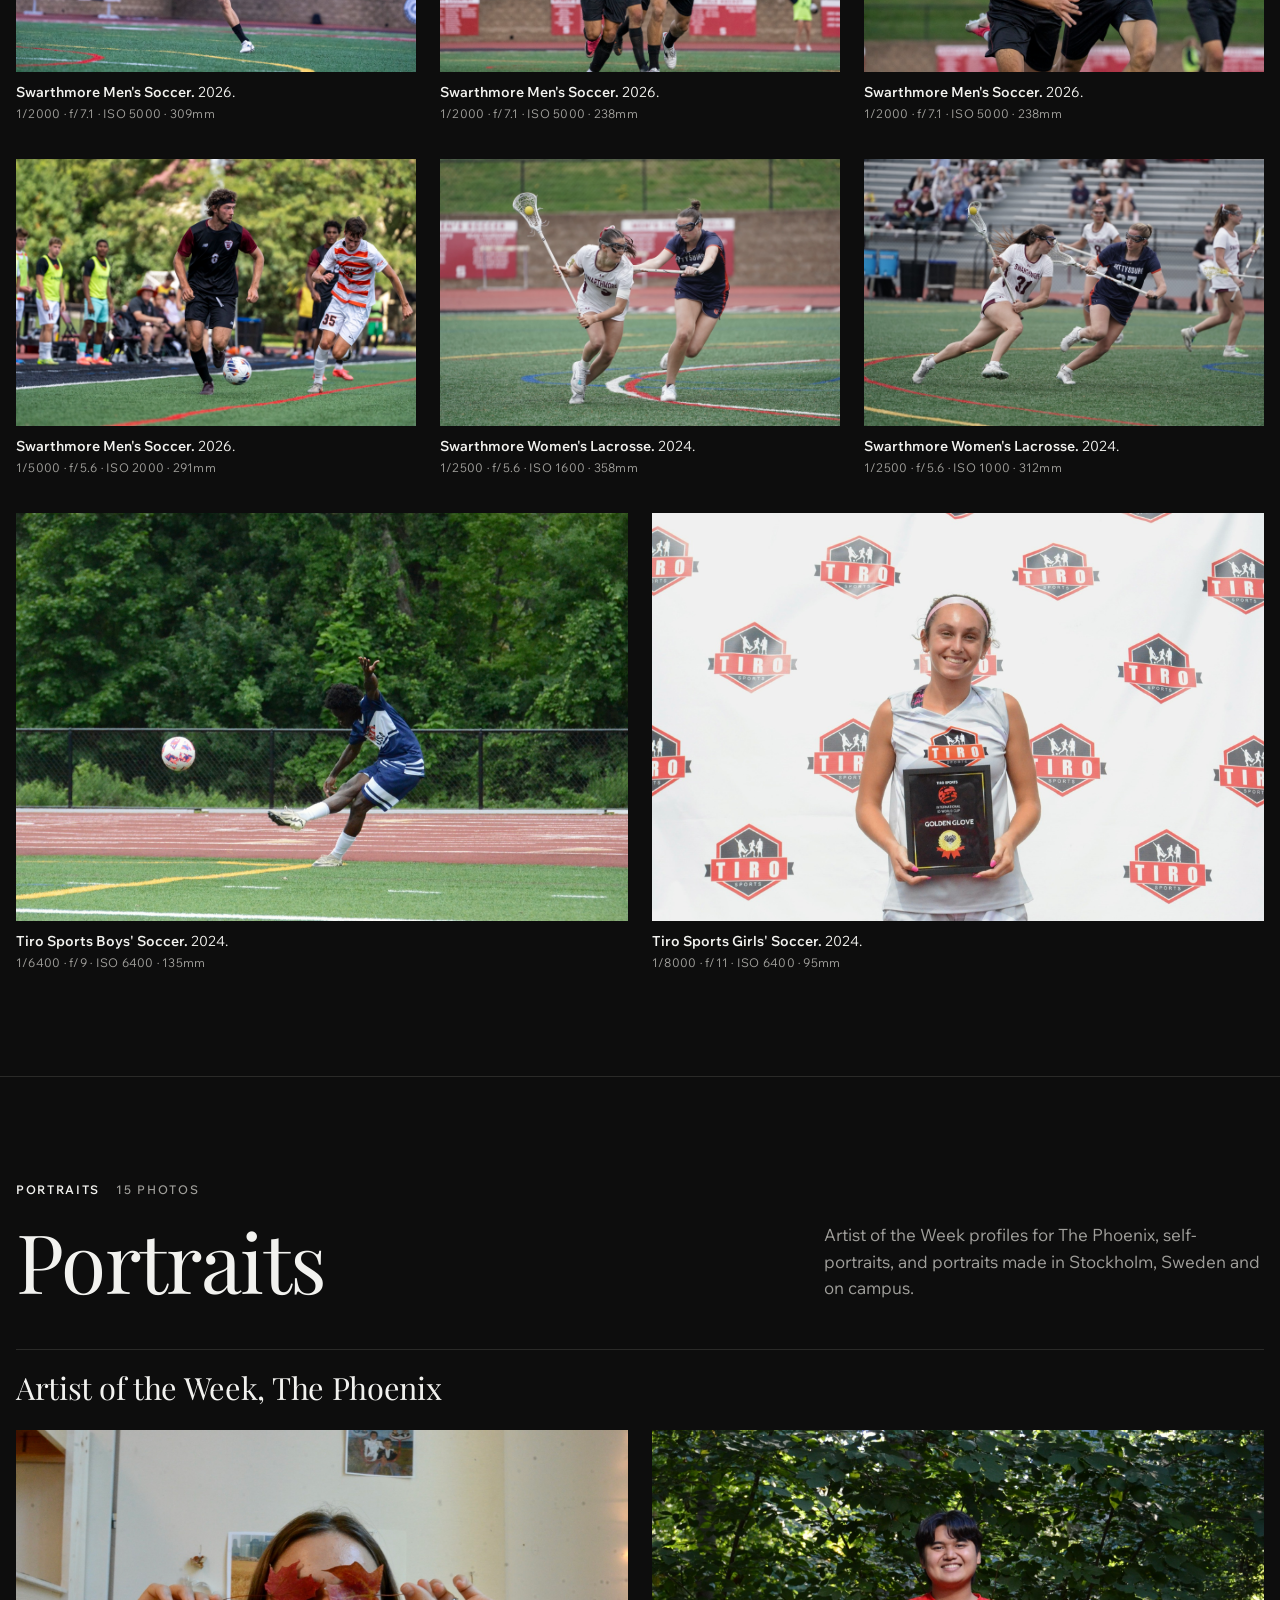
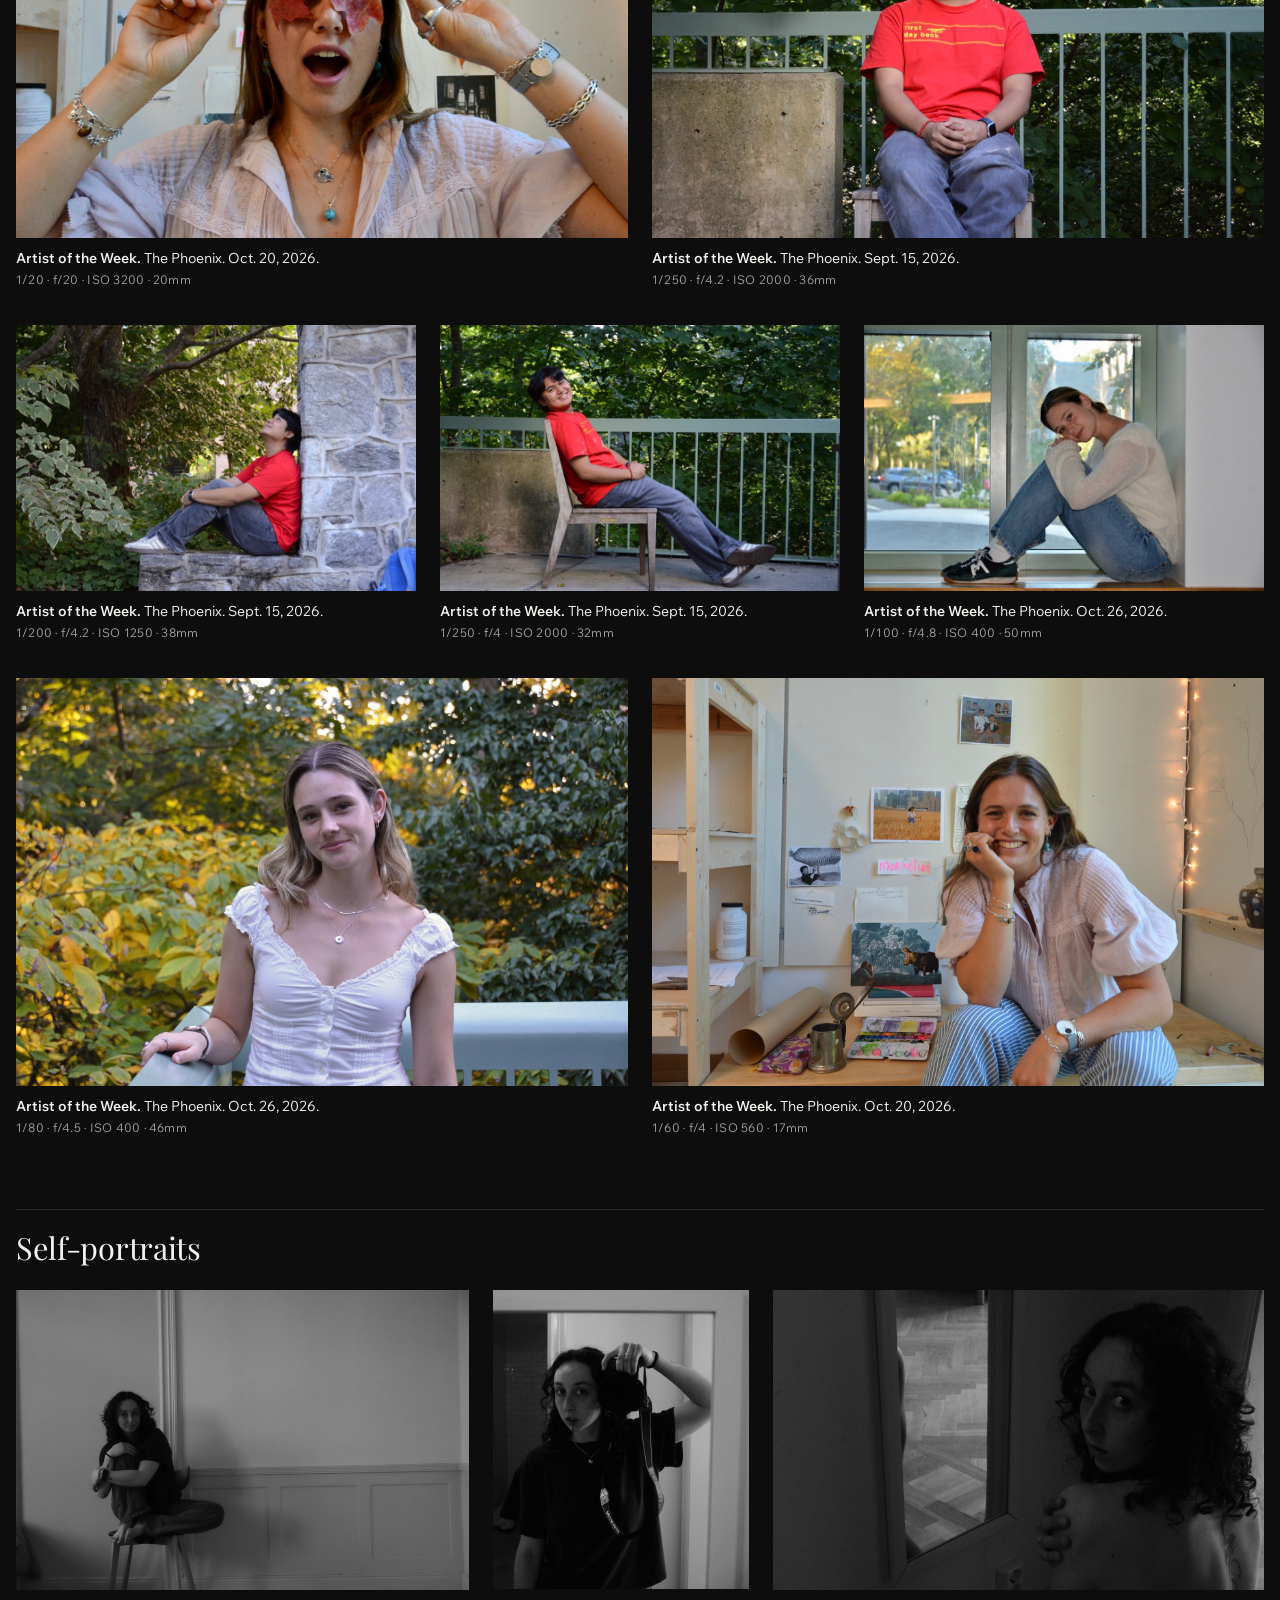
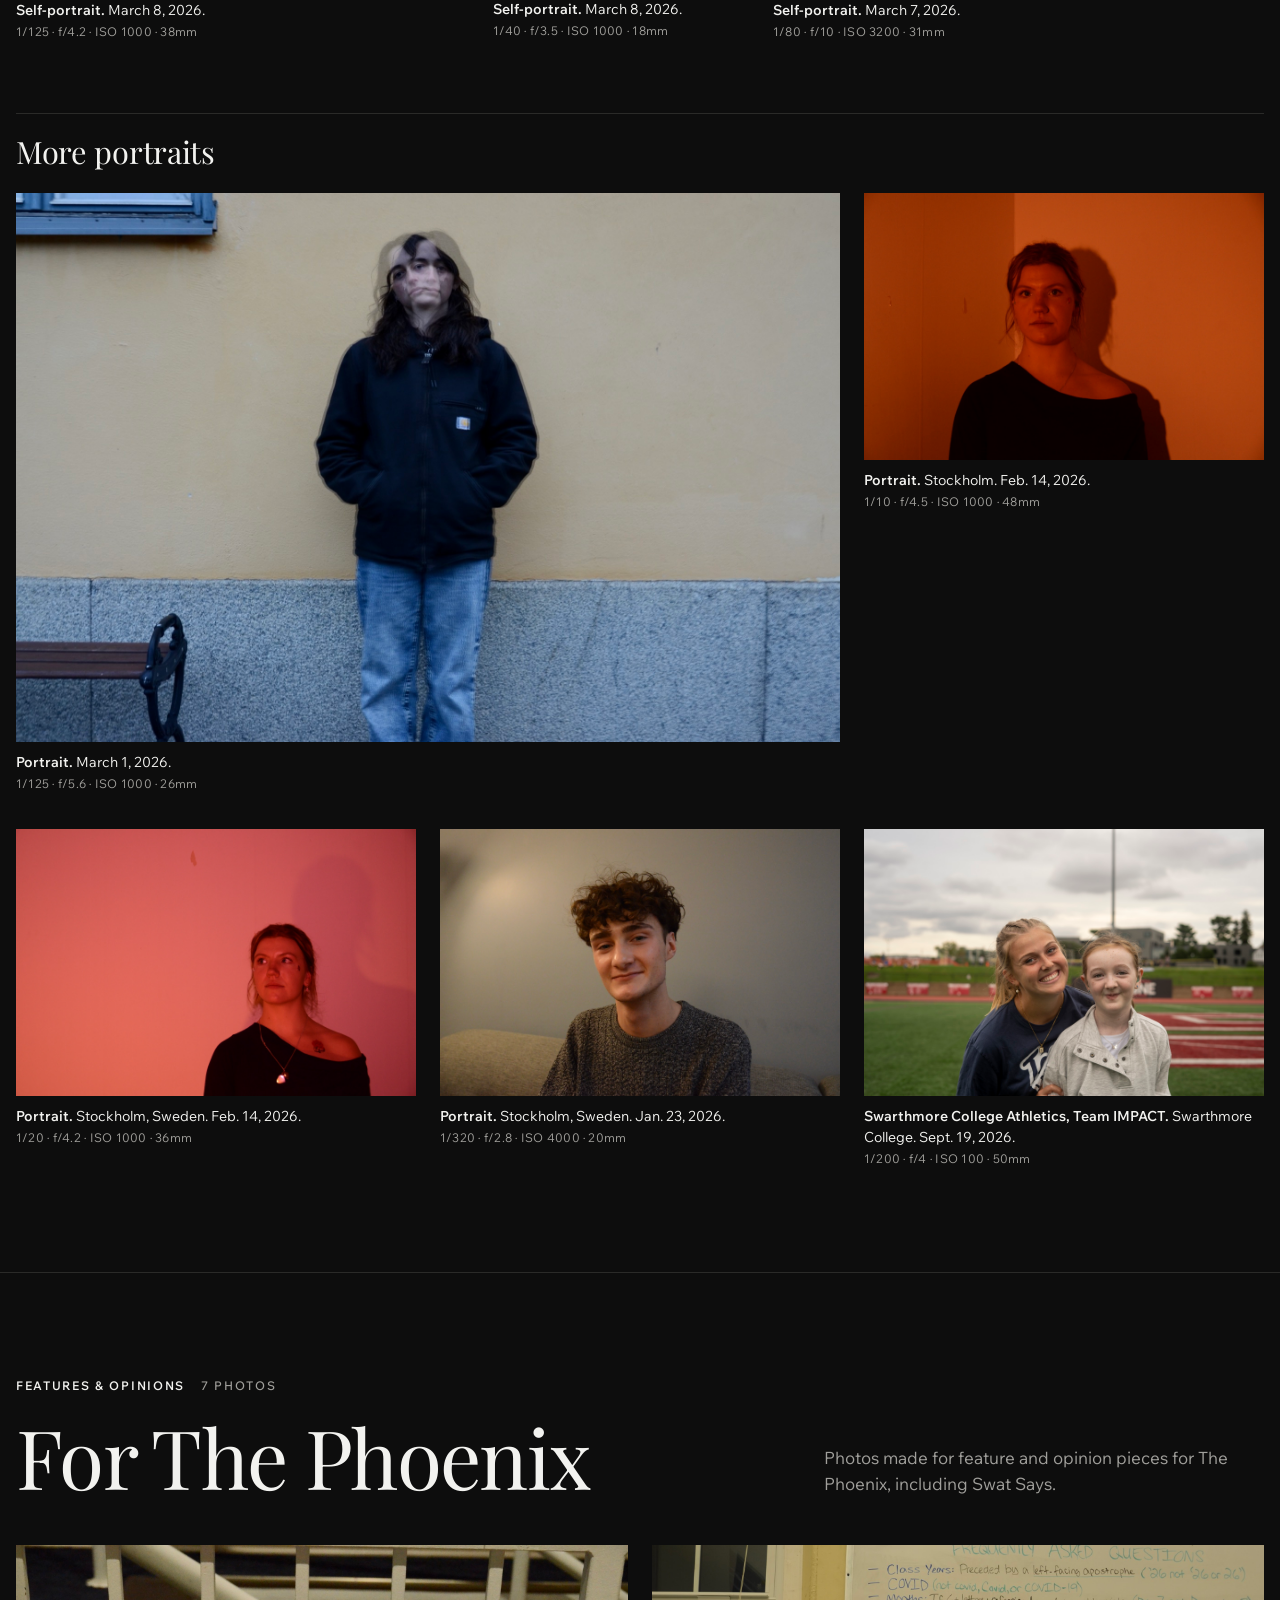
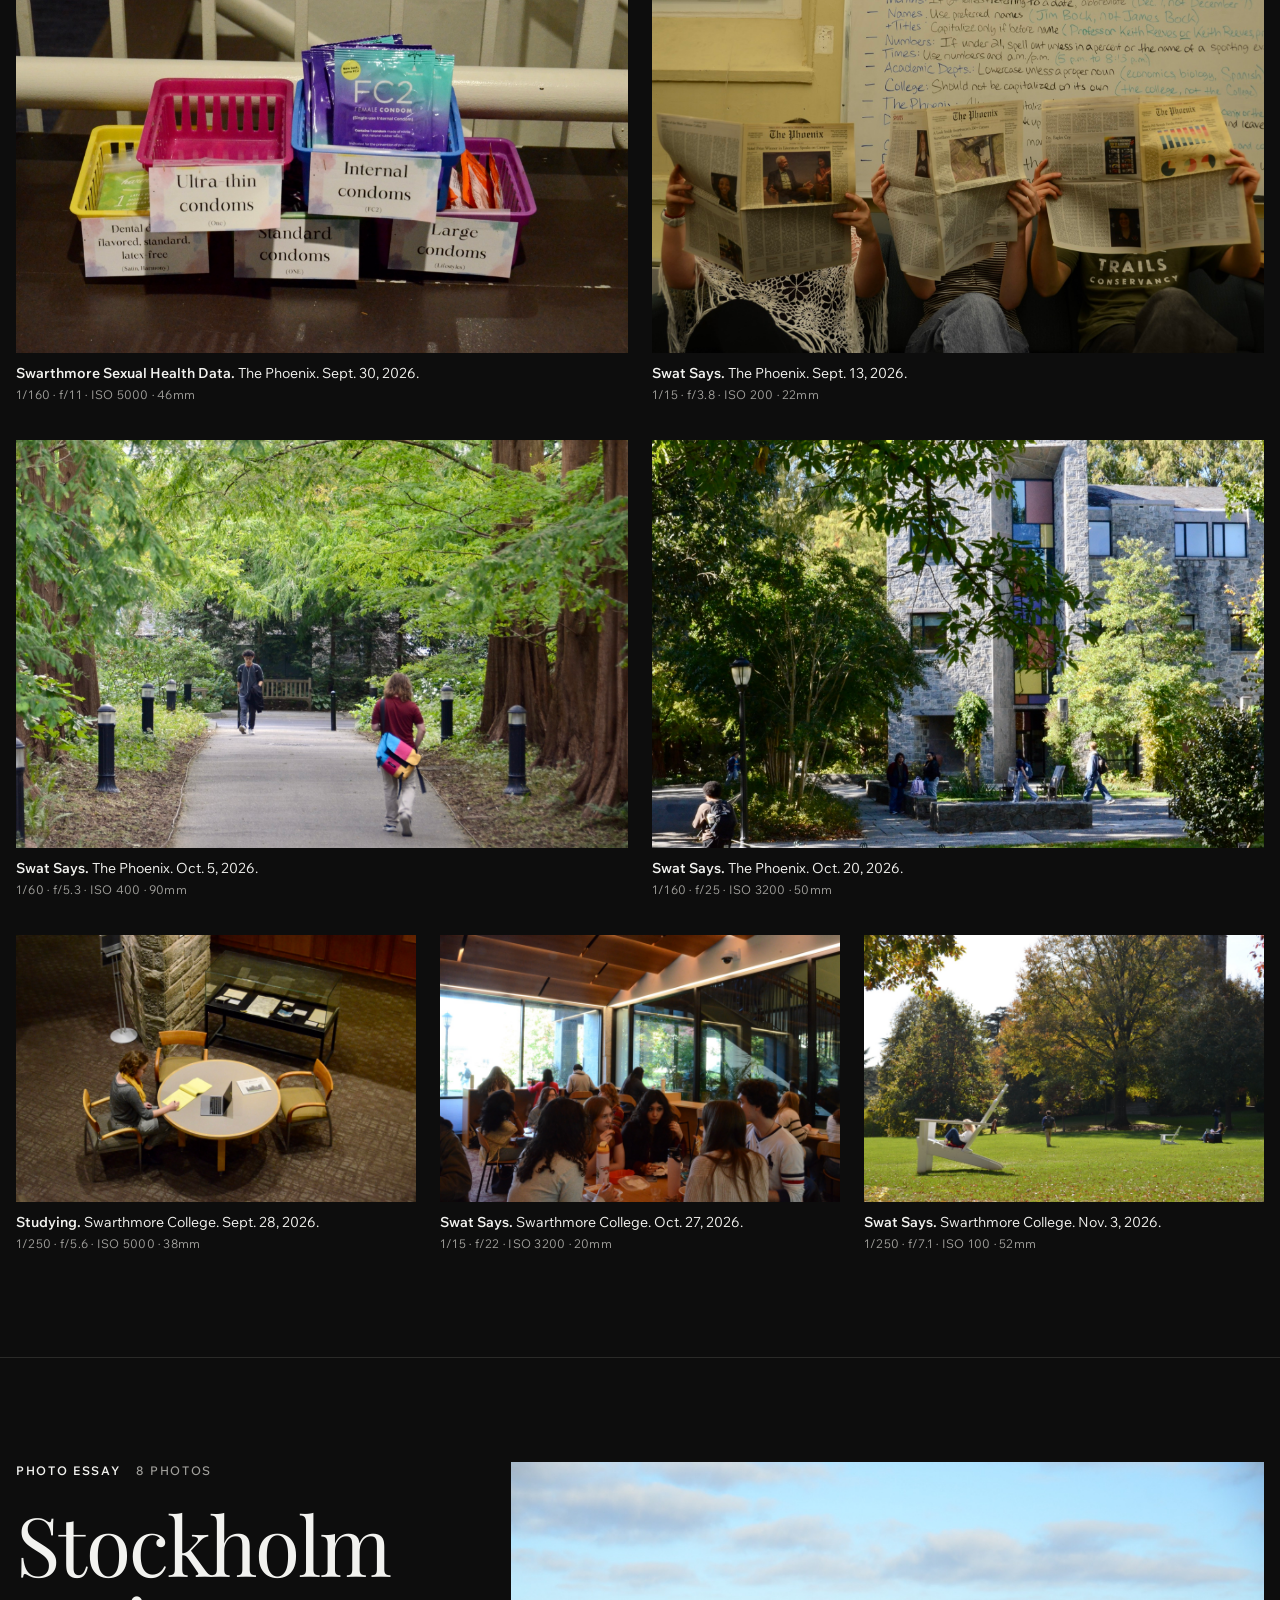
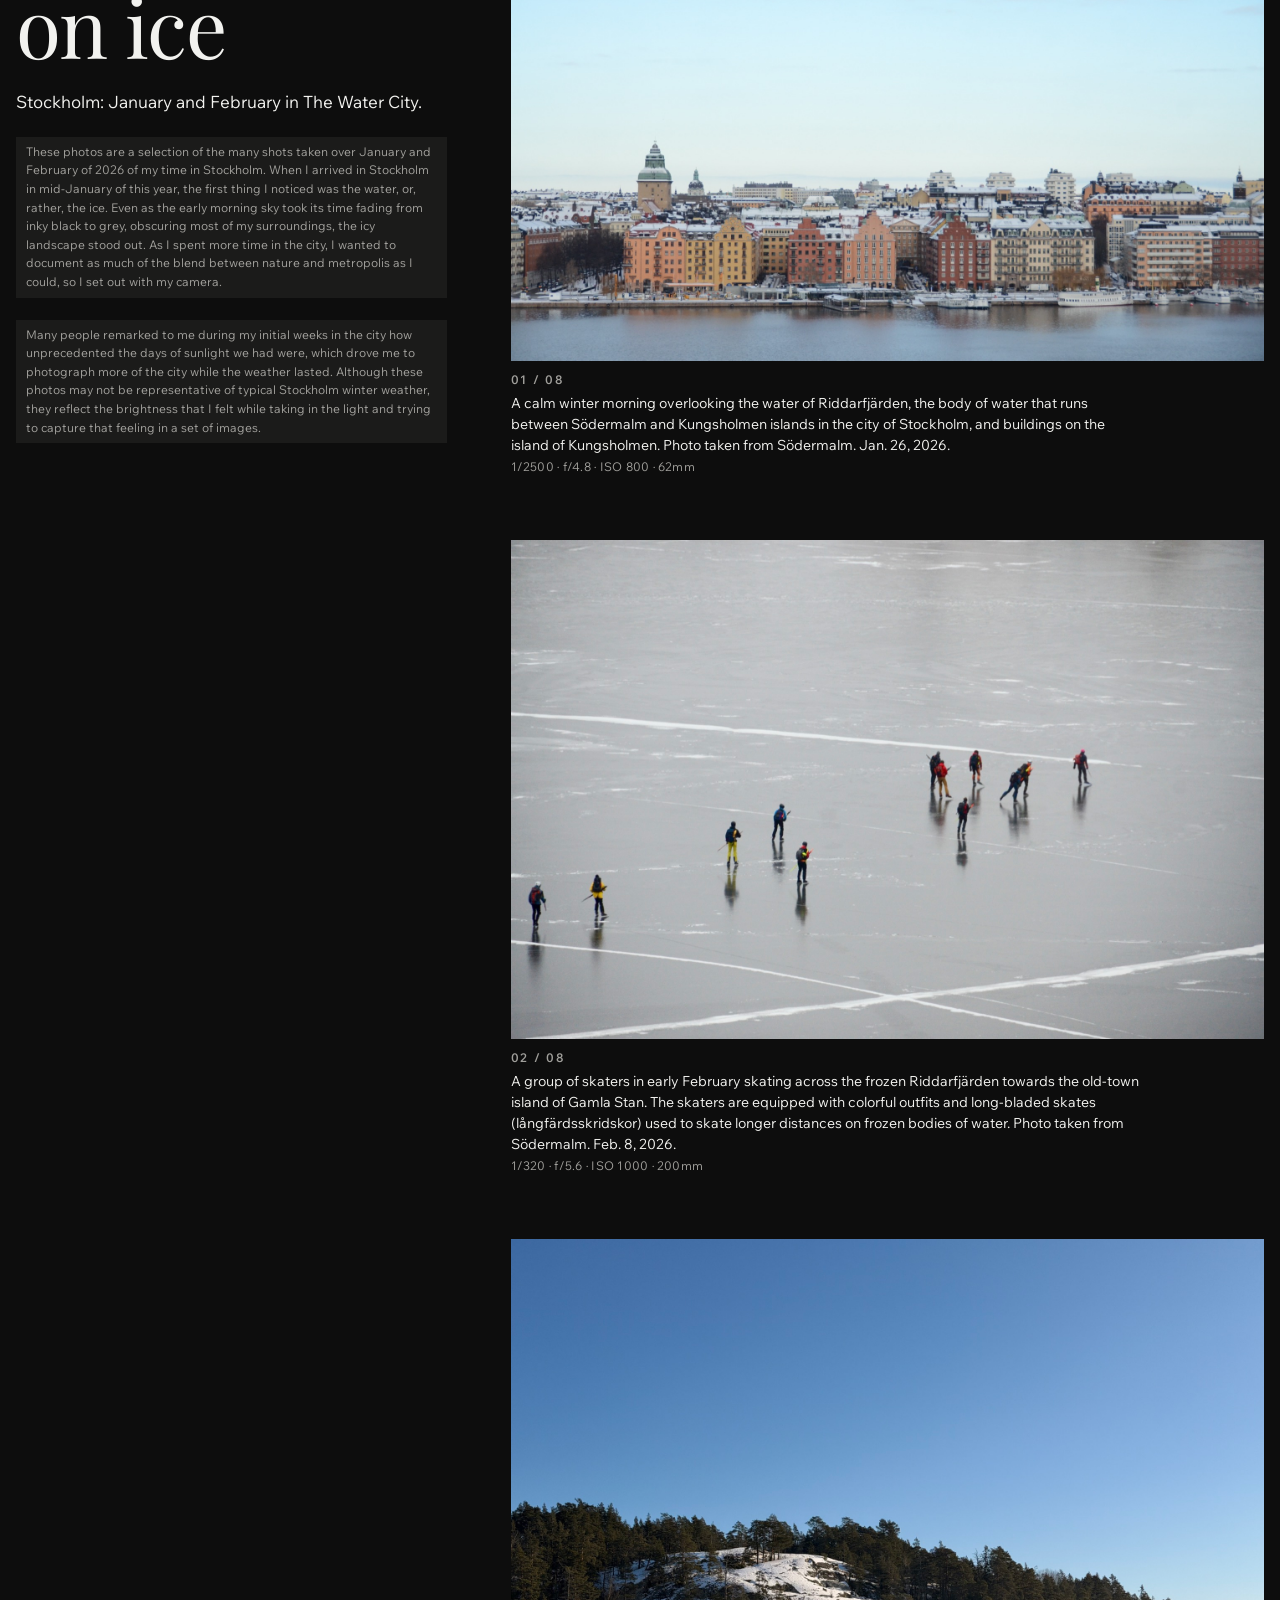
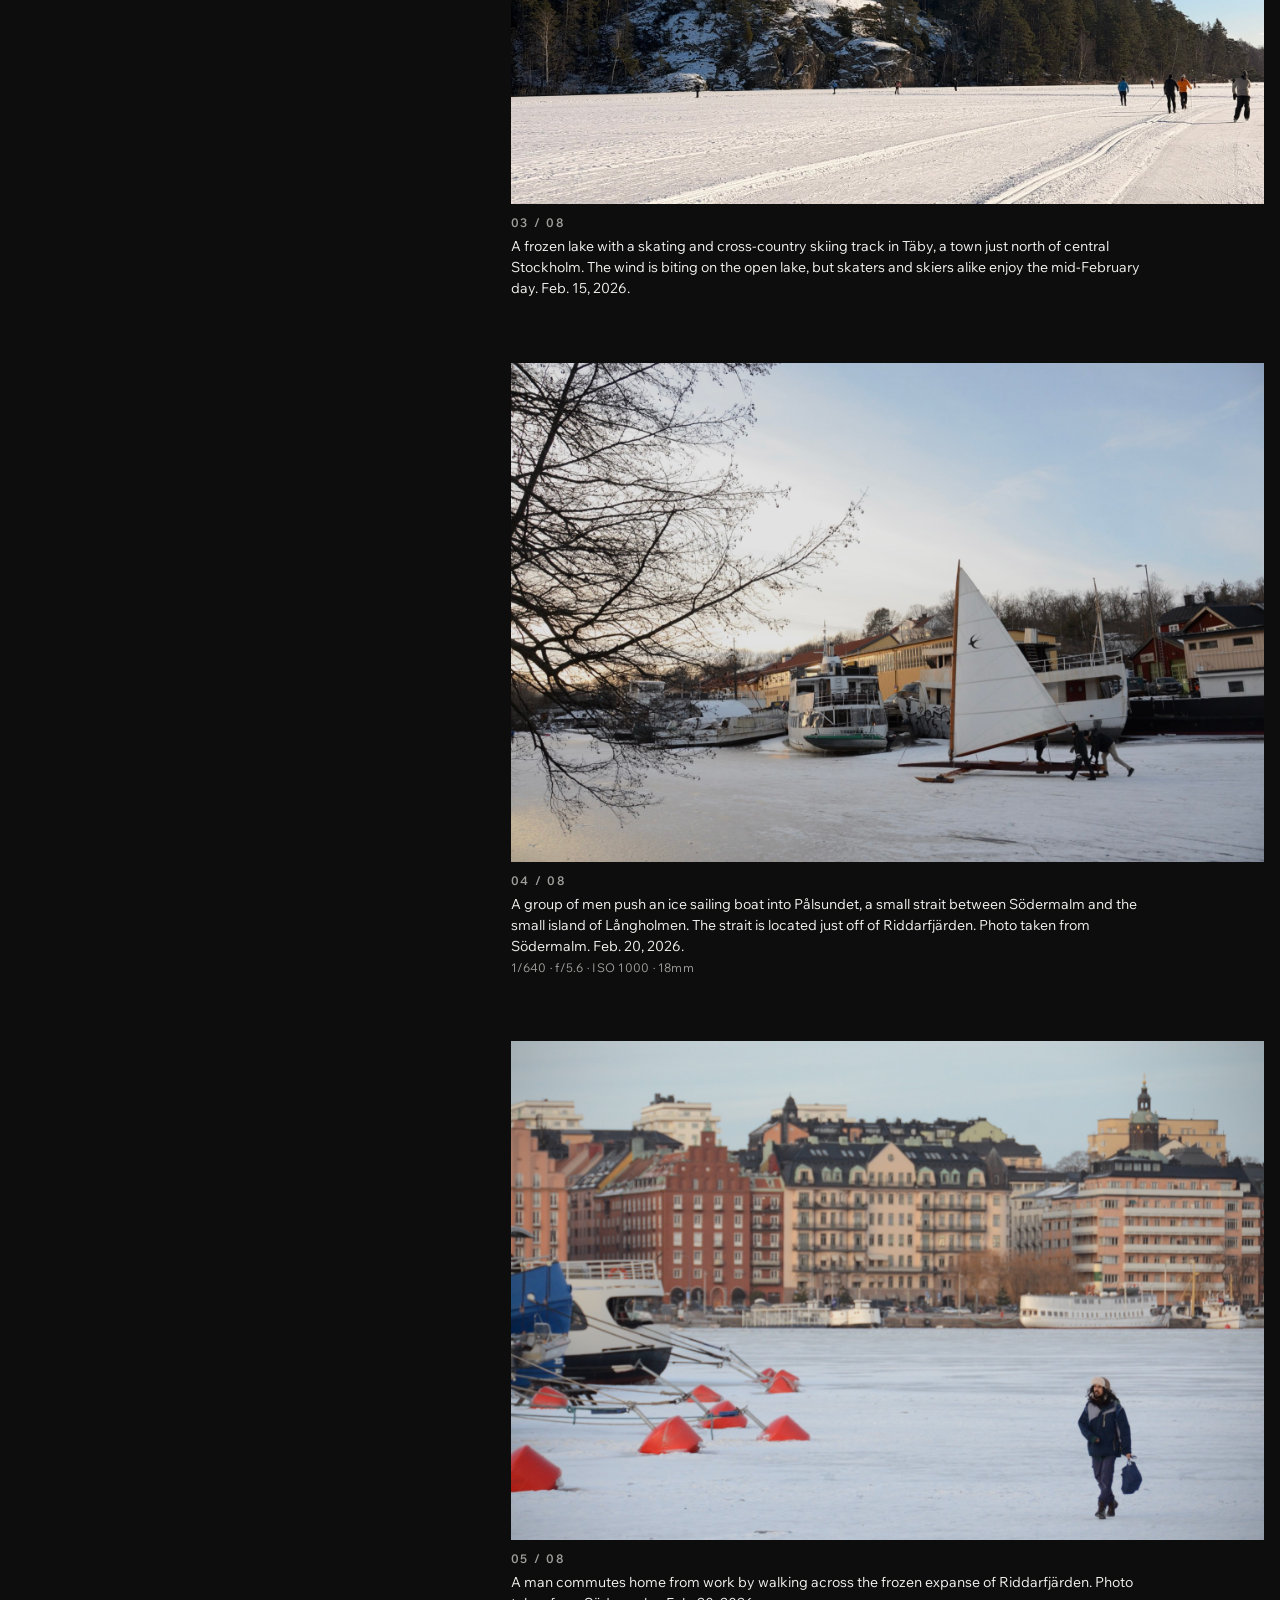
==== commit abfb6706: "Update index.html" ====
--- a/index.html
+++ b/index.html
@@ -135,21 +135,21 @@
             <button class="frame" style="--ar:1800/1192">
               <img src="images/news--dsc-6465.jpg" alt="A stone Gothic building with a tall stained-glass window and arched doorway, framed by autumn trees." width="1800" height="1192" loading="lazy">
             </button>
-            <figcaption><span class="dl">Gothic facade.</span> Swarthmore College. Oct. 5, 2026.<span class="exif">1/500 · f/16 · ISO 3200 · 20mm</span></figcaption>
+            <figcaption><span class="dl">Clothier Hall.</span> Swarthmore College. Oct. 5, 2026.<span class="exif">1/500 · f/16 · ISO 3200 · 20mm</span></figcaption>
           </figure>
 
           <figure class="c4">
             <button class="frame" style="--ar:1800/1192">
               <img src="images/news--dsc-6763.jpg" alt="An empty tiered lecture hall with long wooden desks, tan chairs and spotlights along a wood-paneled ceiling." width="1800" height="1192" loading="lazy">
             </button>
-            <figcaption><span class="dl">Lecture hall.</span> Swarthmore College. Oct. 27, 2026.<span class="exif">1/60 · f/4 · ISO 800 · 18mm</span></figcaption>
+            <figcaption><span class="dl">Science Center Lecture hall.</span> Swarthmore College. Oct. 27, 2026.<span class="exif">1/60 · f/4 · ISO 800 · 18mm</span></figcaption>
           </figure>
 
           <figure class="c4">
             <button class="frame" style="--ar:1800/1192">
               <img src="images/news--dsc-6872.jpg" alt="A voter registration table with a yellow &quot;GOTV (Get Out the Vote)&quot; sign, QR codes, clipboards and tablets." width="1800" height="1192" loading="lazy">
             </button>
-            <figcaption><span class="dl">Get Out the Vote.</span> Swarthmore College. Nov. 3, 2026.<span class="exif">1/200 · f/32 · ISO 3200 · 70mm</span></figcaption>
+            <figcaption><span class="dl">Election Day.</span> Swarthmore College. Nov. 3, 2026.<span class="exif">1/200 · f/32 · ISO 3200 · 70mm</span></figcaption>
           </figure>
         </div>
       </div>
@@ -516,7 +516,7 @@
             <button class="frame" style="--ar:1800/1192">
               <img src="images/features--dsc-6901.jpg" alt="Students lounge in oversized white Adirondack chairs on a sunny lawn surrounded by autumn trees." width="1800" height="1192" loading="lazy">
             </button>
-            <figcaption><span class="dl">Fall afternoon.</span> Swarthmore College. Nov. 3, 2026.<span class="exif">1/250 · f/7.1 · ISO 100 · 52mm</span></figcaption>
+            <figcaption><span class="dl">Swat Says.</span> Swarthmore College. Nov. 3, 2026.<span class="exif">1/250 · f/7.1 · ISO 100 · 52mm</span></figcaption>
           </figure>
         </div>
       </div>
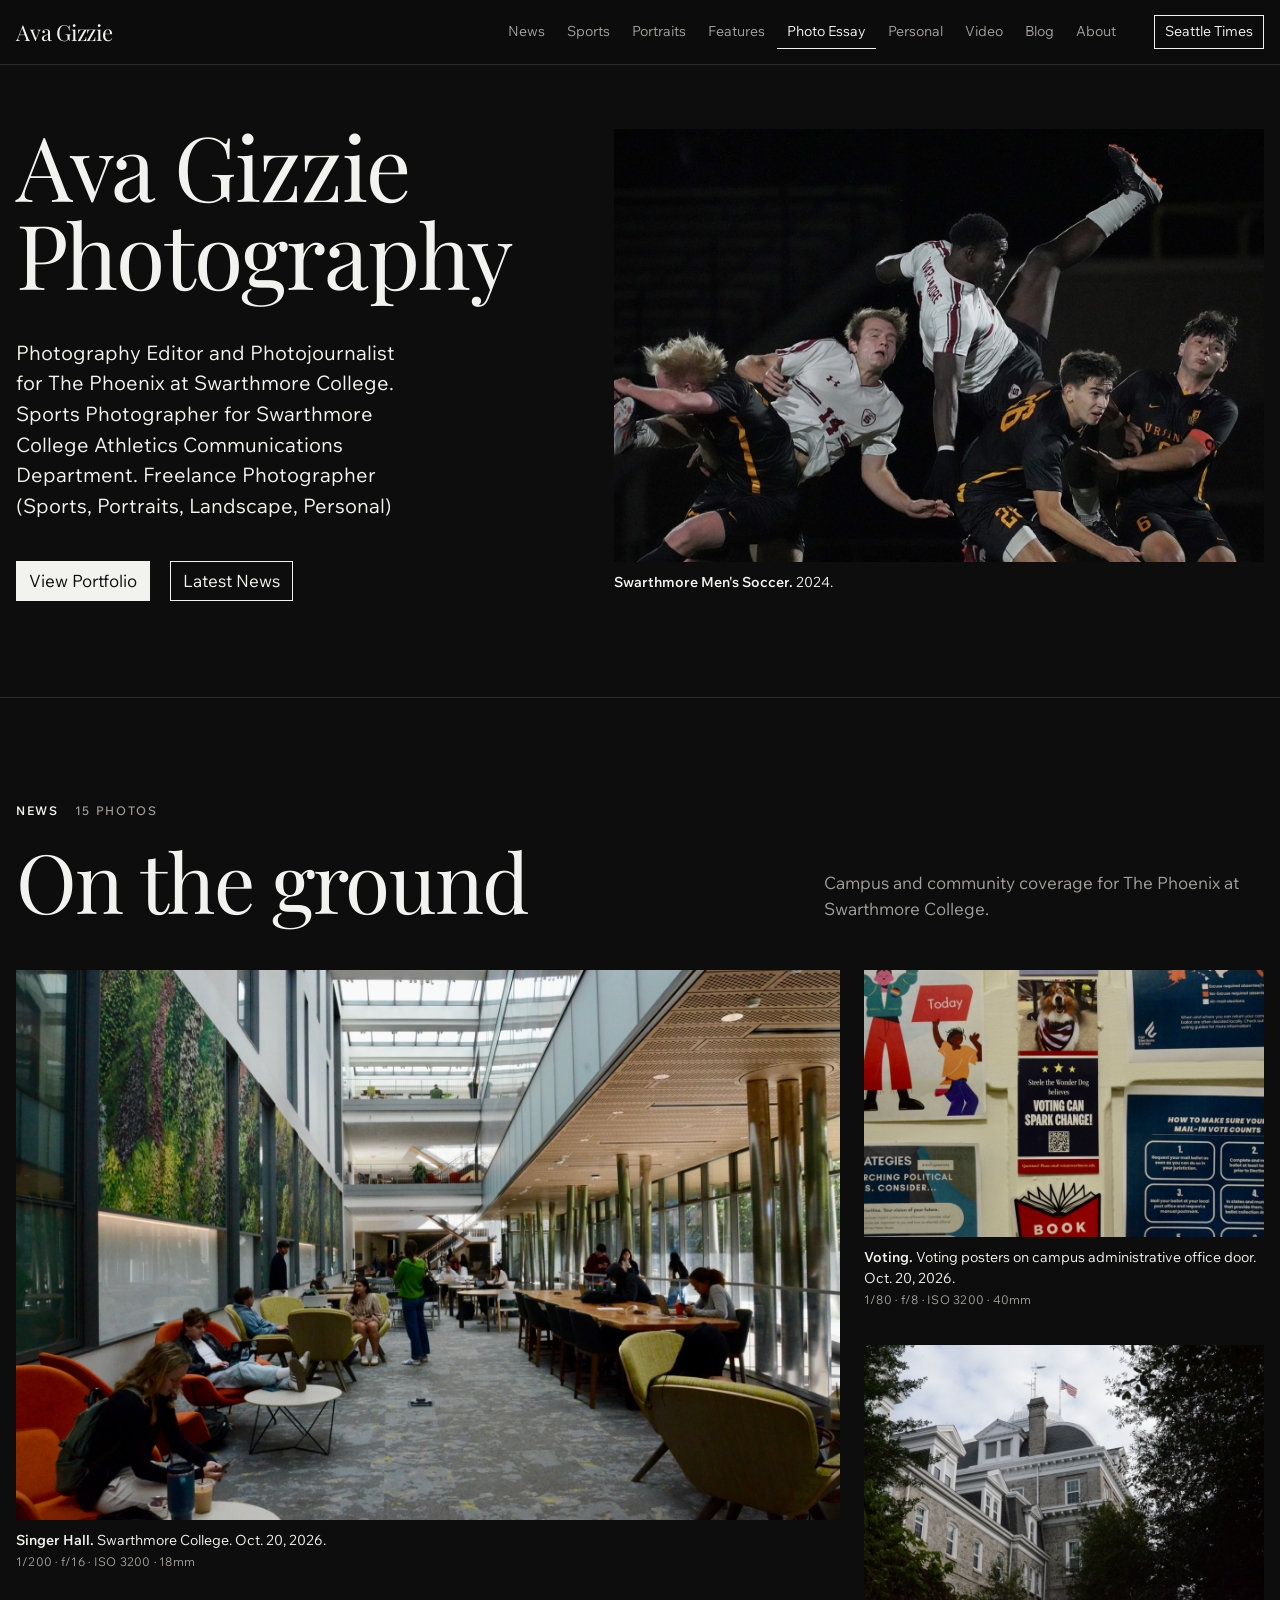
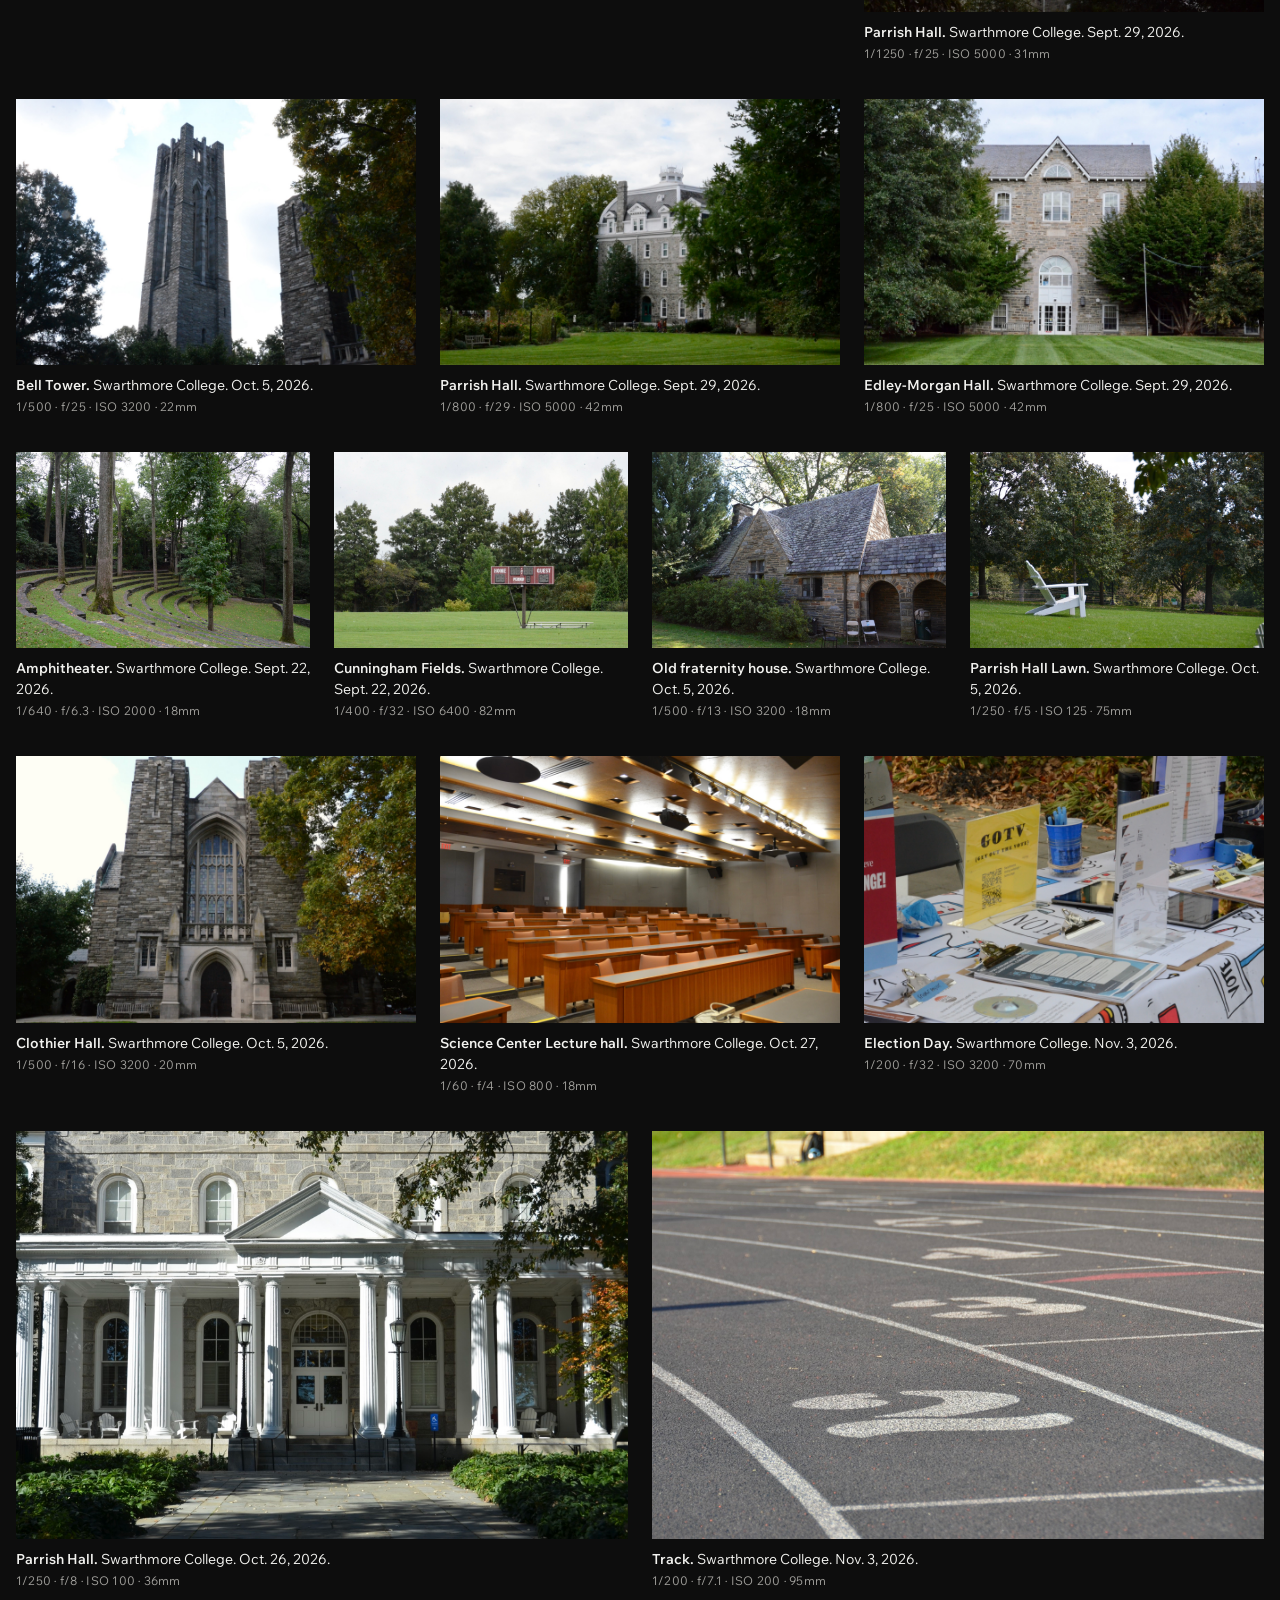
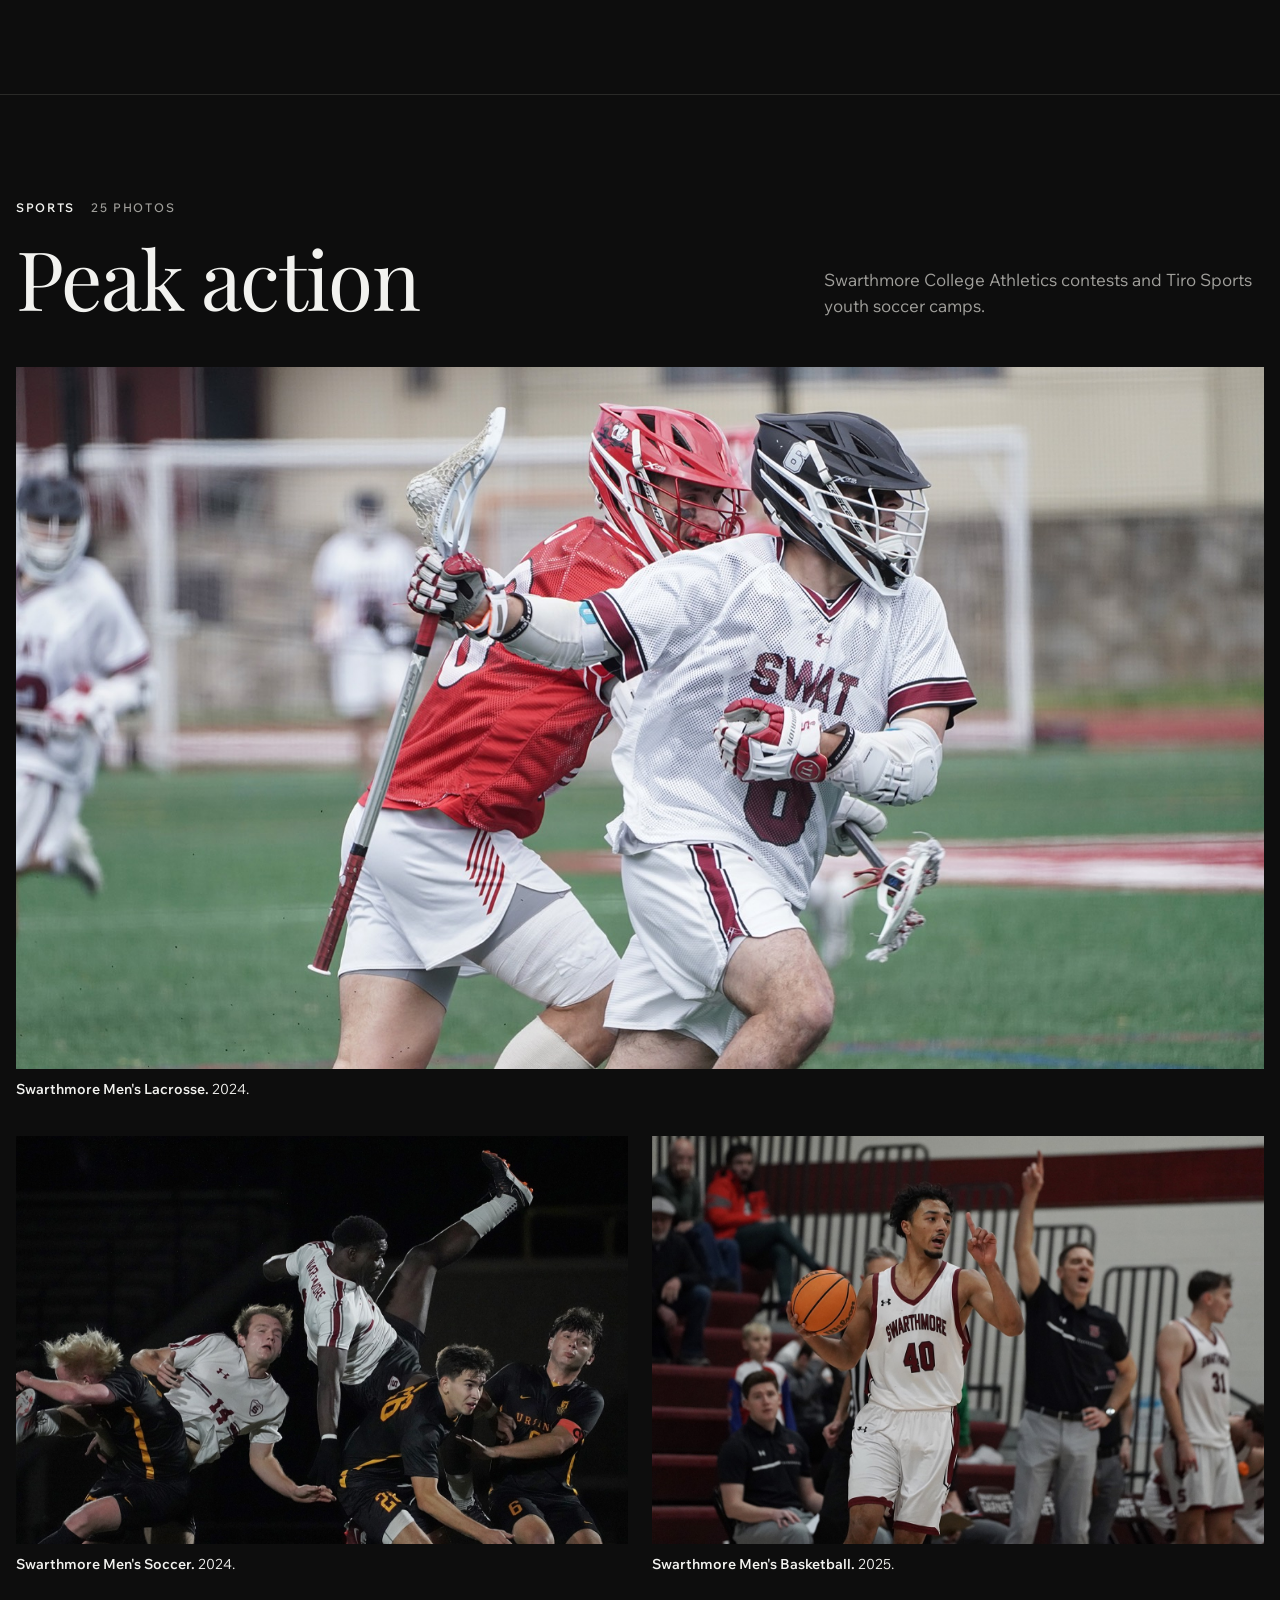
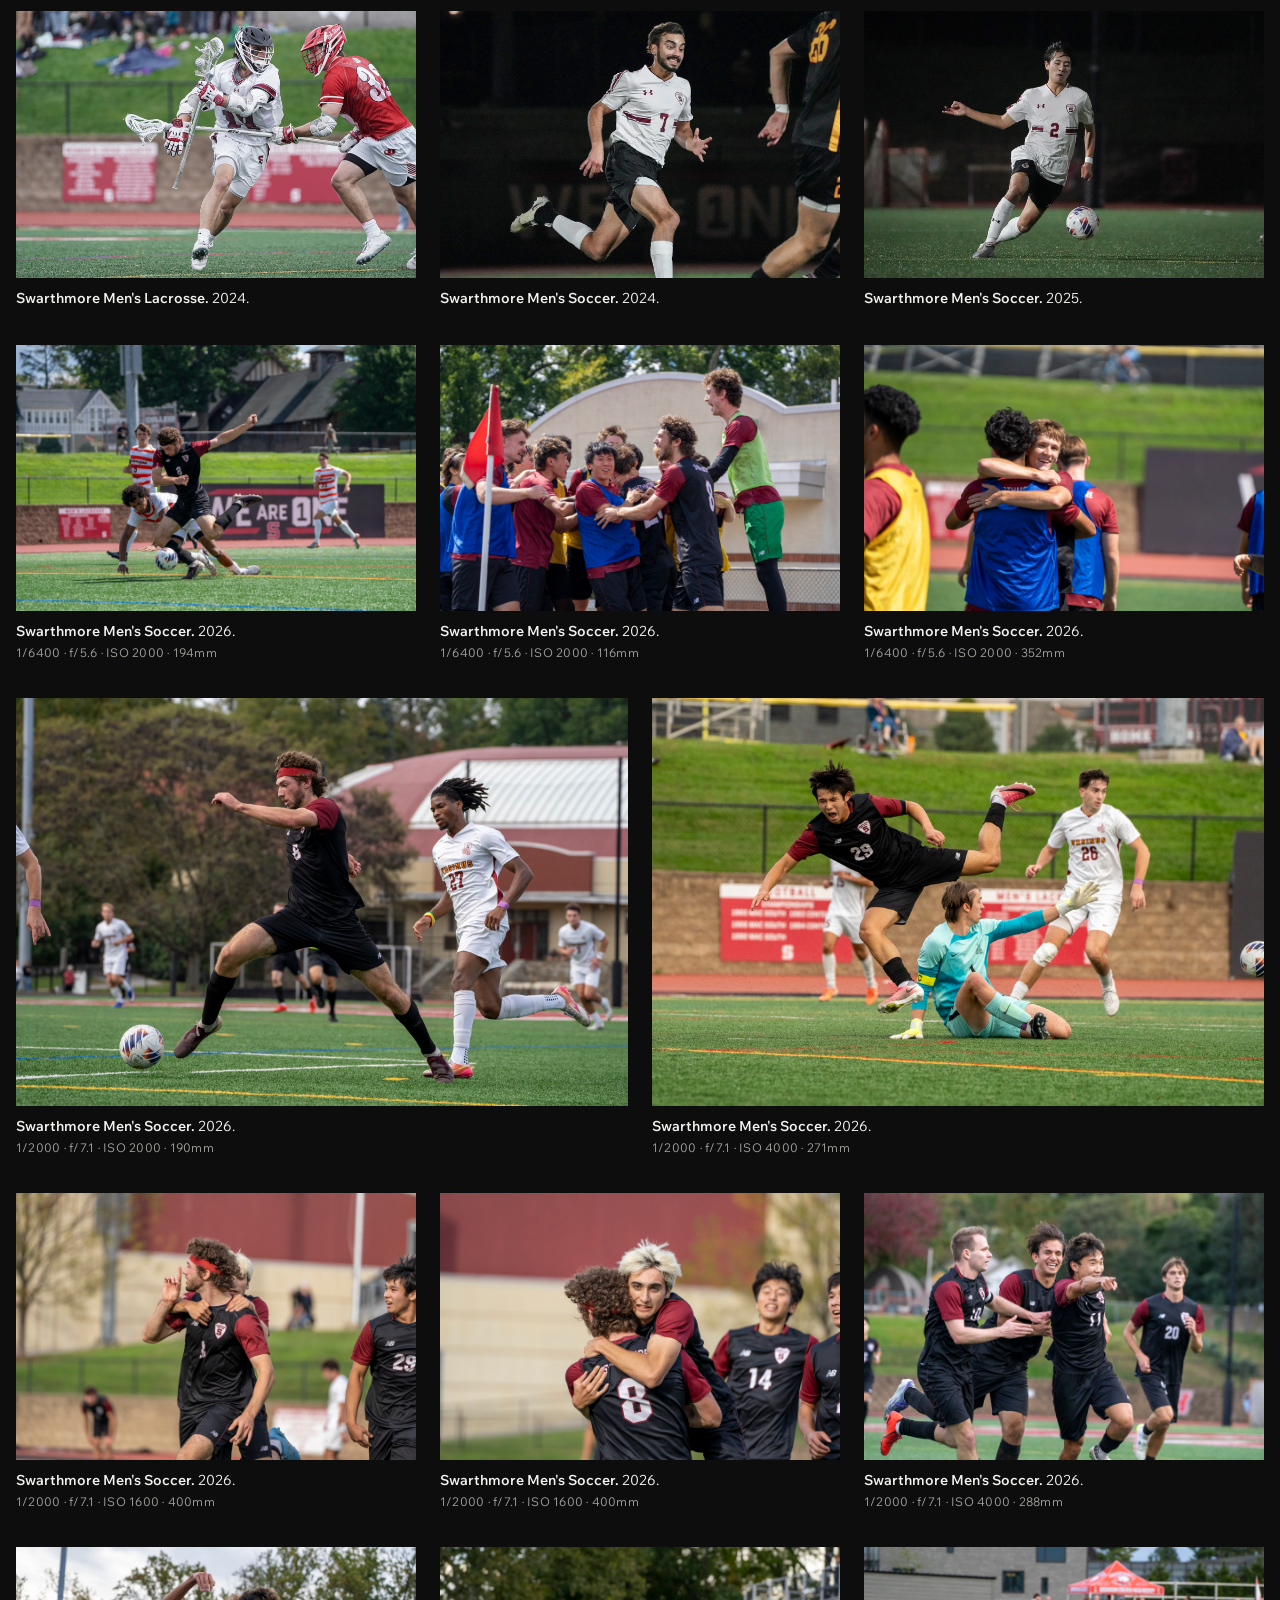
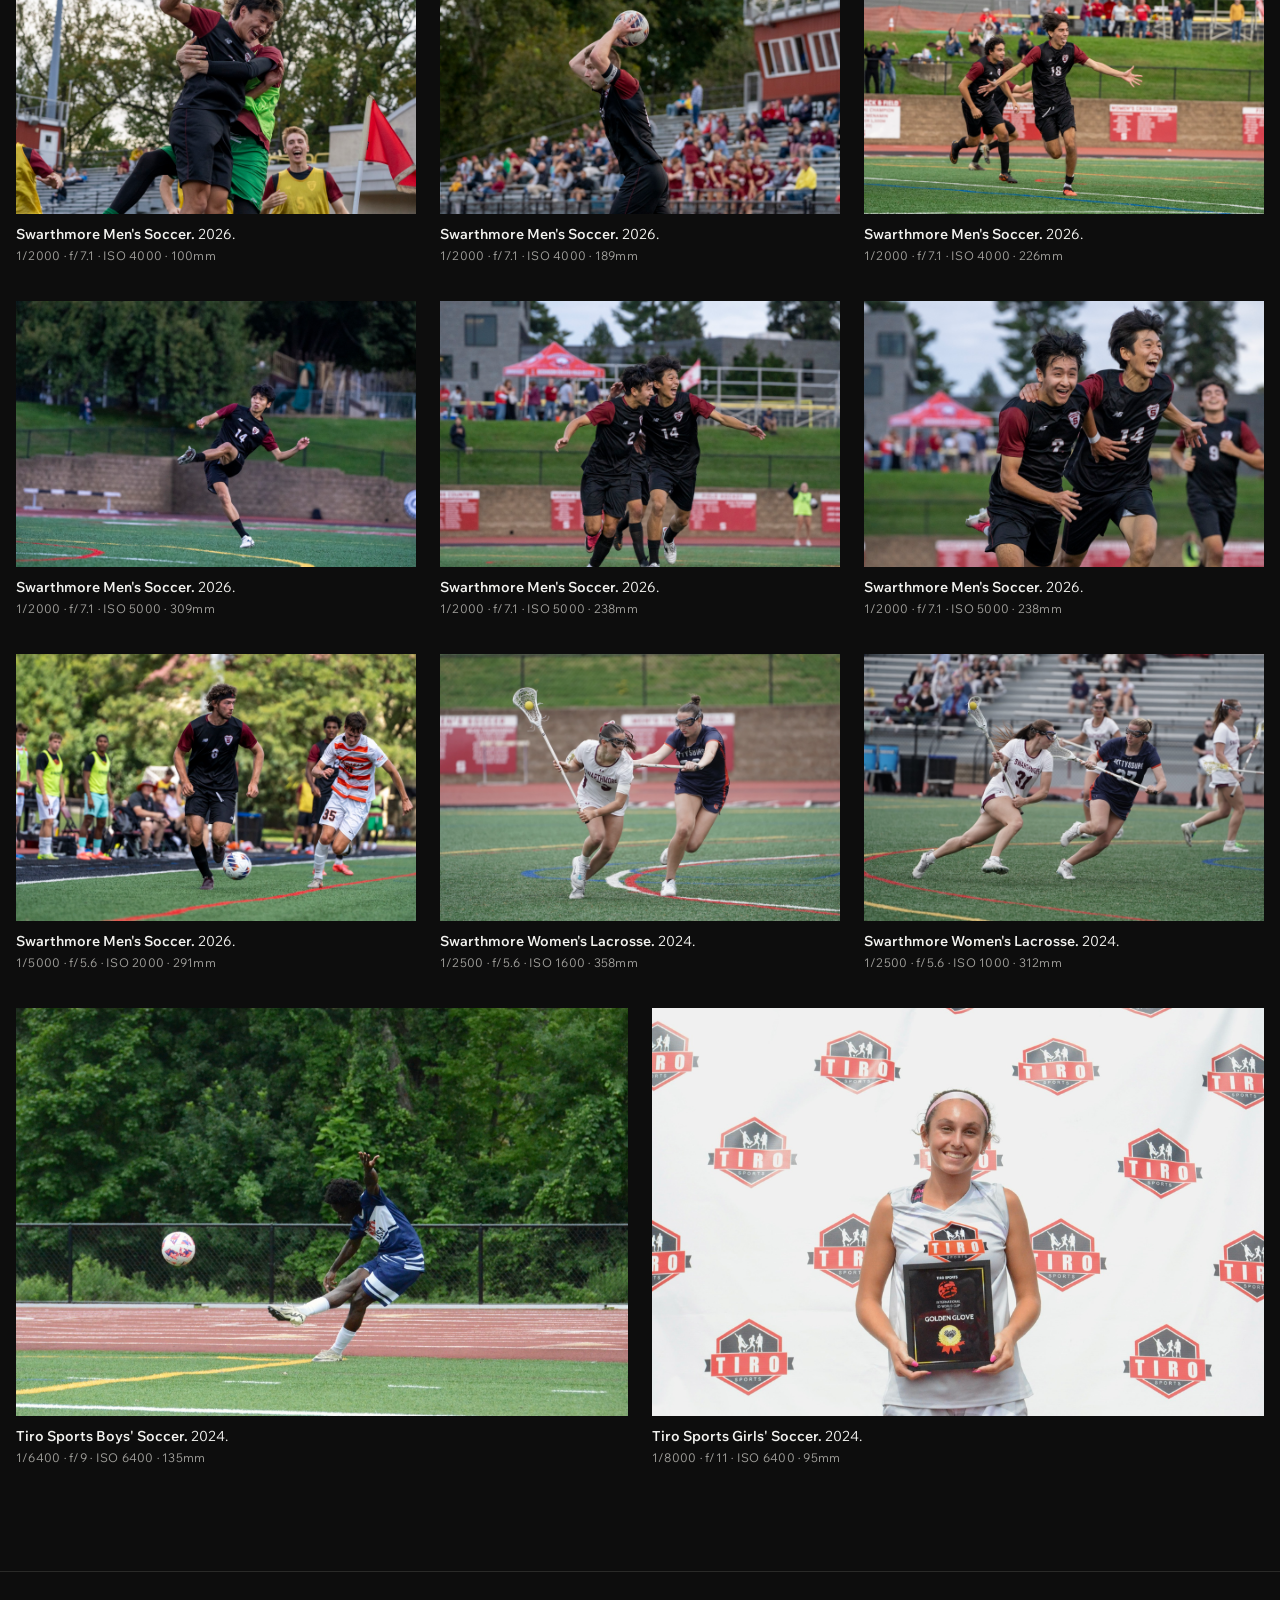
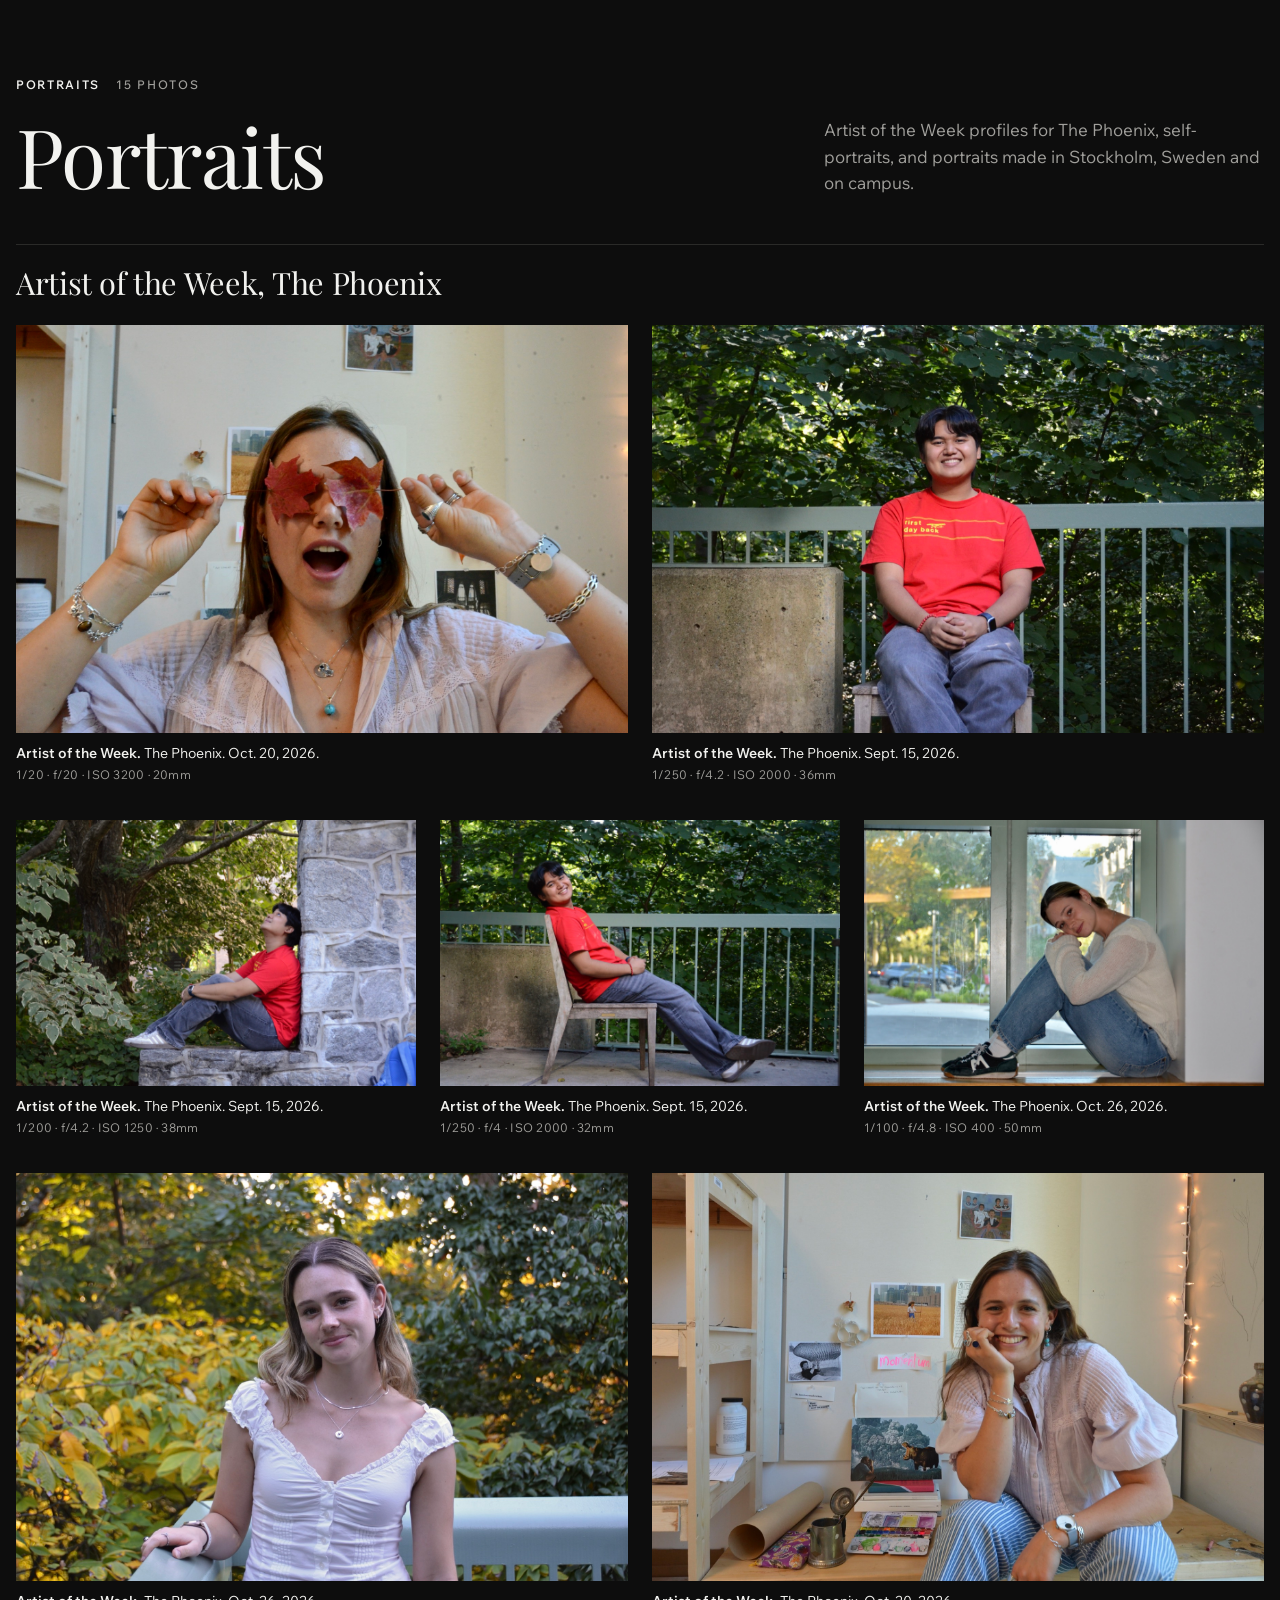
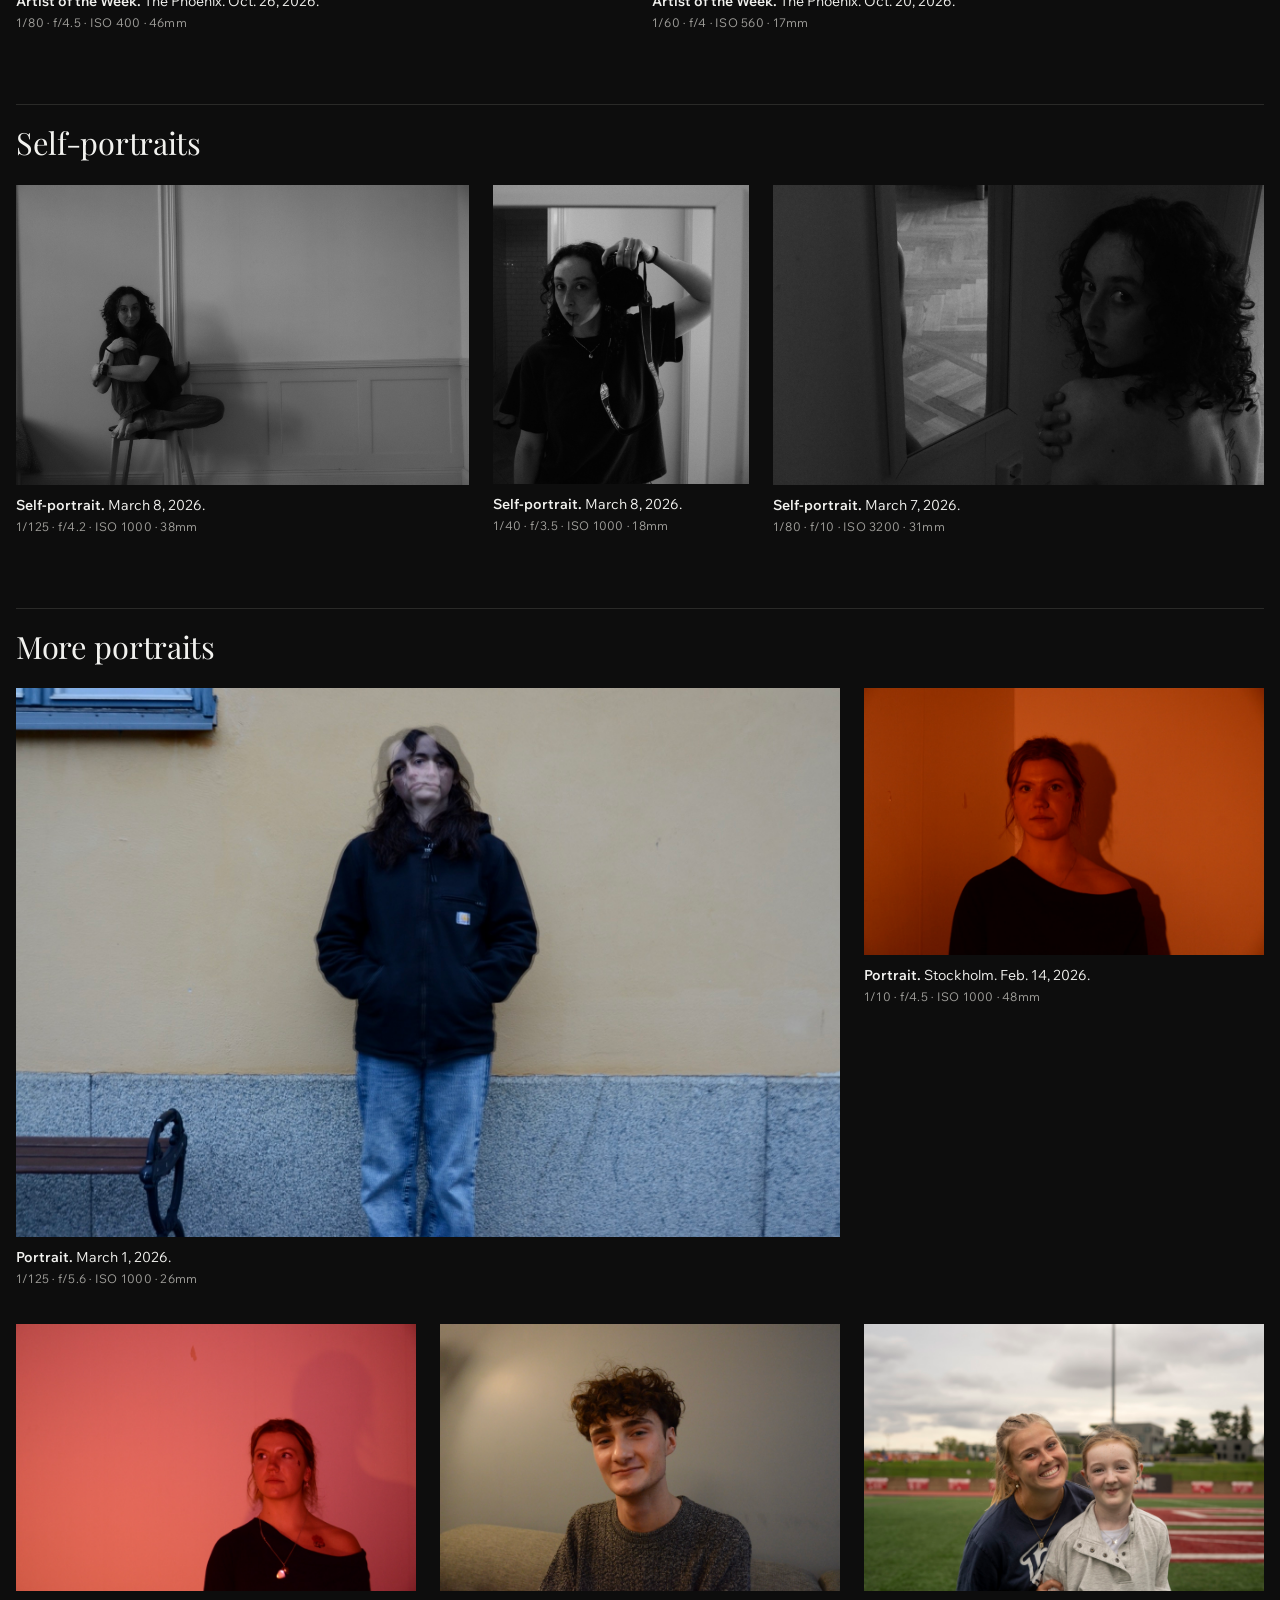
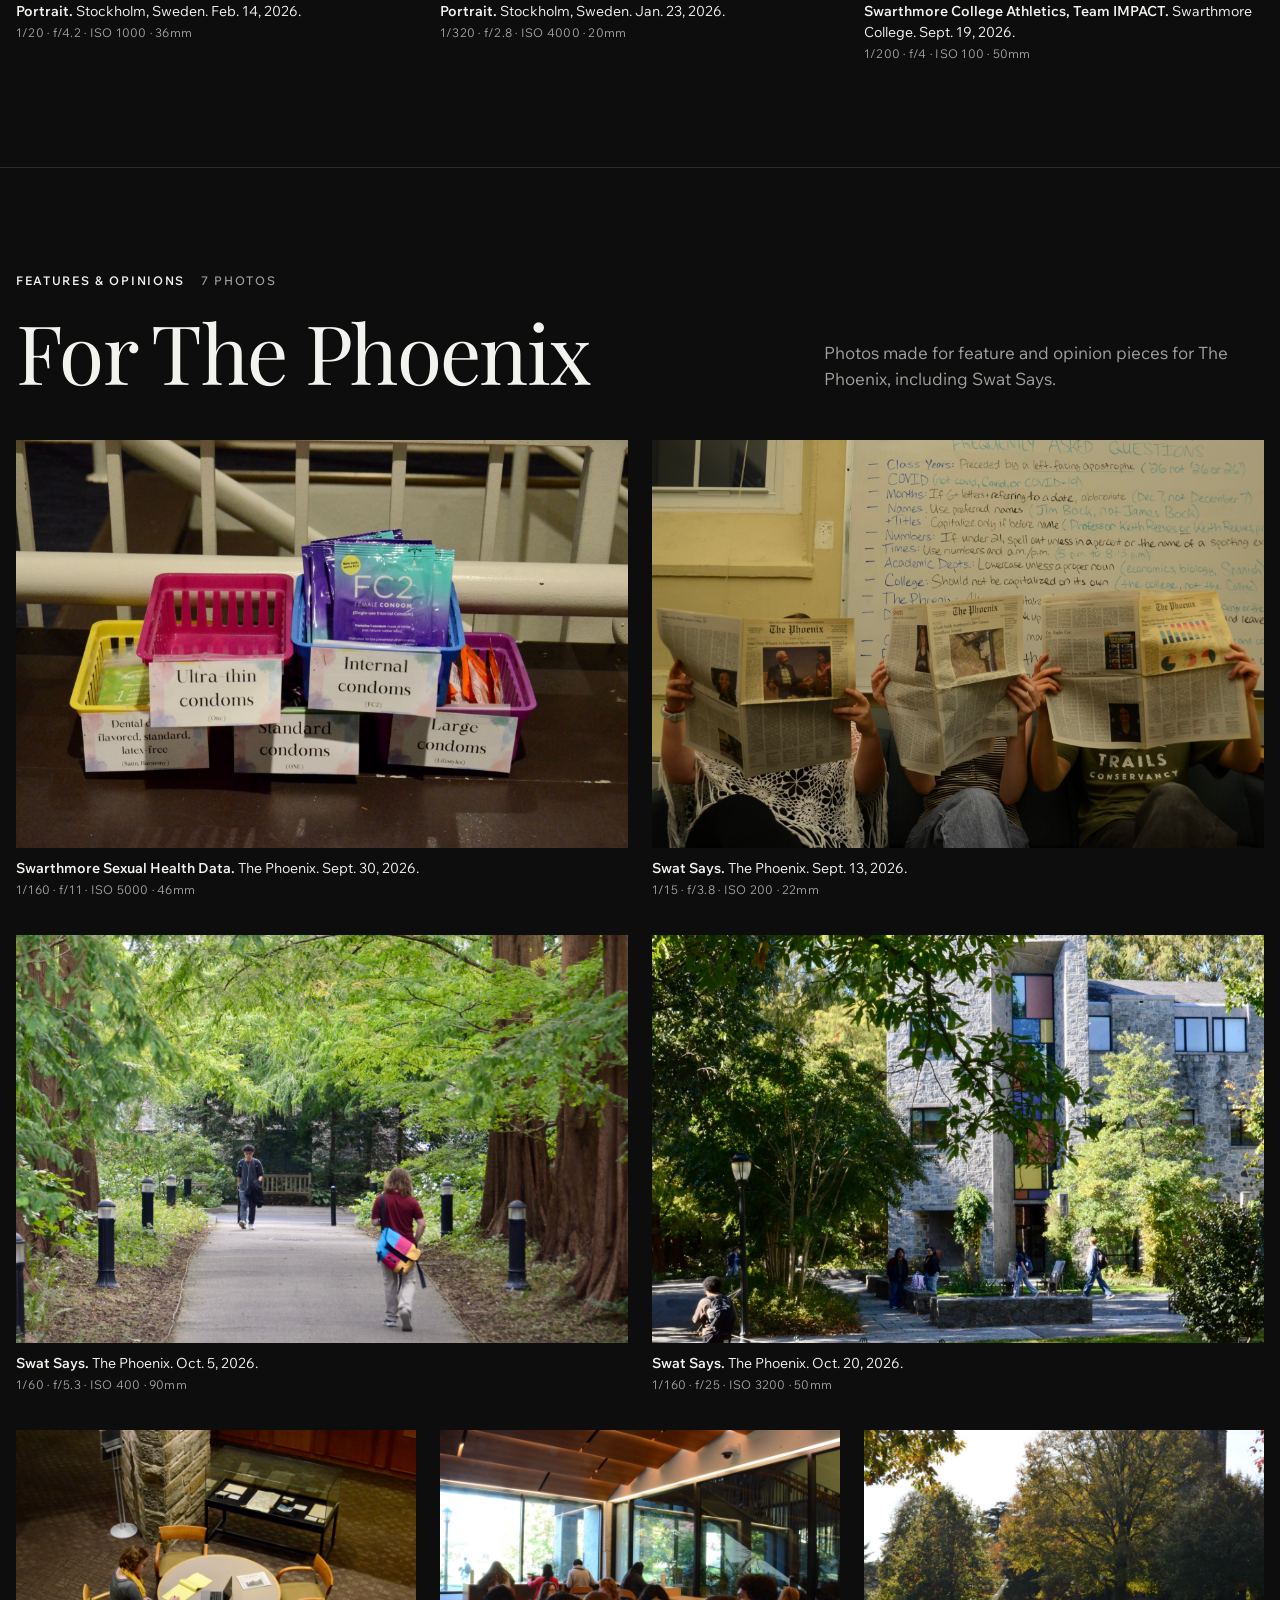
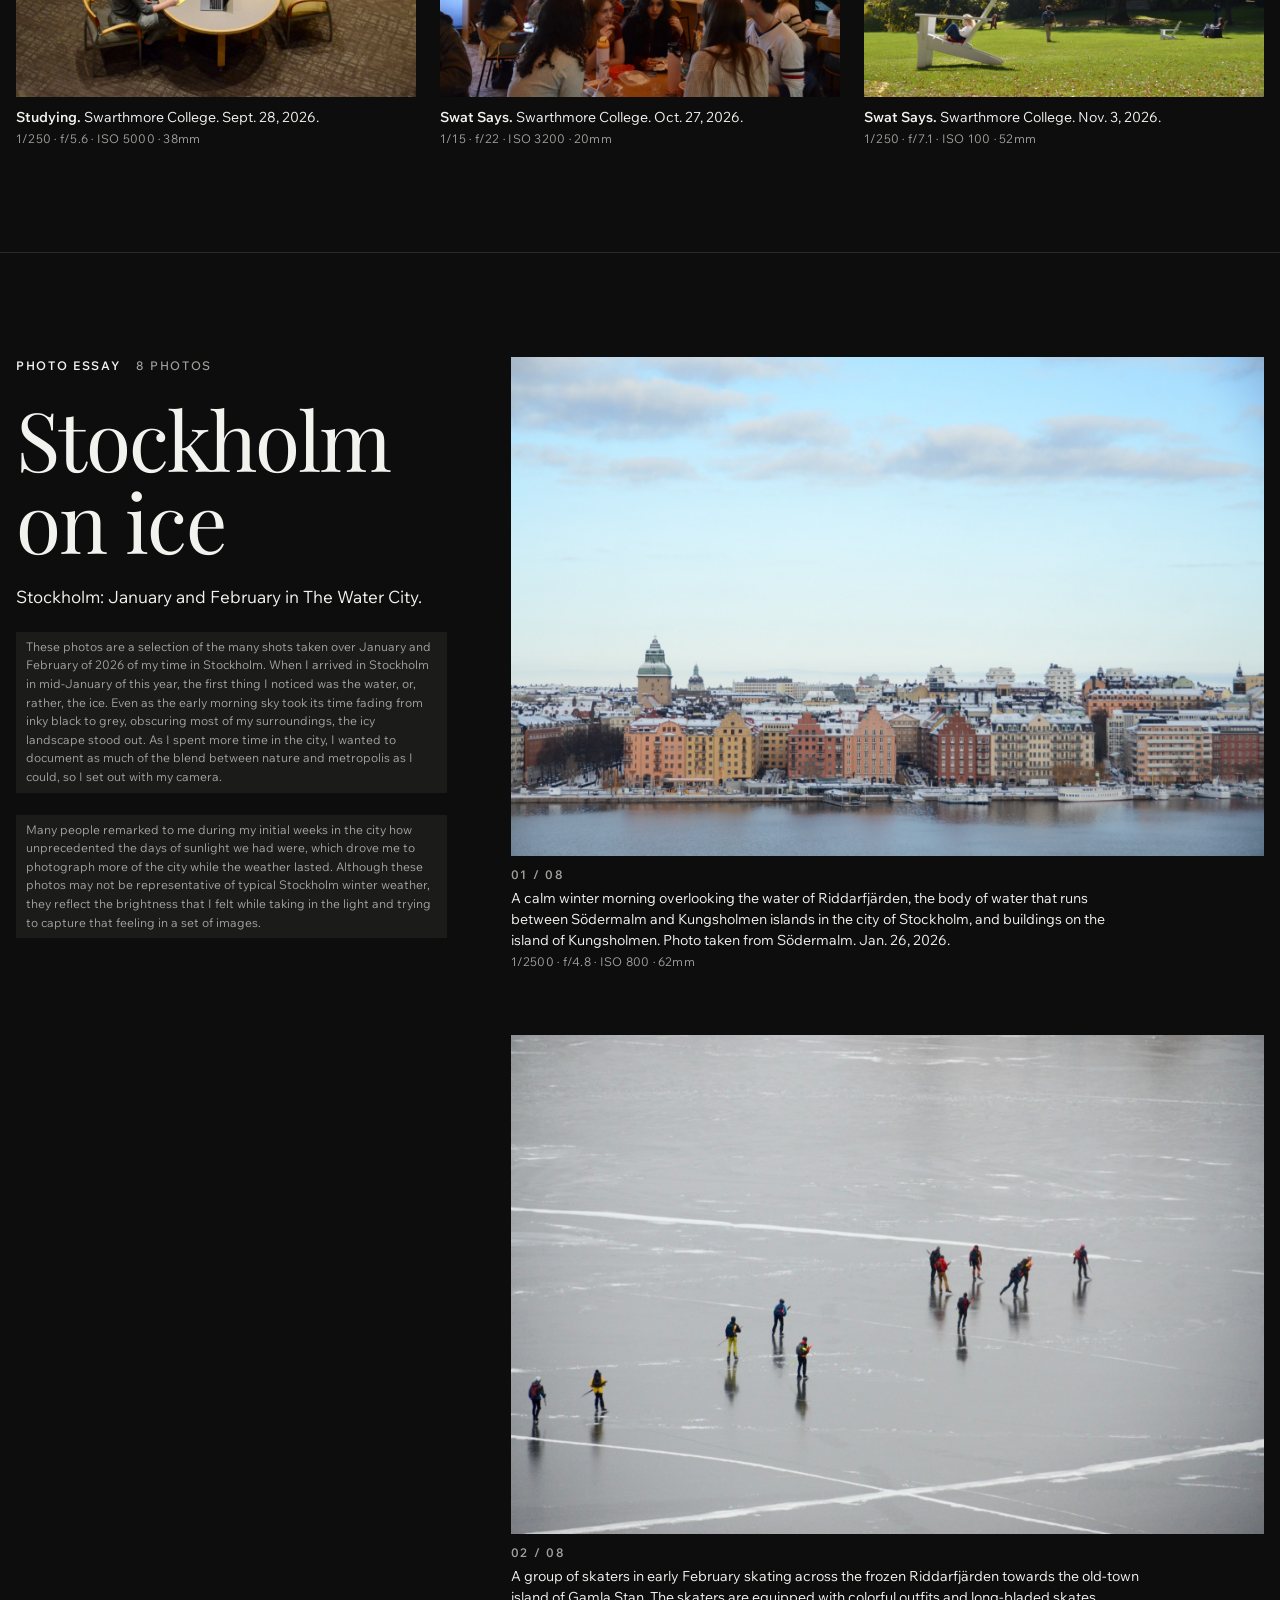
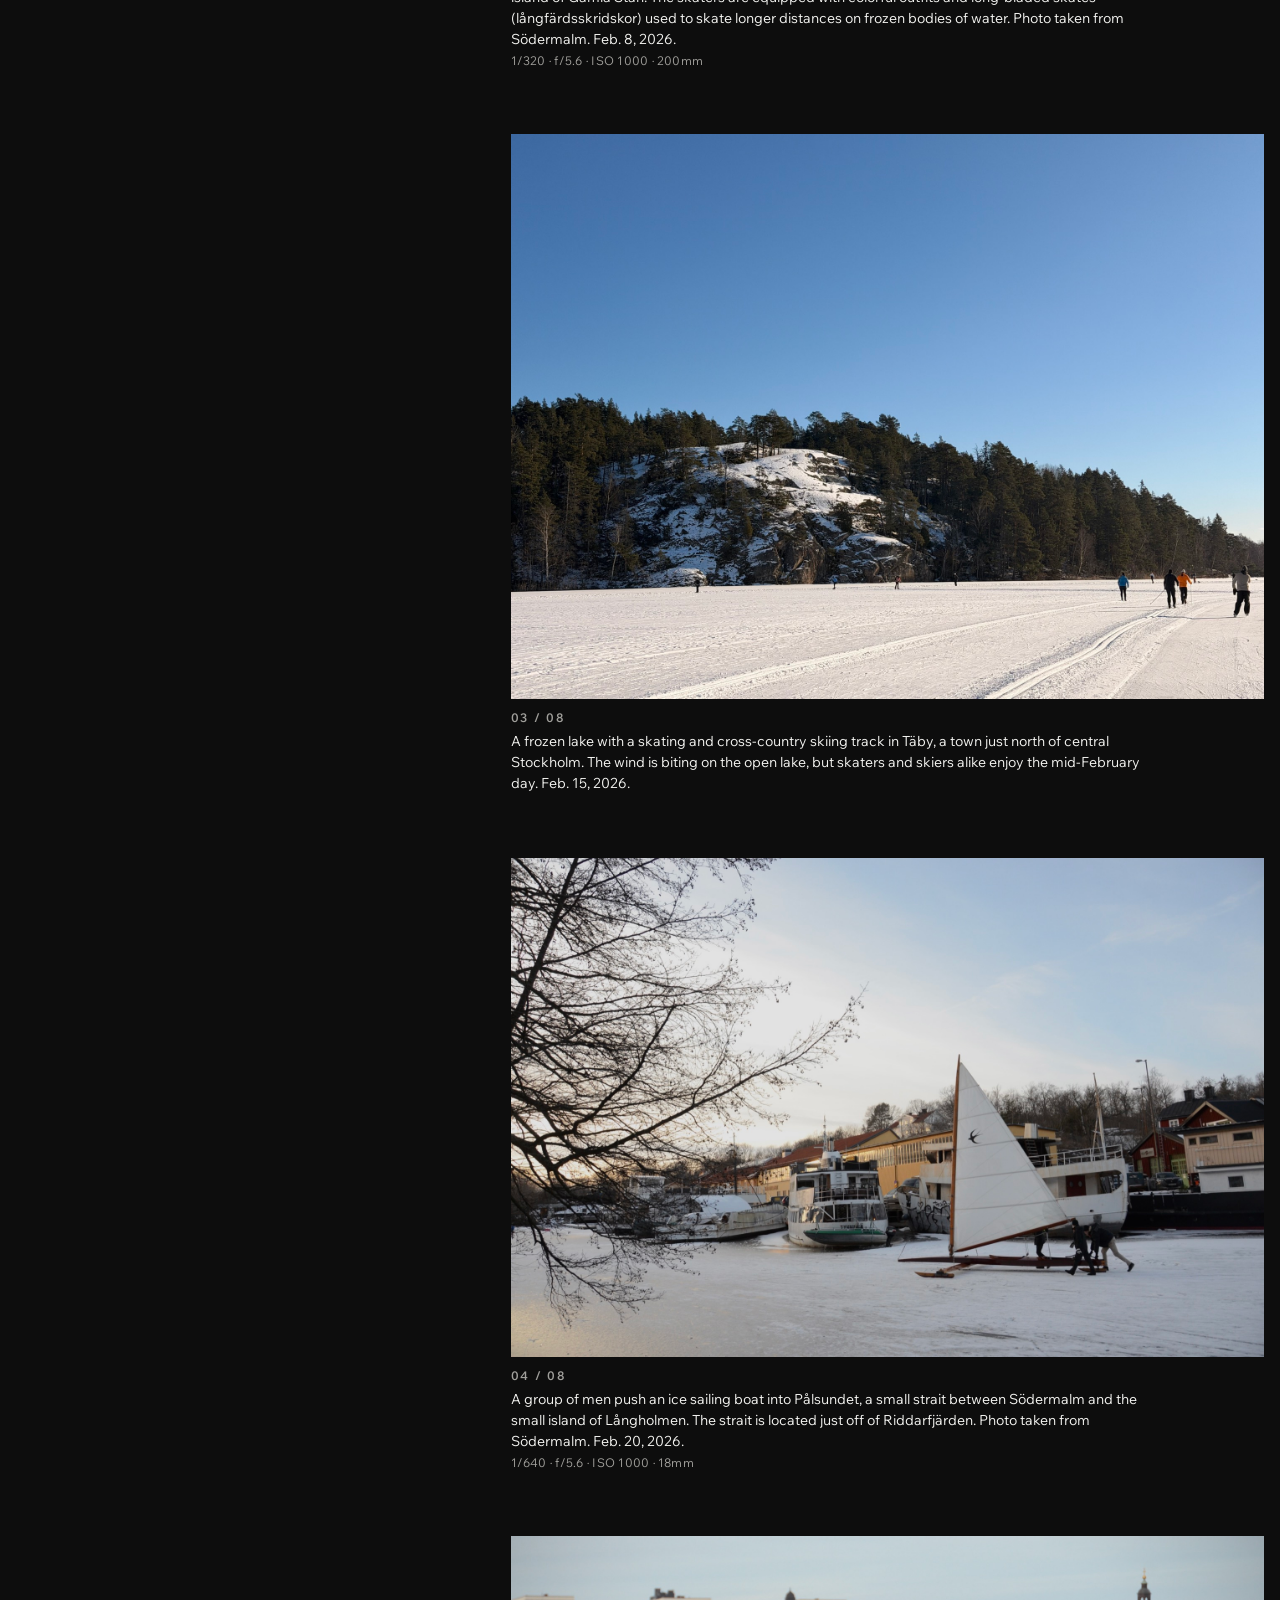
==== commit 04b0eb8c: "new photos" ====
--- a/index.html
+++ b/index.html
@@ -56,7 +56,7 @@
     <section id="news">
       <div class="wrap">
         <div class="sec-head">
-          <div class="eyebrow"><b>News</b><span>13 photos</span></div>
+          <div class="eyebrow"><b>News</b><span>15 photos</span></div>
           <h2>On the ground</h2>
           <p class="lede">Campus and community coverage for The Phoenix at Swarthmore College.</p>
         </div>
@@ -150,6 +150,20 @@
               <img src="images/news--dsc-6872.jpg" alt="A voter registration table with a yellow &quot;GOTV (Get Out the Vote)&quot; sign, QR codes, clipboards and tablets." width="1800" height="1192" loading="lazy">
             </button>
             <figcaption><span class="dl">Election Day.</span> Swarthmore College. Nov. 3, 2026.<span class="exif">1/200 · f/32 · ISO 3200 · 70mm</span></figcaption>
+          </figure>
+
+          <figure class="c6">
+            <button class="frame" style="--ar:1800/1192">
+              <img src="images/news--dsc-6661.jpg" alt="The white-columned portico of a stone hall, with Adirondack chairs on the porch and lanterns flanking the front doors." width="1800" height="1192" loading="lazy">
+            </button>
+            <figcaption><span class="dl">Parrish Hall.</span> Swarthmore College. Oct. 26, 2026.<span class="exif">1/250 · f/8 · ISO 100 · 36mm</span></figcaption>
+          </figure>
+
+          <figure class="c6">
+            <button class="frame" style="--ar:1800/1192">
+              <img src="images/news--dsc-6921.jpg" alt="Low view across a running track, with painted lane numbers fading into the distance." width="1800" height="1192" loading="lazy">
+            </button>
+            <figcaption><span class="dl">Track.</span> Swarthmore College. Nov. 3, 2026.<span class="exif">1/200 · f/7.1 · ISO 200 · 95mm</span></figcaption>
           </figure>
         </div>
       </div>
